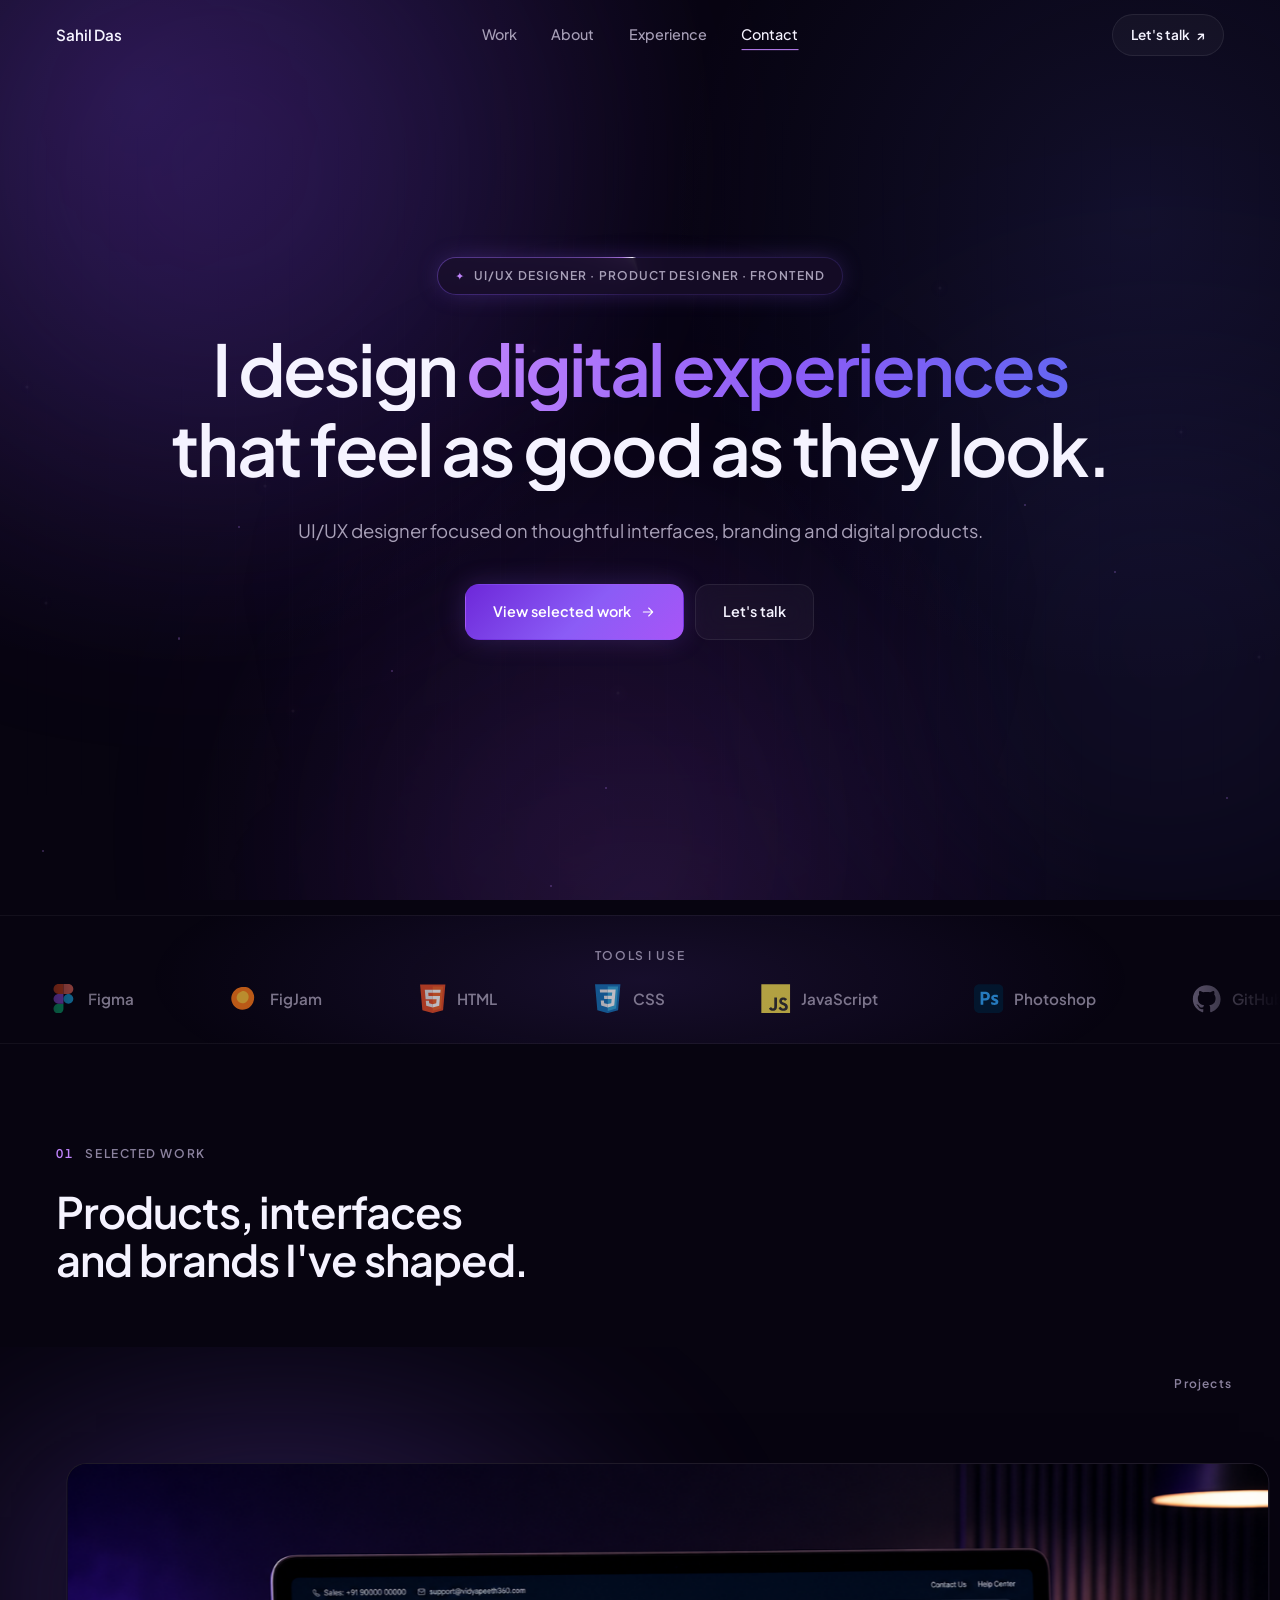
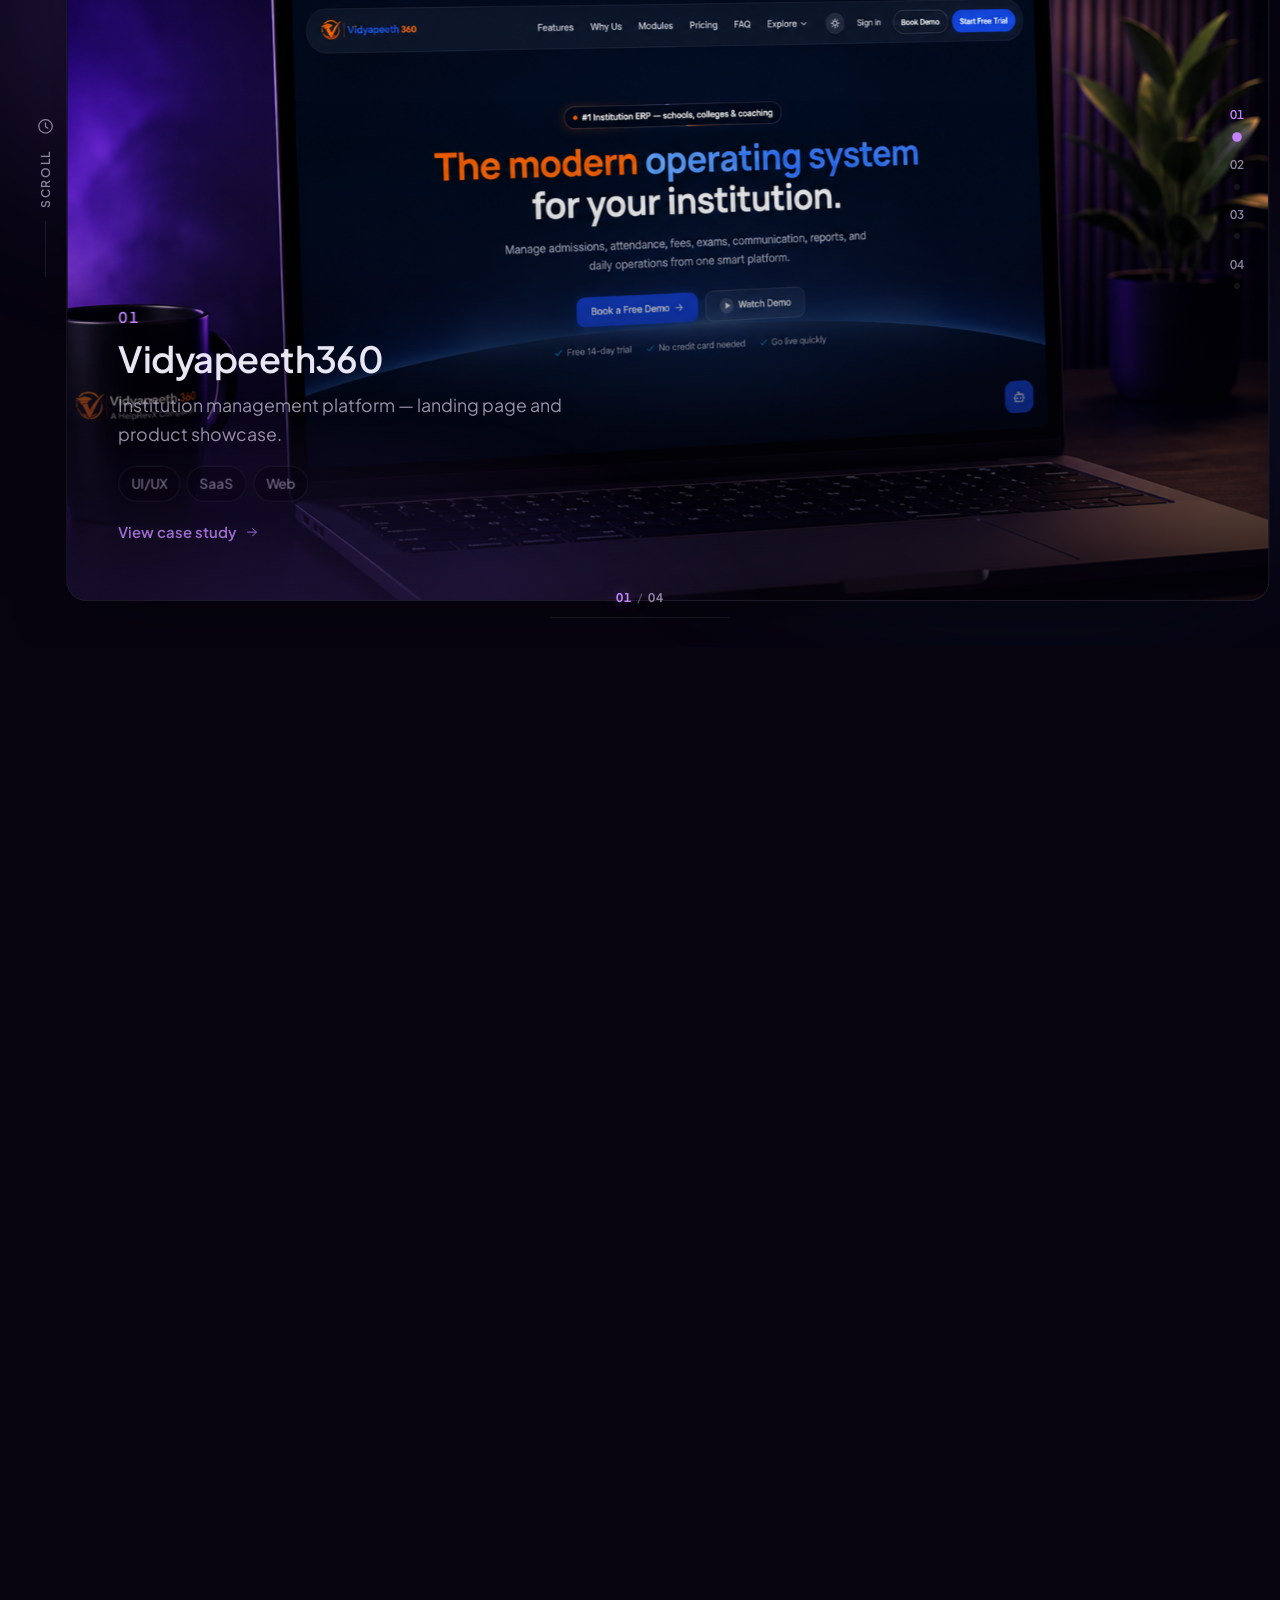
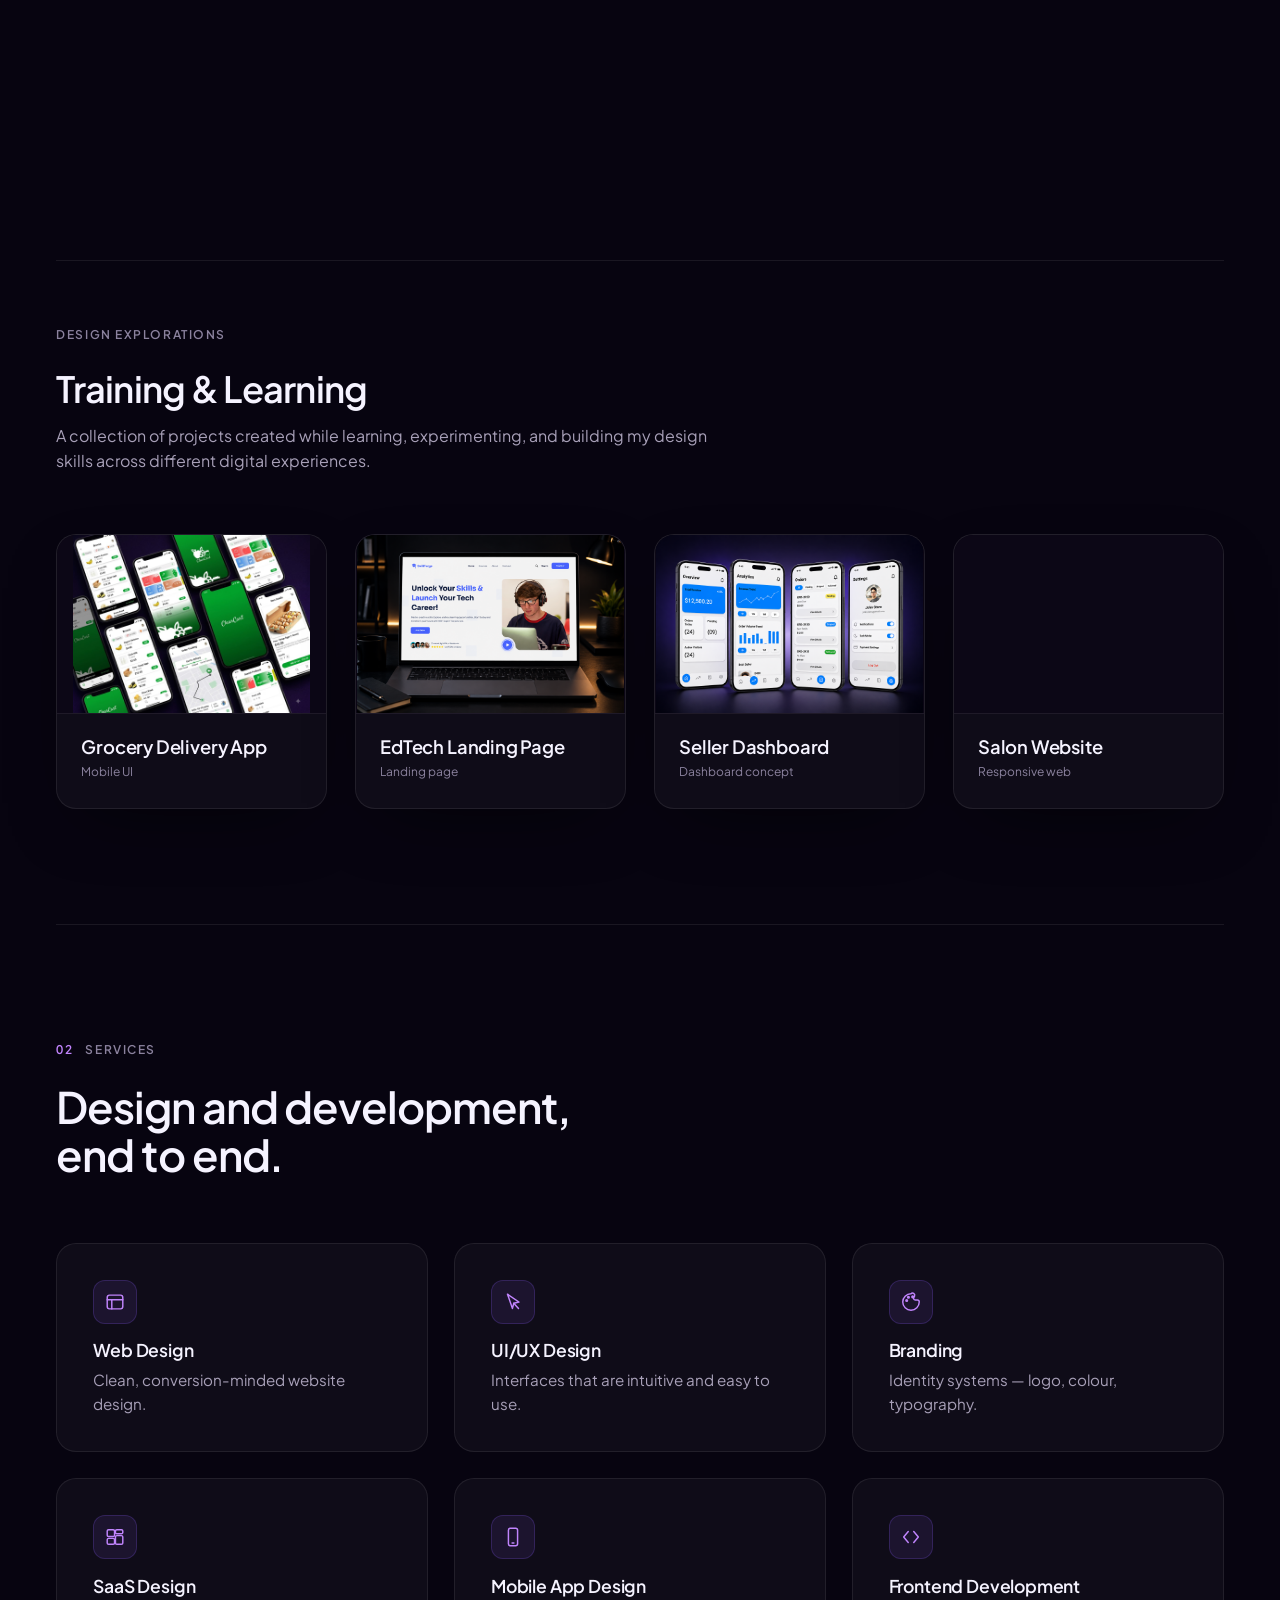
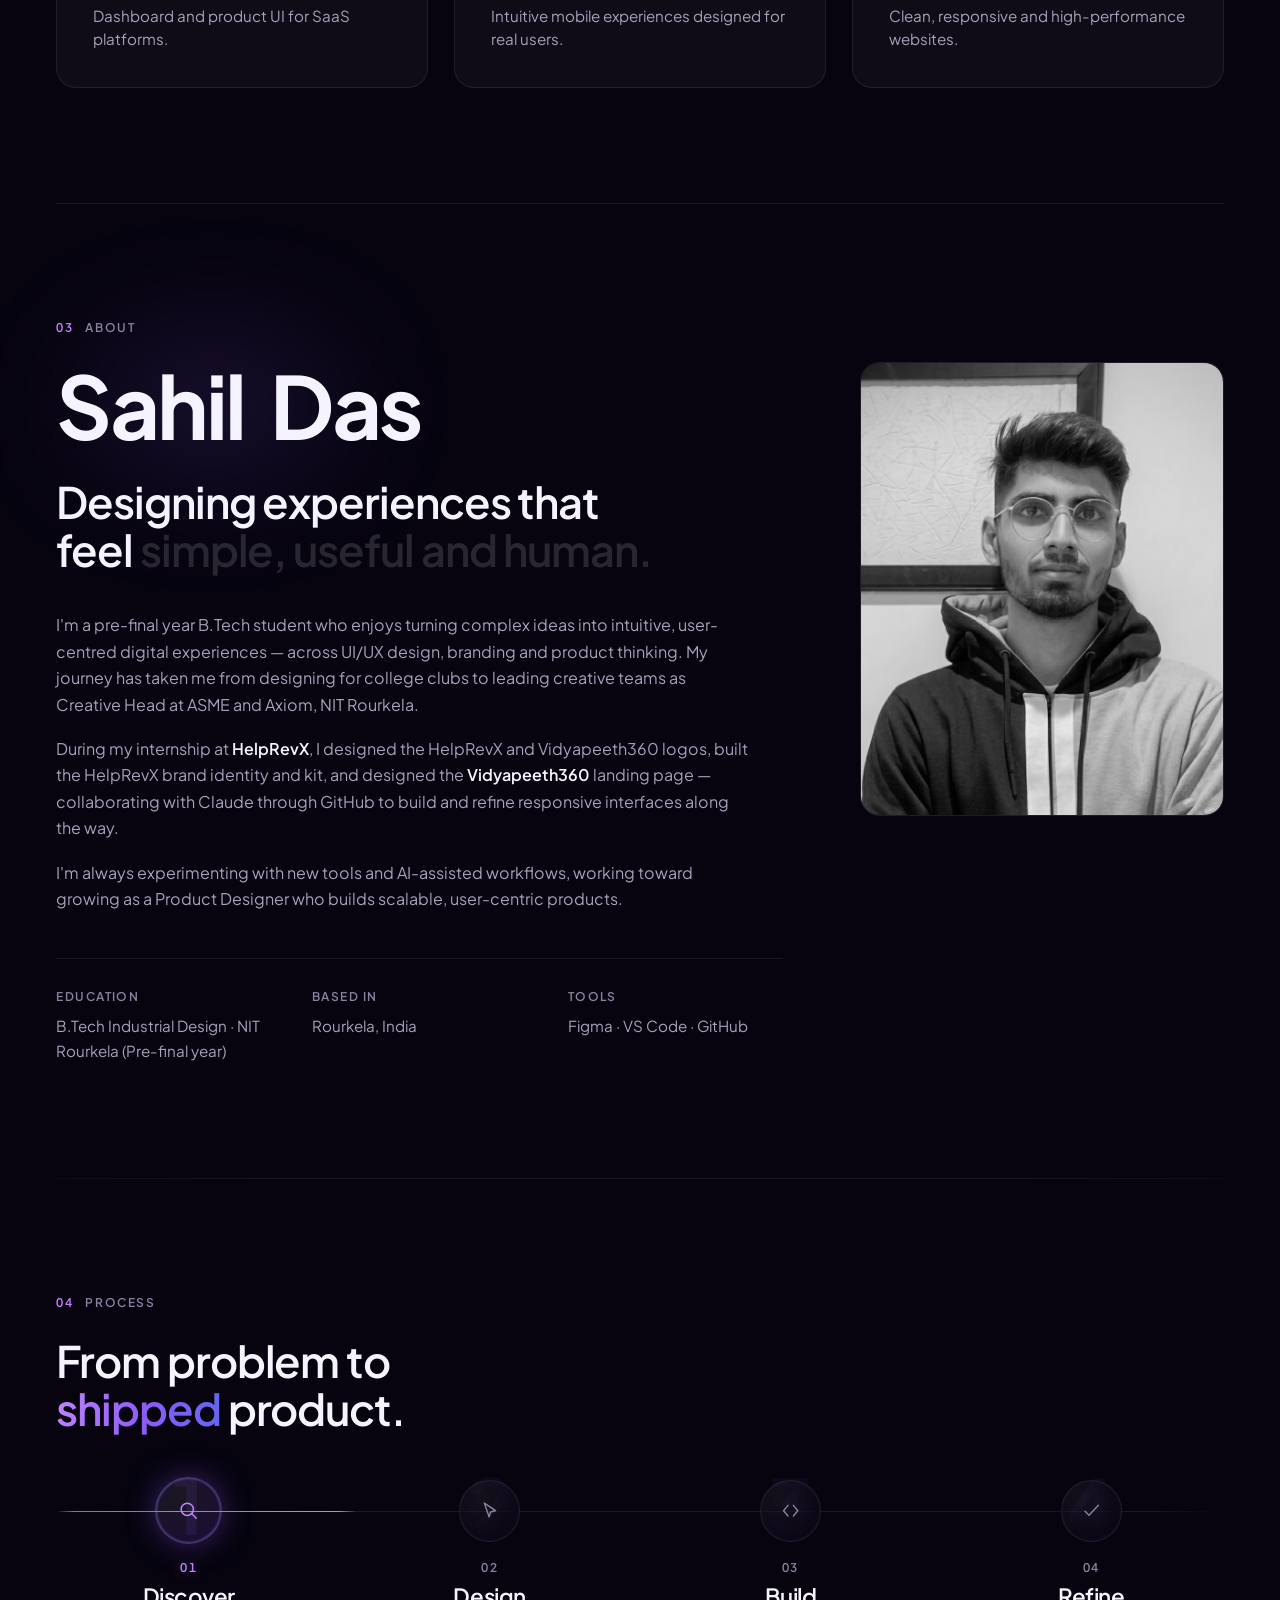
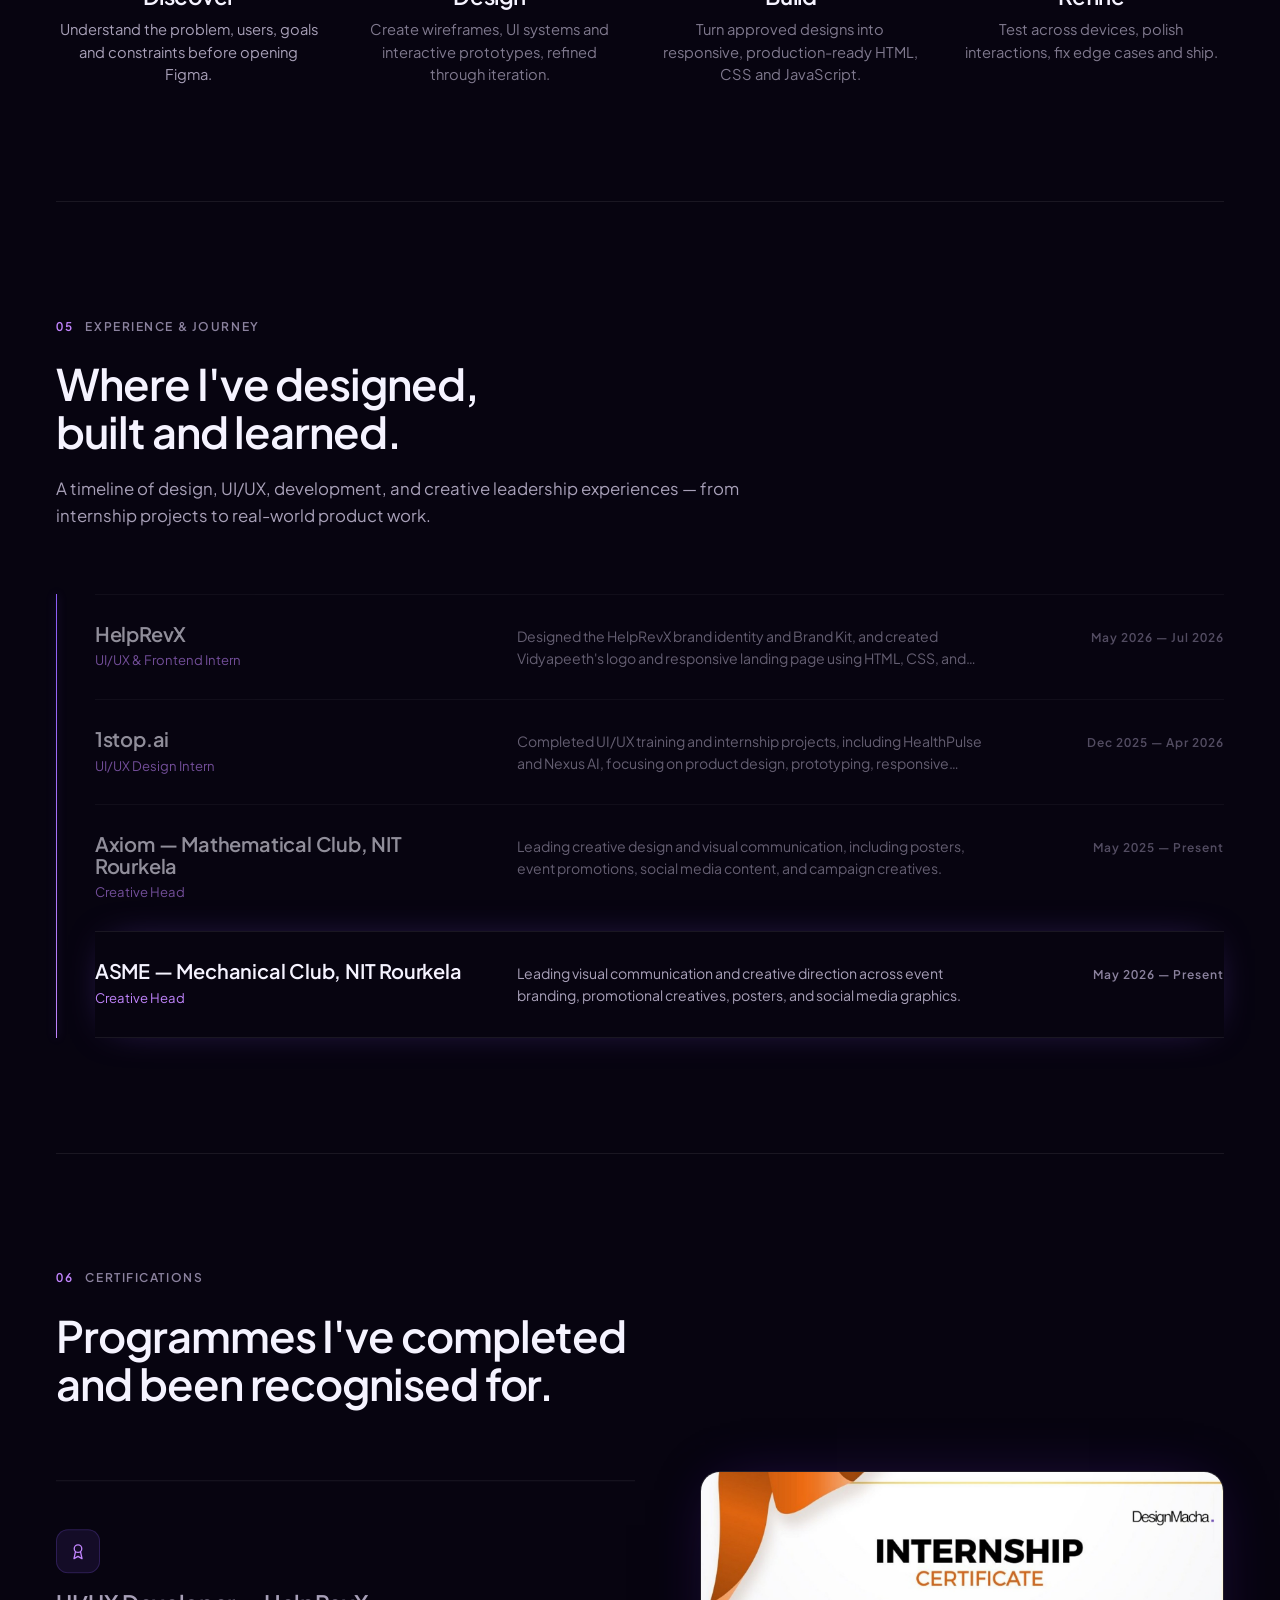
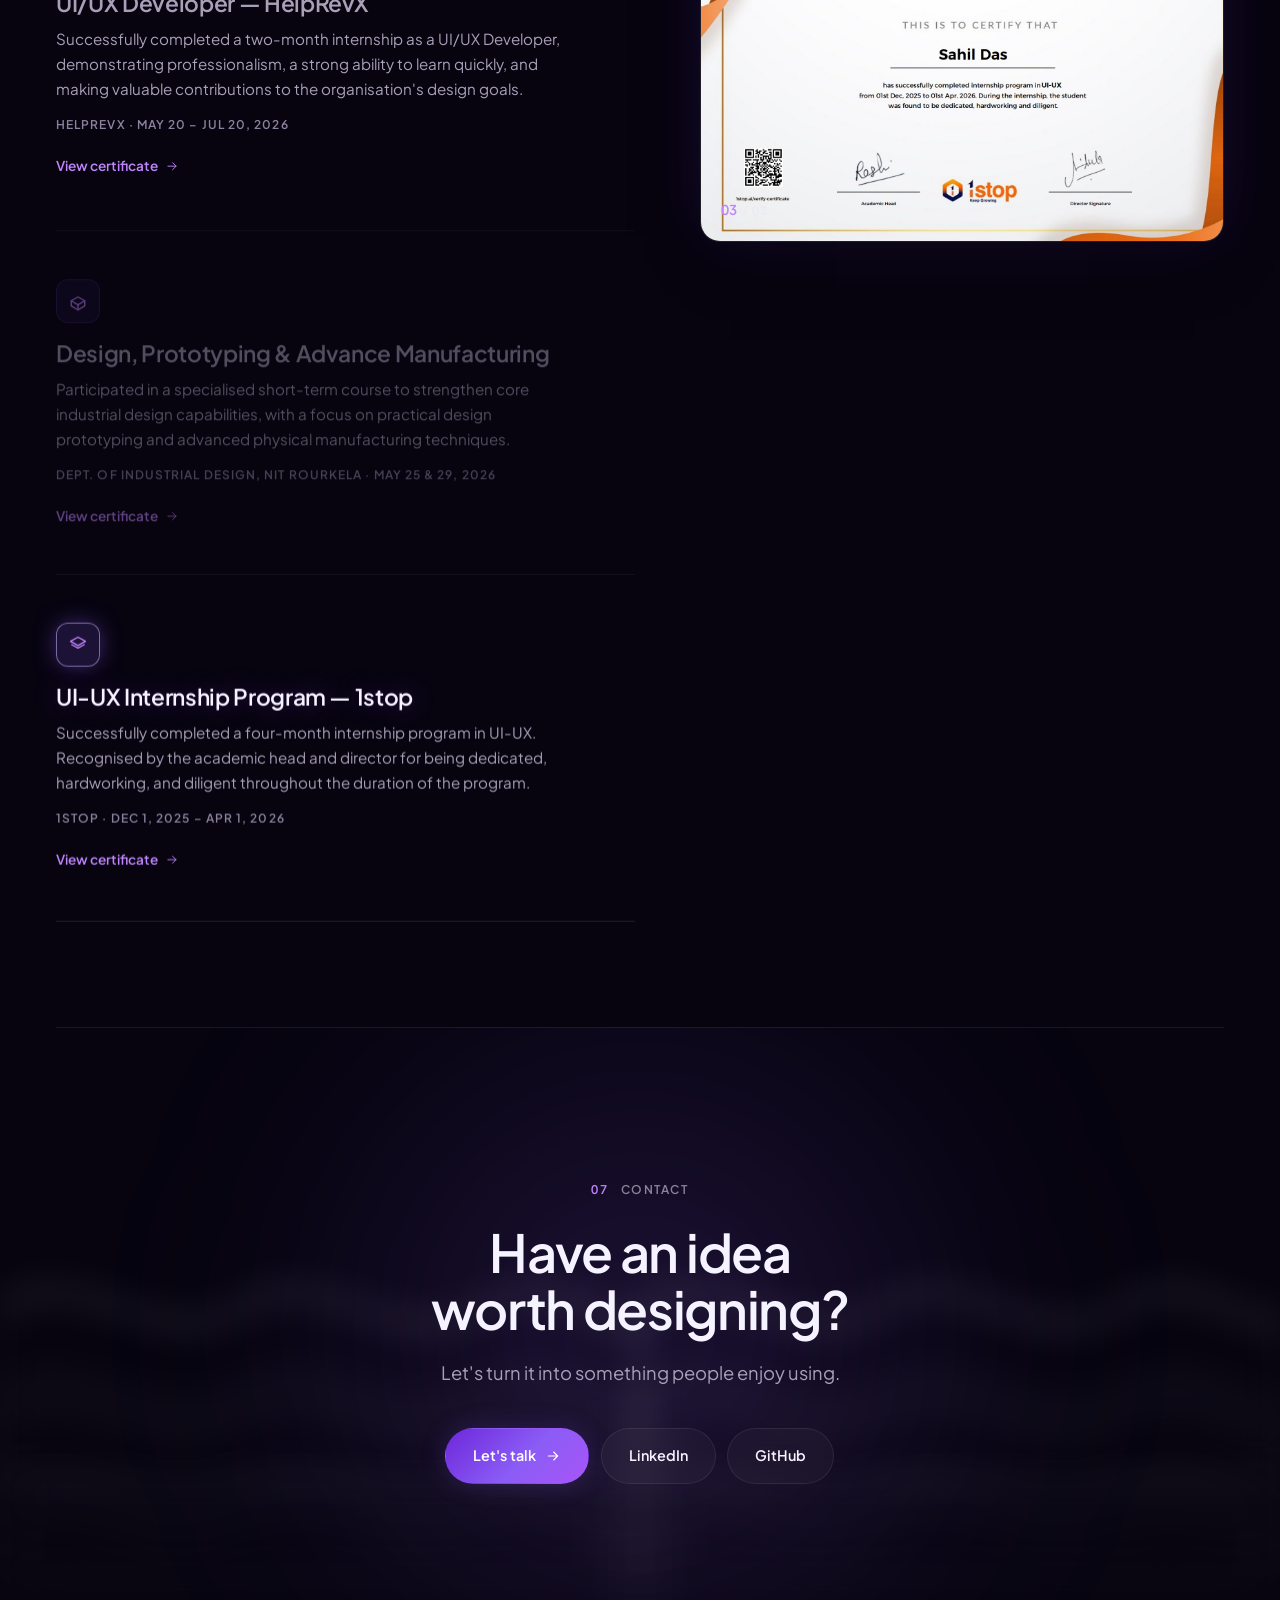
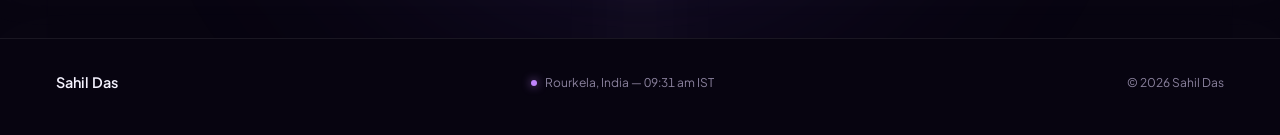
==== index.html @ 21c9648f "Refine Experience content/hierarchy, resize project titles, add motion polish Experience & Journey: " ====
<!DOCTYPE html>
<html lang="en">
<head>
<meta charset="UTF-8" />
<meta name="viewport" content="width=device-width, initial-scale=1.0" />
<meta name="theme-color" content="#070410" />
<meta name="color-scheme" content="dark" />

<title>Sahil Das — UI/UX Designer</title>
<meta name="description" content="Sahil Das is a UI/UX designer focused on thoughtful interfaces, branding and digital products — Vidyapeeth360, HelpRevX, HealthPulse, Nexus AI." />
<meta name="author" content="Sahil Das" />
<link rel="canonical" href="https://sahilarya990.github.io/" />

<meta property="og:type" content="website" />
<meta property="og:title" content="Sahil Das — UI/UX Designer" />
<meta property="og:description" content="I design digital experiences that feel as good as they look." />
<meta property="og:url" content="https://sahilarya990.github.io/" />
<meta property="og:image" content="https://sahilarya990.github.io/assets/og-cover.svg" />
<meta name="twitter:card" content="summary_large_image" />

<link rel="icon" href="assets/favicon.svg" type="image/svg+xml" />
<link rel="manifest" href="site.webmanifest" />

<link rel="preconnect" href="https://fonts.googleapis.com" />
<link rel="preconnect" href="https://fonts.gstatic.com" crossorigin />
<link href="https://fonts.googleapis.com/css2?family=Plus+Jakarta+Sans:ital,wght@0,300;0,400;0,500;0,600;0,700;1,400&display=swap" rel="stylesheet" />

<link rel="stylesheet" href="style.css" />
<!-- Content stays visible if JavaScript never runs -->
<script>document.documentElement.className = 'js';</script>

<script type="application/ld+json">
{
  "@context":"https://schema.org","@type":"Person","name":"Sahil Das",
  "url":"https://sahilarya990.github.io/",
  "jobTitle":"UI/UX Designer",
  "description":"UI/UX designer focused on thoughtful interfaces, branding and digital products.",
  "alumniOf":"National Institute of Technology, Rourkela",
  "knowsAbout":["UI/UX Design","Product Design","Brand Identity","Design Systems","Frontend Development"]
}
</script>
</head>

<body>

<!-- ══════════════════════════════════════════════════════════════════
     AMBIENT ATMOSPHERE — cinematic gradients, drifting light, dust
     ══════════════════════════════════════════════════════════════ -->
<div class="amb" aria-hidden="true">
  <div class="amb__field"></div>
  <span class="orb orb--1"></span>
  <span class="orb orb--2"></span>
  <span class="orb orb--3"></span>
  <div class="amb__dust" id="dust"></div>
</div>

<!-- Intro -->
<div class="intro" id="intro" aria-hidden="true">
  <div class="intro__stack">
    <span class="intro__name" id="introName">SAHIL DAS</span>
    <span class="intro__tag" id="introTag">UI/UX Designer</span>
  </div>
  <span class="intro__bar" id="introBar"></span>
</div>

<!-- Cursor (desktop only) -->
<div class="cur" id="cur" aria-hidden="true"><span id="curTxt"></span></div>

<!-- Scroll progress -->
<div class="progress" aria-hidden="true"><i id="progressBar"></i></div>

<a class="skip" href="#main">Skip to content</a>

<!-- ══════════════════════════════════════════════════════════════════
     NAV — hides on scroll down, returns on scroll up
     ══════════════════════════════════════════════════════════════ -->
<header class="nav" id="nav">
  <div class="nav__in">
    <a href="#top" class="brand" aria-label="Sahil Das — home">Sahil Das</a>

    <nav class="menu" id="menu" aria-label="Primary">
      <ul class="menu__list">
        <li><a href="#work"       class="menu__link">Work</a></li>
        <li><a href="#about"      class="menu__link">About</a></li>
        <li><a href="#experience" class="menu__link">Experience</a></li>
        <li><a href="#contact"    class="menu__link">Contact</a></li>
      </ul>
      <a class="menu__cta" href="mailto:founder@helprevx.com">Let's talk <span aria-hidden="true">↗</span></a>
    </nav>

    <div class="nav__end">
      <!-- Add a PDF at assets/sahil-das-resume.pdf and uncomment to show a resume link
      <a class="nav__link" href="assets/sahil-das-resume.pdf" target="_blank" rel="noopener">Resume</a>
      -->
      <a class="nav__cta" href="mailto:founder@helprevx.com" data-cursor="btn">Let's talk <span aria-hidden="true">↗</span></a>
      <button class="burger" id="burger" type="button" aria-label="Open menu" aria-expanded="false" aria-controls="menu">
        <span></span><span></span>
      </button>
    </div>
  </div>
</header>

<main id="main">
<span id="top"></span>

<!-- ══════════════════════════════════════════════════════════════════
     HERO
     ══════════════════════════════════════════════════════════════ -->
<section class="hero" aria-labelledby="heroTitle">

  <!-- Atmospheric light behind the headline — grid, beams, glows.
       Beam tracks are injected into #heroBeams by JS; everything here is
       decorative (aria-hidden) and paints under the content layer. -->
  <div class="hero__light" id="heroLight" aria-hidden="true">
    <span class="hero__grid"></span>
    <span class="hero__glow hero__glow--a"></span>
    <span class="hero__glow hero__glow--b"></span>
    <span class="hero__glow hero__glow--c"></span>
    <span class="hero__ground"></span>
    <div class="hero__beams" id="heroBeams"></div>
  </div>

  <div class="wrap hero__in">

    <p class="hero__badge reveal">
      <i aria-hidden="true">✦</i> UI/UX Designer · Product Designer · Frontend
    </p>

    <h1 class="hero__title" id="heroTitle">
      <span class="ln"><span>I design <em class="hl">digital experiences</em></span></span>
      <span class="ln"><span>that feel as good as they look.</span></span>
    </h1>

    <p class="hero__lede reveal" data-delay="120">
      UI/UX designer focused on thoughtful interfaces, branding and digital products.
    </p>

    <div class="hero__cta reveal" data-delay="200">
      <a href="#work" class="btn btn--fill btn--hero mag" data-cursor="btn">
        View selected work
        <svg viewBox="0 0 24 24" aria-hidden="true"><path d="M5 12h14M13 6l6 6-6 6"/></svg>
      </a>
      <a href="#contact" class="btn btn--out btn--hero mag" data-cursor="btn">Let's talk</a>
    </div>

  </div>

  <a href="#work" class="hero__scroll" aria-label="Scroll to explore">
    <span>Scroll to explore</span>
    <svg viewBox="0 0 24 24" aria-hidden="true"><path d="M12 5v14M6 13l6 6 6-6"/></svg>
  </a>
</section>

<!-- Icon sprite — each brand mark defined once, referenced twice below via
     <use> so the seamless-loop duplication doesn't double the SVG payload. -->
<svg aria-hidden="true" style="display:none" width="0" height="0">
  <defs>
    <symbol id="ico-figma" viewBox="0 0 128 128">
      <path fill="#0acf83" d="M45.5 129c11.9 0 21.5-9.6 21.5-21.5V86H45.5C33.6 86 24 95.6 24 107.5S33.6 129 45.5 129zm0 0"/>
      <path fill="#a259ff" d="M24 64.5C24 52.6 33.6 43 45.5 43H67v43H45.5C33.6 86 24 76.4 24 64.5zm0 0"/>
      <path fill="#f24e1e" d="M24 21.5C24 9.6 33.6 0 45.5 0H67v43H45.5C33.6 43 24 33.4 24 21.5zm0 0"/>
      <path fill="#ff7262" d="M67 0h21.5C100.4 0 110 9.6 110 21.5S100.4 43 88.5 43H67zm0 0"/>
      <path fill="#1abcfe" d="M110 64.5c0 11.9-9.6 21.5-21.5 21.5S67 76.4 67 64.5 76.6 43 88.5 43 110 52.6 110 64.5zm0 0"/>
    </symbol>
    <symbol id="ico-figjam" viewBox="0 0 100 100">
      <path fill="#ff7a1a" d="M52.7,10.6c14.5,1.4,25.9,13.6,28.7,27.9c2.8,14.3-2.5,30-13.6,39.3c-11.1,9.3-27.6,12.1-40.8,6.3 C14,78.3,4.7,64.8,4.4,50.4C4.1,36,12.8,21.4,26,14.5C34.6,10,43.7,9.7,52.7,10.6z"/>
      <path fill="#ffc93c" opacity=".9" d="M46.5,24c8,0.8,14.6,7.1,16.4,14.9c1.7,7.7-1.1,16.1-6.9,21.1c-5.8,5-14.1,6.7-21.3,3.9 c-6.7-2.6-11.7-9-12.1-16.1c-0.4-7.4,3.6-14.9,10.1-18.7C37.3,25.6,42,23.6,46.5,24z"/>
    </symbol>
    <symbol id="ico-html" viewBox="0 0 128 128">
      <path fill="#E44D26" d="M19.037 113.876L9.032 1.661h109.936l-10.016 112.198-45.019 12.48z"/>
      <path fill="#F16529" d="M64 116.8l36.378-10.086 8.559-95.878H64z"/>
      <path fill="#EBEBEB" d="M64 52.455H45.788L44.53 38.361H64V24.599H29.489l.33 3.692 3.382 37.927H64zm0 35.743l-.061.017-15.327-4.14-.979-10.975H33.816l1.928 21.609 28.193 7.826.063-.017z"/>
      <path fill="#fff" d="M63.952 52.455v13.763h16.947l-1.597 17.849-15.35 4.143v14.319l28.215-7.82.207-2.325 3.234-36.233.335-3.696h-3.708zm0-27.856v13.762h33.244l.276-3.092.628-6.978.329-3.692z"/>
    </symbol>
    <symbol id="ico-css" viewBox="0 0 128 128">
      <path fill="#1572B6" d="M18.814 114.123L8.76 1.352h110.48l-10.064 112.754-45.243 12.543-45.119-12.526z"/>
      <path fill="#33A9DC" d="M64.001 117.062l36.559-10.136 8.601-96.354h-45.16v106.49z"/>
      <path fill="#fff" d="M64.001 51.429h18.302l1.264-14.163H64.001V23.435h34.682l-.332 3.711-3.4 38.114h-30.95V51.429z"/>
      <path fill="#EBEBEB" d="M64.083 87.349l-.061.018-15.403-4.159-.985-11.031H33.752l1.937 21.717 28.331 7.863.063-.018v-14.39z"/>
      <path fill="#fff" d="M81.127 64.675l-1.666 18.522-15.426 4.164v14.39l28.354-7.858.208-2.337 2.406-26.881H81.127z"/>
      <path fill="#EBEBEB" d="M64.048 23.435v13.831H30.64l-.277-3.108-.63-7.012-.331-3.711h34.646zm-.047 27.996v13.831H48.792l-.277-3.108-.631-7.012-.33-3.711h16.447z"/>
    </symbol>
    <symbol id="ico-js" viewBox="0 0 128 128">
      <path fill="#F0DB4F" d="M1.408 1.408h125.184v125.185H1.408z"/>
      <path fill="#323330" d="M116.347 96.736c-.917-5.711-4.641-10.508-15.672-14.981-3.832-1.761-8.104-3.022-9.377-5.926-.452-1.69-.512-2.642-.226-3.665.821-3.32 4.784-4.355 7.925-3.403 2.023.678 3.938 2.237 5.093 4.724 5.402-3.498 5.391-3.475 9.163-5.879-1.381-2.141-2.118-3.129-3.022-4.045-3.249-3.629-7.676-5.498-14.756-5.355l-3.688.477c-3.534.893-6.902 2.748-8.877 5.235-5.926 6.724-4.236 18.492 2.975 23.335 7.104 5.332 17.54 6.545 18.873 11.531 1.297 6.104-4.486 8.08-10.234 7.378-4.236-.881-6.592-3.034-9.139-6.949-4.688 2.713-4.688 2.713-9.508 5.485 1.143 2.499 2.344 3.63 4.26 5.795 9.068 9.198 31.76 8.746 35.83-5.176.165-.478 1.261-3.666.38-8.581zM69.462 58.943H57.753l-.048 30.272c0 6.438.333 12.34-.714 14.149-1.713 3.558-6.152 3.117-8.175 2.427-2.059-1.012-3.106-2.451-4.319-4.485-.333-.584-.583-1.036-.667-1.071l-9.52 5.83c1.583 3.249 3.915 6.069 6.902 7.901 4.462 2.678 10.459 3.499 16.731 2.059 4.082-1.189 7.604-3.652 9.448-7.401 2.666-4.915 2.094-10.864 2.07-17.444.06-10.735.001-21.468.001-32.237z"/>
    </symbol>
    <symbol id="ico-ps" viewBox="0 0 128 128">
      <path fill="#001e36" d="M22.667 1.6h82.666C117.867 1.6 128 11.733 128 24.267v79.466c0 12.534-10.133 22.667-22.667 22.667H22.667C10.133 126.4 0 116.267 0 103.733V24.267C0 11.733 10.133 1.6 22.667 1.6Z"/>
      <path fill="#31a8ff" d="M45.867 33.333c-1.6 0-3.2 0-4.853.054-1.654.053-3.201.053-4.641.107-1.44.053-2.773.053-4.053.106-1.227.053-2.08.053-2.987.053-.373 0-.533.213-.533.587v54.88c0 .48.213.694.64.694h10.347c.373-.054.64-.374.586-.747v-17.12c1.013 0 1.76 0 2.294.053.533.053 1.386.053 2.666.053 4.374 0 8.374-.48 12-1.813 3.467-1.28 6.454-3.52 8.587-6.507 2.133-2.986 3.2-6.773 3.2-11.36 0-2.4-.426-4.693-1.226-6.933A16.98 16.98 0 0 0 64 39.36a19.049 19.049 0 0 0-7.147-4.374c-2.987-1.12-6.613-1.653-10.986-1.653Zm1.19 10.505c1.9.036 3.75.368 5.476 1.068 1.547.587 2.827 1.654 3.734 3.04a8.779 8.779 0 0 1 1.227 4.748c0 2.346-.534 4.16-1.654 5.493-1.174 1.333-2.667 2.347-4.373 2.827-1.974.64-4.054.959-6.134.959h-2.827c-.64 0-1.332-.053-2.079-.106v-17.92c.373-.054 1.12-.107 2.187-.053 1.013-.054 2.239-.054 3.626-.054.273-.007.546-.008.817-.002zm44.73 2.723c-3.787 0-6.934.586-9.44 1.866-2.293 1.067-4.267 2.773-5.6 4.906-1.173 1.974-1.814 4.16-1.814 6.454a11.447 11.447 0 0 0 1.227 5.44 13.809 13.809 0 0 0 4.054 4.533 32.629 32.629 0 0 0 7.573 3.84c2.613 1.013 4.373 1.813 5.227 2.506.853.694 1.28 1.387 1.28 2.134 0 .96-.587 1.867-1.44 2.24-.96.48-2.4.747-4.427.747-2.133 0-4.267-.267-6.294-.8a22.834 22.834 0 0 1-6.613-2.613c-.16-.107-.32-.16-.48-.053-.16.106-.213.319-.213.479v9.28c-.053.427.213.8.587 1.013a21.49 21.49 0 0 0 5.44 1.707c2.4.48 4.799.693 7.252.693 3.84 0 7.041-.586 9.654-1.706 2.4-.96 4.48-2.613 5.973-4.747a12.41 12.41 0 0 0 2.08-7.093 11.512 11.512 0 0 0-1.226-5.493c-1.014-1.814-2.454-3.307-4.214-4.427a38.625 38.625 0 0 0-8.213-3.894 48.784 48.784 0 0 1-3.787-1.76c-.693-.373-1.333-.853-1.813-1.44-.32-.427-.533-.906-.533-1.386 0-.48.16-1.013.426-1.44.374-.533.96-.907 1.653-1.067 1.014-.266 2.134-.427 3.2-.374 2.027 0 4 .267 5.974.694 1.814.373 3.52.96 5.12 1.814.213.106.48.106.96 0a.656.656 0 0 0 .267-.534v-8.693c0-.214-.054-.427-.107-.64-.107-.213-.32-.427-.533-.48A18.762 18.762 0 0 0 98.4 47.04a45.98 45.98 0 0 0-6.613-.48z"/>
    </symbol>
    <symbol id="ico-github" viewBox="0 0 128 128">
      <g fill="currentColor">
        <path fill-rule="evenodd" clip-rule="evenodd" d="M64 5.103c-33.347 0-60.388 27.035-60.388 60.388 0 26.682 17.303 49.317 41.297 57.303 3.017.56 4.125-1.31 4.125-2.905 0-1.44-.056-6.197-.082-11.243-16.8 3.653-20.345-7.125-20.345-7.125-2.747-6.98-6.705-8.836-6.705-8.836-5.48-3.748.413-3.67.413-3.67 6.063.425 9.257 6.223 9.257 6.223 5.386 9.23 14.127 6.562 17.573 5.02.542-3.903 2.107-6.568 3.834-8.076-13.413-1.525-27.514-6.704-27.514-29.843 0-6.593 2.36-11.98 6.223-16.21-.628-1.52-2.695-7.662.584-15.98 0 0 5.07-1.623 16.61 6.19C53.7 35 58.867 34.327 64 34.304c5.13.023 10.3.694 15.127 2.033 11.526-7.813 16.59-6.19 16.59-6.19 3.287 8.317 1.22 14.46.593 15.98 3.872 4.23 6.215 9.617 6.215 16.21 0 23.194-14.127 28.3-27.574 29.796 2.167 1.874 4.097 5.55 4.097 11.183 0 8.08-.07 14.583-.07 16.572 0 1.607 1.088 3.49 4.148 2.897 23.98-7.994 41.263-30.622 41.263-57.294C124.388 32.14 97.35 5.104 64 5.104z"/>
        <path d="M26.484 91.806c-.133.3-.605.39-1.035.185-.44-.196-.685-.605-.543-.906.13-.31.603-.395 1.04-.188.44.197.69.61.537.91zm2.446 2.729c-.287.267-.85.143-1.232-.28-.396-.42-.47-.983-.177-1.254.298-.266.844-.14 1.24.28.394.426.472.984.17 1.255zM31.312 98.012c-.37.258-.976.017-1.35-.52-.37-.538-.37-1.183.01-1.44.373-.258.97-.025 1.35.507.368.545.368 1.19-.01 1.452zm3.261 3.361c-.33.365-1.036.267-1.552-.23-.527-.487-.674-1.18-.343-1.544.336-.366 1.045-.264 1.564.23.527.486.686 1.18.333 1.543zm4.5 1.951c-.147.473-.825.688-1.51.486-.683-.207-1.13-.76-.99-1.238.14-.477.823-.7 1.512-.485.683.206 1.13.756.988 1.237zm4.943.361c.017.498-.563.91-1.28.92-.723.017-1.308-.387-1.315-.877 0-.503.568-.91 1.29-.924.717-.013 1.306.387 1.306.88zm4.598-.782c.086.485-.413.984-1.126 1.117-.7.13-1.35-.172-1.44-.653-.086-.498.422-.997 1.122-1.126.714-.123 1.354.17 1.444.663z"/>
      </g>
    </symbol>
  </defs>
</svg>

<!-- ══════════════════════════════════════════════════════════════════
     TOOLS — animated marquee, a visual bridge from Hero into Selected
     Work. Two identical <ul> sets sit side by side in one flex rail;
     translating the rail by exactly -50% loops it with no visible seam.
     The second set is aria-hidden so screen readers hear the tool list
     once, not twice.
     ══════════════════════════════════════════════════════════════ -->
<section class="tools reveal" aria-label="Tools and technologies I use">
  <p class="tools__label">Tools I use</p>
  <div class="tools__viewport">
    <div class="tools__rail">
      <ul class="tools__set">
        <li class="tools__item" data-tool="figma">
          <svg class="tools__icon" aria-hidden="true"><use href="#ico-figma"></use></svg>
          <span class="tools__name">Figma</span>
        </li>
        <li class="tools__item" data-tool="figjam">
          <svg class="tools__icon" aria-hidden="true"><use href="#ico-figjam"></use></svg>
          <span class="tools__name">FigJam</span>
        </li>
        <li class="tools__item" data-tool="html">
          <svg class="tools__icon" aria-hidden="true"><use href="#ico-html"></use></svg>
          <span class="tools__name">HTML</span>
        </li>
        <li class="tools__item" data-tool="css">
          <svg class="tools__icon" aria-hidden="true"><use href="#ico-css"></use></svg>
          <span class="tools__name">CSS</span>
        </li>
        <li class="tools__item" data-tool="javascript">
          <svg class="tools__icon" aria-hidden="true"><use href="#ico-js"></use></svg>
          <span class="tools__name">JavaScript</span>
        </li>
        <li class="tools__item" data-tool="photoshop">
          <svg class="tools__icon" aria-hidden="true"><use href="#ico-ps"></use></svg>
          <span class="tools__name">Photoshop</span>
        </li>
        <li class="tools__item" data-tool="github">
          <svg class="tools__icon" aria-hidden="true"><use href="#ico-github"></use></svg>
          <span class="tools__name">GitHub</span>
        </li>
      </ul>
      <ul class="tools__set" aria-hidden="true">
        <li class="tools__item" data-tool="figma">
          <svg class="tools__icon" aria-hidden="true"><use href="#ico-figma"></use></svg>
          <span class="tools__name">Figma</span>
        </li>
        <li class="tools__item" data-tool="figjam">
          <svg class="tools__icon" aria-hidden="true"><use href="#ico-figjam"></use></svg>
          <span class="tools__name">FigJam</span>
        </li>
        <li class="tools__item" data-tool="html">
          <svg class="tools__icon" aria-hidden="true"><use href="#ico-html"></use></svg>
          <span class="tools__name">HTML</span>
        </li>
        <li class="tools__item" data-tool="css">
          <svg class="tools__icon" aria-hidden="true"><use href="#ico-css"></use></svg>
          <span class="tools__name">CSS</span>
        </li>
        <li class="tools__item" data-tool="javascript">
          <svg class="tools__icon" aria-hidden="true"><use href="#ico-js"></use></svg>
          <span class="tools__name">JavaScript</span>
        </li>
        <li class="tools__item" data-tool="photoshop">
          <svg class="tools__icon" aria-hidden="true"><use href="#ico-ps"></use></svg>
          <span class="tools__name">Photoshop</span>
        </li>
        <li class="tools__item" data-tool="github">
          <svg class="tools__icon" aria-hidden="true"><use href="#ico-github"></use></svg>
          <span class="tools__name">GitHub</span>
        </li>
      </ul>
    </div>
  </div>
</section>

<!-- ══════════════════════════════════════════════════════════════════
     01 · SELECTED WORK
     ══════════════════════════════════════════════════════════════ -->
<section class="sec" id="work" aria-labelledby="workTitle">
  <div class="wrap">
    <header class="sec__head">
      <p class="eyebrow reveal"><span>01</span> Selected work</p>
      <h2 class="sec__title reveal" id="workTitle" data-delay="60">
        Products, interfaces and brands I've shaped.
      </h2>
    </header>
  </div>

  <!-- Scroll-driven showcase — full-bleed cinematic project sheets.
       Base layout is a plain stacked flow (mobile, tablet, no-JS, reduced
       motion): each <li> is its own near-fullscreen frame, image filling
       it with the copy overlaid at the bottom corner.
       On desktop, JS adds .wstage--on: the inner viewport pins and each
       project becomes a fullscreen layer that slides up from below and
       physically covers the one before it as you scroll. -->
  <div class="wstage" id="wstage">
    <div class="wstage__pin">

      <!-- Wayfinding chrome — decorative only, the real (accessible)
           progress readout is .wprog below; these three are hidden
           outside .wstage--on, same as .wprog. -->
      <span class="wstage__tag" aria-hidden="true">Projects</span>
      <div class="wstage__scroll" aria-hidden="true">
        <svg viewBox="0 0 24 24"><circle cx="12" cy="12" r="8.5"/><path d="M12 7.5v5l3 2"/></svg>
        <span>Scroll</span>
        <i></i>
      </div>
      <ol class="wprog2" aria-hidden="true">
        <li><b>01</b><i></i></li>
        <li><b>02</b><i></i></li>
        <li><b>03</b><i></i></li>
        <li><b>04</b><i></i></li>
      </ol>

      <!-- Mood — four blurred glow beds, one per project. JS crossfades
           their opacity in lockstep with the active slide, so the section's
           colour temperature drifts as you scroll instead of cutting. -->
      <div class="wstage__mood" aria-hidden="true">
        <i class="mood mood--1"></i>
        <i class="mood mood--2"></i>
        <i class="mood mood--3"></i>
        <i class="mood mood--4"></i>
      </div>

      <div class="wrap wrap--wide wstage__in">
        <ul class="slides">

          <li class="slide reveal" data-project="vidyapeeth360">
            <button class="hit" type="button" data-cursor="view" aria-label="Open case study: Vidyapeeth360">Open case study</button>
            <figure class="slide__media">
              <div class="slide__tilt">
                <img src="images/vidyapeeth-hero.png"
                     alt="Vidyapeeth360 landing page — institution management platform"
                     width="1536" height="1024" loading="lazy" decoding="async" />
              </div>
              <span class="slide__scrim" aria-hidden="true"></span>
              <span class="slide__cover" aria-hidden="true"></span>
              <div class="slide__copy">
                <span class="slide__n">01</span>
                <h3 class="slide__t">Vidyapeeth360</h3>
                <p class="slide__d">Institution management platform — landing page and product showcase.</p>
                <ul class="tags"><li>UI/UX</li><li>SaaS</li><li>Web</li></ul>
                <span class="arrow">View case study
                  <svg viewBox="0 0 24 24" aria-hidden="true"><path d="M5 12h14M13 6l6 6-6 6"/></svg>
                </span>
              </div>
            </figure>
          </li>

          <li class="slide reveal" data-project="helprevx">
            <button class="hit" type="button" data-cursor="view" aria-label="Open case study: HelpRevX">Open case study</button>
            <figure class="slide__media slide__media--center">
              <div class="slide__tilt">
                <img src="images/helprevx-brand.png"
                     alt="HelpRevX brand direction — logo mark and wordmark"
                     width="1536" height="1024" loading="lazy" decoding="async" />
              </div>
              <span class="slide__scrim" aria-hidden="true"></span>
              <span class="slide__cover" aria-hidden="true"></span>
              <div class="slide__copy">
                <span class="slide__n">02</span>
                <h3 class="slide__t">HelpRevX</h3>
                <p class="slide__d">A complete brand system — logo, colour, typography and guidelines.</p>
                <ul class="tags"><li>Branding</li><li>Product Design</li></ul>
                <span class="arrow">View case study
                  <svg viewBox="0 0 24 24" aria-hidden="true"><path d="M5 12h14M13 6l6 6-6 6"/></svg>
                </span>
              </div>
            </figure>
          </li>

          <li class="slide reveal" data-project="healthpulse">
            <button class="hit" type="button" data-cursor="view" aria-label="Open case study: HealthPulse">Open case study</button>
            <figure class="slide__media slide__media--center">
              <div class="slide__tilt">
                <img src="images/healthplus-fitness-app.jpg" alt="HealthPulse fitness mobile app screens"
                     width="1024" height="572" loading="lazy" decoding="async" />
              </div>
              <span class="slide__scrim" aria-hidden="true"></span>
              <span class="slide__cover" aria-hidden="true"></span>
              <div class="slide__copy">
                <span class="slide__n">03</span>
                <h3 class="slide__t">HealthPulse</h3>
                <p class="slide__d">A fitness app that keeps progress readable mid-workout.</p>
                <ul class="tags"><li>Mobile App</li><li>UX</li></ul>
                <span class="arrow">View case study
                  <svg viewBox="0 0 24 24" aria-hidden="true"><path d="M5 12h14M13 6l6 6-6 6"/></svg>
                </span>
              </div>
            </figure>
          </li>

          <li class="slide reveal" data-project="nexus-ai">
            <button class="hit" type="button" data-cursor="view" aria-label="Open case study: Nexus AI">Open case study</button>
            <figure class="slide__media slide__media--center">
              <div class="slide__tilt">
                <img src="images/nexusai.jpg" alt="Nexus AI SaaS dashboard interface"
                     width="1024" height="665" loading="lazy" decoding="async" />
              </div>
              <span class="slide__scrim" aria-hidden="true"></span>
              <span class="slide__cover" aria-hidden="true"></span>
              <div class="slide__copy">
                <span class="slide__n">04</span>
                <h3 class="slide__t">Nexus AI</h3>
                <p class="slide__d">A dashboard built around hierarchy, not panels.</p>
                <ul class="tags"><li>SaaS</li><li>Dashboard</li><li>UI/UX</li></ul>
                <span class="arrow">View case study
                  <svg viewBox="0 0 24 24" aria-hidden="true"><path d="M5 12h14M13 6l6 6-6 6"/></svg>
                </span>
              </div>
            </figure>
          </li>

        </ul>
      </div>

      <!-- Where am I? — 01 / 04 + a thin fill that tracks scroll position -->
      <div class="wprog" aria-label="Selected work progress">
        <span class="wprog__n"><b id="wprogCur">01</b><i>/</i><b>04</b></span>
        <span class="wprog__track"><i class="wprog__fill" id="wprogFill"></i></span>
      </div>
    </div>
  </div>

  <!-- Explorations — training & learning projects, kept to four -->
  <div class="wrap wrap--wide">
    <section class="expl reveal" aria-labelledby="explTitle">
      <header class="expl__head">
        <p class="eyebrow">Design explorations</p>
        <h3 class="expl__k" id="explTitle">Training &amp; Learning</h3>
        <p class="expl__sub">A collection of projects created while learning, experimenting, and building
           my design skills across different digital experiences.</p>
      </header>

      <ul class="expl__g">
        <li class="expl__i" data-project="grocery">
          <button class="hit" type="button" data-cursor="view" aria-label="Open project: Grocery delivery app">Open</button>
          <figure><img src="images/grossery-app-screens.jpg" alt="Grocery delivery app interface"
                       width="1024" height="768" loading="lazy" decoding="async" /></figure>
          <div class="expl__copy">
            <h4>Grocery Delivery App</h4>
            <p>Mobile UI</p>
          </div>
        </li>
        <li class="expl__i" data-project="edtech">
          <button class="hit" type="button" data-cursor="view" aria-label="Open project: EdTech landing page">Open</button>
          <figure><img src="images/ed-tech-landing-page.png" alt="EdTech landing page interface"
                       width="1536" height="1024" loading="lazy" decoding="async" /></figure>
          <div class="expl__copy">
            <h4>EdTech Landing Page</h4>
            <p>Landing page</p>
          </div>
        </li>
        <li class="expl__i" data-project="seller-dashboard">
          <button class="hit" type="button" data-cursor="view" aria-label="Open project: Ecommerce seller dashboard">Open</button>
          <figure><img src="images/seller-dasboard-mobie-ui.png" alt="Ecommerce seller dashboard mobile interface"
                       width="1536" height="1024" loading="lazy" decoding="async" /></figure>
          <div class="expl__copy">
            <h4>Seller Dashboard</h4>
            <p>Dashboard concept</p>
          </div>
        </li>
        <li class="expl__i" data-project="salon">
          <button class="hit" type="button" data-cursor="view" aria-label="Open project: Responsive salon website">Open</button>
          <figure><img src="images/saloon-responsive-web.png" alt="Responsive salon website interface"
                       width="1536" height="1024" loading="lazy" decoding="async" /></figure>
          <div class="expl__copy">
            <h4>Salon Website</h4>
            <p>Responsive web</p>
          </div>
        </li>
      </ul>
    </section>
  </div>
</section>

<!-- ══════════════════════════════════════════════════════════════════
     02 · SERVICES
     ══════════════════════════════════════════════════════════════ -->
<section class="sec" id="services" aria-labelledby="servicesTitle">
  <div class="wrap">
    <header class="sec__head">
      <p class="eyebrow reveal"><span>02</span> Services</p>
      <h2 class="sec__title reveal" id="servicesTitle" data-delay="60">Design and development, end to end.</h2>
    </header>

    <ul class="svc__grid reveal" data-delay="100">
      <li class="svc__card">
        <button class="hit" type="button" data-service="web" data-cursor="view" aria-label="Explore Web Design services">Open</button>
        <span class="svc__ic" aria-hidden="true">
          <svg viewBox="0 0 24 24"><rect x="3.5" y="4.5" width="17" height="15" rx="2.5"/><path d="M3.5 9.5h17M8.5 9.5v10"/></svg>
        </span>
        <h3 class="svc__t">Web Design</h3>
        <p class="svc__d">Clean, conversion-minded website design.</p>
        <span class="svc__go" aria-hidden="true"><svg viewBox="0 0 24 24"><path d="M5 12h14M13 6l6 6-6 6"/></svg></span>
      </li>
      <li class="svc__card">
        <button class="hit" type="button" data-service="uiux" data-cursor="view" aria-label="Explore UI/UX Design services">Open</button>
        <span class="svc__ic" aria-hidden="true">
          <svg viewBox="0 0 24 24"><path d="M6 3.5 18.5 12l-5.6 1.4L11.4 19 6 3.5Z"/><path d="M12.8 13.4 18 19"/></svg>
        </span>
        <h3 class="svc__t">UI/UX Design</h3>
        <p class="svc__d">Interfaces that are intuitive and easy to use.</p>
        <span class="svc__go" aria-hidden="true"><svg viewBox="0 0 24 24"><path d="M5 12h14M13 6l6 6-6 6"/></svg></span>
      </li>
      <li class="svc__card">
        <button class="hit" type="button" data-service="branding" data-cursor="view" aria-label="Explore Branding services">Open</button>
        <span class="svc__ic" aria-hidden="true">
          <svg viewBox="0 0 24 24"><path d="M12 3a9 9 0 1 0 9 9c0-1.4-.9-2.1-2.1-2.1h-2.2a1.9 1.9 0 0 1-1.4-3.2c.4-.4.6-.9.6-1.4A2.3 2.3 0 0 0 12 3Z"/><circle cx="7.3" cy="10.3" r=".9"/><circle cx="9.2" cy="6.8" r=".9"/><circle cx="13.8" cy="6.4" r=".9"/></svg>
        </span>
        <h3 class="svc__t">Branding</h3>
        <p class="svc__d">Identity systems — logo, colour, typography.</p>
        <span class="svc__go" aria-hidden="true"><svg viewBox="0 0 24 24"><path d="M5 12h14M13 6l6 6-6 6"/></svg></span>
      </li>
      <li class="svc__card">
        <button class="hit" type="button" data-service="saas" data-cursor="view" aria-label="Explore SaaS Design services">Open</button>
        <span class="svc__ic" aria-hidden="true">
          <svg viewBox="0 0 24 24"><rect x="3.5" y="4" width="8" height="7.5" rx="1.5"/><rect x="12.5" y="4" width="8" height="4.5" rx="1.5"/><rect x="12.5" y="10.5" width="8" height="9.5" rx="1.5"/><rect x="3.5" y="13.5" width="8" height="6.5" rx="1.5"/></svg>
        </span>
        <h3 class="svc__t">SaaS Design</h3>
        <p class="svc__d">Dashboard and product UI for SaaS platforms.</p>
        <span class="svc__go" aria-hidden="true"><svg viewBox="0 0 24 24"><path d="M5 12h14M13 6l6 6-6 6"/></svg></span>
      </li>
      <li class="svc__card">
        <button class="hit" type="button" data-service="mobile" data-cursor="view" aria-label="Explore Mobile App Design services">Open</button>
        <span class="svc__ic" aria-hidden="true">
          <svg viewBox="0 0 24 24"><rect x="7" y="2.5" width="10" height="19" rx="2.2"/><path d="M11 18.5h2"/></svg>
        </span>
        <h3 class="svc__t">Mobile App Design</h3>
        <p class="svc__d">Intuitive mobile experiences designed for real users.</p>
        <span class="svc__go" aria-hidden="true"><svg viewBox="0 0 24 24"><path d="M5 12h14M13 6l6 6-6 6"/></svg></span>
      </li>
      <li class="svc__card">
        <button class="hit" type="button" data-service="frontend" data-cursor="view" aria-label="Explore Frontend Development services">Open</button>
        <span class="svc__ic" aria-hidden="true">
          <svg viewBox="0 0 24 24"><path d="M9 6 4 12l5 6M15 6l5 6-5 6"/></svg>
        </span>
        <h3 class="svc__t">Frontend Development</h3>
        <p class="svc__d">Clean, responsive and high-performance websites.</p>
        <span class="svc__go" aria-hidden="true"><svg viewBox="0 0 24 24"><path d="M5 12h14M13 6l6 6-6 6"/></svg></span>
      </li>
    </ul>
  </div>
</section>

<!-- ══════════════════════════════════════════════════════════════════
     03 · ABOUT
     ══════════════════════════════════════════════════════════════ -->
<section class="sec" id="about" aria-labelledby="aboutTitle">
  <div class="wrap">
    <p class="eyebrow reveal"><span>03</span> About</p>

    <div class="about">
      <div class="about__copy">
        <!-- The name is the visual anchor: two words, each its own .reveal
             target so the Reveal IntersectionObserver (script.js) staggers
             them via data-delay, no bespoke JS needed. -->
        <p class="about__name">
          <span class="about__glow" aria-hidden="true"></span>
          <span class="about__name-w reveal" data-delay="0">Sahil</span>
          <span class="about__name-w reveal" data-delay="140">Das</span>
        </p>
        <!-- Words brighten progressively as the statement scrolls into view -->
        <h2 class="sec__title about__statement" id="aboutTitle">Designing experiences that feel simple, useful and human.</h2>

        <div class="about__bio reveal" data-delay="120">
          <p>I'm a pre-final year B.Tech student who enjoys turning complex ideas into intuitive,
             user-centred digital experiences — across UI/UX design, branding and product thinking.
             My journey has taken me from designing for college clubs to leading creative teams as
             Creative Head at ASME and Axiom, NIT Rourkela.</p>
          <p>During my internship at <strong>HelpRevX</strong>, I designed the HelpRevX and
             Vidyapeeth360 logos, built the HelpRevX brand identity and kit, and designed the
             <strong>Vidyapeeth360</strong> landing page — collaborating with Claude through GitHub
             to build and refine responsive interfaces along the way.</p>
          <p>I'm always experimenting with new tools and AI-assisted workflows, working toward
             growing as a Product Designer who builds scalable, user-centric products.</p>
        </div>

        <dl class="about__facts reveal" data-delay="160">
          <div><dt>Education</dt><dd>B.Tech Industrial Design · NIT Rourkela (Pre-final year)</dd></div>
          <div><dt>Based in</dt><dd>Rourkela, India</dd></div>
          <div><dt>Tools</dt><dd>Figma · VS Code · GitHub</dd></div>
        </dl>
      </div>

      <figure class="about__pic reveal" data-delay="140">
        <img src="images/sahil-profile.avif" alt="Portrait of Sahil Das"
             width="1024" height="992" loading="lazy" decoding="async" />
      </figure>
    </div>
  </div>
</section>

<!-- ══════════════════════════════════════════════════════════════════
     04 · PROCESS
     ----------------------------------------------------------------
     A four-step line: JS/Process (script.js) turns scroll position
     into a --p progress var (fills .proc::after) and lights each node
     up in turn via .is-on as the fill reaches it. Reduced motion: every
     node is marked is-on up front and the fill line is skipped, so the
     row just reads as a static, evenly-lit sequence.
     ══════════════════════════════════════════════════════════════ -->
<section class="sec sec--proc" id="process" aria-labelledby="processTitle">
  <div class="wrap">
    <header class="sec__head sec__head--proc">
      <p class="eyebrow reveal"><span>04</span> Process</p>
      <h2 class="sec__title reveal" id="processTitle" data-delay="60">From problem to <em class="hl">shipped</em> product.</h2>
    </header>

    <ol class="proc reveal" id="proc" data-delay="100">
      <li class="proc__i" data-step="1">
        <span class="proc__node" aria-hidden="true">
          <svg viewBox="0 0 24 24"><circle cx="10.5" cy="10.5" r="6.5"/><path d="M15.3 15.3 20 20"/></svg>
        </span>
        <div class="proc__copy">
          <span class="proc__n">01</span>
          <h3 class="proc__t">Discover</h3>
          <p class="proc__d">Understand the problem, users, goals and constraints before opening Figma.</p>
        </div>
      </li>
      <li class="proc__i" data-step="2">
        <span class="proc__node" aria-hidden="true">
          <svg viewBox="0 0 24 24"><path d="M6 3.5 18.5 12l-5.6 1.4L11.4 19 6 3.5Z"/></svg>
        </span>
        <div class="proc__copy">
          <span class="proc__n">02</span>
          <h3 class="proc__t">Design</h3>
          <p class="proc__d">Create wireframes, UI systems and interactive prototypes, refined through iteration.</p>
        </div>
      </li>
      <li class="proc__i" data-step="3">
        <span class="proc__node" aria-hidden="true">
          <svg viewBox="0 0 24 24"><path d="M9 6 4 12l5 6M15 6l5 6-5 6"/></svg>
        </span>
        <div class="proc__copy">
          <span class="proc__n">03</span>
          <h3 class="proc__t">Build</h3>
          <p class="proc__d">Turn approved designs into responsive, production-ready HTML, CSS and JavaScript.</p>
        </div>
      </li>
      <li class="proc__i" data-step="4">
        <span class="proc__node" aria-hidden="true">
          <svg viewBox="0 0 24 24"><path d="M4.5 12.5 9 17l10.5-11"/></svg>
        </span>
        <div class="proc__copy">
          <span class="proc__n">04</span>
          <h3 class="proc__t">Refine</h3>
          <p class="proc__d">Test across devices, polish interactions, fix edge cases and ship.</p>
        </div>
      </li>
    </ol>
  </div>
</section>

<!-- ══════════════════════════════════════════════════════════════════
     05 · EXPERIENCE
     ══════════════════════════════════════════════════════════════ -->
<section class="sec" id="experience" aria-labelledby="expTitle">
  <div class="wrap">
    <header class="sec__head">
      <p class="eyebrow reveal"><span>05</span> Experience &amp; Journey</p>
      <h2 class="sec__title reveal" id="expTitle" data-delay="60">Where I've designed, built and learned.</h2>
      <p class="sec__lede reveal" data-delay="90">A timeline of design, UI/UX, development, and creative leadership experiences —
         from internship projects to real-world product work.</p>
    </header>

    <ol class="exp">
      <li class="exp__i">
        <div class="exp__lead">
          <h3>HelpRevX</h3>
          <p class="exp__role">UI/UX &amp; Frontend Intern</p>
        </div>
        <p class="exp__txt">Designed the HelpRevX brand identity and Brand Kit, and created Vidyapeeth's logo
           and responsive landing page using HTML, CSS, and JavaScript.</p>
        <time class="exp__y">May 2026 — Jul 2026</time>
      </li>

      <li class="exp__i">
        <div class="exp__lead">
          <h3>1stop.ai</h3>
          <p class="exp__role">UI/UX Design Intern</p>
        </div>
        <p class="exp__txt">Completed UI/UX training and internship projects, including HealthPulse and Nexus AI,
           focusing on product design, prototyping, responsive interfaces, dark-themed systems, and reusable components.</p>
        <time class="exp__y">Dec 2025 — Apr 2026</time>
      </li>

      <li class="exp__i">
        <div class="exp__lead">
          <h3>Axiom — Mathematical Club, NIT Rourkela</h3>
          <p class="exp__role">Creative Head</p>
        </div>
        <p class="exp__txt">Leading creative design and visual communication, including posters, event promotions,
           social media content, and campaign creatives.</p>
        <time class="exp__y">May 2025 — Present</time>
      </li>

      <li class="exp__i">
        <div class="exp__lead">
          <h3>ASME — Mechanical Club, NIT Rourkela</h3>
          <p class="exp__role">Creative Head</p>
        </div>
        <p class="exp__txt">Leading visual communication and creative direction across event branding,
           promotional creatives, posters, and social media graphics.</p>
        <time class="exp__y">May 2026 — Present</time>
      </li>
    </ol>
  </div>
</section>

<!-- ══════════════════════════════════════════════════════════════════
     06 · CERTIFICATIONS
     ----------------------------------------------------------------
     Two-column sticky-scroll: the right frame stays pinned while the
     left list scrolls; JS/Certs (script.js) tracks which item sits at
     the viewport centre and swaps the active text + framed image.
     To add or replace a certificate: edit one <li class="certs__item">
     below (title, description, meta, lightbox path) and its matching
     <img class="certs__img" data-cert="n"> in the sticky frame — the
     data-cert values on both sides must match.
     ══════════════════════════════════════════════════════════════ -->
<section class="sec certs" id="certifications" aria-labelledby="certsTitle">
  <div class="wrap">
    <header class="sec__head">
      <p class="eyebrow reveal"><span>06</span> Certifications</p>
      <h2 class="sec__title reveal" id="certsTitle" data-delay="60">
        Programmes I've completed and been recognised for.
      </h2>
    </header>

    <div class="certs__grid">
      <ol class="certs__list" id="certsList">

        <li class="certs__item is-on" data-cert="1">
          <span class="certs__ic" aria-hidden="true">
            <svg viewBox="0 0 24 24"><circle cx="12" cy="9" r="4.5"/><path d="M9 12.6 7.2 21l4.8-2.7L16.8 21l-1.8-8.4"/></svg>
          </span>
          <h3 class="certs__t">UI/UX Developer — HelpRevX</h3>
          <p class="certs__d">Successfully completed a two-month internship as a UI/UX Developer, demonstrating professionalism, a strong ability to learn quickly, and making valuable contributions to the organisation's design goals.</p>
          <p class="certs__meta">HelpRevX · May 20 – Jul 20, 2026</p>
          <button type="button" class="certs__view" data-cursor="btn"
                  data-lightbox="assets/certificates/helprevx-certificate.jpg"
                  data-lightbox-alt="HelpRevX internship completion certificate">
            View certificate
            <svg viewBox="0 0 24 24" aria-hidden="true"><path d="M5 12h14M13 6l6 6-6 6"/></svg>
          </button>
          <figure class="certs__shot">
            <img src="assets/certificates/helprevx-certificate.jpg" alt="HelpRevX internship completion certificate" loading="lazy" />
          </figure>
        </li>

        <li class="certs__item" data-cert="2">
          <span class="certs__ic" aria-hidden="true">
            <svg viewBox="0 0 24 24"><path d="M12 6.9 3.9 11.4v6.2l8.1 4.9 8.1-4.9v-6.2L12 6.9Z"/><path d="M3.9 11.4 12 16.3l8.1-4.9"/><path d="M12 16.3v5.1"/></svg>
          </span>
          <h3 class="certs__t">Design, Prototyping &amp; Advance Manufacturing</h3>
          <p class="certs__d">Participated in a specialised short-term course to strengthen core industrial design capabilities, with a focus on practical design prototyping and advanced physical manufacturing techniques.</p>
          <p class="certs__meta">Dept. of Industrial Design, NIT Rourkela · May 25 &amp; 29, 2026</p>
          <button type="button" class="certs__view" data-cursor="btn"
                  data-lightbox="assets/certificates/design-prototype-certificate.jpg"
                  data-lightbox-alt="Design, Prototyping and Advance Manufacturing certificate of participation">
            View certificate
            <svg viewBox="0 0 24 24" aria-hidden="true"><path d="M5 12h14M13 6l6 6-6 6"/></svg>
          </button>
          <figure class="certs__shot">
            <img src="assets/certificates/design-prototype-certificate.jpg" alt="Design, Prototyping and Advance Manufacturing certificate of participation" loading="lazy" />
          </figure>
        </li>

        <li class="certs__item" data-cert="3">
          <span class="certs__ic" aria-hidden="true">
            <svg viewBox="0 0 24 24"><path d="M12 3 3 8l9 5 9-5-9-5Z"/><path d="M4.5 12 12 16l7.5-4"/></svg>
          </span>
          <h3 class="certs__t">UI-UX Internship Program — 1stop</h3>
          <p class="certs__d">Successfully completed a four-month internship program in UI-UX. Recognised by the academic head and director for being dedicated, hardworking, and diligent throughout the duration of the program.</p>
          <p class="certs__meta">1stop · Dec 1, 2025 – Apr 1, 2026</p>
          <button type="button" class="certs__view" data-cursor="btn"
                  data-lightbox="assets/certificates/1stop-certificate.jpg"
                  data-lightbox-alt="1stop UI-UX internship program certificate">
            View certificate
            <svg viewBox="0 0 24 24" aria-hidden="true"><path d="M5 12h14M13 6l6 6-6 6"/></svg>
          </button>
          <figure class="certs__shot">
            <img src="assets/certificates/1stop-certificate.jpg" alt="1stop UI-UX internship program certificate" loading="lazy" />
          </figure>
        </li>

      </ol>

      <div class="certs__stage" aria-hidden="true">
        <div class="certs__frame">
          <img class="certs__img is-on" data-cert="1" src="assets/certificates/helprevx-certificate.jpg" alt="" />
          <img class="certs__img" data-cert="2" src="assets/certificates/design-prototype-certificate.jpg" alt="" />
          <img class="certs__img" data-cert="3" src="assets/certificates/1stop-certificate.jpg" alt="" />
          <p class="certs__idx"><span id="certsIdx">01</span> / 03</p>
        </div>
      </div>
    </div>
  </div>
</section>

<!-- ══════════════════════════════════════════════════════════════════
     07 · CONTACT
     ══════════════════════════════════════════════════════════════ -->
<section class="contact" id="contact" aria-labelledby="contactTitle">
  <div class="contact__bg reveal" data-delay="0" aria-hidden="true"></div>

  <!-- Flowing waves — three bands of the same tiled path, each duplicated
       via <use> and looped with a pure-CSS translateX animation (seamless:
       shifting by exactly one tile is indistinguishable from the start).
       Different duration/opacity/blur per layer for depth; transform-only,
       so it's GPU-composited and cheap to leave running at rest. -->
  <div class="contact__waves reveal" data-delay="40" aria-hidden="true">
    <svg class="wave wave--1" viewBox="0 0 2400 320" preserveAspectRatio="none">
      <defs>
        <path id="waveTile" d="M0,160 C150,110 300,210 450,160 C600,110 750,210 900,160
                               C1050,110 1200,210 1200,160 L1200,320 L0,320 Z"/>
      </defs>
      <use href="#waveTile" x="0"/>
      <use href="#waveTile" x="1200"/>
    </svg>
    <svg class="wave wave--2" viewBox="0 0 2400 320" preserveAspectRatio="none">
      <use href="#waveTile" x="0"/>
      <use href="#waveTile" x="1200"/>
    </svg>
    <svg class="wave wave--3" viewBox="0 0 2400 320" preserveAspectRatio="none">
      <use href="#waveTile" x="0"/>
      <use href="#waveTile" x="1200"/>
    </svg>
  </div>

  <div class="wrap contact__in">
    <p class="eyebrow reveal" data-delay="60"><span>07</span> Contact</p>
    <h2 class="contact__t reveal" id="contactTitle" data-delay="100">Have an idea worth designing?</h2>
    <p class="contact__s reveal" data-delay="150">Let's turn it into something people enjoy using.</p>

    <div class="contact__cta">
      <a class="btn btn--fill mag reveal" data-delay="200" href="mailto:founder@helprevx.com" data-cursor="btn">
        Let's talk
        <svg viewBox="0 0 24 24" aria-hidden="true"><path d="M5 12h14M13 6l6 6-6 6"/></svg>
      </a>
      <!-- TODO: replace with your LinkedIn profile URL -->
      <a class="btn btn--out mag reveal" data-delay="240" href="https://www.linkedin.com/" target="_blank" rel="noopener noreferrer" data-cursor="btn">LinkedIn</a>
      <a class="btn btn--out mag reveal" data-delay="280" href="https://github.com/sahilarya990" target="_blank" rel="noopener noreferrer" data-cursor="btn">GitHub</a>
    </div>
  </div>
</section>

</main>

<footer class="foot">
  <div class="wrap foot__in">
    <p class="foot__name">Sahil Das</p>
    <p class="foot__time"><i class="dot"></i> <span id="localTime">Rourkela, India</span></p>
    <p class="foot__c">© <span id="year">2026</span> Sahil Das</p>
  </div>
</footer>

<button class="top" id="toTop" type="button" aria-label="Back to top" data-cursor="btn">
  <svg viewBox="0 0 24 24" aria-hidden="true"><path d="M12 19V5M6 11l6-6 6 6"/></svg>
</button>

<!-- Case study panel -->
<div class="cs" id="cs" role="dialog" aria-modal="true" aria-labelledby="csTitle" hidden>
  <div class="cs__scrim" data-close></div>
  <article class="cs__sheet">
    <button class="cs__x" type="button" data-close aria-label="Close case study" data-cursor="btn">
      <svg viewBox="0 0 24 24" aria-hidden="true"><path d="M6 6l12 12M18 6L6 18"/></svg>
    </button>
    <div id="csBody"></div>
  </article>
</div>

<!-- Lightbox -->
<div class="lb" id="lb" role="dialog" aria-modal="true" aria-label="Image preview" hidden>
  <div class="lb__scrim" data-close></div>
  <button class="lb__x" type="button" data-close aria-label="Close preview" data-cursor="btn">
    <svg viewBox="0 0 24 24" aria-hidden="true"><path d="M6 6l12 12M18 6L6 18"/></svg>
  </button>
  <img id="lbImg" src="" alt="" />
</div>

<script src="script.js"></script>
</body>
</html>
---- style.css ----
/* ==========================================================================
   SAHIL DAS — UI/UX Designer
   Dark · editorial · spacious. Purple is an accent, never a background.
   --------------------------------------------------------------------------
   01  Tokens                  09  Work
   02  Reset & base            10  About
   03  Primitives              11  Process
   04  Atmosphere              12  Experience & recognition
   05  Intro / cursor / chrome 12b Certifications
   06  Nav                     13  Contact / footer
   07  Hero                    14  Overlays
   08  Section furniture       15  Responsive
                                16  Reduced motion
   ========================================================================== */

/* ══ 01. TOKENS ══════════════════════════════════════════════════════ */
:root{
  --font:'Plus Jakarta Sans', system-ui, -apple-system, 'Segoe UI', sans-serif;

  /* Surfaces — a deeper almost-black, never purple */
  --bg:#070410;
  --bg-2:#0c0716;
  --bg-3:#110a1e;

  /* Purple — accent only: interaction, active state, primary CTA.
     The CTA gradient runs deep violet → electric so it reads rich, not neon. */
  --acc:#8b5cf6;
  --acc-2:#a855f7;
  --acc-3:#c084fc;
  --indigo:#6366f1;
  --grad:linear-gradient(135deg,#6d28d9 0%,#8b5cf6 55%,#a855f7 100%);

  /* Ink */
  --text:#f5f3ff;      /* primary — off-white  */
  --text-2:#a8a0b8;    /* secondary — muted    */
  --text-3:#8b829e;    /* metadata             */

  /* Lines & glass */
  --line:rgba(255,255,255,.08);
  --line-2:rgba(255,255,255,.05);
  --line-hi:rgba(139,92,246,.4);
  --glass:rgba(255,255,255,.035);

  /* Glow — extremely subtle */
  --glow-s:0 0 26px rgba(139,92,246,.22);
  --glow-m:0 24px 70px -30px rgba(139,92,246,.35);
  --shadow:0 24px 70px -30px rgba(0,0,0,.7);

  /* Type scale — calm, nothing shouting
     hero 38→76 · section 32→52 · project 28→36 · body 15→17 · meta 11→13
     The hero keeps its original scale; everything below it stays quiet. */
  --fs-hero:clamp(2.375rem, 1.1rem + 4.2vw, 4.75rem);
  --fs-sec:clamp(2rem, 1.55rem + 1.45vw, 3.25rem);
  --fs-proj:clamp(1.75rem, 1.5rem + .8vw, 2.25rem);
  --fs-body:clamp(.9375rem, .91rem + .12vw, 1.0625rem);
  --fs-meta:clamp(.6875rem, .655rem + .12vw, .8125rem);

  /* Layout — one content column, fluid gutter */
  --page-gutter:clamp(20px, 4.4vw, 80px);
  --content:1360px;
  --content-wide:1480px;
  --bleed:max(var(--page-gutter), calc((100% - var(--content)) / 2));

  /* Vertical rhythm — spacious */
  --sy:clamp(5rem, 9vw, 10rem);       /* section padding block  */
  --py:clamp(4rem, 8vw, 9rem);        /* gap between projects   */
  --nav-h:70px;

  /* Shape & motion */
  --r-s:14px;
  --r:20px;
  --e:cubic-bezier(.16,1,.3,1);
  --e-io:cubic-bezier(.65,0,.35,1);
  --t-s:.3s var(--e);
  --t:.5s var(--e);
  --t-l:.7s var(--e);
}

/* ══ 02. RESET & BASE ════════════════════════════════════════════════ */
*,*::before,*::after{box-sizing:border-box;margin:0;padding:0}

html{
  -webkit-text-size-adjust:100%;
  scroll-behavior:smooth;
  scroll-padding-top:calc(var(--nav-h) + 24px);
  color-scheme:dark;
}

body{
  font-family:var(--font);
  font-size:var(--fs-body);
  line-height:1.65;
  color:var(--text);
  background:var(--bg);
  overflow-x:hidden;
  -webkit-font-smoothing:antialiased;
}
body.lock{overflow:hidden}

ul,ol{list-style:none}
a{color:inherit;text-decoration:none}
img,svg{display:block;max-width:100%}
img{height:auto}
button{font:inherit;color:inherit;background:none;border:0;cursor:pointer}
svg[viewBox]{fill:none;stroke:currentColor;stroke-width:1.6;stroke-linecap:round;stroke-linejoin:round}
::selection{background:var(--acc);color:#fff}

/* Headings stay straight: no gradient fill, no italics, restrained tracking */
h1,h2,h3,h4{font-weight:600;line-height:1.08;letter-spacing:-.02em;color:var(--text)}
strong{font-weight:600;color:var(--text)}

:focus-visible{outline:2px solid var(--acc-3);outline-offset:4px;border-radius:4px}

.skip{position:fixed;top:-90px;left:16px;z-index:9999;background:var(--acc);color:#fff;
  padding:.8rem 1.3rem;border-radius:0 0 10px 10px;font-size:.85rem;transition:top var(--t-s)}
.skip:focus{top:0}

::-webkit-scrollbar{width:10px;height:10px}
::-webkit-scrollbar-track{background:var(--bg)}
::-webkit-scrollbar-thumb{background:#3b1f6b;border-radius:99px;border:3px solid var(--bg)}
::-webkit-scrollbar-thumb:hover{background:var(--acc)}
html{scrollbar-color:#3b1f6b var(--bg);scrollbar-width:thin}

.wrap{
  width:100%;max-width:calc(var(--content) + var(--page-gutter) * 2);
  margin-inline:auto;padding-inline:var(--page-gutter);
}
.wrap--wide{max-width:calc(var(--content-wide) + var(--page-gutter) * 2)}

/* ══ 03. PRIMITIVES ══════════════════════════════════════════════════ */
/* The only uppercase label on the page */
.eyebrow{
  display:flex;align-items:center;gap:.75rem;
  font-size:var(--fs-meta);font-weight:600;letter-spacing:.13em;text-transform:uppercase;
  color:var(--text-3);margin-bottom:1.5rem;
}
.eyebrow span{color:var(--acc-3);font-variant-numeric:tabular-nums}

/* Purple gradient highlight — the hero headline only */
.hl{
  font-style:normal;
  background:linear-gradient(100deg,var(--acc-3) 0%,var(--acc) 55%,var(--indigo) 100%);
  -webkit-background-clip:text;background-clip:text;-webkit-text-fill-color:transparent;
  color:transparent;
}

/* Category tags — sentence case, quiet */
.tags{display:flex;flex-wrap:wrap;gap:.4rem}
.tags li{
  font-size:var(--fs-meta);font-weight:500;
  padding:.35rem .75rem;border:1px solid var(--line);border-radius:99px;
  color:var(--text-3);transition:border-color var(--t-s),color var(--t-s);
}

/* Buttons */
.btn{
  position:relative;display:inline-flex;align-items:center;justify-content:center;gap:.55rem;
  padding:.95rem 1.7rem;border-radius:99px;
  border:1px solid var(--line);background:var(--glass);color:var(--text);
  font-size:.9rem;font-weight:600;white-space:nowrap;backdrop-filter:blur(12px);
  transition:background var(--t-s),color var(--t-s),border-color var(--t-s),
             transform var(--t-s),box-shadow var(--t-s);
  will-change:transform;
}
.btn svg{width:16px;height:16px;transition:transform var(--t)}
.btn:hover svg{transform:translateX(4px)}
.btn--fill{background:var(--grad);border-color:transparent;color:#fff;box-shadow:var(--glow-s)}
.btn--fill:hover{transform:translateY(-2px);box-shadow:0 0 36px -4px rgba(139,92,246,.5)}
.btn--out:hover{border-color:var(--line-hi);background:rgba(139,92,246,.1);transform:translateY(-2px)}

/* Arrow link — the one "view" affordance per project */
.arrow{
  display:inline-flex;align-items:center;gap:.5rem;position:relative;
  font-size:.88rem;font-weight:600;padding-bottom:.2rem;color:var(--acc-3);
}
.arrow::after{
  content:"";position:absolute;left:0;bottom:0;width:100%;height:1px;background:var(--acc);
  transform:scaleX(0);transform-origin:right;transition:transform var(--t);
}
.arrow svg{width:15px;height:15px;transition:transform var(--t)}
:is(.slide,.expl__i,.svcd__proj):hover .arrow::after{transform:scaleX(1);transform-origin:left}
:is(.slide,.expl__i,.svcd__proj):hover .arrow svg{transform:translateX(5px)}

.dot{
  width:6px;height:6px;border-radius:50%;background:var(--acc-3);flex:none;
  box-shadow:0 0 10px rgba(192,132,252,.8);
}

.hit{position:absolute;inset:0;z-index:4;opacity:0;font-size:0;border-radius:inherit}

/* Reveal */
.js .reveal{opacity:0;transform:translateY(22px);transition:opacity .8s var(--e),transform .8s var(--e)}
.js .reveal.in{opacity:1;transform:none}

.ln{display:block;overflow:hidden;padding-bottom:.06em}
.ln > span{display:block}
.js .ln > span{transform:translateY(108%);transition:transform 1s var(--e)}
.js .ready .ln > span{transform:none}
.js .ready .ln:nth-child(2) > span{transition-delay:.09s}

/* ══ 04. ATMOSPHERE ══════════════════════════════════════════════════
   A fixed ambient layer — gradients, drifting orbs and dust that live
   behind every section. No fill of its own; body already carries --bg.
   ════════════════════════════════════════════════════════════════════ */
.amb{position:fixed;inset:0;z-index:-1;overflow:hidden;pointer-events:none}

/* Slow cinematic gradient field */
.amb__field{
  position:absolute;inset:-15%;
  background:
    radial-gradient(circle at 20% 20%, rgba(139,92,246,.18), transparent 35%),
    radial-gradient(circle at 80% 30%, rgba(99,102,241,.12), transparent 30%),
    radial-gradient(circle at 50% 90%, rgba(168,85,247,.10), transparent 35%);
  animation:field 22s ease-in-out infinite alternate;
}
@keyframes field{
  0%  {transform:translate3d(0,0,0) scale(1)}
  50% {transform:translate3d(2.5%,-2%,0) scale(1.06)}
  100%{transform:translate3d(-2%,2.5%,0) scale(1.02)}
}

/* Drifting light sources */
.orb{position:absolute;display:block;border-radius:50%;filter:blur(140px)}
.orb--1{width:46vw;height:46vw;top:-10vw;left:-6vw;background:#7c3aed;opacity:.2;
  animation:drift1 24s ease-in-out infinite}
.orb--2{width:38vw;height:38vw;top:45vh;right:-10vw;background:#6366f1;opacity:.14;
  animation:drift2 19s ease-in-out infinite}
.orb--3{width:34vw;height:34vw;bottom:-12vw;left:28vw;background:#a855f7;opacity:.1;
  animation:drift1 27s ease-in-out infinite reverse}
@keyframes drift1{50%{transform:translate3d(5vw,4vh,0) scale(1.14)}}
@keyframes drift2{50%{transform:translate3d(-6vw,-5vh,0) scale(.9)}}

/* Dust particles (injected by JS) */
.amb__dust{position:absolute;inset:0}
.amb__dust i{
  position:absolute;display:block;width:2px;height:2px;border-radius:50%;
  background:var(--acc-3);opacity:.3;
  animation:rise linear infinite;
}
@keyframes rise{
  0%  {transform:translateY(0) scale(.6);opacity:0}
  14% {opacity:var(--o,.3)}
  86% {opacity:calc(var(--o,.3) * .65)}
  100%{transform:translateY(-46vh) scale(1);opacity:0}
}

/* ══ 05. INTRO / CURSOR / CHROME ═════════════════════════════════════ */
.intro{
  position:fixed;inset:0;z-index:9998;background:var(--bg);
  display:grid;place-items:center;transition:clip-path .75s var(--e-io);clip-path:inset(0 0 0 0);
}
.intro.gone{clip-path:inset(0 0 100% 0)}
.intro__stack{display:grid;gap:.55rem;justify-items:center;text-align:center}
.intro__name,.intro__tag{
  display:block;font-weight:600;letter-spacing:.22em;font-size:clamp(.75rem,2.2vw,.9rem);
  opacity:0;transform:translateY(10px);transition:opacity .5s var(--e),transform .5s var(--e);
}
.intro__tag{color:var(--text-3);letter-spacing:.16em;text-transform:uppercase;font-size:.7rem}
.intro__name.on,.intro__tag.on{opacity:1;transform:none}
.intro__bar{position:absolute;left:0;bottom:0;height:2px;width:0;background:var(--grad);
  transition:width 1s var(--e-io)}

.cur{
  position:fixed;top:0;left:0;z-index:9990;pointer-events:none;
  width:10px;height:10px;margin:-5px 0 0 -5px;border-radius:50%;background:var(--acc-3);
  box-shadow:0 0 14px rgba(192,132,252,.7);
  display:grid;place-items:center;opacity:0;
  transition:width .4s var(--e),height .4s var(--e),margin .4s var(--e),
             background .4s var(--e),box-shadow .4s var(--e),opacity .3s;
}
.cur span{font-size:.6rem;font-weight:600;letter-spacing:.12em;text-transform:uppercase;
  color:#fff;opacity:0;transition:opacity .25s}
.cur.btn-on{width:42px;height:42px;margin:-21px 0 0 -21px;
  background:rgba(139,92,246,.25);box-shadow:0 0 28px rgba(139,92,246,.35)}
.cur.view-on{width:82px;height:82px;margin:-41px 0 0 -41px;
  background:var(--acc);box-shadow:0 0 48px rgba(139,92,246,.55)}
.cur.view-on span{opacity:1}
body.cur-on{cursor:none}
body.cur-on a,body.cur-on button{cursor:none}
body.cur-on .cur{opacity:1}

.progress{position:fixed;top:0;left:0;width:100%;height:2px;z-index:1001}
.progress i{display:block;height:100%;width:0;background:var(--grad)}

.top{
  position:fixed;right:var(--page-gutter);bottom:1.5rem;z-index:900;display:grid;place-items:center;
  width:44px;height:44px;border-radius:50%;background:var(--grad);color:#fff;
  box-shadow:var(--glow-s);
  opacity:0;visibility:hidden;transform:translateY(10px);transition:var(--t);
}
.top.on{opacity:1;visibility:visible;transform:none}
.top:hover{transform:translateY(-3px) scale(1.06) rotate(-8deg);box-shadow:0 0 30px -2px rgba(139,92,246,.55),var(--glow-s)}
.top svg{width:18px;height:18px}

/* ══ 06. NAV ═════════════════════════════════════════════════════════ */
.nav{
  position:fixed;top:0;left:0;width:100%;z-index:1000;
  border-bottom:1px solid transparent;
  transition:transform .45s var(--e),background var(--t),border-color var(--t);
}
.nav.stuck{
  background:rgba(7,4,16,.7);backdrop-filter:blur(18px) saturate(140%);
  border-bottom-color:var(--line);
}
/* Out of the way while reading down, back the moment you scroll up */
.nav.hide{transform:translateY(-101%)}

.nav__in{
  position:relative;
  max-width:calc(var(--content) + var(--page-gutter) * 2);
  margin-inline:auto;padding:0 var(--page-gutter);
  display:flex;align-items:center;justify-content:space-between;gap:2rem;
  min-height:var(--nav-h);
}

.brand{font-size:.95rem;font-weight:600;letter-spacing:-.01em;transition:color var(--t-s)}
.brand:hover{color:var(--acc-3)}

@media (min-width:1025px){
  .menu{position:absolute;left:50%;top:50%;translate:-50% -50%}
  .menu__cta{display:none}
}
.menu__list{display:flex;align-items:center;gap:.35rem}
.menu__link{
  position:relative;display:block;padding:.5rem .9rem;
  font-size:.9rem;font-weight:500;color:var(--text-2);transition:color var(--t-s);
}
.menu__link::after{
  content:"";position:absolute;left:.9rem;right:.9rem;bottom:.3rem;height:1px;background:var(--acc);
  transform:scaleX(0);transform-origin:right;transition:transform var(--t);
}
.menu__link:hover{color:var(--text)}
.menu__link:hover::after{transform:scaleX(1);transform-origin:left}
.menu__link.on{color:var(--text)}
.menu__link.on::after{transform:scaleX(1);background:var(--acc-3)}

.nav__end{display:flex;align-items:center;gap:1.25rem}
.nav__link{font-size:.88rem;font-weight:500;color:var(--text-2);transition:color var(--t-s)}
.nav__link:hover{color:var(--text)}
.nav__cta{
  display:inline-flex;align-items:center;gap:.4rem;padding:.55rem 1.1rem;border-radius:99px;
  border:1px solid var(--line);background:var(--glass);
  font-size:.85rem;font-weight:600;transition:var(--t-s);
}
.nav__cta:hover{border-color:var(--line-hi);background:rgba(139,92,246,.12);color:var(--text)}

.burger{display:none;width:42px;height:42px;position:relative;border-radius:50%;
  border:1px solid var(--line);background:var(--glass)}
.burger span{
  position:absolute;left:50%;width:16px;height:1.5px;background:var(--text);
  transform:translateX(-50%);transition:transform var(--t),top var(--t),bottom var(--t);
}
.burger span:first-child{top:16px}
.burger span:last-child{bottom:16px}
.burger.open span:first-child{top:20px;transform:translateX(-50%) rotate(45deg)}
.burger.open span:last-child{bottom:20px;transform:translateX(-50%) rotate(-45deg)}

/* ══ 07. HERO ════════════════════════════════════════════════════════
   One centred composition: badge → headline → lede → CTA.
   ════════════════════════════════════════════════════════════════════ */
.hero{
  position:relative;min-height:100svh;display:flex;align-items:center;
  padding:calc(var(--nav-h) + clamp(2rem,5vw,3.5rem)) 0 clamp(5rem,10vw,8rem);
  overflow:hidden;
}
.hero__in{
  position:relative;z-index:1;
  display:flex;flex-direction:column;align-items:center;text-align:center;width:100%;
}

/* — Atmospheric light —
   Paint order (DOM order): grid → glows → ground → beams.
   The glows are soft radial fields (violet / indigo / magenta); the grid
   and beams give the light something to travel along. */
.hero__light{position:absolute;inset:0;overflow:hidden;pointer-events:none;z-index:0;--lo:.85}

/* Faint vertical grid across the whole stage, fading out at the edges */
.hero__grid{
  position:absolute;inset:0;display:block;
  background-image:linear-gradient(90deg,rgba(255,255,255,.04) 1px,transparent 1px);
  background-size:54px 100%;background-position:50% 0;
  mask-image:radial-gradient(ellipse 78% 90% at 50% 58%,#000 32%,transparent 80%);
  -webkit-mask-image:radial-gradient(ellipse 78% 90% at 50% 58%,#000 32%,transparent 80%);
}

/* Ambient colour fields */
.hero__glow{position:absolute;left:50%;translate:-50% 0;display:block;border-radius:50%}
.hero__glow--a{   /* violet core */
  top:34%;width:min(120%,1150px);height:min(70vh,640px);
  background:radial-gradient(circle at 50% 50%, rgba(124,58,237,.24), transparent 62%);
  filter:blur(52px);opacity:0;animation:lightIn 2.4s var(--e) .35s forwards;
}
.hero__glow--b{   /* deep indigo wash */
  top:18%;width:min(150%,1500px);height:min(90vh,860px);
  background:radial-gradient(circle at 50% 50%, rgba(99,102,241,.12), transparent 68%);
  filter:blur(76px);opacity:0;animation:lightIn 2.8s var(--e) .5s forwards, breathe 16s ease-in-out 3s infinite;
}
.hero__glow--c{   /* magenta undertone */
  top:52%;width:min(92%,880px);height:min(56vh,520px);
  background:radial-gradient(circle at 50% 50%, rgba(217,70,239,.13), transparent 60%);
  filter:blur(64px);opacity:0;animation:lightIn 3s var(--e) .7s forwards, breathe 21s ease-in-out 4s infinite reverse;
}
@keyframes lightIn{to{opacity:var(--lo,1)}}
@keyframes breathe{50%{transform:scale(1.07)}}

/* Bright source at the foot of the hero — where the beams converge */
.hero__ground{
  position:absolute;left:50%;translate:-50% 0;display:block;
  bottom:-14vh;width:min(84%,940px);height:36vh;border-radius:50%;
  background:radial-gradient(ellipse at 50% 60%,
    rgba(192,132,252,.30), rgba(124,58,237,.14) 42%, transparent 70%);
  filter:blur(28px);opacity:0;animation:lightIn 2.6s var(--e) .9s forwards;
}

/* — Beam tracks —
   Injected by JS into #heroBeams: one <i> per vertical track.
   The <i> itself is the resting line; ::before is a glowing streak that
   travels up it (.b-up, bottom → top only); ::after is a floating dot
   (.b-dot). Custom props set inline per track:
     --x  left position          --c    streak colour
     --bh streak length          --d    travel duration   --bdl delay
     --py dot resting height     --pd   dot duration      --pdl delay  */
.hero__beams{position:absolute;inset:0}
.hero__beams i{
  position:absolute;top:0;bottom:0;left:var(--x,50%);width:1px;
  background:linear-gradient(180deg,
    transparent, rgba(167,139,250,.04) 16%, rgba(167,139,250,.09) 52%,
    rgba(167,139,250,.05) 84%, transparent);
}
.hero__beams i::before{
  content:"";position:absolute;top:0;left:0;width:1px;
  height:var(--bh,26vh);border-radius:99px;opacity:0;
}
.b-up::before{
  background:linear-gradient(0deg,
    transparent, var(--c,rgba(168,85,247,.85)) 68%, #fbf7ff 94%, #fff);
  filter:drop-shadow(0 0 1.5px #fff) drop-shadow(0 -2px 5px var(--c,rgba(168,85,247,.85)));
  animation:beamUp var(--d,9s) linear var(--bdl,0s) infinite;
}
@keyframes beamUp{
  0%  {transform:translateY(100vh);opacity:0}
  8%  {opacity:.32}
  82% {opacity:.32}
  100%{transform:translateY(-100%);opacity:0}
}
/* Floating particle pinned to a track, drifting upward and back */
.b-dot::after{
  content:"";position:absolute;left:50%;top:var(--py,50%);
  translate:-50% -50%;width:3px;height:3px;border-radius:50%;
  background:#e9d5ff;box-shadow:0 0 8px 2px rgba(192,132,252,.65);
  opacity:.5;animation:dotFloat var(--pd,14s) ease-in-out var(--pdl,0s) infinite;
}
@keyframes dotFloat{
  0%,100%{transform:translateY(0);opacity:.2}
  50%    {transform:translateY(-7vh);opacity:.85}
}


/* — Badge with a light travelling around its border —
   ::before is an oversized conic gradient (faint ring + one bright head with a
   fading tail) rotating inside the pill; ::after masks out everything but a 1px
   edge, so only the ring shows. */
.hero__badge{
  position:relative;isolation:isolate;overflow:hidden;
  display:inline-flex;align-items:center;gap:.55rem;
  padding:.55rem 1.15rem;border-radius:99px;
  font-size:var(--fs-meta);font-weight:600;letter-spacing:.09em;text-transform:uppercase;
  color:var(--text-2);
  box-shadow:0 0 26px -6px rgba(139,92,246,.4);
}
.hero__badge::before{
  content:"";position:absolute;z-index:-2;left:50%;top:50%;
  width:260%;aspect-ratio:1/1;translate:-50% -50%;
  background:conic-gradient(from 0deg,
    rgba(139,92,246,.24) 0 62%,      /* resting ring          */
    rgba(139,92,246,.34) 74%,        /* tail fades in         */
    rgba(192,132,252,.85) 88%,       /* tail brightens        */
    #f5f3ff 94%,                     /* head                  */
    rgba(139,92,246,.24) 97%);       /* back to the ring      */
  animation:badgeTail 4.5s linear infinite;
}
.hero__badge::after{
  content:"";position:absolute;z-index:-1;inset:1px;border-radius:99px;
  background:rgba(18,10,32,.86);backdrop-filter:blur(16px);
}
@keyframes badgeTail{to{rotate:360deg}}
.hero__badge i{font-style:normal;color:var(--acc-3);font-size:.9em}

/* Entrance offsets — :not(.in) so the revealed state still wins */
.js .hero__badge.reveal:not(.in){transform:translateY(10px)}
.js .hero__lede.reveal:not(.in),
.js .hero__cta.reveal:not(.in){transform:translateY(15px)}

/* — Headline — */
.hero__title{
  margin-top:clamp(1.5rem,3vw,2.25rem);
  font-size:var(--fs-hero);
  font-weight:600;letter-spacing:-.038em;line-height:1.06;
  max-width:min(100%,1240px);text-wrap:balance;
}

/* — Supporting line — */
.hero__lede{
  margin-top:clamp(1.1rem,2vw,1.65rem);
  max-width:min(100%,52ch);color:var(--text-2);line-height:1.6;
  font-size:clamp(.98rem,.92rem + .3vw,1.18rem);
}

/* — Buttons — */
.hero__cta{display:flex;flex-wrap:wrap;gap:.7rem;justify-content:center;margin-top:clamp(1.75rem,3vw,2.5rem)}
.btn--hero{padding:.95rem 1.7rem;border-radius:14px;font-size:.9rem}

/* — Scroll cue —
   Sits just above the first fold, not at the bottom of the (taller) hero box */
.hero__scroll{
  position:absolute;left:50%;translate:-50% 0;top:calc(100svh - 3.5rem);z-index:1;
  display:flex;flex-direction:column;align-items:center;gap:.4rem;
  font-size:.66rem;font-weight:600;letter-spacing:.2em;text-transform:uppercase;
  color:var(--text-3);opacity:.75;transition:opacity var(--t-s),color var(--t-s);
}
.hero__scroll:hover{opacity:1;color:var(--acc-3)}
.hero__scroll svg{width:15px;height:15px;animation:nudge 2.6s var(--e) infinite}
@keyframes nudge{0%,100%{transform:translateY(0);opacity:.55}50%{transform:translateY(5px);opacity:1}}

/* ══ 07b. TOOLS MARQUEE ══════════════════════════════════════════════
   A quiet bridge between Hero and Selected Work: a label, then an
   infinite-loop logo ticker. Two identical <ul> sets sit side by side
   in one flex rail (markup); translating that rail exactly -50% loops
   it with no visible seam — see .tools__rail below. Pausing on hover
   and the whole entrance are plain CSS; nothing here touches JS.
   ════════════════════════════════════════════════════════════════════ */
.tools{
  position:relative;overflow:hidden;
  padding:clamp(1.25rem,2.6vw,1.85rem) 0;
  border-block:1px solid var(--line-2);
  background:radial-gradient(ellipse 55% 160% at 50% 50%, rgba(139,92,246,.12), transparent 70%);
}
.tools__label{
  text-align:center;font-size:var(--fs-meta);font-weight:600;letter-spacing:.13em;text-transform:uppercase;
  color:var(--text-3);margin-bottom:clamp(.85rem,1.8vw,1.15rem);padding-inline:var(--page-gutter);
}

/* Edge fade — logos dissolve into the strip's edges rather than clip */
.tools__viewport{
  overflow:hidden;width:100%;
  -webkit-mask-image:linear-gradient(90deg,transparent,#000 8%,#000 92%,transparent);
  mask-image:linear-gradient(90deg,transparent,#000 8%,#000 92%,transparent);
}

/* The moving rail — width:max-content lets it size to its own two sets;
   translating by -50% of that = exactly one set-width, so the loop point
   is pixel-identical to the start */
.tools__rail{
  display:flex;width:max-content;
  animation:toolsMarquee 32s linear infinite;
  will-change:transform;
}
.tools__rail:hover{animation-play-state:paused}
.tools__set{display:flex;align-items:center}
@keyframes toolsMarquee{from{transform:translate3d(0,0,0)}to{transform:translate3d(-50%,0,0)}}

.tools__item{
  display:flex;align-items:center;gap:.65rem;flex:none;
  padding-inline:clamp(1.75rem,4vw,3rem);
  opacity:.72;transition:opacity var(--t),transform var(--t);
}
.tools__item:hover{opacity:1;transform:scale(1.06)}
.tools__icon{
  display:inline-flex;flex:none;width:clamp(24px,2.3vw,34px);height:clamp(24px,2.3vw,34px);
  filter:drop-shadow(0 0 0 transparent);transition:filter var(--t);
}
.tools__icon svg,.tools__icon use{width:100%;height:100%;display:block}
.tools__item:hover .tools__icon{filter:drop-shadow(0 0 12px var(--glow,rgba(196,181,253,.6)))}
.tools__name{
  font-size:.95rem;font-weight:600;color:var(--text-2);white-space:nowrap;
  transition:color var(--t);
}
.tools__item:hover .tools__name{color:var(--text)}

/* Authentic per-brand hover glow — icons keep their real brand colour;
   purple stays the site's accent, not a replacement for it */
.tools__item[data-tool="figma"]{--glow:rgba(162,89,255,.55)}
.tools__item[data-tool="figjam"]{--glow:rgba(255,122,26,.5)}
.tools__item[data-tool="html"]{--glow:rgba(228,77,38,.5)}
.tools__item[data-tool="css"]{--glow:rgba(51,169,220,.5)}
.tools__item[data-tool="javascript"]{--glow:rgba(240,219,79,.55)}
.tools__item[data-tool="photoshop"]{--glow:rgba(49,168,255,.5)}
.tools__item[data-tool="github"]{--glow:rgba(255,255,255,.4)}
/* GitHub's mark is a single flat colour by brand design — it renders
   in currentColor, so give it the same muted/lit states as the label */
.tools__item[data-tool="github"] .tools__icon{color:var(--text-3)}
.tools__item[data-tool="github"]:hover .tools__icon{color:var(--text)}

/* Slightly slower on this section's own entrance than the sitewide
   .reveal default, and a smaller lift, matching the reference spec */
.js .tools.reveal{transform:translateY(15px);transition:opacity .65s var(--e),transform .65s var(--e)}

/* ══ 08. SECTION FURNITURE ═══════════════════════════════════════════ */
.sec{padding:var(--sy) 0;position:relative}

/* One hairline between sections, aligned to the content column */
.sec + .sec::before,
.sec + .contact::before{
  content:"";position:absolute;top:0;left:var(--bleed);right:var(--bleed);height:1px;
  background:var(--line);
}

.sec__head{margin-bottom:clamp(2.5rem,5vw,4.5rem)}
.sec__title{
  font-size:var(--fs-sec);font-weight:600;letter-spacing:-.025em;line-height:1.1;
  max-width:min(100%,22ch);text-wrap:balance;
}
/* A short supporting line under a section title — same voice as .hero__lede */
.sec__lede{
  margin-top:clamp(.9rem,1.6vw,1.25rem);
  max-width:min(100%,58ch);color:var(--text-2);line-height:1.6;
  font-size:clamp(.95rem,.9rem + .25vw,1.05rem);
}

/* ══ 09. WORK — cinematic full-bleed showcase ════════════════════════
   Base layout: a plain stacked flow, each project its own near-fullscreen
   frame with the copy overlaid at the bottom corner. Works with no JS,
   on mobile/tablet, and under prefers-reduced-motion.

   Enhanced layout (.wstage--on, added by JS on desktop): the stage grows
   tall, the inner viewport pins, and every project becomes a fullscreen
   sheet. Scroll position drives each sheet's translateY / scale, so the
   next project physically slides up from below and covers the one
   before it — a stack of sheets, not a crossfade.
   ════════════════════════════════════════════════════════════════════ */
.slide{
  position:relative;margin-top:var(--py);
  display:block;min-height:min(86svh,900px);
}
.slide:first-child{margin-top:0}

/* The visual anchor — image fills the frame, copy overlays its lower
   corner. Same shape enhanced or not: only the containing stage's
   sizing/position changes between the two modes. */
.slide__media{
  position:relative;overflow:hidden;border-radius:var(--r);
  width:100%;height:100%;min-height:inherit;perspective:1200px;
  border:1px solid var(--line);background:var(--bg-2);box-shadow:var(--shadow);
  transition:border-color var(--t-l),box-shadow var(--t-l);
}
/* Cursor-tilt layer — mousemove drives a very small rotate/parallax here
   (desktop, fine pointer only); scroll choreography stays on the .slide
   itself so the two motions never fight each other's transform.
   position:absolute (not width/height:100%) so it reliably fills
   .slide__media even when that box's own height only comes from
   min-height — a percentage height wouldn't resolve in that case. */
.slide__tilt{
  position:absolute;inset:0;
  transform-style:preserve-3d;will-change:transform;
  transition:transform .6s var(--e-io);
}
.slide__media img{
  width:100%;height:100%;object-fit:cover;object-position:top center;
  transition:transform 1.1s var(--e);
}
.slide__media--center img{object-position:center}

/* Scrim — a constant bottom-up gradient so the overlaid copy always
   reads, regardless of what's underneath it in the screenshot */
.slide__scrim{
  position:absolute;inset:0;pointer-events:none;z-index:1;
  background:linear-gradient(0deg,
    rgba(4,2,10,.85) 0%, rgba(4,2,10,.5) 26%, rgba(4,2,10,.12) 52%, transparent 68%);
}
/* Cover — JS fades this in as the NEXT sheet slides over this one, so
   the outgoing project visibly recedes instead of just shrinking */
.slide__cover{
  position:absolute;inset:0;pointer-events:none;z-index:1;
  background:#000;opacity:0;will-change:opacity;
}

.slide__copy{
  position:absolute;z-index:2;left:clamp(1.25rem,4vw,3.5rem);right:clamp(1.25rem,4vw,3.5rem);
  bottom:clamp(1.5rem,4.5vw,3.5rem);
  display:flex;flex-direction:column;align-items:flex-start;max-width:min(100%,460px);
}
.slide:nth-child(even) .slide__copy{left:auto;align-items:flex-end;text-align:right}

/* Refined caption hierarchy — small and quiet at the top (number),
   restrained at the title (48–64px on desktop, not a display size),
   then progressively smaller supporting text. The image stays the
   focal point; this block is a caption over it, not a second headline. */
.slide__n{
  display:block;font-size:clamp(.875rem,.85rem + .1vw,1rem);font-weight:600;letter-spacing:.13em;
  color:var(--acc-3);font-variant-numeric:tabular-nums;margin-bottom:.6rem;
  text-shadow:0 1px 12px rgba(0,0,0,.5);
}
.slide__t{
  font-size:clamp(1.75rem,1.5rem + 1vw,2.25rem);line-height:1.08;letter-spacing:-.015em;
  text-shadow:0 2px 24px rgba(0,0,0,.45);
}
.slide__d{
  margin-top:.65rem;color:var(--text-2);font-size:clamp(1rem,.95rem + .2vw,1.125rem);
  max-width:40ch;text-shadow:0 1px 16px rgba(0,0,0,.5);
}
.slide__copy .tags{margin-top:1rem}
.slide__copy .tags li{
  font-size:clamp(.8125rem,.8rem + .05vw,.875rem);
  background:rgba(8,4,16,.4);backdrop-filter:blur(8px);
}
.slide__copy .arrow{margin-top:1.1rem;font-size:clamp(.875rem,.85rem + .1vw,1rem)}

/* A soft ground glow behind the copy corner — extra separation on the
   busiest screenshots, on top of the constant scrim */
.slide__media::after{
  content:"";position:absolute;inset:0;pointer-events:none;z-index:1;
  background:radial-gradient(ellipse 70% 60% at 18% 108%, rgba(139,92,246,.20), transparent 60%);
}
.slide:nth-child(even) .slide__media::after{background:radial-gradient(ellipse 70% 60% at 82% 108%, rgba(139,92,246,.20), transparent 60%)}
/* Glass sheen — a soft diagonal highlight that sweeps across the frame
   on hover, the "premium" cue that reads as light on glass rather than
   a UI transition */
.slide__media::before{
  content:"";position:absolute;inset:-30% -15%;z-index:1;pointer-events:none;
  background:linear-gradient(115deg,transparent 42%,rgba(255,255,255,.14) 50%,transparent 58%);
  transform:translate3d(-65%,0,0);opacity:0;
  transition:transform 1.15s var(--e),opacity .5s var(--e);
}
.slide:hover .slide__media{
  border-color:var(--line-hi);
  box-shadow:var(--glow-m),var(--shadow),0 0 0 1px rgba(196,181,253,.22);
}
.slide:hover .slide__media::before{transform:translate3d(65%,0,0);opacity:1}
.slide:hover .slide__tilt img{transform:scale(1.02)}
.slide:hover .tags li{border-color:var(--line-hi);color:var(--text-2)}
@media (prefers-reduced-motion:reduce){
  .slide__media img,.slide__media::before,.slide__tilt{transition:none}
  .slide:hover .slide__tilt img{transform:none}
}

/* — Enhanced: pinned stack —
   400svh ÷ 3 gaps between 4 sheets = one full viewport of scroll per
   transition, after the first project's free initial view. */
.wstage{position:relative}
.wstage--on{height:400svh}
.wstage--on .wstage__pin{
  position:sticky;top:0;height:100svh;overflow:hidden;display:block;
}
.wstage--on .wstage__in{width:100%;height:100%;position:relative;z-index:1}
.wstage--on .slides{position:relative;width:100%;height:100%}
.wstage--on .slides > .slide{
  position:absolute;inset:0;margin-top:0;min-height:0;
  will-change:transform;
}
/* JS drives transform/opacity per frame — transitions would fight it */
.wstage--on .slides > .slide,
.wstage--on .slide__media{transition:border-color var(--t-l),box-shadow var(--t-l)}

/* Each sheet is a large, centred, letterboxed frame rather than an
   edge-to-edge fill — keeps the rounded corners/shadow/glow the section
   is built around while still reading as a fullscreen hero */
.wstage--on .slide__media{
  position:absolute;left:50%;top:calc(50% + var(--nav-h) / 2);translate:-50% -50%;
  width:min(94vw,1680px);height:min(82svh,840px);min-height:0;
}
/* Subtle per-project bias — 01 sits a touch right, 02 a touch left,
   03/04 stay centred, so the row doesn't feel mechanically identical */
@media (min-width:1025px){
  .wstage--on .slides > .slide:nth-child(1) .slide__media{left:calc(50% + 2.2vw)}
  .wstage--on .slides > .slide:nth-child(2) .slide__media{left:calc(50% - 2.2vw)}
}

/* Mood — ambient colour beds behind the slides, one per project. Opacity
   is crossfaded by the same scroll-smoothed value that drives the active
   slide, so the section's temperature drifts rather than cuts. Dark base
   stays constant; these only ever read as an accent wash on top of it. */
.wstage__mood{position:absolute;inset:-6% -4%;z-index:0;pointer-events:none;overflow:hidden}
.mood{position:absolute;inset:0;opacity:0;filter:blur(70px);will-change:opacity}
.mood--1{background:
  radial-gradient(ellipse 52% 44% at 24% 30%, rgba(139,92,246,.32), transparent 62%),
  radial-gradient(ellipse 48% 40% at 78% 70%, rgba(59,130,246,.20), transparent 64%);
}
.mood--2{background:
  radial-gradient(ellipse 52% 44% at 26% 32%, rgba(30,64,175,.34), transparent 62%),
  radial-gradient(ellipse 48% 40% at 76% 66%, rgba(34,211,238,.20), transparent 64%);
}
.mood--3{background:
  radial-gradient(ellipse 52% 44% at 22% 34%, rgba(249,115,22,.24), transparent 62%),
  radial-gradient(ellipse 48% 40% at 80% 64%, rgba(239,68,68,.18), transparent 64%);
}
.mood--4{background:
  radial-gradient(ellipse 52% 44% at 25% 30%, rgba(139,92,246,.28), transparent 62%),
  radial-gradient(ellipse 48% 40% at 78% 70%, rgba(236,72,153,.20), transparent 64%);
}

/* — Progress: 01 / 04 + a thin fill — */
.wprog{display:none}
.wstage--on .wprog{
  position:absolute;left:50%;bottom:1.8rem;translate:-50% 0;z-index:3;
  display:flex;flex-direction:column;align-items:center;gap:.6rem;
}
.wprog__n{
  display:flex;align-items:baseline;gap:.3rem;
  font-size:var(--fs-meta);font-weight:600;letter-spacing:.08em;
  color:var(--text-3);font-variant-numeric:tabular-nums;
}
.wprog__n b:first-child{color:var(--acc-3);text-shadow:0 0 14px rgba(192,132,252,.5)}
.wprog__n i{font-style:normal;opacity:.5}
.wprog__track{
  display:block;width:clamp(120px,14vw,180px);height:1px;background:var(--line);position:relative;
}
.wprog__fill{
  position:absolute;inset:0;background:var(--acc);
  box-shadow:0 0 8px rgba(139,92,246,.55);
  transform:scaleX(var(--p,0));transform-origin:left;
}

/* — Wayfinding chrome: top-right label, left scroll cue, right dot-rail —
   purely decorative (aria-hidden), desktop-cinematic-only, static (no
   looping animation — the section itself is the thing that should move). */
.wstage__tag,.wstage__scroll,.wprog2{display:none}
.wstage--on .wstage__tag{
  display:block;position:absolute;top:1.7rem;right:clamp(1.5rem,4vw,3rem);z-index:3;
  font-size:var(--fs-meta);font-weight:600;letter-spacing:.1em;color:var(--text-3);
}
.wstage--on .wstage__scroll{
  display:flex;position:absolute;left:clamp(1.25rem,3vw,2.25rem);top:50%;translate:0 -50%;z-index:3;
  flex-direction:column;align-items:center;gap:.85rem;color:var(--text-3);
}
.wstage__scroll svg{width:19px;height:19px}
.wstage__scroll span{
  writing-mode:vertical-rl;transform:rotate(180deg);
  font-size:var(--fs-meta);font-weight:600;letter-spacing:.14em;text-transform:uppercase;
}
.wstage__scroll i{display:block;width:1px;height:56px;background:var(--line)}
.wstage--on .wprog2{
  display:flex;position:absolute;right:clamp(1.25rem,3vw,2.25rem);top:50%;translate:0 -50%;z-index:3;
  flex-direction:column;align-items:center;gap:.95rem;
}
.wprog2 li{display:flex;flex-direction:column;align-items:center;gap:.55rem}
.wprog2 b{
  font-size:var(--fs-meta);font-weight:600;color:var(--text-3);
  font-variant-numeric:tabular-nums;transition:color .4s var(--e);
}
.wprog2 i{
  width:6px;height:6px;border-radius:50%;background:var(--line);flex:none;
  transition:background .4s var(--e),box-shadow .4s var(--e),transform .4s var(--e);
}
.wprog2 li.on b{color:var(--acc-3)}
.wprog2 li.on i{background:var(--acc-3);box-shadow:0 0 10px rgba(192,132,252,.6);transform:scale(1.6)}

@media (prefers-reduced-motion:reduce){.mood{transition:none}}

/* Explorations — training & learning projects, kept to four. Cards read
   as a self-contained glass surface (border + shadow on the whole .expl__i,
   not just the image), and the image is shown with object-fit:contain
   inside a 3:2 frame — that's an exact match for three of the four
   screenshots (zero letterbox) and just a hair of pillarboxing on the
   fourth, rather than ever cropping any of them. */
.expl{
  margin-top:calc(var(--py) * 1.1);padding-top:clamp(2.5rem,5vw,4rem);
  border-top:1px solid var(--line);
}
.expl__head{max-width:56ch;margin-bottom:clamp(2.5rem,5vw,3.75rem)}
.expl__k{
  font-size:clamp(1.6rem,1.3rem + 1.2vw,2.35rem);font-weight:600;
  letter-spacing:-.02em;line-height:1.1;
}
.expl__sub{margin-top:.9rem;color:var(--text-2);font-size:1rem;line-height:1.6}

.expl__g{display:grid;grid-template-columns:repeat(4,minmax(0,1fr));gap:clamp(1.25rem,2.2vw,2rem)}
.expl__i{
  position:relative;border-radius:var(--r);overflow:hidden;
  border:1px solid var(--line);background:var(--glass);box-shadow:var(--shadow);
  transition:transform var(--t),border-color var(--t),box-shadow var(--t),background var(--t);
}
.expl__i figure{
  aspect-ratio:3/2;overflow:hidden;background:var(--bg-2);
  border-bottom:1px solid var(--line);
}
.expl__i img{width:100%;height:100%;object-fit:contain;object-position:center;
  transition:transform .8s var(--e)}
.expl__copy{padding:1.4rem 1.5rem 1.65rem}
.expl__i:hover{transform:translateY(-6px);border-color:var(--line-hi);box-shadow:var(--glow-m),var(--shadow)}
.expl__i:hover img{transform:scale(1.03)}
.expl__i h4{font-size:1.15rem;font-weight:600;letter-spacing:-.01em}
.expl__i p{font-size:var(--fs-meta);color:var(--text-3);margin-top:.35rem}
@media (prefers-reduced-motion:reduce){
  .expl__i,.expl__i img{transition:none}
}

/* ══ 09b. SERVICES ════════════════════════════════════════════════════
   A 3-up icon-card grid. Every piece here is an existing pattern reused,
   not a new one: the card border/hover-lift/glow matches .expl__i, the
   icon chip matches .certs__ic, the grid collapse matches .expl__g.
   Each card is a full-bleed [data-service] hit target (same invisible
   .hit-button pattern as .expl__i/.slide) opening its capability view
   in the shared #cs panel — see Panel.openService in script.js.
   ════════════════════════════════════════════════════════════════════ */
.svc__grid{
  display:grid;grid-template-columns:repeat(3,minmax(0,1fr));
  gap:clamp(1rem,2vw,1.75rem);
}
.svc__card{
  position:relative;cursor:pointer;overflow:hidden;
  padding:clamp(1.75rem,3vw,2.25rem);border-radius:var(--r);
  border:1px solid var(--line);background:var(--glass);
  transition:transform var(--t),border-color var(--t),box-shadow var(--t),background var(--t);
}
.svc__card:hover{
  transform:translateY(-4px);border-color:var(--line-hi);box-shadow:var(--glow-m);
  background:rgba(255,255,255,.045);
}

.svc__ic{
  display:inline-flex;align-items:center;justify-content:center;
  width:44px;height:44px;border-radius:12px;margin-bottom:1.1rem;
  background:rgba(139,92,246,.1);border:1px solid rgba(139,92,246,.22);color:var(--acc-3);
  box-shadow:0 0 0 rgba(139,92,246,0);
  transition:box-shadow .6s var(--e),border-color .6s var(--e),background .6s var(--e),transform .6s var(--e);
}
.svc__ic svg{width:22px;height:22px}
.svc__card:hover .svc__ic{
  background:rgba(139,92,246,.16);border-color:rgba(196,181,253,.55);
  box-shadow:0 0 24px -4px rgba(139,92,246,.6);
  transform:scale(1.08);
}

.svc__t{font-size:1.1rem;font-weight:600;letter-spacing:-.01em}
.svc__d{margin-top:.5rem;color:var(--text-2);font-size:.95rem;line-height:1.55;max-width:34ch}

/* The "this is clickable" affordance — a small corner arrow that
   slides/fades in on hover, same visual language as .arrow elsewhere */
.svc__go{
  position:absolute;top:1.4rem;right:1.4rem;width:30px;height:30px;border-radius:50%;
  display:grid;place-items:center;color:var(--acc-3);
  border:1px solid var(--line-hi);background:rgba(139,92,246,.1);
  opacity:0;transform:translate(-4px,4px) scale(.85);
  transition:opacity .35s var(--e),transform .35s var(--e);
}
.svc__go svg{width:14px;height:14px}
.svc__card:hover .svc__go{opacity:1;transform:none}
@media (prefers-reduced-motion:reduce){
  .svc__card,.svc__ic,.svc__go{transition:none}
}

/* ══ 10. ABOUT ═══════════════════════════════════════════════════════ */
/* Name — the section's visual anchor. Each word is its own .reveal
   target (existing IntersectionObserver system, script.js), staggered
   via data-delay — no bespoke reveal JS needed. Blur-to-sharp + a
   whisper of scale on top of the site's standard translateY fade. */
.about__name{
  position:relative;display:flex;flex-wrap:wrap;gap:.3em;
  font-size:clamp(2.75rem,1.9rem + 4.4vw,5.75rem);font-weight:700;
  letter-spacing:-.03em;line-height:1;margin-bottom:clamp(1.1rem,2.6vw,1.85rem);
}
.about__name-w{display:inline-block}
.js .about__name-w.reveal{
  transition:opacity 1s var(--e),transform 1s var(--e),filter 1s var(--e);
}
.js .about__name-w.reveal:not(.in){
  opacity:0;transform:translateY(28px) scale(.97);filter:blur(9px);
}
.js .about__name-w.reveal.in{filter:blur(0)}
/* A slow, atmospheric drift behind the name — same purple token as the
   rest of the page, just extremely low-opacity and in constant, very
   slow motion so the section feels quietly alive at rest */
.about__glow{
  position:absolute;z-index:-1;left:-6%;top:-90%;width:55%;height:280%;
  pointer-events:none;filter:blur(60px);
  background:radial-gradient(ellipse 60% 55% at 50% 50%, rgba(139,92,246,.24), transparent 70%);
  animation:nameDrift 16s ease-in-out infinite alternate;
}
@keyframes nameDrift{
  0%{transform:translate(0,0) scale(1)}
  100%{transform:translate(5%,-4%) scale(1.1)}
}
@media (prefers-reduced-motion:reduce){
  .about__glow{animation:none}
  .js .about__name-w.reveal:not(.in){filter:none}
}

/* Statement reveal — JS splits the line into words and brightens them
   progressively with scroll. Base state is fully readable (no-JS safe);
   the JS adds .about__statement--live before dimming anything. */
.about__statement--live .w{opacity:.14;transition:opacity .5s var(--e)}
.about__statement--live .w.on{opacity:1}

.about{
  display:grid;grid-template-columns:minmax(0,1.5fr) minmax(260px,.75fr);
  column-gap:clamp(3rem,6vw,7rem);row-gap:clamp(2.5rem,4vw,3.5rem);align-items:start;
}
.about__bio{margin-top:clamp(1.75rem,3vw,2.5rem)}
.about__bio p{color:var(--text-2);max-width:min(100%,58ch)}
.about__bio p + p{margin-top:1.1rem}
.about__facts{
  display:grid;grid-template-columns:repeat(auto-fit,minmax(200px,1fr));gap:1.5rem 2.5rem;
  margin-top:clamp(2rem,3.5vw,3rem);padding-top:1.75rem;border-top:1px solid var(--line);
}
.about__facts dt{
  font-size:var(--fs-meta);font-weight:600;letter-spacing:.12em;text-transform:uppercase;
  color:var(--text-3);margin-bottom:.4rem;
}
.about__facts dd{font-size:.95rem;color:var(--text-2)}
.about__pic{
  width:100%;aspect-ratio:4/5;border-radius:var(--r);overflow:hidden;
  border:1px solid var(--line);background:var(--bg-2);
}
.about__pic img{
  width:100%;height:100%;object-fit:cover;object-position:top center;
  filter:grayscale(1) brightness(.95);transition:filter .6s var(--e),transform .8s var(--e);
}
.about__pic:hover img{filter:none;transform:scale(1.03)}

/* ══ 11. PROCESS ═════════════════════════════════════════════════════
   A four-node line: JS/Process sets --p (0→1) as the row crosses the
   viewport, filling the connector; each node ignites in turn via
   .is-on once the fill reaches it. .proc__copy wraps number/title/desc
   so they can travel together as one flex item once the row collapses
   to a vertical line on tablet/mobile — display:contents keeps it
   invisible to the desktop layout below. */
.sec--proc{position:relative;overflow:hidden}
/* A very faint glow + grid behind the whole section — depth without
   competing with the type or the timeline; same purple/white tokens
   used everywhere else, just at a fraction of the opacity */
.sec--proc::before{
  content:"";position:absolute;inset:0;z-index:0;pointer-events:none;
  background:
    radial-gradient(ellipse 58% 50% at 50% 8%, rgba(139,92,246,.12), transparent 68%),
    repeating-linear-gradient(90deg, rgba(255,255,255,.025) 0 1px, transparent 1px 72px);
  mask-image:radial-gradient(ellipse 75% 80% at 50% 35%, #000 45%, transparent 88%);
  -webkit-mask-image:radial-gradient(ellipse 75% 80% at 50% 35%, #000 45%, transparent 88%);
}
.sec--proc .wrap{position:relative;z-index:1}
.sec__head--proc{margin-bottom:clamp(2rem,4vw,3rem)}

.proc{
  position:relative;--nd:clamp(52px,4.8vw,64px);
  display:grid;grid-template-columns:repeat(4,minmax(0,1fr));
  gap:clamp(1.5rem,3vw,2.25rem);
}
.proc::before,.proc::after{
  content:"";position:absolute;left:0;right:0;top:calc(var(--nd) / 2);height:1px;
  mask-image:linear-gradient(90deg,transparent 0,#000 6%,#000 94%,transparent 100%);
  -webkit-mask-image:linear-gradient(90deg,transparent 0,#000 6%,#000 94%,transparent 100%);
}
.proc::before{background:var(--line)}
.proc::after{
  background:linear-gradient(90deg,var(--acc),var(--acc-3));
  box-shadow:0 0 4px rgba(139,92,246,.7),0 0 16px rgba(139,92,246,.4);
  transform:scaleX(var(--p,0));transform-origin:left;
  transition:transform .4s var(--e);
}

.proc__i{
  position:relative;z-index:1;display:flex;flex-direction:column;align-items:center;text-align:center;
  padding:.5rem;margin:-.5rem;border-radius:var(--r-s);
  transition:background .4s var(--e);
}
.proc__copy{display:contents}
.proc__node{
  position:relative;width:var(--nd);height:var(--nd);border-radius:50%;flex:none;
  display:grid;place-items:center;color:var(--text-3);
  background:radial-gradient(circle at 34% 28%, rgba(255,255,255,.05), var(--bg-2) 72%);
  border:1px solid var(--line);
  box-shadow:inset 0 0 0 1px rgba(255,255,255,.02);
  transition:color .4s var(--e),border-color .4s var(--e),box-shadow .4s var(--e),
             transform .4s var(--e),background .4s var(--e);
}
.proc__node svg{width:36%;height:36%;position:relative;z-index:1}
/* A large, near-invisible numeral behind each node — quiet depth cue
   that also does the "stronger step number" job without shouting */
.proc__i::before{
  content:attr(data-step);position:absolute;top:-.4rem;left:50%;translate:-50% 0;
  font-size:clamp(3.5rem,6vw,5.5rem);font-weight:700;line-height:1;
  color:var(--acc);opacity:.05;pointer-events:none;z-index:0;
  transition:opacity .4s var(--e);
}
.proc__n{
  margin-top:1rem;font-size:var(--fs-meta);font-weight:600;letter-spacing:.12em;
  color:var(--text-3);font-variant-numeric:tabular-nums;transition:color .4s var(--e);
}
.proc__t{margin-top:.4rem;font-size:clamp(1.15rem,1rem + .5vw,1.4rem);transition:color .4s var(--e)}
.proc__d{
  margin-top:.6rem;color:var(--text-2);font-size:.92rem;line-height:1.55;max-width:26ch;
  opacity:.75;transition:opacity .4s var(--e);
}

.proc__i.is-on .proc__node,
.proc__i:hover .proc__node{
  color:var(--acc-3);border-color:var(--line-hi);
  background:radial-gradient(circle at 34% 28%, rgba(255,255,255,.08), rgba(139,92,246,.14) 72%);
  box-shadow:inset 0 0 0 1px rgba(255,255,255,.04),
    0 0 0 1px rgba(196,181,253,.25),0 0 30px -4px rgba(139,92,246,.55);
  transform:scale(1.06);
}
.proc__i.is-on .proc__n,.proc__i:hover .proc__n{color:var(--acc-3);text-shadow:0 0 12px rgba(192,132,252,.4)}
.proc__i.is-on .proc__t,.proc__i:hover .proc__t{color:var(--text)}
.proc__i.is-on .proc__d,.proc__i:hover .proc__d{opacity:1}
.proc__i.is-on::before,.proc__i:hover::before{opacity:.09}
@media (hover:hover){.proc__i:hover{background:rgba(255,255,255,.02)}}

@media (prefers-reduced-motion:reduce){
  .proc::after{transition:none}
  .proc__node,.proc__i,.proc__i::before{transition:none}
}

/* ══ 12. EXPERIENCE & RECOGNITION ════════════════════════════════════
   A scrolling timeline: a thin line fills with scroll progress, the row
   nearest the viewport centre is bright, earlier rows stay half-lit and
   upcoming rows stay subtle.
   ════════════════════════════════════════════════════════════════════ */
.exp{position:relative}
@media (min-width:761px){
  .exp{padding-left:clamp(1.75rem,3vw,2.75rem)}
  .exp::before{
    content:"";position:absolute;left:0;top:0;bottom:0;width:1px;background:var(--line-2);
  }
  /* JS sets --fill as the section passes the viewport centre — the height
     transition is what turns discrete scroll samples into a flowing line */
  .exp::after{
    content:"";position:absolute;left:0;top:0;width:1px;height:var(--fill,0%);
    background:linear-gradient(180deg,var(--acc),var(--acc-3));
    box-shadow:0 0 10px rgba(139,92,246,.45);
    transition:height .5s var(--e);
  }
}
.js .exp__i{opacity:.38;transition:opacity .6s var(--e),transform .4s var(--e),background .4s var(--e)}
.js .exp__i.is-past{opacity:.58}
.js .exp__i.is-live{opacity:1}
/* A quiet glow on whichever row the scroll-spy has lit up — reads as
   "this is the active one" without a card/border appearing around it */
@media (min-width:761px){
  .js .exp__i.is-live{box-shadow:0 0 40px -18px rgba(139,92,246,.55)}
}

/* Hover: a small horizontal shift + full brightness, independent of the
   scroll-spy state, on top of the existing opacity transition above */
@media (hover:hover){
  .exp__i:hover{opacity:1 !important;transform:translateX(6px);background:rgba(255,255,255,.02)}
}

/* The date track is a fixed width so every row's copy column starts on
   the same line — an auto track would size to each row's own string.
   Widened from the original 100px and wrapping allowed (no nowrap):
   these are now month-level ranges ("May 2026 — Jul 2026"), not bare
   years, so they need the room. */
.exp__i{
  display:grid;grid-template-columns:minmax(0,.85fr) minmax(0,1.15fr) clamp(120px,13vw,150px);
  gap:clamp(1rem,3vw,3rem);align-items:baseline;
  padding:clamp(1.35rem,2.2vw,1.85rem) 0;border-top:1px solid var(--line);
}
.exp__i:last-child{border-bottom:1px solid var(--line)}
.exp__i h3{font-size:clamp(1.05rem,.92rem + .5vw,1.25rem);font-weight:600;letter-spacing:-.01em}
.exp__role{font-size:.82rem;color:var(--acc-3);margin-top:.3rem}
.exp__txt{
  color:var(--text-2);font-size:.88rem;line-height:1.55;max-width:48ch;
  display:-webkit-box;-webkit-box-orient:vertical;-webkit-line-clamp:2;overflow:hidden;
}
.exp__y{
  font-size:var(--fs-meta);font-weight:600;letter-spacing:.08em;color:var(--text-3);
  font-variant-numeric:tabular-nums;justify-self:end;text-align:right;line-height:1.4;
}

/* ══ 12b. CERTIFICATIONS ═════════════════════════════════════════════
   Left column scrolls; the right frame is a sticky, glassmorphic stage.
   JS/Certs (script.js) tracks which .certs__item sits at the viewport
   centre and toggles .is-on on it and on the matching .certs__img —
   everything else here is the resulting visual state, not the logic.
   ════════════════════════════════════════════════════════════════════ */
.certs__grid{
  display:grid;grid-template-columns:minmax(0,1.05fr) minmax(0,.95fr);
  gap:clamp(2.5rem,5vw,5rem);align-items:start;
}

.certs__list{display:flex;flex-direction:column}
.certs__item{
  padding:clamp(2.25rem,4vw,3rem) 0;border-top:1px solid var(--line);
  --prox:0;
  opacity:calc(.4 + var(--prox) * .6);
  transform:translateY(calc((1 - var(--prox)) * 14px));
  will-change:opacity,transform;
}
.certs__item:last-child{border-bottom:1px solid var(--line)}
.certs__item.is-on{opacity:1}

.certs__ic{
  display:inline-flex;align-items:center;justify-content:center;
  width:44px;height:44px;border-radius:12px;margin-bottom:1.1rem;
  background:rgba(139,92,246,.1);border:1px solid rgba(139,92,246,.22);color:var(--acc-3);
  box-shadow:0 0 0 rgba(139,92,246,0);
  transition:box-shadow .6s var(--e),border-color .6s var(--e),background .6s var(--e);
}
.certs__ic svg{width:20px;height:20px}
.certs__item.is-on .certs__ic{
  background:rgba(139,92,246,.16);border-color:rgba(196,181,253,.55);
  box-shadow:0 0 24px -4px rgba(139,92,246,.6);
}

.certs__t{
  font-size:clamp(1.2rem,1.02rem + .5vw,1.5rem);font-weight:600;letter-spacing:-.015em;
  color:var(--text-2);transition:color .6s var(--e),text-shadow .6s var(--e);
}
.certs__item.is-on .certs__t{color:var(--text);text-shadow:0 0 24px rgba(168,85,247,.4)}

.certs__d{margin-top:.65rem;max-width:46ch;color:var(--text-2);font-size:.95rem;line-height:1.65}
.certs__meta{
  margin-top:.9rem;font-size:var(--fs-meta);font-weight:600;letter-spacing:.09em;
  text-transform:uppercase;color:var(--text-3);
}

.certs__view{
  display:inline-flex;align-items:center;gap:.45rem;margin-top:1.25rem;
  font-size:.85rem;font-weight:600;color:var(--acc-3);
  transition:gap .35s var(--e),color .35s var(--e);
}
.certs__view svg{width:14px;height:14px;transition:transform .35s var(--e)}
.certs__view:hover{gap:.7rem;color:var(--text)}
.certs__view:hover svg{transform:translateX(3px)}

/* Per-item image — hidden on desktop (the sticky stage carries it),
   shown stacked directly under the text once the layout collapses */
.certs__shot{display:none}

/* Sticky visual stage */
.certs__stage{position:sticky;top:calc(var(--nav-h) + 2rem);align-self:start}
.certs__frame{
  position:relative;aspect-ratio:1200/850;border-radius:var(--r);overflow:hidden;
  border:1px solid var(--line);background:var(--glass);backdrop-filter:blur(18px);
  box-shadow:var(--shadow),0 0 60px -20px rgba(124,58,237,.35);
}
.certs__frame::before{
  content:"";position:absolute;inset:0;z-index:0;
  background:radial-gradient(ellipse 90% 70% at 50% 0%, rgba(124,58,237,.16), transparent 60%);
}
.certs__img{
  position:absolute;inset:0;width:100%;height:100%;object-fit:cover;
  opacity:0;transform:scale(1.035);
  transition:opacity 1s var(--e),transform 1.1s var(--e);
}
.certs__img.is-on{opacity:1;transform:scale(1)}

.certs__idx{
  position:absolute;left:1.25rem;bottom:1.25rem;z-index:2;
  display:flex;align-items:baseline;gap:.25rem;
  font-size:.72rem;font-weight:600;letter-spacing:.08em;color:rgba(233,228,247,.55);
  font-variant-numeric:tabular-nums;
}
#certsIdx{color:var(--acc-3);font-size:.85rem}

/* ══ 13. CONTACT / FOOTER ════════════════════════════════════════════
   The closing scene: the existing radial glow stays, plus three tiled
   SVG wave bands drifting behind the content — a premium, abstract
   "flowing toward centre" backdrop built from the site's own purple
   tokens, not a new colour. See #waveTile in index.html: one shape,
   duplicated via <use> and looped by translating exactly one tile
   width — transform-only, so it's cheap to run continuously.
   ════════════════════════════════════════════════════════════════════ */
.contact{position:relative;overflow:hidden;padding:clamp(6rem,12vw,11rem) 0}
.contact__bg{
  position:absolute;left:50%;top:50%;translate:-50% -50%;pointer-events:none;z-index:0;
  width:min(80vw,900px);aspect-ratio:1/1;border-radius:50%;
  background:radial-gradient(circle, rgba(139,92,246,.2), transparent 62%);
  filter:blur(110px);
}
.contact__waves{position:absolute;inset:0;z-index:0;overflow:hidden;pointer-events:none}
.wave{
  position:absolute;left:0;width:200%;height:56%;
  animation:waveFlow linear infinite;will-change:transform;
}
.wave--1{top:18%;fill:rgba(139,92,246,.16);filter:blur(18px);animation-duration:34s}
.wave--2{top:34%;fill:rgba(99,102,241,.13);filter:blur(26px);animation-duration:46s;animation-direction:reverse}
.wave--3{top:50%;fill:rgba(192,132,252,.1);filter:blur(34px);animation-duration:60s}
@keyframes waveFlow{to{transform:translateX(-50%)}}

.contact__in{position:relative;z-index:1;display:grid;justify-items:center;text-align:center}
.contact__t{
  font-size:clamp(2.25rem,1.6rem + 2.1vw,3.5rem);font-weight:600;letter-spacing:-.025em;
  line-height:1.08;max-width:min(100%,18ch);text-wrap:balance;
}
.contact__s{margin-top:1.25rem;color:var(--text-2);max-width:min(100%,40ch);
  font-size:clamp(1rem,.95rem + .3vw,1.15rem)}
.contact__cta{display:flex;flex-wrap:wrap;gap:.7rem;justify-content:center;margin-top:2.5rem}
/* A touch more presence than the base .btn--fill hover elsewhere — this
   is the portfolio's last word, so its CTA gets a slightly stronger lift */
.contact__cta .btn--fill:hover{transform:translateY(-2px) scale(1.03)}

@media (prefers-reduced-motion:reduce){.wave{animation:none}}

.foot{padding:2rem 0 2.5rem;border-top:1px solid var(--line)}
.foot__in{display:flex;flex-wrap:wrap;gap:1rem 2rem;align-items:center;justify-content:space-between}
.foot__name{font-size:.9rem;font-weight:600}
.foot__time{display:flex;align-items:center;gap:.5rem;font-size:var(--fs-meta);color:var(--text-3);
  font-variant-numeric:tabular-nums}
.foot__c{font-size:var(--fs-meta);color:var(--text-3)}

/* ══ 14. OVERLAYS ════════════════════════════════════════════════════ */
.cs{position:fixed;inset:0;z-index:1100}
.cs[hidden]{display:none}
.cs__scrim{position:absolute;inset:0;background:rgba(3,2,6,.72);backdrop-filter:blur(6px);
  animation:fade .35s var(--e)}
.cs__sheet{
  position:absolute;top:0;right:0;height:100%;width:min(780px,100%);
  background:var(--bg-2);border-left:1px solid var(--line);
  overflow-y:auto;overscroll-behavior:contain;animation:slidein .55s var(--e);
}
@keyframes fade{from{opacity:0}}
@keyframes slidein{from{transform:translateX(100%)}}
.cs__x{
  position:sticky;top:1.25rem;z-index:5;margin:1.25rem 1.25rem -3.75rem auto;
  width:44px;height:44px;border-radius:50%;border:1px solid var(--line);
  background:rgba(13,8,24,.8);backdrop-filter:blur(14px);
  display:grid;place-items:center;transition:var(--t-s);
}
.cs__x:hover{border-color:var(--line-hi);color:var(--acc-3)}
.cs__x svg{width:17px;height:17px}

.cs-pad{padding:0 clamp(1.5rem,4vw,3.5rem) clamp(3rem,6vw,4.5rem)}
.cs__hero{
  position:relative;aspect-ratio:16/10;overflow:hidden;background:var(--bg-3);
  border-bottom:1px solid var(--line);margin-bottom:2.5rem;
}
.cs__hero img{width:100%;height:100%;object-fit:cover;object-position:top center}
.cs__n{font-size:var(--fs-meta);font-weight:600;letter-spacing:.13em;color:var(--acc-3);
  text-transform:uppercase}
.cs__t{font-size:clamp(1.85rem,1.35rem + 1.6vw,2.75rem);margin:.7rem 0 .4rem}
.cs__sub{color:var(--text-2);margin-bottom:1.5rem}
.cs__tags{margin-bottom:2.5rem}
.cs__meta{
  display:grid;grid-template-columns:repeat(auto-fit,minmax(170px,1fr));gap:1.5rem;
  padding:1.75rem 0;border-block:1px solid var(--line);margin-bottom:2.5rem;
}
.cs__meta dt{font-size:var(--fs-meta);font-weight:600;letter-spacing:.12em;text-transform:uppercase;
  color:var(--text-3);margin-bottom:.4rem}
.cs__meta dd{font-size:.95rem;color:var(--text-2)}
.cs__b{margin-bottom:2.25rem}
.cs__b h4{font-size:var(--fs-meta);font-weight:600;letter-spacing:.13em;text-transform:uppercase;
  color:var(--text-3);margin-bottom:.8rem}
.cs__b p{color:var(--text-2)}
.cs__l li{position:relative;padding:.3rem 0 .3rem 1.1rem;color:var(--text-2);font-size:.95rem}
.cs__l li::before{content:"";position:absolute;left:0;top:1em;width:6px;height:1px;background:var(--acc-3)}
.cs__g{display:grid;gap:.75rem;margin-top:1rem}
.cs__g figure{overflow:hidden;border-radius:var(--r-s);border:1px solid var(--line);
  background:var(--bg-3);aspect-ratio:16/10}
.cs__g img{width:100%;height:100%;object-fit:cover;object-position:top center}

/* — Service panel — same #cs chrome as a case study (scrim, slide-in
   sheet, close button, focus trap, ESC/backdrop close), just wider
   (Panel.openService adds .cs__sheet--wide) and its own two-column body.
   No hero image here, so .svcd carries the top padding a hero would
   otherwise provide. */
.cs__sheet--wide{width:min(980px,100%)}
.svcd{padding-top:clamp(3rem,6vw,4.5rem)}
.svcd__grid{
  display:grid;grid-template-columns:minmax(0,.34fr) minmax(0,.66fr);
  gap:clamp(2rem,4vw,3rem);align-items:start;margin-top:.5rem;
}
.svcd__skills li{animation:riseIn .5s var(--e) backwards;animation-delay:calc(var(--i,0) * 60ms)}

.svcd__soon{color:var(--text-3);font-size:.95rem}

.svcd__projects{display:flex;flex-direction:column;gap:.5rem}
.svcd__proj{
  position:relative;display:grid;grid-template-columns:140px minmax(0,1fr);gap:1.25rem;
  padding:1rem;margin:-1rem -1rem 0;border-radius:var(--r-s);
  animation:riseIn .5s var(--e) backwards;animation-delay:calc(var(--i,0) * 90ms);
  transition:background var(--t-s);
}
.svcd__proj:hover{background:rgba(255,255,255,.03)}
.svcd__proj figure{
  aspect-ratio:4/3;overflow:hidden;border-radius:var(--r-s);border:1px solid var(--line);
  background:var(--bg-3);
}
.svcd__proj img{width:100%;height:100%;object-fit:cover;object-position:top center;transition:transform .8s var(--e)}
.svcd__proj:hover img{transform:scale(1.05)}
.svcd__proj-copy h5{font-size:1.05rem;font-weight:600}
.svcd__proj-copy p{margin-top:.3rem;color:var(--text-2);font-size:.9rem}
.svcd__proj-copy .tags{margin-top:.7rem}
.svcd__proj-copy .arrow{margin-top:.8rem;font-size:.85rem}

.svcd__exp li,.svcd__certs li{animation:riseIn .5s var(--e) backwards;animation-delay:calc(var(--i,0) * 90ms)}
.svcd__exp li{padding:1rem 0;border-top:1px solid var(--line)}
.svcd__exp li:first-child{border-top:0;padding-top:0}
.svcd__exp-lead{display:flex;align-items:baseline;gap:.6rem;flex-wrap:wrap}
.svcd__exp-lead h5{font-size:1rem;font-weight:600}
.svcd__exp-lead span{font-size:.85rem;color:var(--acc-3)}
.svcd__exp li p{margin-top:.4rem;color:var(--text-2);font-size:.92rem}

.svcd__certs{display:flex;flex-direction:column;gap:.75rem}
.svcd__certs a{
  display:flex;flex-direction:column;gap:.2rem;padding:.9rem 1.1rem;border-radius:var(--r-s);
  border:1px solid var(--line);transition:border-color var(--t-s),background var(--t-s);
}
.svcd__certs a:hover{border-color:var(--line-hi);background:rgba(139,92,246,.06)}
.svcd__certs a span{display:block;font-size:.92rem;font-weight:600}
.svcd__certs a em{font-style:normal;font-size:.8rem;color:var(--text-3)}

.svcd__cta{margin-top:2.75rem}

@keyframes riseIn{from{opacity:0;transform:translateY(10px)}}

@media (max-width:900px){
  .svcd__grid{grid-template-columns:minmax(0,1fr);gap:2.25rem}
  .svcd__proj{grid-template-columns:100px minmax(0,1fr)}
}
@media (prefers-reduced-motion:reduce){
  .svcd__skills li,.svcd__proj,.svcd__exp li,.svcd__certs li{animation:none}
}

.lb{position:fixed;inset:0;z-index:1200;display:grid;place-items:center;padding:clamp(1rem,5vw,3rem)}
.lb[hidden]{display:none}
.lb__scrim{position:absolute;inset:0;background:rgba(3,2,6,.94);animation:fade .3s var(--e)}
.lb img{position:relative;max-height:88vh;width:auto;border-radius:var(--r-s);background:var(--bg-2);
  animation:pop .4s var(--e)}
@keyframes pop{from{opacity:0;transform:scale(.96)}}
.lb__x{
  position:absolute;top:1.5rem;right:1.5rem;z-index:2;width:46px;height:46px;border-radius:50%;
  border:1px solid var(--line);display:grid;place-items:center;
  background:rgba(255,255,255,.05);backdrop-filter:blur(14px);transition:var(--t-s);
}
.lb__x:hover{border-color:var(--line-hi);color:var(--acc-3)}
.lb__x svg{width:18px;height:18px}

/* ══ 15. RESPONSIVE ══════════════════════════════════════════════════ */
@media (min-width:1900px){ :root{--content:1440px;--content-wide:1560px} }

@media (max-width:1200px){
  .expl__g{grid-template-columns:repeat(2,minmax(0,1fr));gap:clamp(1.25rem,3vw,2rem)}
  .exp__i{grid-template-columns:minmax(0,1fr) minmax(0,1.1fr) 128px;gap:1.5rem}
}

/* Tablet */
@media (max-width:1024px){
  :root{--nav-h:64px}

  .menu__list,.nav__end .nav__cta,.nav__end .nav__link{display:none}
  .burger{display:block}
  .nav__end,.brand{position:relative;z-index:2}

  .menu{
    position:fixed;inset:0;height:100dvh;background:rgba(7,4,16,.97);backdrop-filter:blur(24px);
    display:flex;flex-direction:column;justify-content:center;gap:2.5rem;
    padding:6rem var(--page-gutter) 3rem;
    clip-path:inset(0 0 100% 0);transition:clip-path .6s var(--e-io);pointer-events:none;
  }
  .menu.open{clip-path:inset(0 0 0 0);pointer-events:auto}
  .menu .menu__list{display:flex;flex-direction:column;align-items:flex-start;gap:.35rem}
  .menu .menu__link{
    font-size:clamp(2rem,8vw,2.75rem);font-weight:600;letter-spacing:-.03em;
    color:var(--text);padding:.3rem 0;
    opacity:0;transform:translateY(20px);
    transition:opacity .5s var(--e),transform .5s var(--e),color var(--t-s);
  }
  .menu.open .menu__link{opacity:1;transform:none}
  .menu.open li:nth-child(1) .menu__link{transition-delay:.08s}
  .menu.open li:nth-child(2) .menu__link{transition-delay:.14s}
  .menu.open li:nth-child(3) .menu__link{transition-delay:.2s}
  .menu.open li:nth-child(4) .menu__link{transition-delay:.26s}
  .menu .menu__link::after{display:none}
  .menu .menu__link.on{color:var(--acc-3)}
  .menu__cta{
    align-self:flex-start;padding-top:2rem;border-top:1px solid var(--line);width:100%;
    font-size:1rem;font-weight:600;color:var(--acc-3);
  }

  /* Hero — same centred composition, tighter rhythm */
  .hero{padding-top:calc(var(--nav-h) + 2.5rem)}
  .hero__glow--a{filter:blur(42px);--lo:.85}
  .hero__glow--b{width:min(160%,1100px)}
  .hero__grid{background-size:46px 100%}

  /* Work — below the 1025px desktop threshold the pin never engages
     (JS gates .wstage--on the same way), so tablet just gets a calmer,
     slightly smaller version of the same fullscreen-sheet base layout */
  .slide{min-height:min(80svh,760px)}
  .slide__t{font-size:clamp(1.5rem,1.3rem + 1vw,1.875rem)}
  .slide__d{max-width:46ch}

  .svc__grid{grid-template-columns:repeat(2,minmax(0,1fr))}

  .about{grid-template-columns:minmax(0,1fr);row-gap:2.5rem}
  .about__pic{width:min(100%,300px);aspect-ratio:1/1}

  /* Process — stacked, the connecting line turns to run vertically
     through the node column instead of disappearing; each step reads
     as a row (node left, copy right) along that line */
  .proc{grid-template-columns:minmax(0,1fr);gap:2.5rem;max-width:420px;margin-inline:auto}
  .proc::before,.proc::after{
    left:calc(var(--nd) / 2);right:auto;top:0;bottom:0;height:auto;width:1px;
    mask-image:linear-gradient(180deg,transparent 0,#000 4%,#000 96%,transparent 100%);
    -webkit-mask-image:linear-gradient(180deg,transparent 0,#000 4%,#000 96%,transparent 100%);
  }
  .proc::after{transform:scaleY(var(--p,0));transform-origin:top}
  .proc__i{flex-direction:row;align-items:flex-start;text-align:left;gap:1.1rem}
  .proc__copy{display:block}
  .proc__i::before{top:-.5rem;left:calc(var(--nd) / 2);font-size:clamp(3rem,13vw,4rem)}
  .proc__n{margin-top:0}
  .proc__t{margin-top:.3rem}
  .proc__d{max-width:none}

  .exp__i{grid-template-columns:minmax(0,1fr) auto;gap:.75rem 1.5rem}
  .exp__txt{grid-column:1 / -1;max-width:60ch}

  /* Certifications — sticky effect disabled; each item carries its own
     image directly beneath it instead of sharing the (now hidden) frame */
  .certs__grid{grid-template-columns:minmax(0,1fr)}
  .certs__stage{display:none}
  .certs__item{opacity:1;transform:none}
  .certs__shot{
    display:block;margin-top:1.5rem;border-radius:var(--r-s);overflow:hidden;
    border:1px solid var(--line);aspect-ratio:1200/850;
  }
  .certs__shot img{width:100%;height:100%;object-fit:cover;display:block}

  .cur{display:none}
  body.cur-on{cursor:auto}

  /* Softer atmosphere on smaller screens */
  .orb{filter:blur(110px)}
  .orb--1{opacity:.16}.orb--2{opacity:.11}.orb--3{opacity:.08}

  /* Tools marquee — a touch tighter, ~4-5 logos in view */
  .tools{padding:1.4rem 0}
  .tools__item{padding-inline:clamp(1.4rem,3.2vw,1.75rem);gap:.55rem}
}

@media (max-width:760px){
  .foot__in{flex-direction:column;align-items:flex-start;gap:.75rem}
}

/* Mobile */
@media (max-width:640px){
  :root{--page-gutter:20px;--sy:clamp(4rem,14vw,5.5rem);--py:clamp(3.25rem,12vw,4.5rem)}

  /* Hero — single column, calmer light */
  .hero{padding-top:calc(var(--nav-h) + 2rem);padding-bottom:5.5rem}
  .hero__badge{font-size:.66rem;letter-spacing:.07em;padding:.45rem .85rem;line-height:1.5}
  .hero__title{font-size:clamp(2.375rem,9.6vw,2.875rem);letter-spacing:-.03em;line-height:1.1}
  .hero__lede{font-size:.95rem}
  .hero__cta{flex-direction:column;align-items:stretch;width:100%;max-width:320px}
  .hero__cta .btn{width:100%}
  /* Softer light on small screens */
  .hero__glow--a{filter:blur(36px);--lo:.62;width:155%;height:50vh;top:38%}
  .hero__glow--b{--lo:.7;width:175%}
  .hero__glow--c{--lo:.75;width:130%}
  .hero__grid{background-size:38px 100%}
  .hero__ground{width:130%;height:30vh}

  .sec__title{font-size:clamp(1.85rem,7.6vw,2.35rem)}

  /* Work — still one fullscreen-ish sheet per project; text overlay
     tightens and drops to the very bottom, tags wrap if needed */
  .slide{min-height:min(74svh,640px)}
  .slide__t{font-size:clamp(1.4rem,1.2rem + 3vw,1.75rem)}
  .slide__d{max-width:34ch;font-size:.9rem}
  .slide__copy{left:1.1rem;right:1.1rem;bottom:1.1rem}
  .slide__n{margin-bottom:.5rem}
  .slide__copy .tags{margin-top:.9rem}
  .slide__copy .arrow{margin-top:1rem}

  .expl__g{grid-template-columns:minmax(0,1fr);gap:1.5rem}

  .svc__grid{grid-template-columns:minmax(0,1fr)}

  .about__pic{width:min(100%,260px)}
  .about__facts{gap:1.25rem}

  .exp__i{grid-template-columns:minmax(0,1fr)}
  .exp__y{justify-self:start;order:-1;margin-bottom:.35rem}

  .contact__t{font-size:clamp(2rem,9vw,2.6rem)}
  .contact__cta{flex-direction:column;width:100%}
  .contact__cta .btn{width:100%}

  .cs__sheet{width:100%}
  .cs__hero{aspect-ratio:4/3}
  .cs__meta{grid-template-columns:1fr;gap:1.25rem}

  .top{right:20px;bottom:20px}

  /* Dial the atmosphere back */
  .amb__field{opacity:.7}
  .orb{filter:blur(90px)}
  .orb--1{width:74vw;height:74vw;opacity:.14}
  .orb--2{width:64vw;height:64vw;opacity:.09}
  .orb--3{display:none}
  .amb__dust{display:none}

  /* Tools marquee — ~2-3 logos in view, section stays under ~110px */
  .tools{padding:1.1rem 0}
  .tools__label{margin-bottom:.65rem}
  .tools__item{padding-inline:1.1rem;gap:.5rem}
  .tools__name{font-size:.85rem}
  .tools__rail{animation-duration:24s}
}

/* ══ 16. REDUCED MOTION ══════════════════════════════════════════════ */
@media (prefers-reduced-motion:reduce){
  *,*::before,*::after{
    animation-duration:.01ms !important;animation-iteration-count:1 !important;
    transition-duration:.01ms !important;scroll-behavior:auto !important;
  }
  .js .reveal{opacity:1;transform:none}
  .js .ln > span{transform:none}
  /* No travelling light — fall back to a plain static ring */
  .hero__badge::before,.hero__badge::after{display:none}
  .hero__badge{border:1px solid rgba(139,92,246,.32);background:rgba(255,255,255,.035)}
  .amb__dust{display:none}
  /* Scroll-driven systems fall back to their static reading state */
  .js .exp__i{opacity:1}
  .about__statement--live .w{opacity:1}
  .exp::after{display:none}
  /* Beams — no travelling streaks; the resting tracks and glows stay.
     The lightIn animations still complete (forwards), so nothing vanishes. */
  .hero__beams i::before{display:none}
  .b-dot::after{animation:none;opacity:.5}
  /* Tools marquee — static row instead of a continuous scroll; the
     duplicate (aria-hidden) set stays put, harmlessly off-viewport */
  .tools__rail{animation:none}
  .tools__item{opacity:1}
}
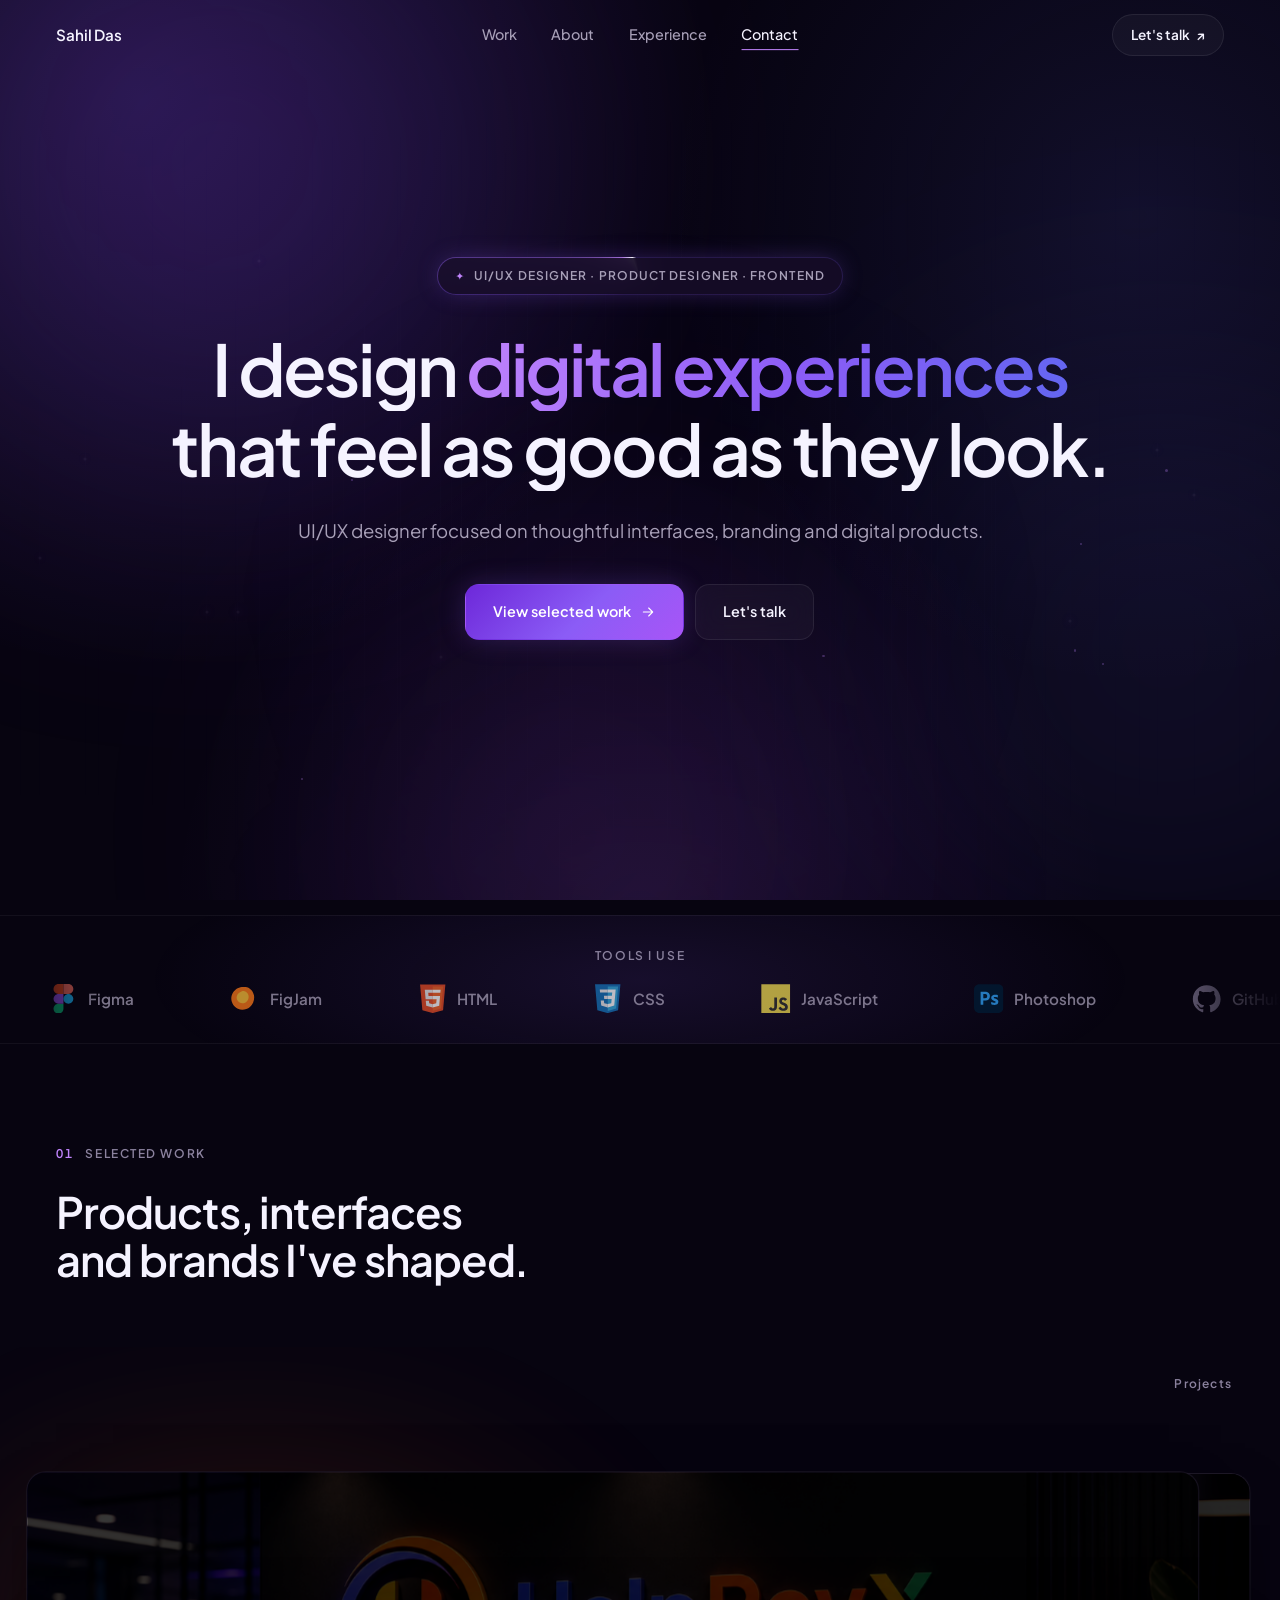
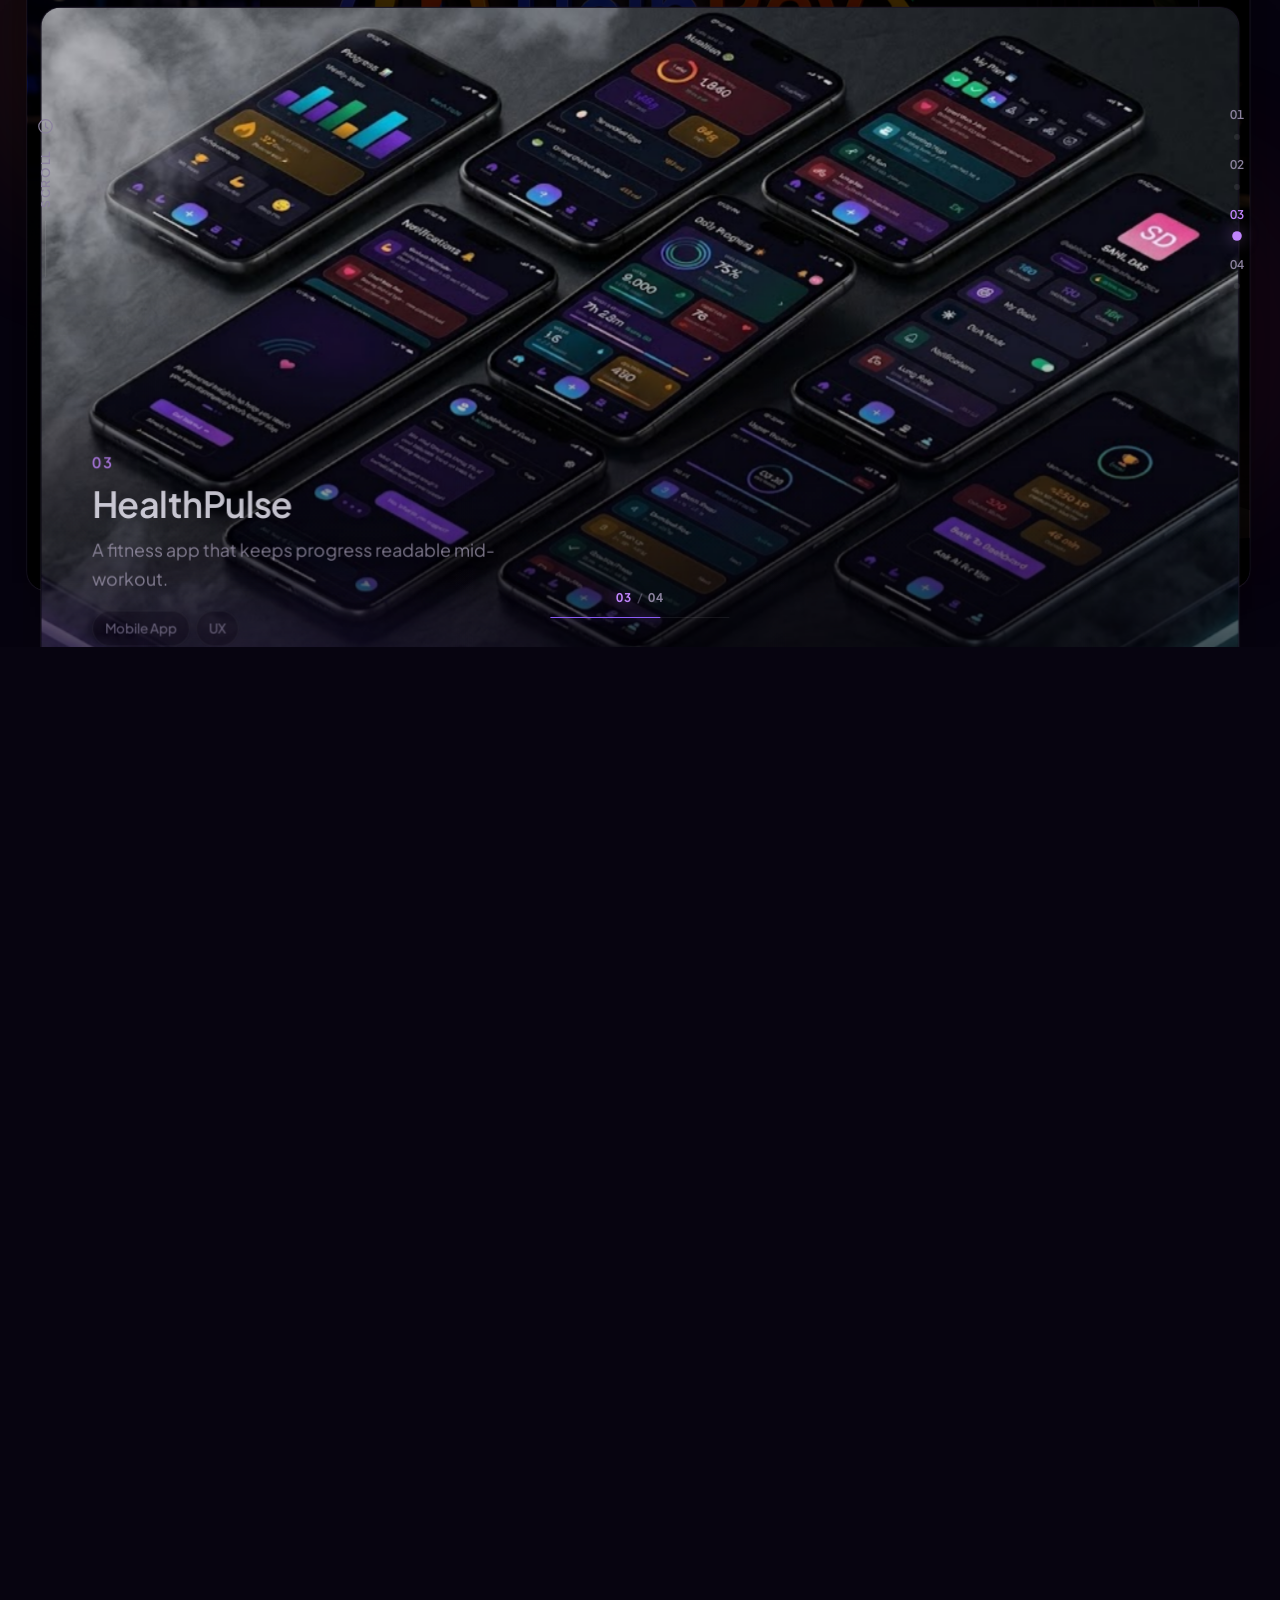
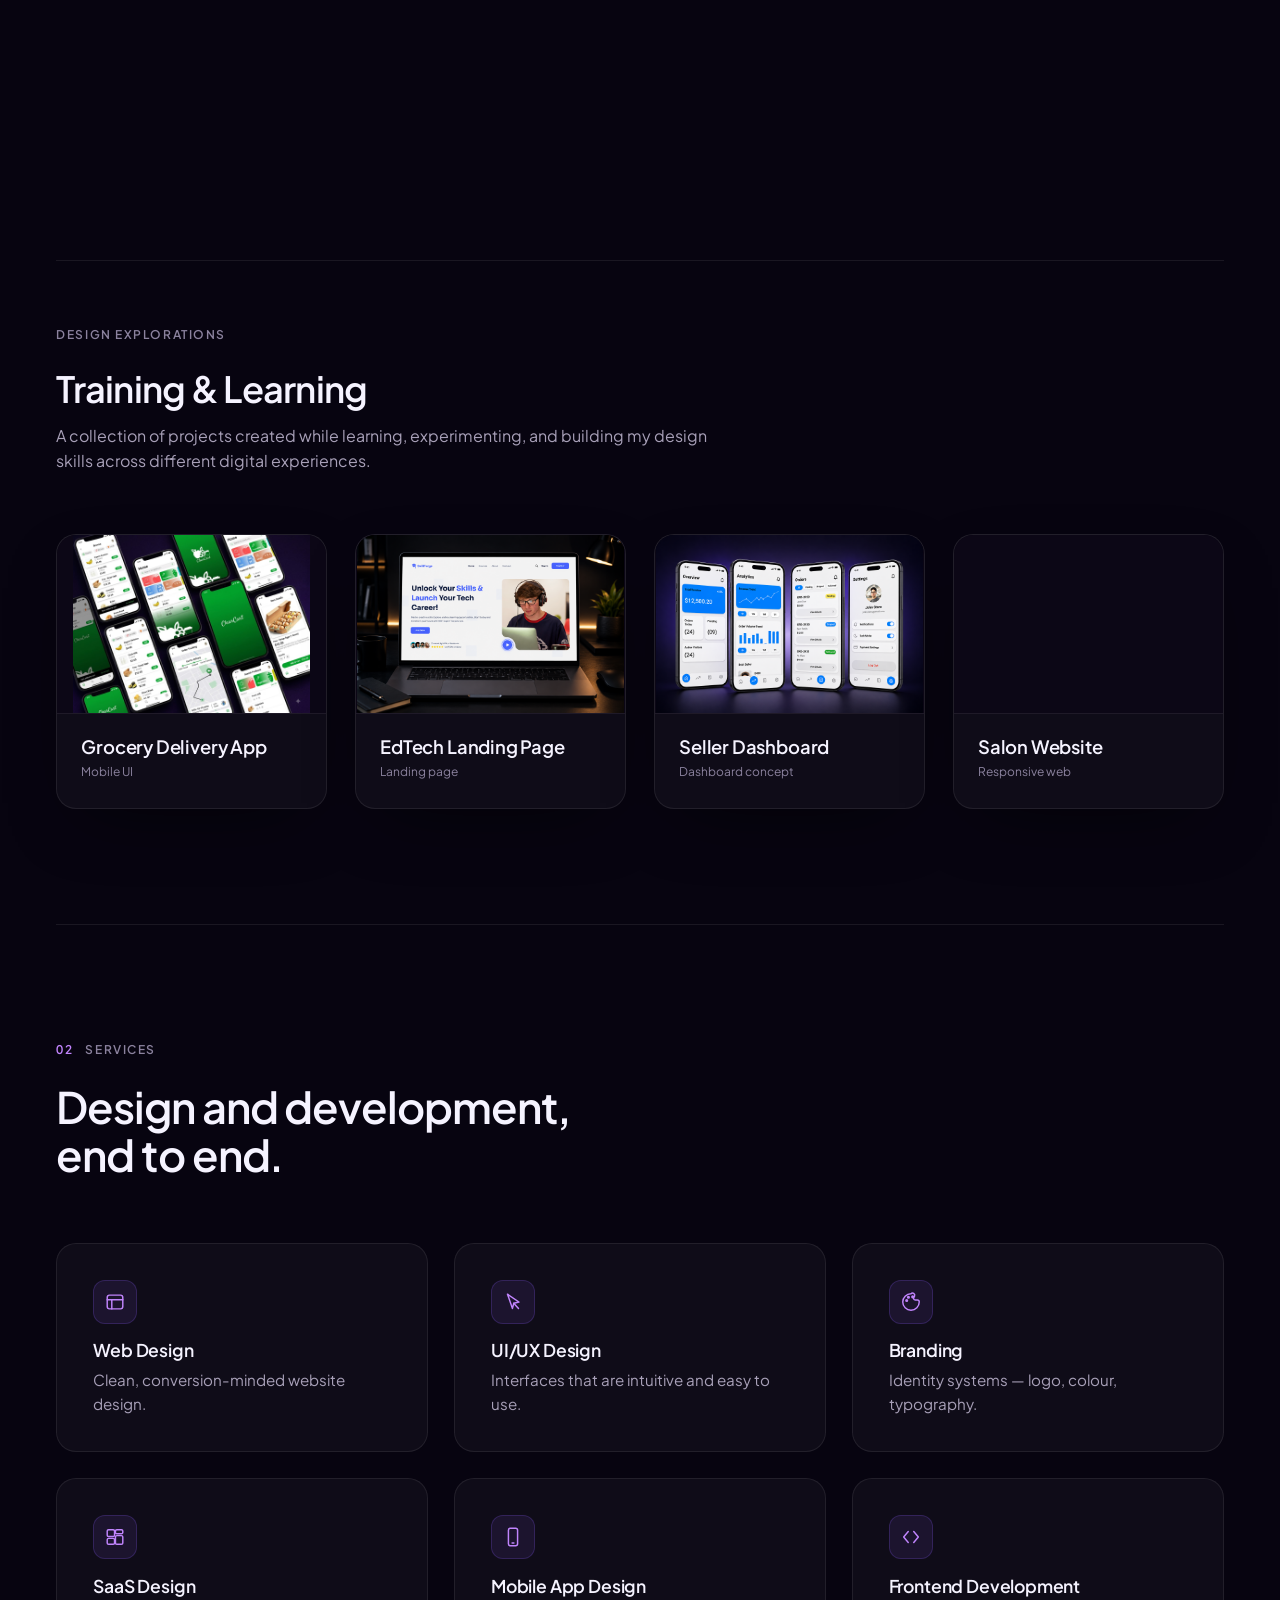
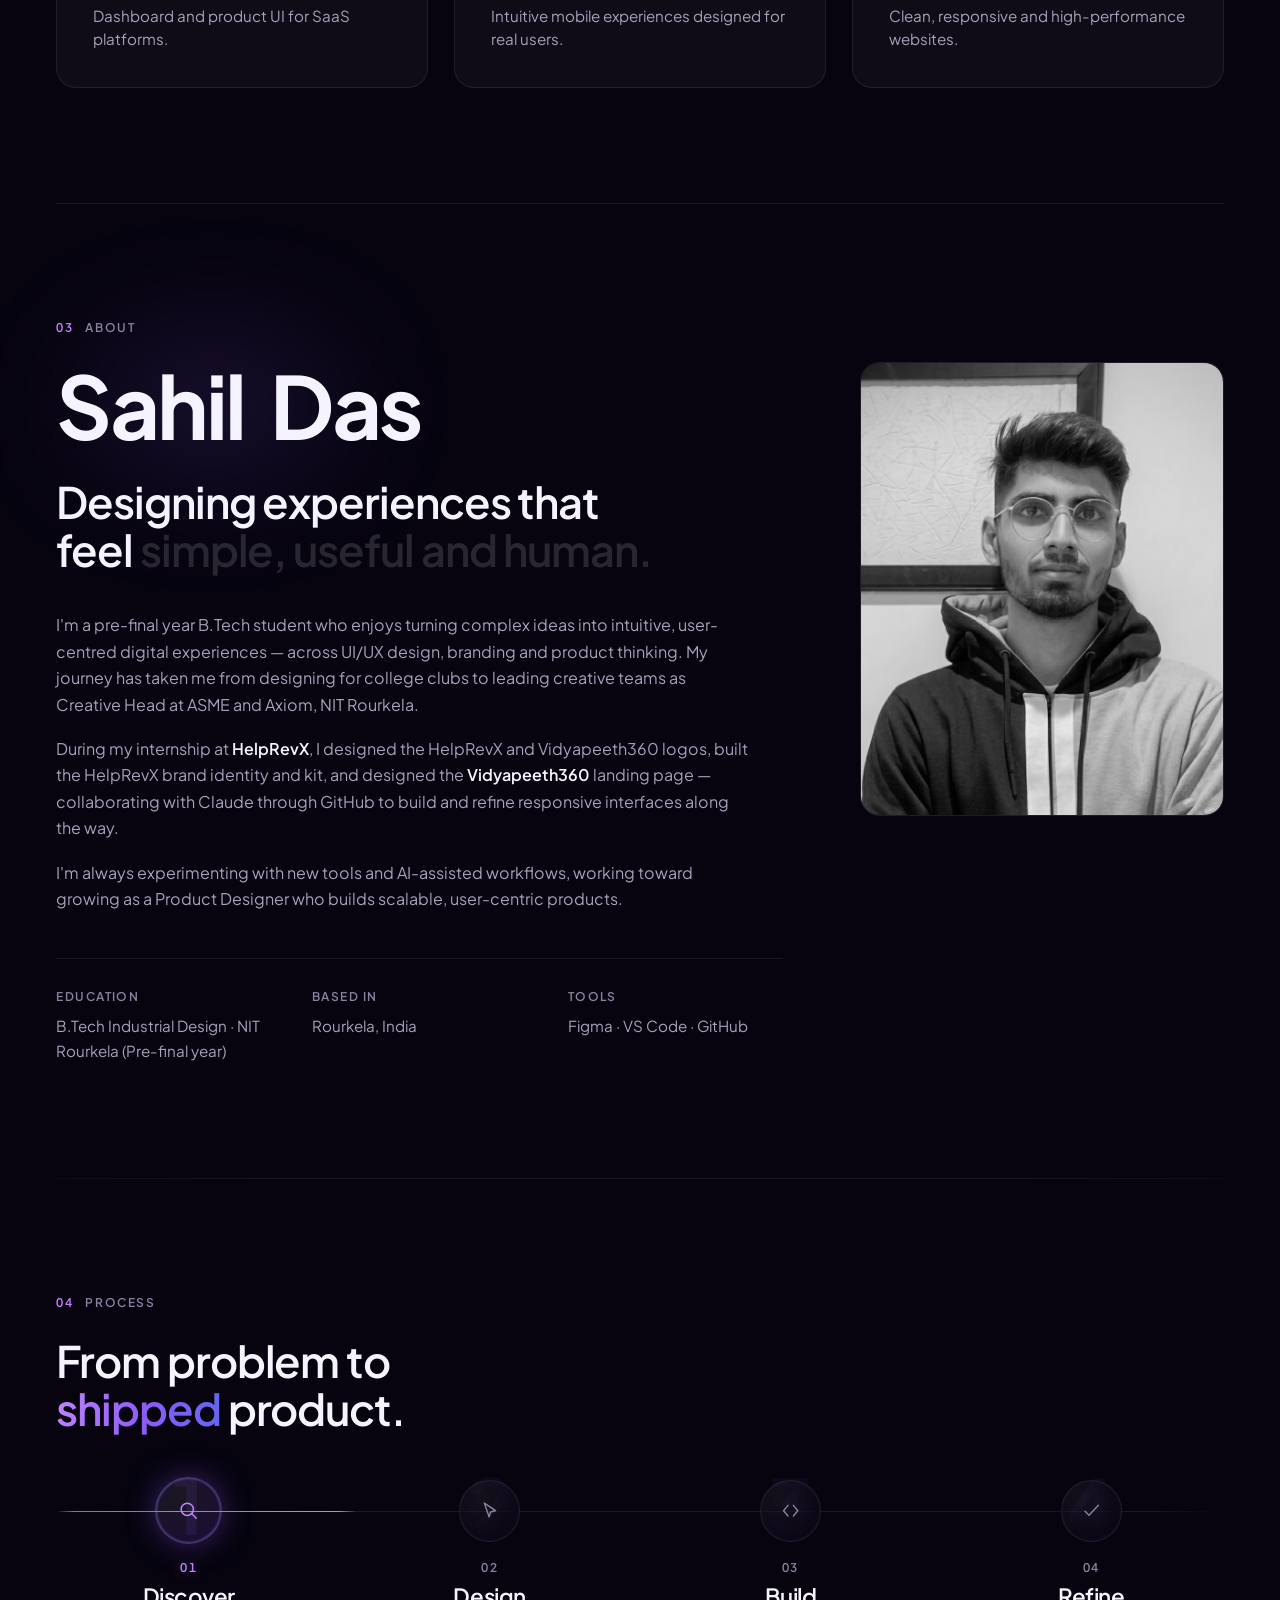
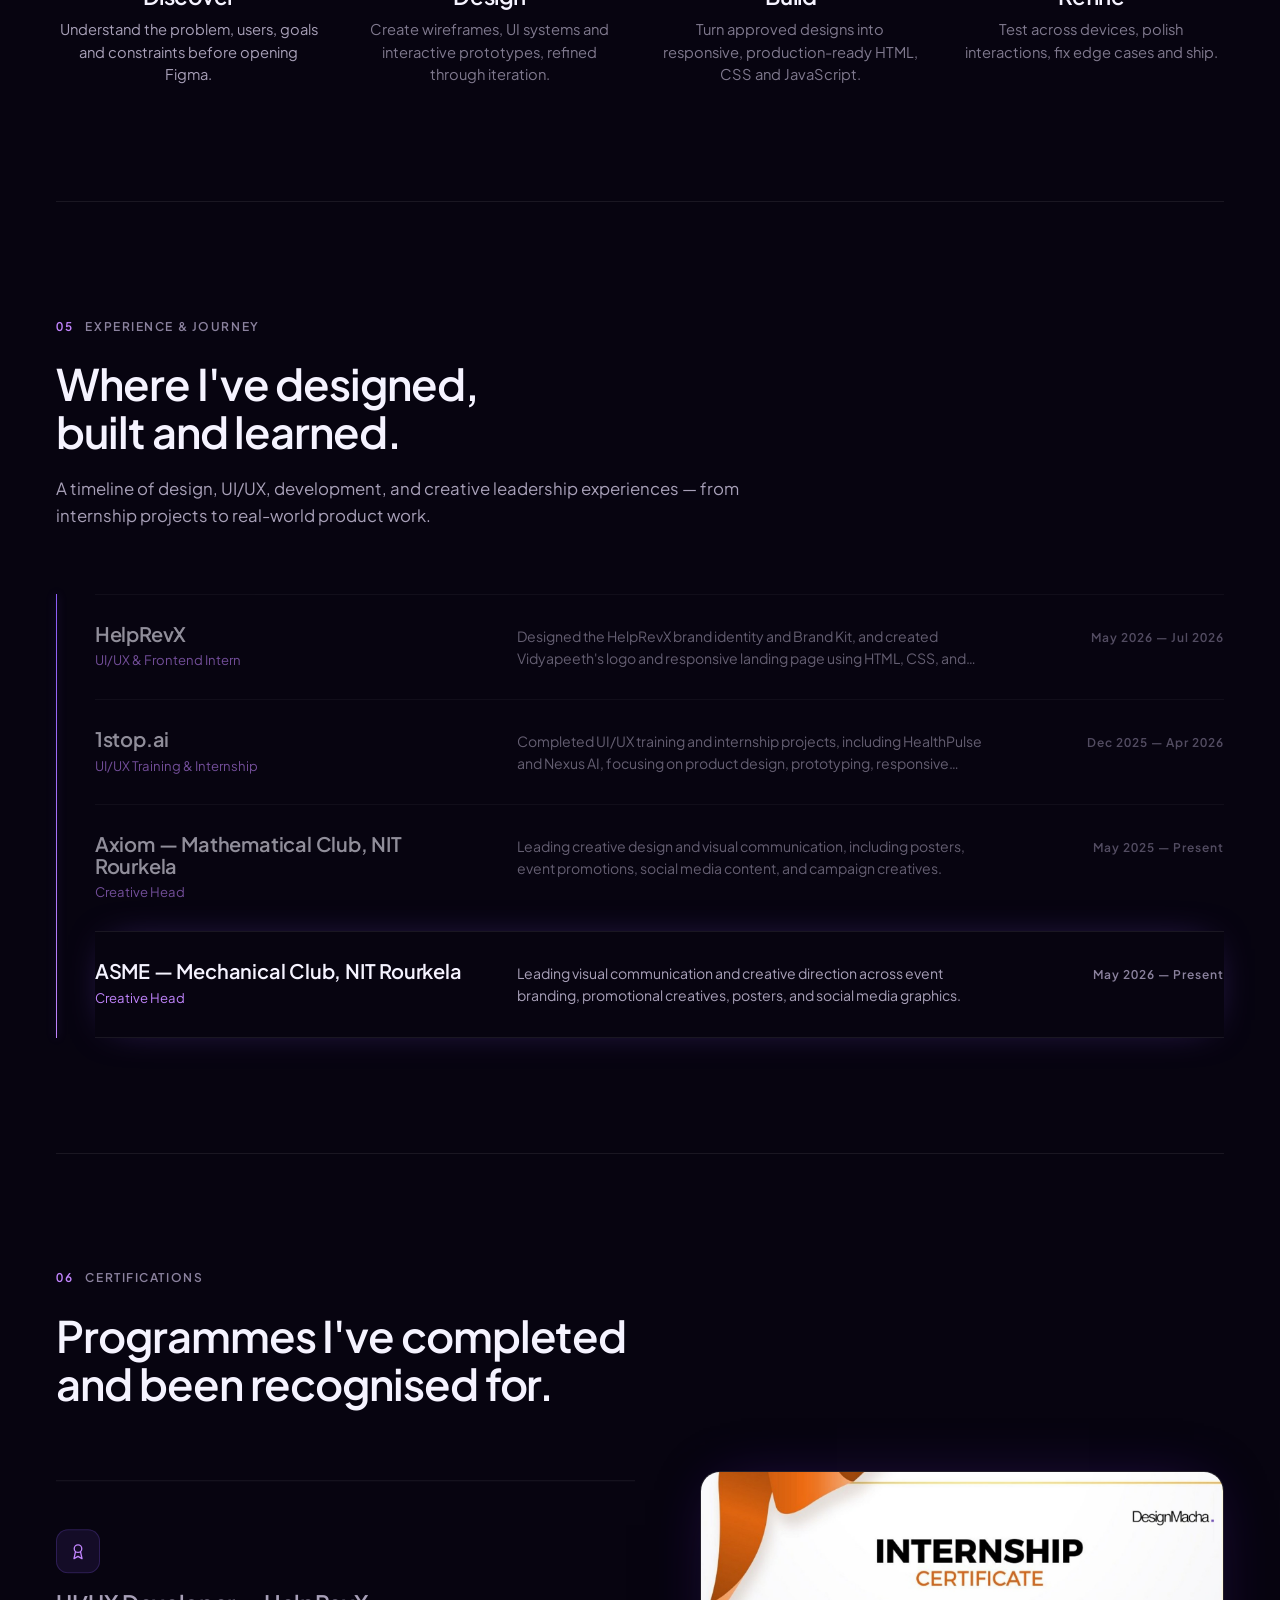
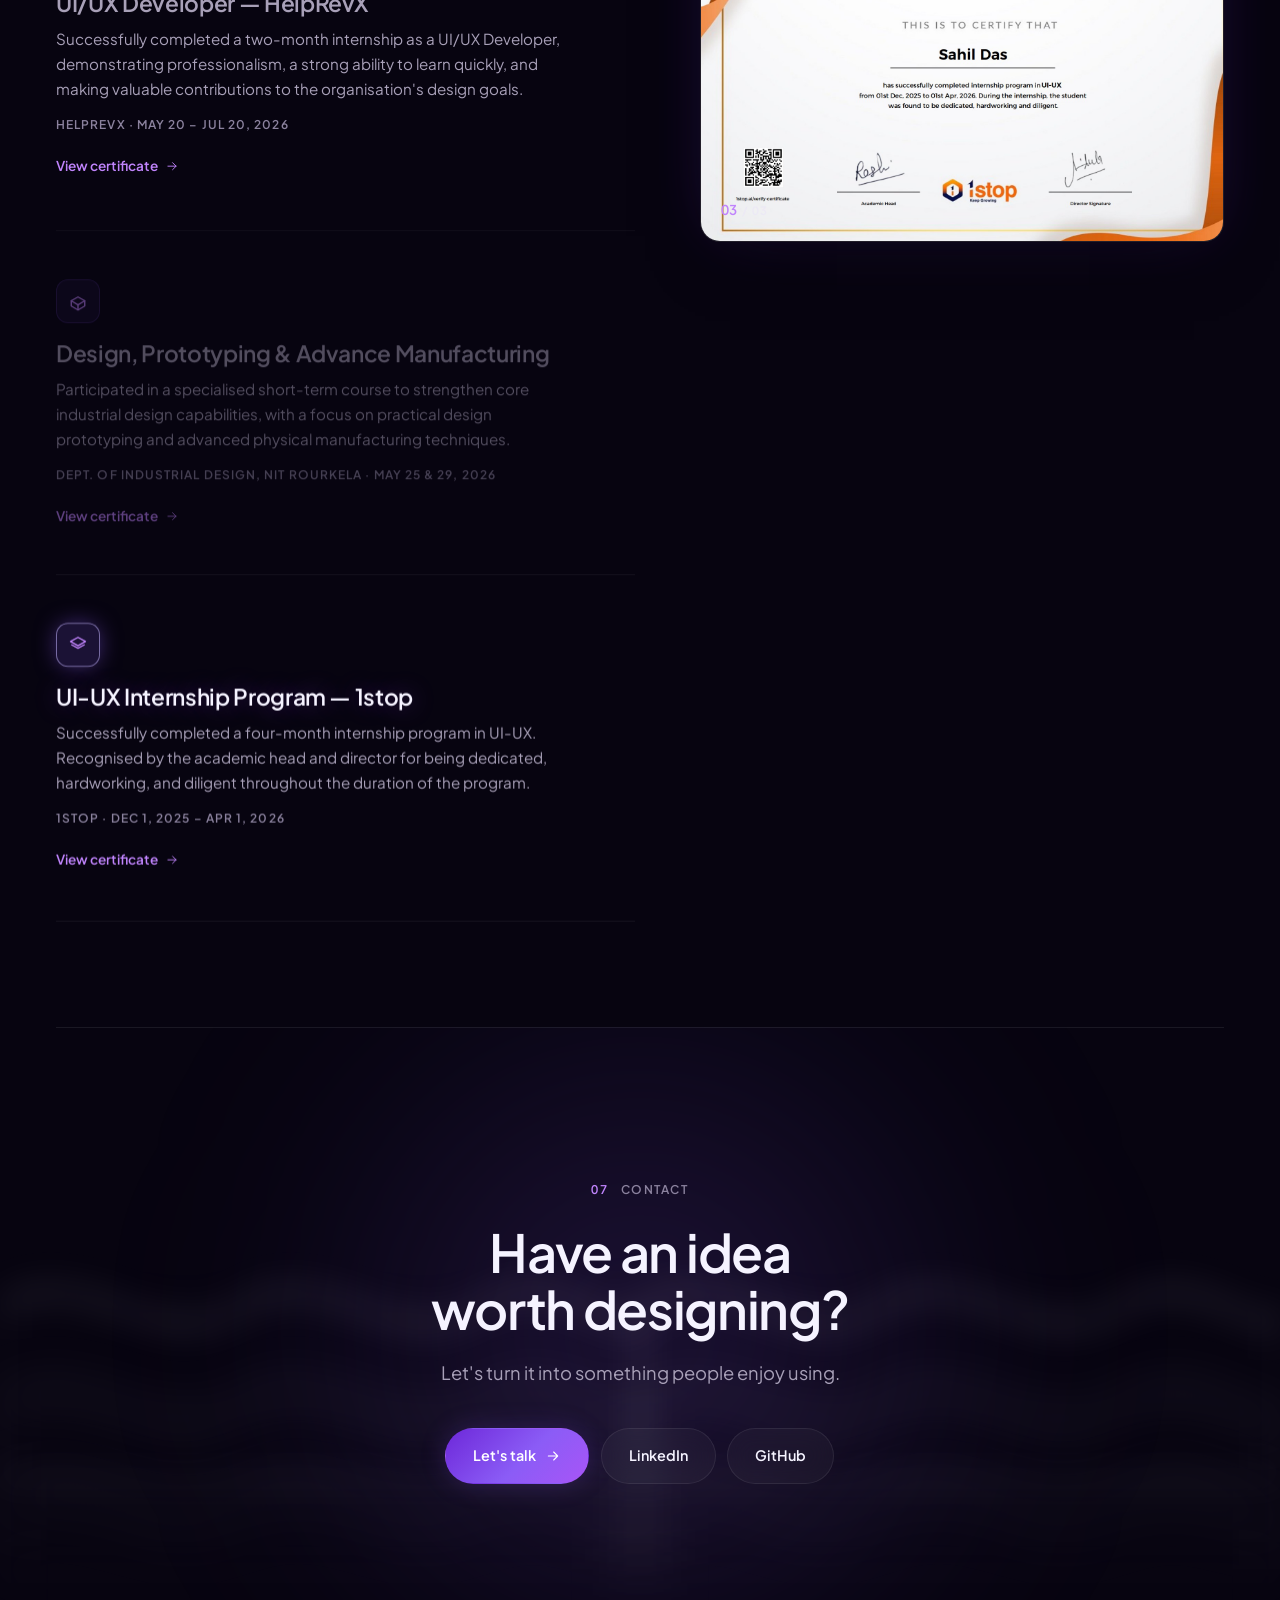
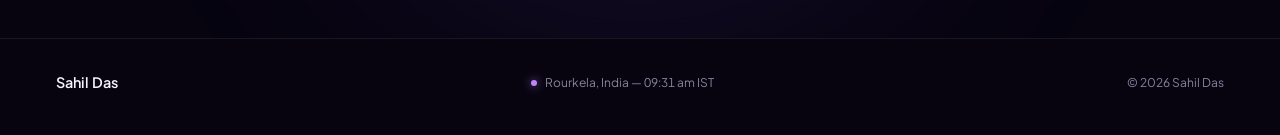
==== commit 69145ebc: "Fix stray ambient dust bleeding through Contact's wave background The sitewide ambient layer (.amb, " ====
--- a/index.html
+++ b/index.html
@@ -677,7 +677,7 @@
       <li class="exp__i">
         <div class="exp__lead">
           <h3>1stop.ai</h3>
-          <p class="exp__role">UI/UX Design Intern</p>
+          <p class="exp__role">UI/UX Training & Internship</p>
         </div>
         <p class="exp__txt">Completed UI/UX training and internship projects, including HealthPulse and Nexus AI,
            focusing on product design, prototyping, responsive interfaces, dark-themed systems, and reusable components.</p>
--- a/style.css
+++ b/style.css
@@ -1251,22 +1251,48 @@
    duplicated via <use> and looped by translating exactly one tile
    width — transform-only, so it's cheap to run continuously.
    ════════════════════════════════════════════════════════════════════ */
-.contact{position:relative;overflow:hidden;padding:clamp(6rem,12vw,11rem) 0}
+.contact{
+  position:relative;overflow:hidden;padding:clamp(6rem,12vw,11rem) 0;
+  /* Opaque, same tone as the page root — without this, the fixed,
+     sitewide .amb__dust layer (z-index:-1) shows through the section's
+     transparent background and its motes read as stray "floating dots"
+     fighting the wave system below. This blocks that bleed-through for
+     Contact specifically; .amb__dust is untouched everywhere else. */
+  background:var(--bg);
+}
 .contact__bg{
   position:absolute;left:50%;top:50%;translate:-50% -50%;pointer-events:none;z-index:0;
   width:min(80vw,900px);aspect-ratio:1/1;border-radius:50%;
   background:radial-gradient(circle, rgba(139,92,246,.2), transparent 62%);
   filter:blur(110px);
 }
-.contact__waves{position:absolute;inset:0;z-index:0;overflow:hidden;pointer-events:none}
+/* Edges masked dark top/bottom so the waves read as drifting through
+   the section rather than cutting off hard against its border */
+.contact__waves{
+  position:absolute;inset:0;z-index:0;overflow:hidden;pointer-events:none;
+  mask-image:linear-gradient(180deg,transparent 0,#000 18%,#000 82%,transparent 100%);
+  -webkit-mask-image:linear-gradient(180deg,transparent 0,#000 18%,#000 82%,transparent 100%);
+}
 .wave{
   position:absolute;left:0;width:200%;height:56%;
   animation:waveFlow linear infinite;will-change:transform;
 }
-.wave--1{top:18%;fill:rgba(139,92,246,.16);filter:blur(18px);animation-duration:34s}
+.wave--1{top:18%;fill:rgba(139,92,246,.16);filter:blur(18px) drop-shadow(0 0 40px rgba(168,85,247,.18));animation-duration:34s}
 .wave--2{top:34%;fill:rgba(99,102,241,.13);filter:blur(26px);animation-duration:46s;animation-direction:reverse}
 .wave--3{top:50%;fill:rgba(192,132,252,.1);filter:blur(34px);animation-duration:60s}
 @keyframes waveFlow{to{transform:translateX(-50%)}}
+
+@media (max-width:1024px){
+  .wave--1{filter:blur(16px)}
+  .wave--2{filter:blur(20px)}
+  .wave--3{filter:blur(26px)}
+}
+@media (max-width:640px){
+  .contact__bg{width:min(110vw,640px);filter:blur(80px)}
+  .wave--1{filter:blur(14px);opacity:.8}
+  .wave--2{animation-duration:52s}
+  .wave--3{display:none}
+}
 
 .contact__in{position:relative;z-index:1;display:grid;justify-items:center;text-align:center}
 .contact__t{
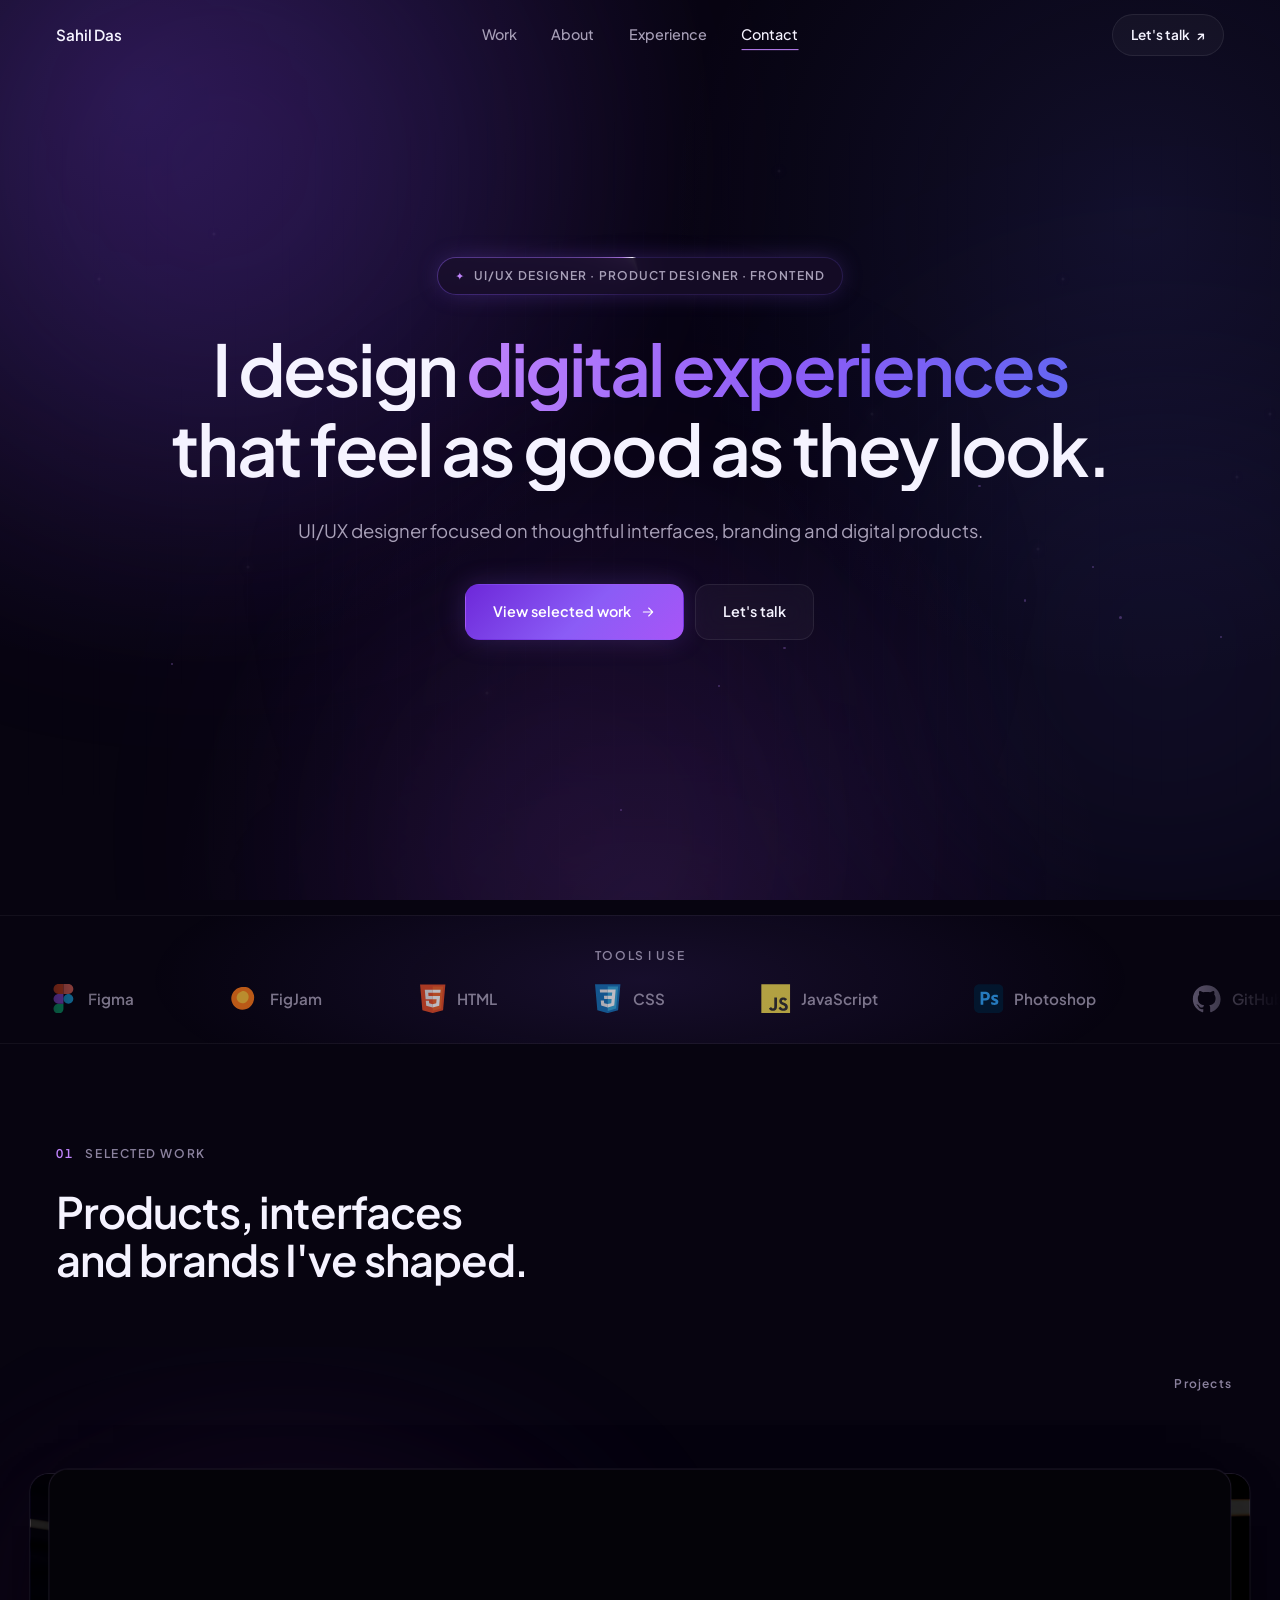
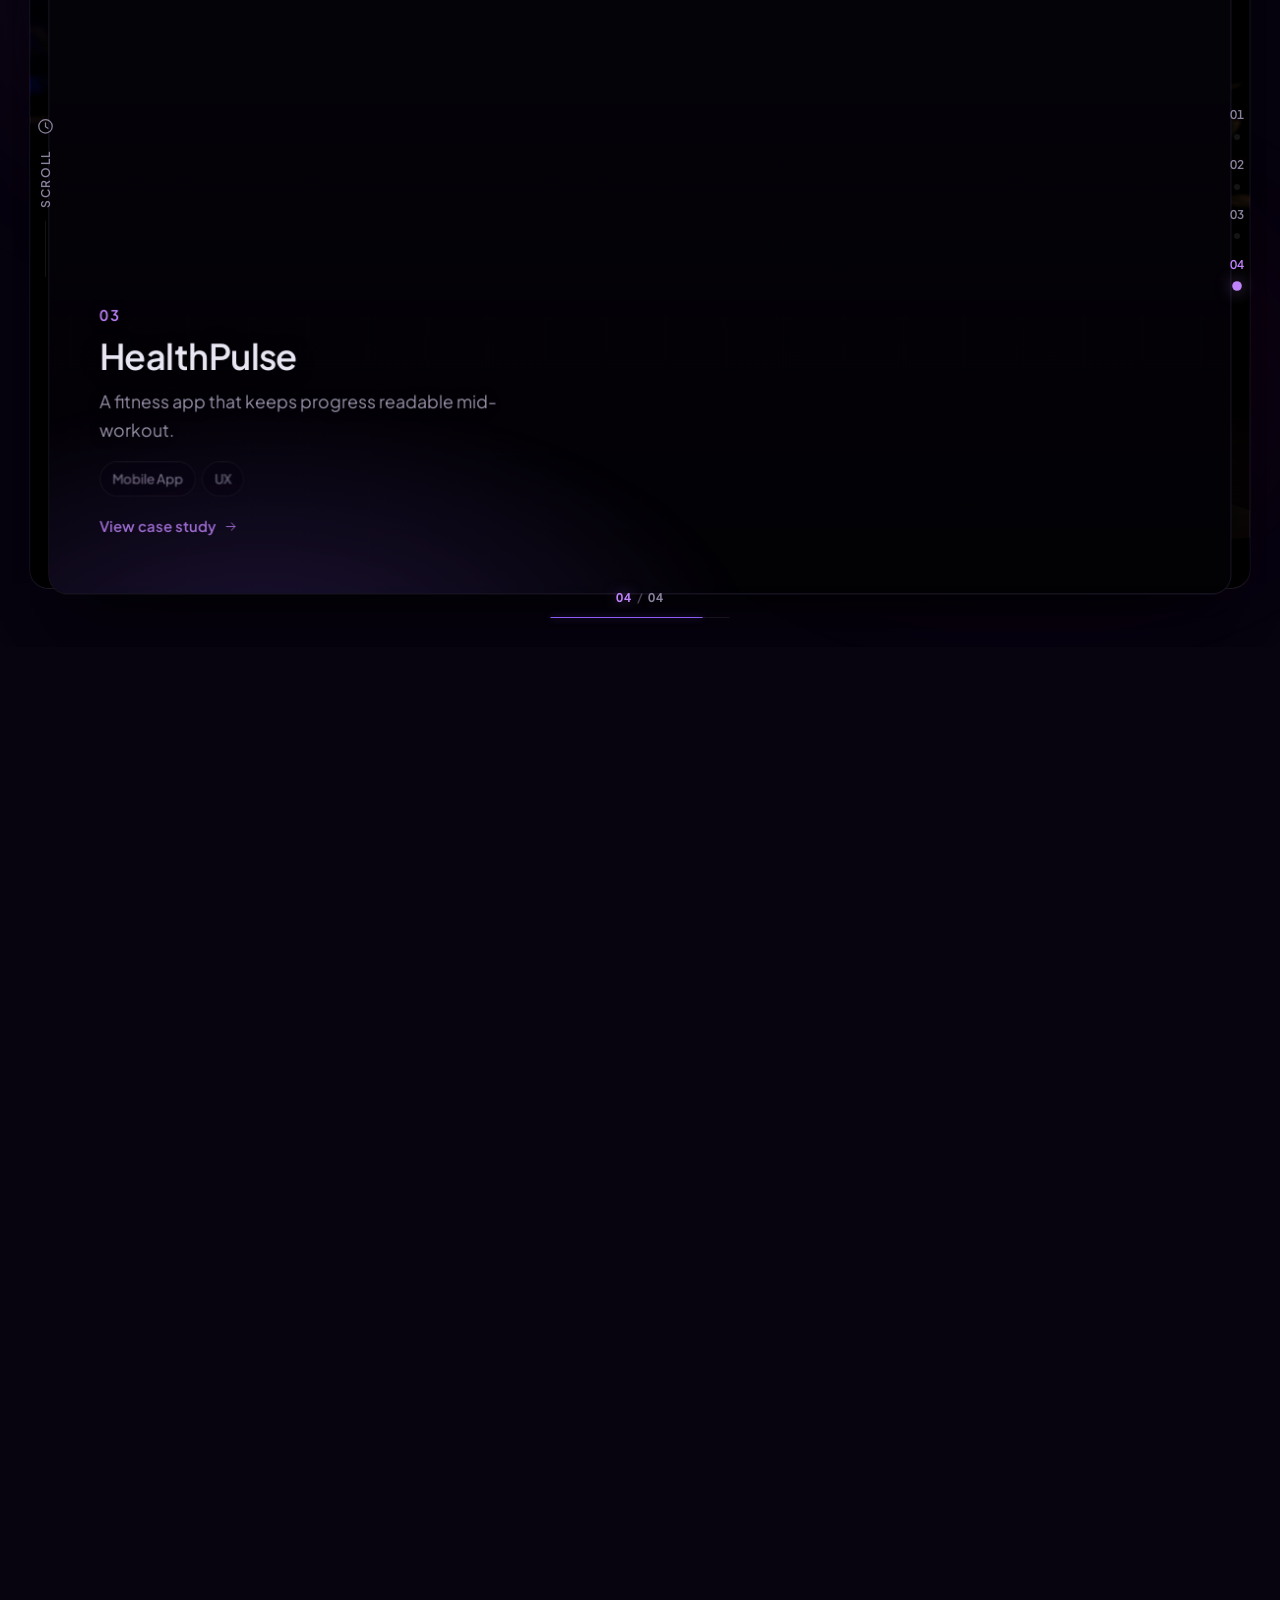
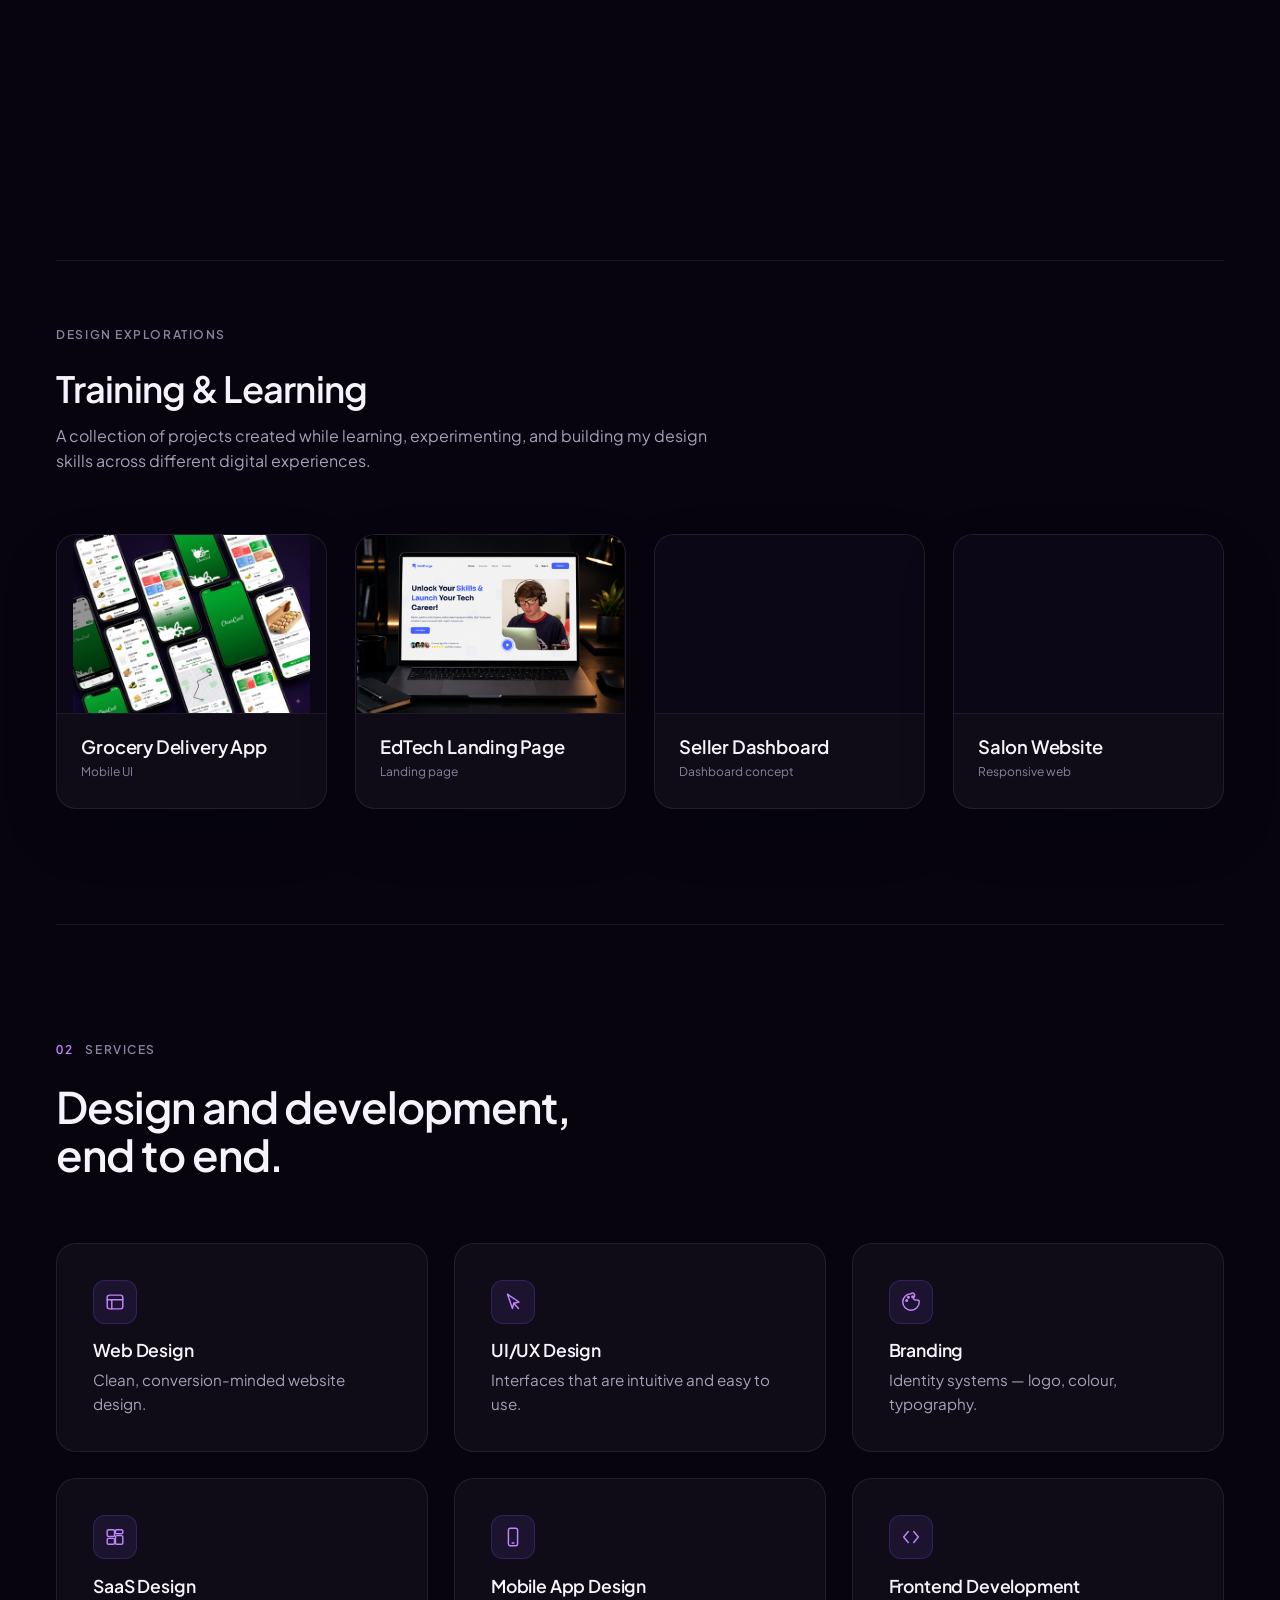
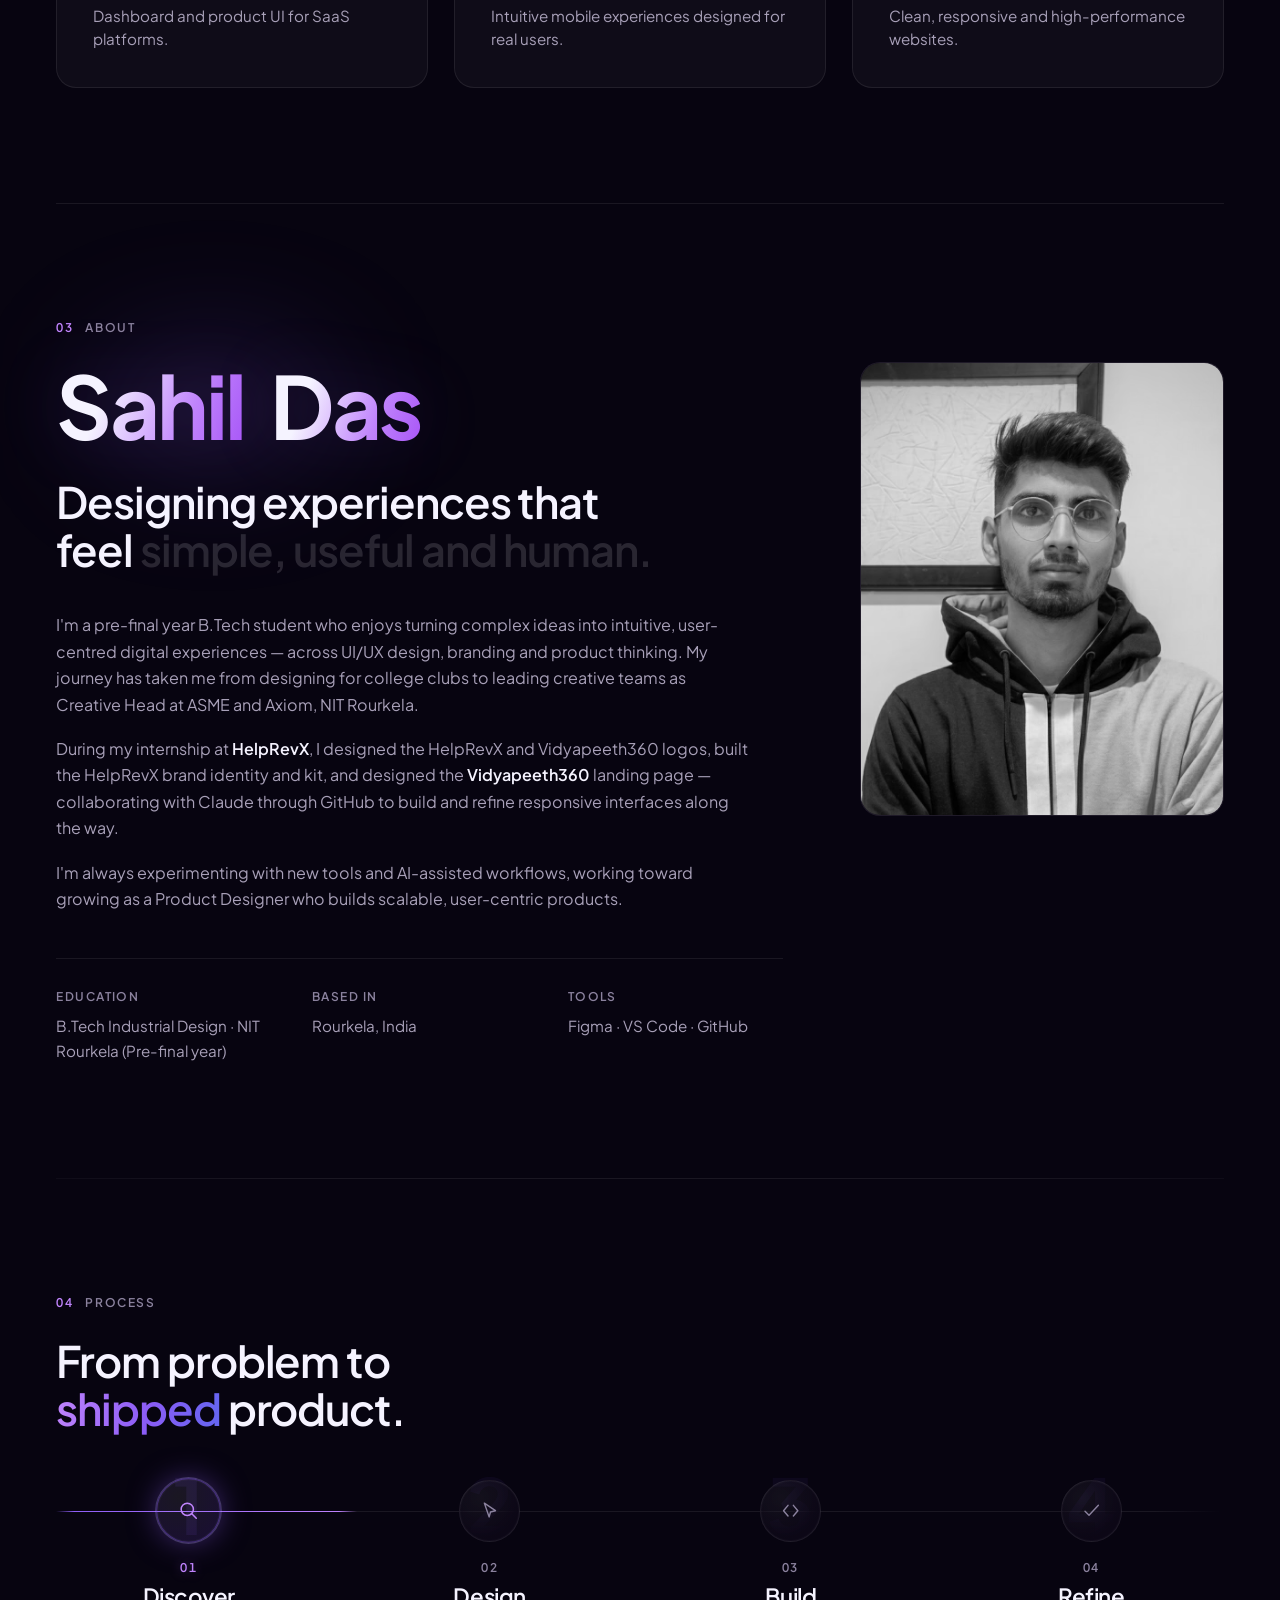
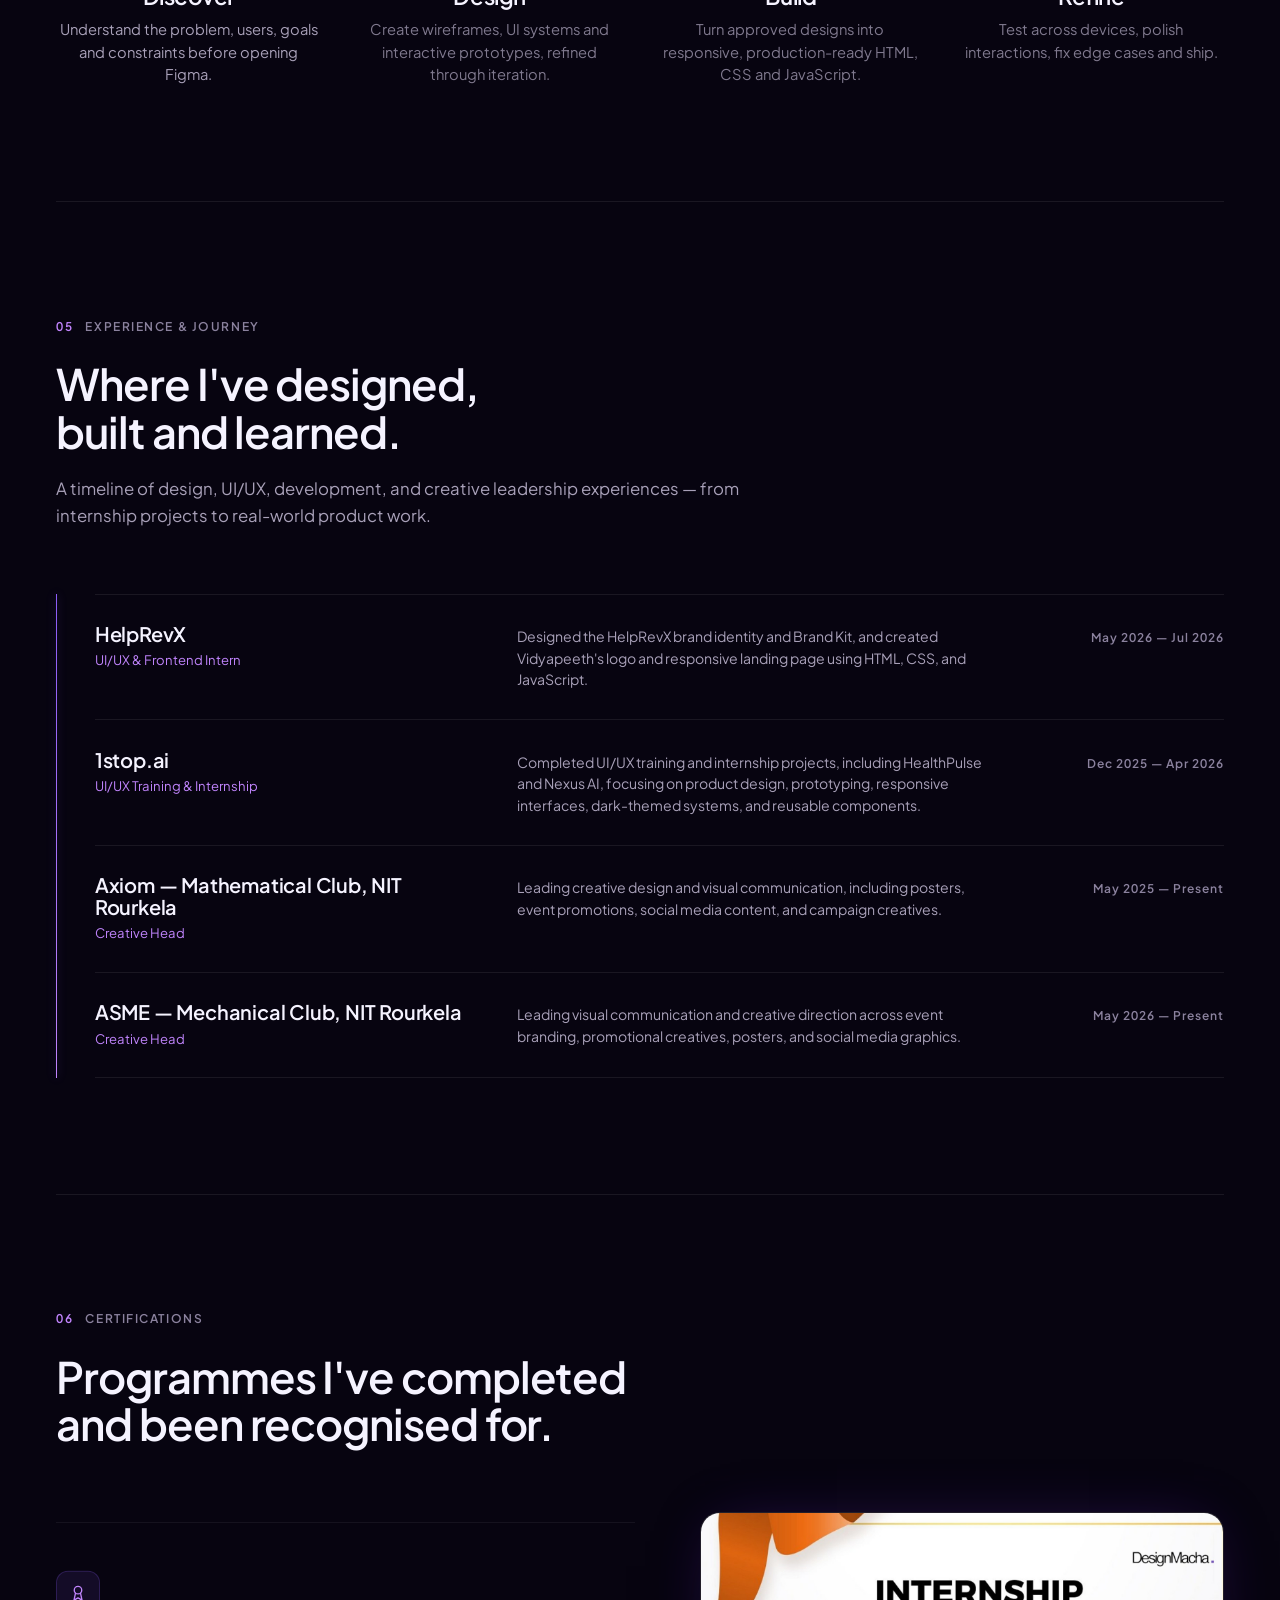
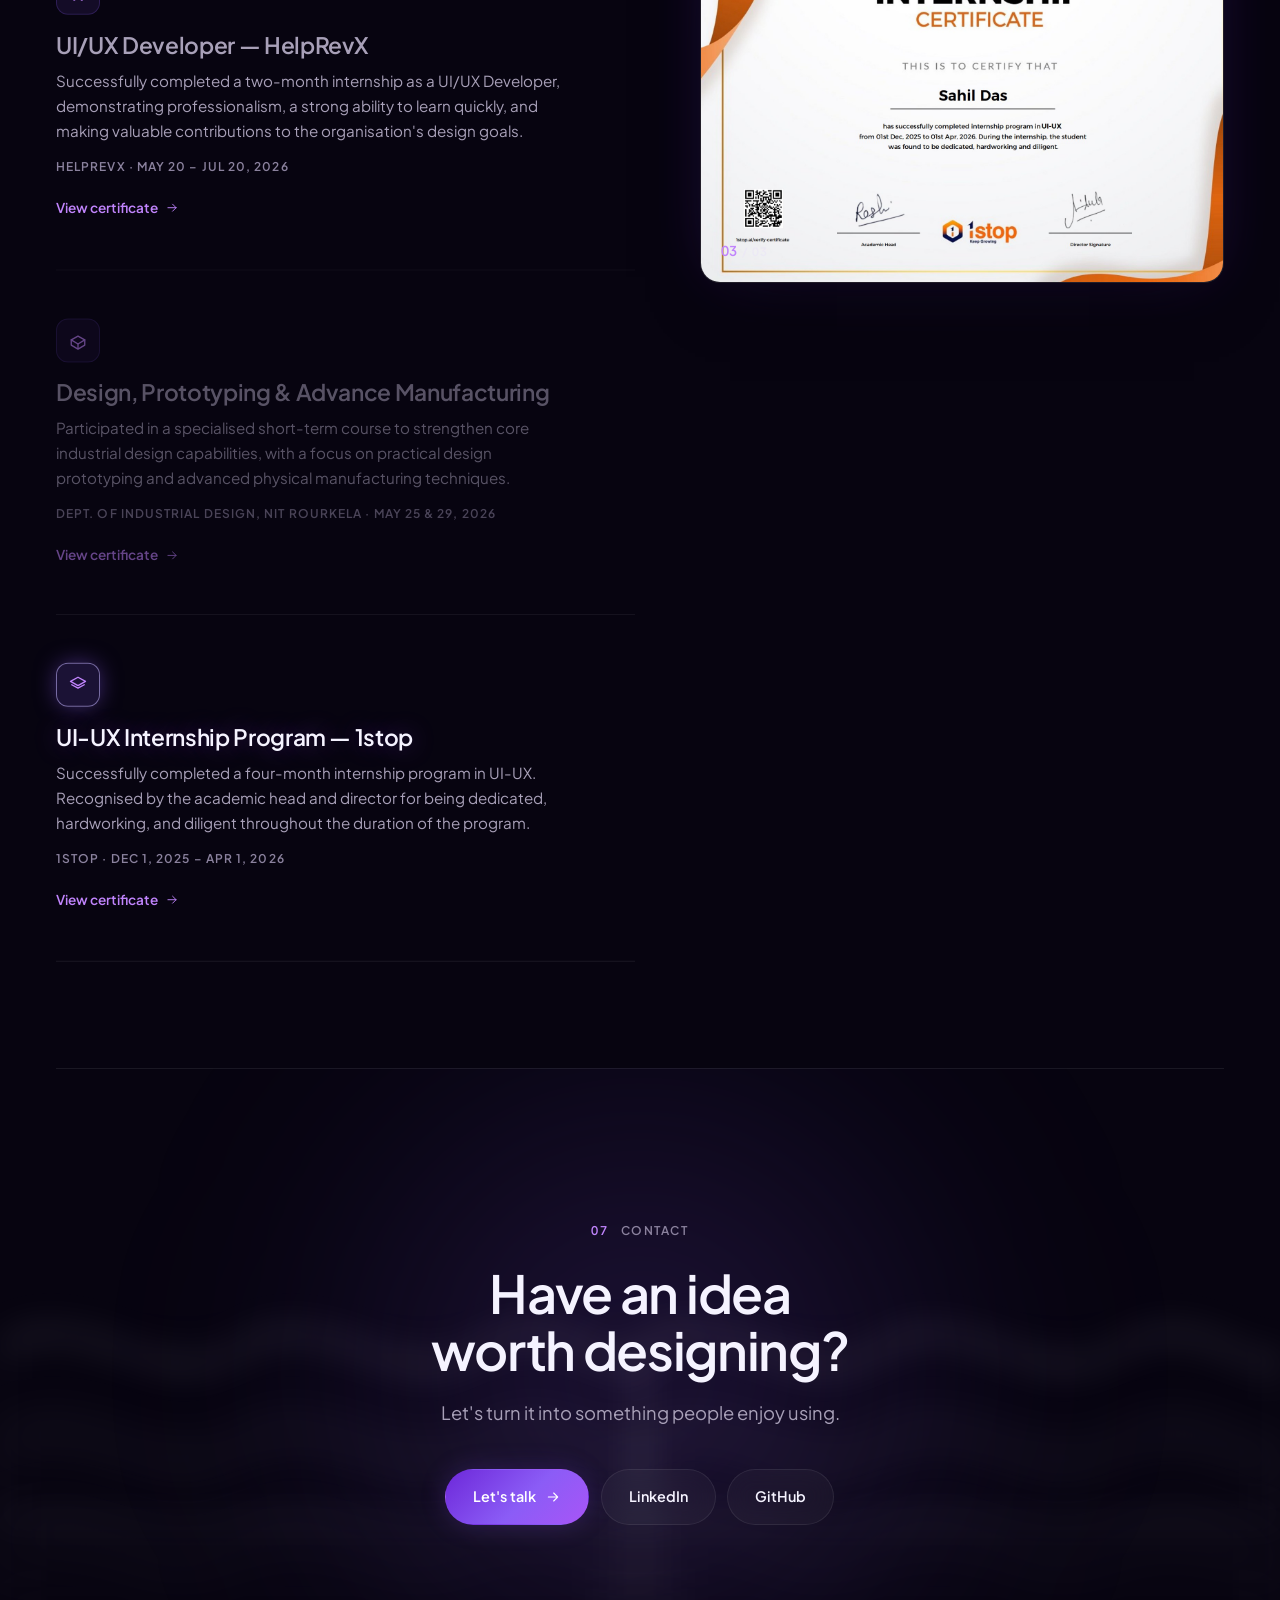
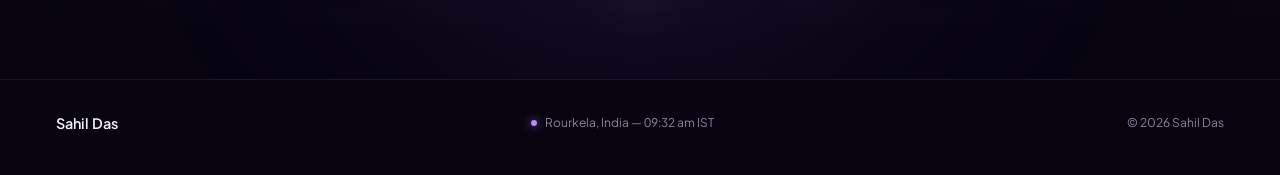
==== commit b745cb70: "Redesign portfolio case studies Nexus AI, HealthPulse (Fitness App), HelpRevX and Vidyapeeth360 now " ====
--- a/index.html
+++ b/index.html
@@ -664,7 +664,7 @@
     </header>
 
     <ol class="exp">
-      <li class="exp__i">
+      <li class="exp__i reveal">
         <div class="exp__lead">
           <h3>HelpRevX</h3>
           <p class="exp__role">UI/UX &amp; Frontend Intern</p>
@@ -674,7 +674,7 @@
         <time class="exp__y">May 2026 — Jul 2026</time>
       </li>
 
-      <li class="exp__i">
+      <li class="exp__i reveal">
         <div class="exp__lead">
           <h3>1stop.ai</h3>
           <p class="exp__role">UI/UX Training & Internship</p>
@@ -684,7 +684,7 @@
         <time class="exp__y">Dec 2025 — Apr 2026</time>
       </li>
 
-      <li class="exp__i">
+      <li class="exp__i reveal">
         <div class="exp__lead">
           <h3>Axiom — Mathematical Club, NIT Rourkela</h3>
           <p class="exp__role">Creative Head</p>
@@ -694,7 +694,7 @@
         <time class="exp__y">May 2025 — Present</time>
       </li>
 
-      <li class="exp__i">
+      <li class="exp__i reveal">
         <div class="exp__lead">
           <h3>ASME — Mechanical Club, NIT Rourkela</h3>
           <p class="exp__role">Creative Head</p>
--- a/style.css
+++ b/style.css
@@ -949,14 +949,28 @@
   font-size:clamp(2.75rem,1.9rem + 4.4vw,5.75rem);font-weight:700;
   letter-spacing:-.03em;line-height:1;margin-bottom:clamp(1.1rem,2.6vw,1.85rem);
 }
-.about__name-w{display:inline-block}
+/* Dynamic premium coloring — a slow gradient sweep through the palette's
+   purple family, off-white at rest so it still reads as a name first. */
+.about__name-w{
+  display:inline-block;
+  background:linear-gradient(110deg,
+    var(--text) 0%, var(--text) 12%, var(--acc-3) 32%, var(--acc-2) 46%,
+    var(--indigo) 58%, var(--acc-3) 72%, var(--text) 90%, var(--text) 100%);
+  background-size:240% 100%;
+  -webkit-background-clip:text;background-clip:text;color:transparent;
+  filter:drop-shadow(0 0 34px rgba(139,92,246,.16));
+  animation:aboutNameFlow 12s linear infinite;
+}
+@keyframes aboutNameFlow{
+  0%{background-position:0% 50%}
+  100%{background-position:-240% 50%}
+}
 .js .about__name-w.reveal{
   transition:opacity 1s var(--e),transform 1s var(--e),filter 1s var(--e);
 }
 .js .about__name-w.reveal:not(.in){
   opacity:0;transform:translateY(28px) scale(.97);filter:blur(9px);
 }
-.js .about__name-w.reveal.in{filter:blur(0)}
 /* A slow, atmospheric drift behind the name — same purple token as the
    rest of the page, just extremely low-opacity and in constant, very
    slow motion so the section feels quietly alive at rest */
@@ -972,6 +986,7 @@
 }
 @media (prefers-reduced-motion:reduce){
   .about__glow{animation:none}
+  .about__name-w{animation:none;background-position:0% 50%}
   .js .about__name-w.reveal:not(.in){filter:none}
 }
 
@@ -1101,9 +1116,12 @@
 }
 
 /* ══ 12. EXPERIENCE & RECOGNITION ════════════════════════════════════
-   A scrolling timeline: a thin line fills with scroll progress, the row
-   nearest the viewport centre is bright, earlier rows stay half-lit and
-   upcoming rows stay subtle.
+   A clean, continuous vertical list: a thin accent line on the left
+   fills with scroll progress (purely decorative), and each row does a
+   one-time fade/rise into place via the site's standard .reveal system
+   as it enters the viewport — then stays fully visible and stable.
+   No per-row scroll-spy, no opacity dimming, no clipping: every row is
+   readable at height:auto with nothing clamped or overflow-hidden.
    ════════════════════════════════════════════════════════════════════ */
 .exp{position:relative}
 @media (min-width:761px){
@@ -1120,19 +1138,17 @@
     transition:height .5s var(--e);
   }
 }
-.js .exp__i{opacity:.38;transition:opacity .6s var(--e),transform .4s var(--e),background .4s var(--e)}
-.js .exp__i.is-past{opacity:.58}
-.js .exp__i.is-live{opacity:1}
-/* A quiet glow on whichever row the scroll-spy has lit up — reads as
-   "this is the active one" without a card/border appearing around it */
-@media (min-width:761px){
-  .js .exp__i.is-live{box-shadow:0 0 40px -18px rgba(139,92,246,.55)}
-}
-
-/* Hover: a small horizontal shift + full brightness, independent of the
-   scroll-spy state, on top of the existing opacity transition above */
+
+/* Entrance — reuses .reveal (opacity 0→1, translateY→0, IntersectionObserver
+   in script.js) with a slightly quicker, shorter-travel override; once
+   .in is added the row never re-animates or dims again. */
+.js .exp__i.reveal:not(.in){opacity:0;transform:translateY(20px)}
+.js .exp__i.reveal{transition:opacity .6s var(--e),transform .6s var(--e)}
+
+/* Hover: a small horizontal shift, nothing else — no opacity change,
+   no scale, no z-index, so it never overlaps a neighbouring row */
 @media (hover:hover){
-  .exp__i:hover{opacity:1 !important;transform:translateX(6px);background:rgba(255,255,255,.02)}
+  .exp__i:hover{transform:translateX(6px);background:rgba(255,255,255,.02)}
 }
 
 /* The date track is a fixed width so every row's copy column starts on
@@ -1143,6 +1159,7 @@
 .exp__i{
   display:grid;grid-template-columns:minmax(0,.85fr) minmax(0,1.15fr) clamp(120px,13vw,150px);
   gap:clamp(1rem,3vw,3rem);align-items:baseline;
+  height:auto;min-height:0;overflow:visible;
   padding:clamp(1.35rem,2.2vw,1.85rem) 0;border-top:1px solid var(--line);
 }
 .exp__i:last-child{border-bottom:1px solid var(--line)}
@@ -1150,7 +1167,7 @@
 .exp__role{font-size:.82rem;color:var(--acc-3);margin-top:.3rem}
 .exp__txt{
   color:var(--text-2);font-size:.88rem;line-height:1.55;max-width:48ch;
-  display:-webkit-box;-webkit-box-orient:vertical;-webkit-line-clamp:2;overflow:hidden;
+  height:auto;overflow:visible;
 }
 .exp__y{
   font-size:var(--fs-meta);font-weight:600;letter-spacing:.08em;color:var(--text-3);
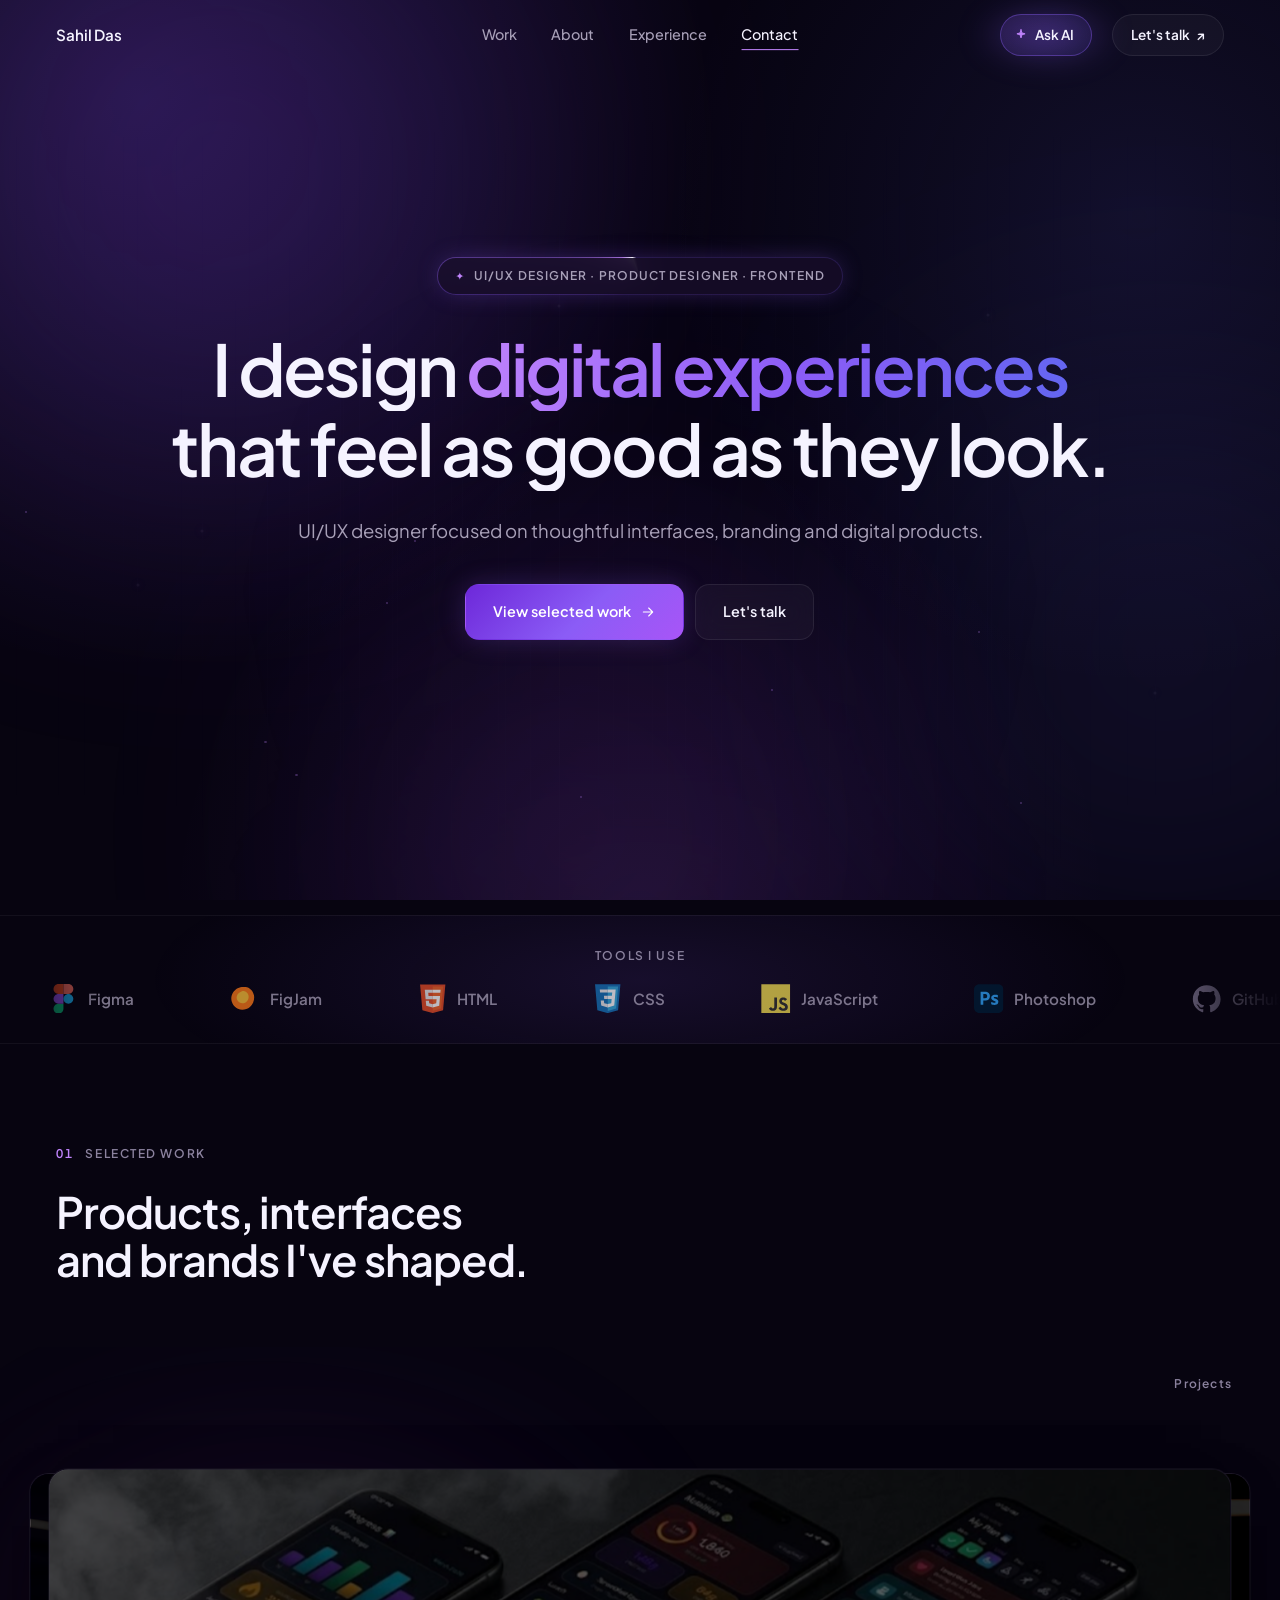
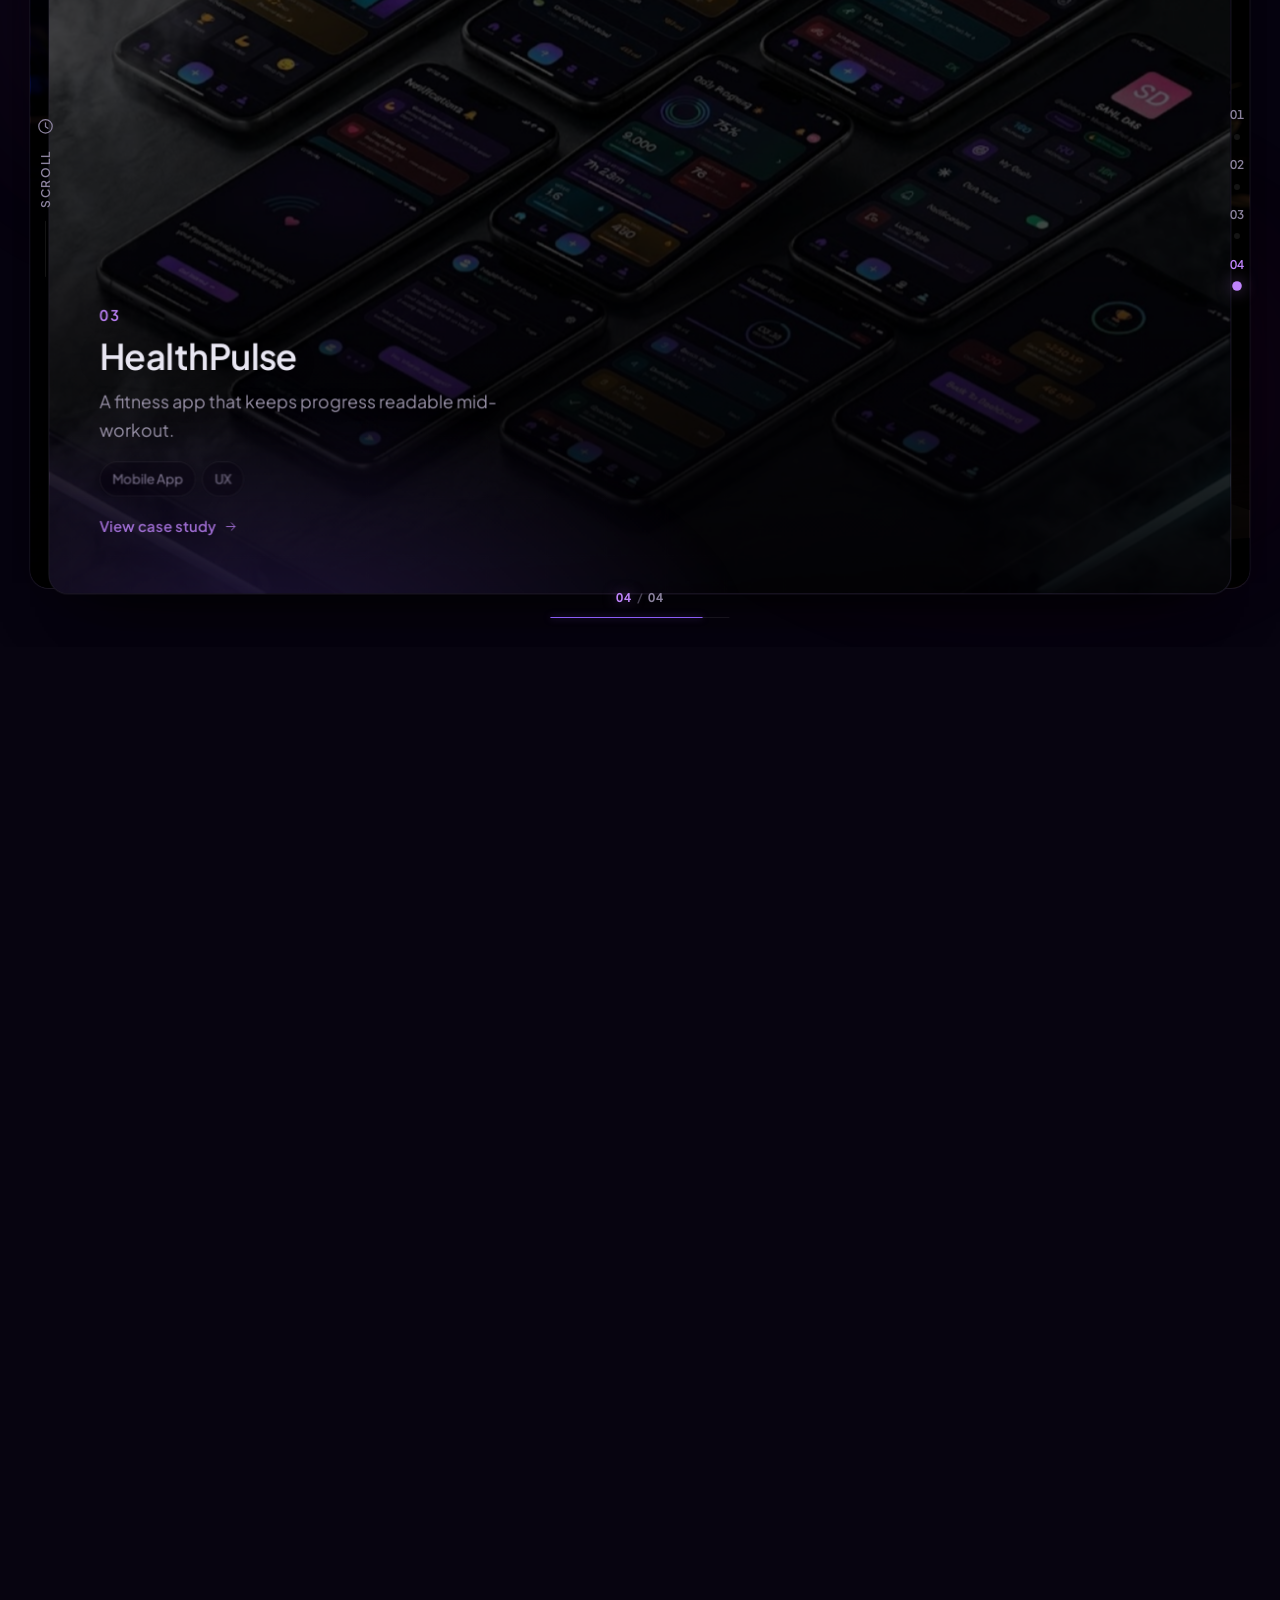
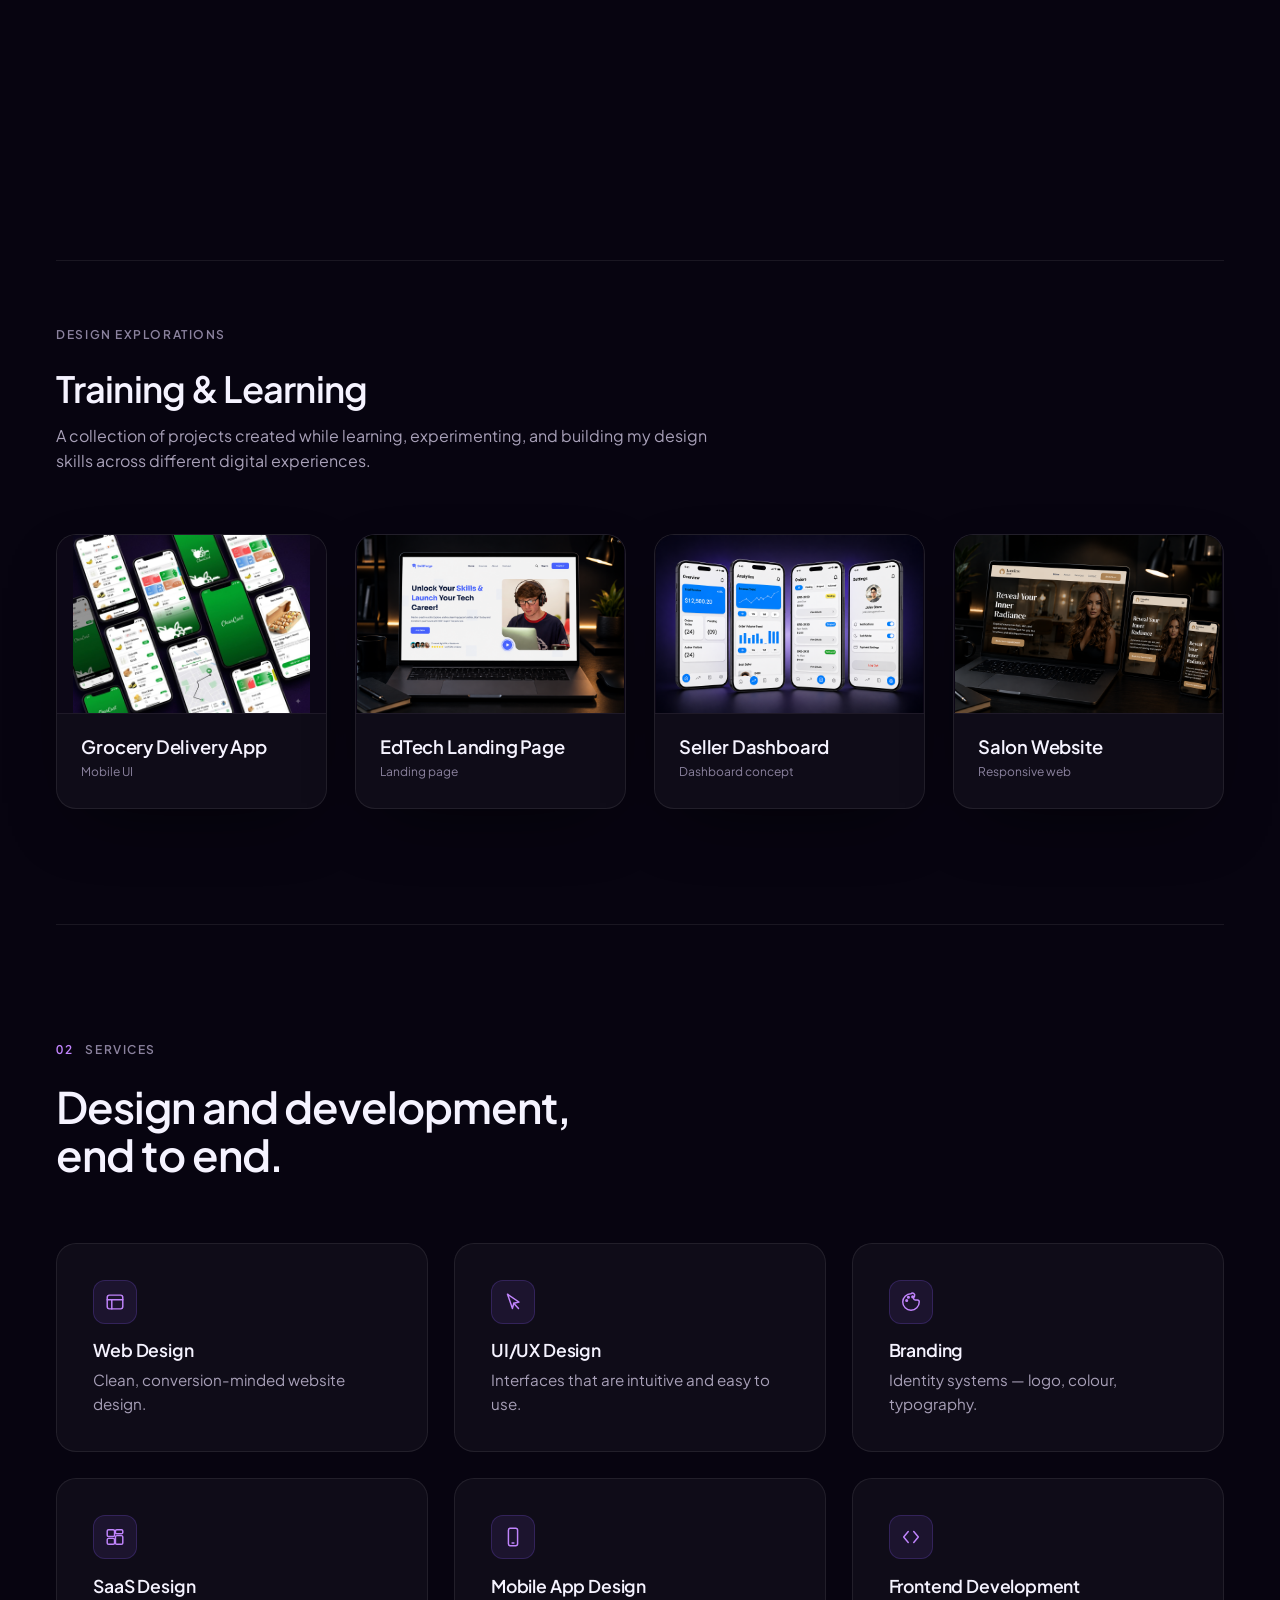
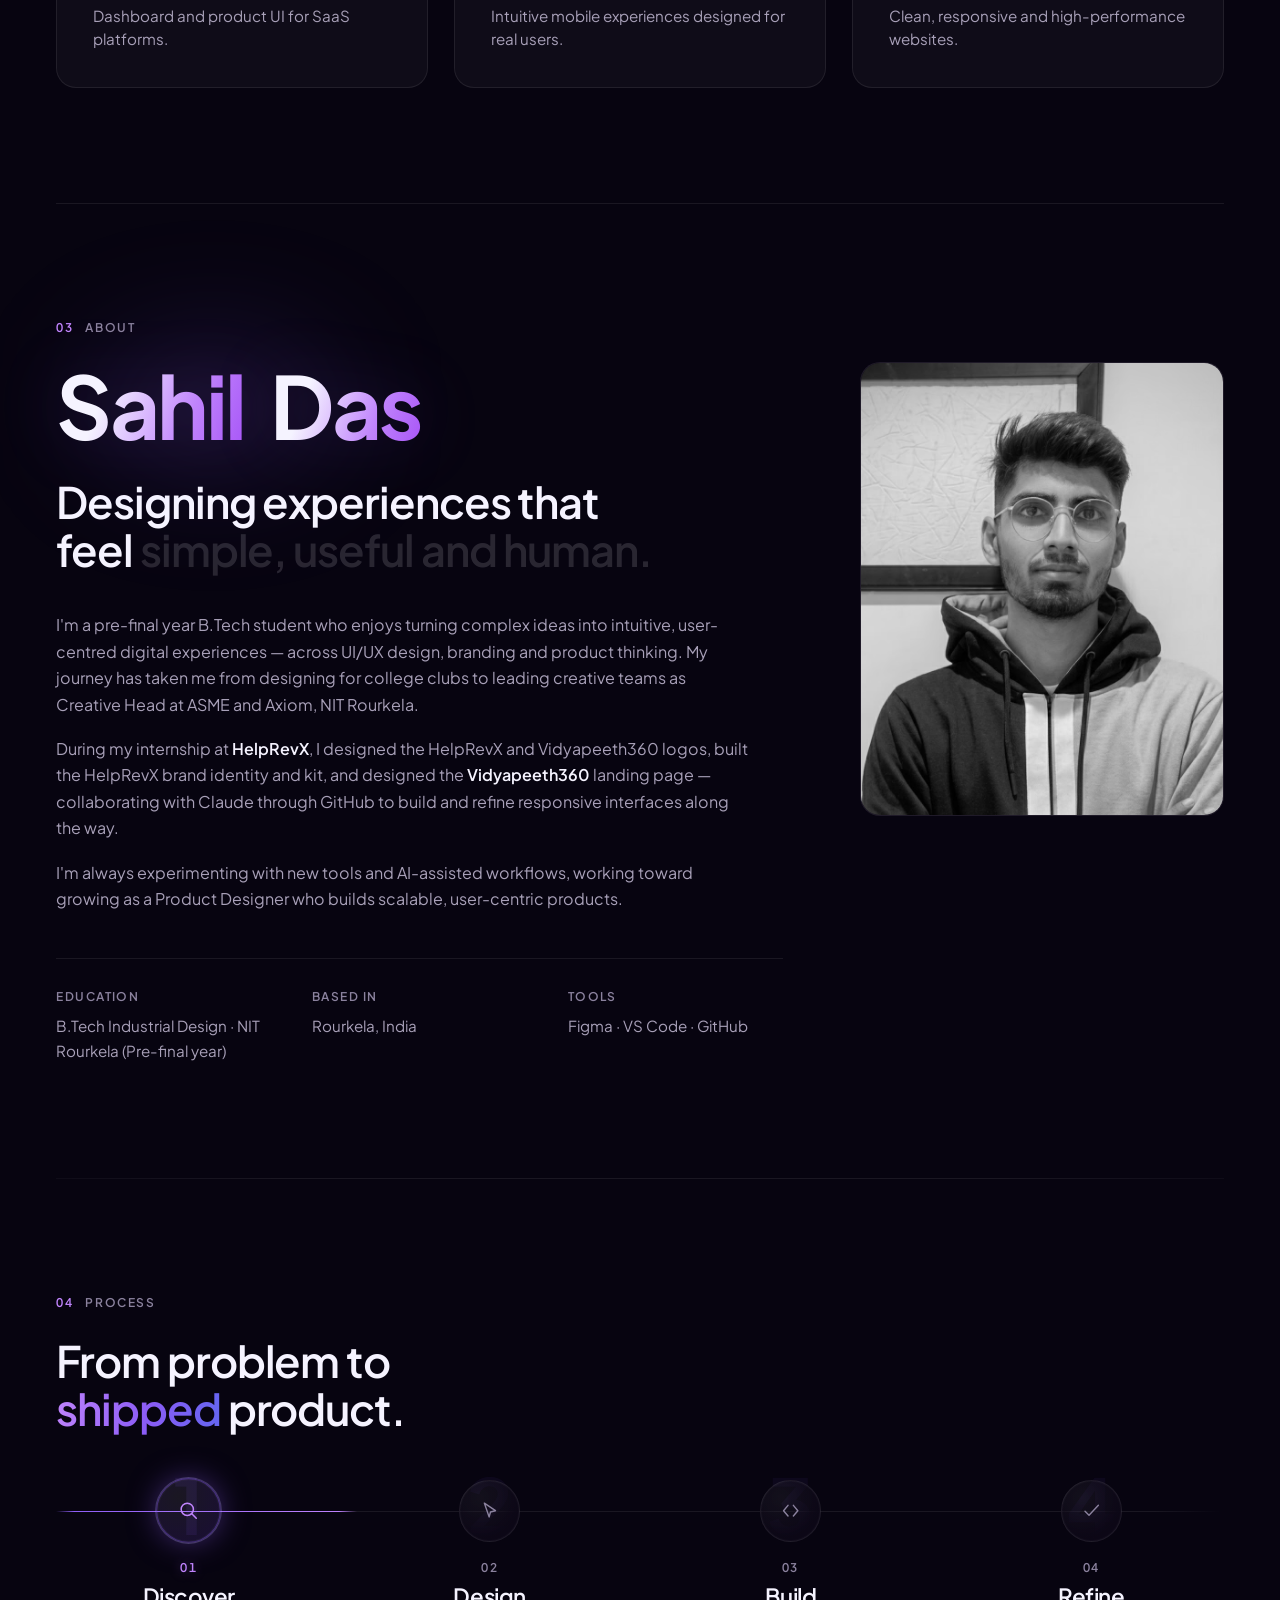
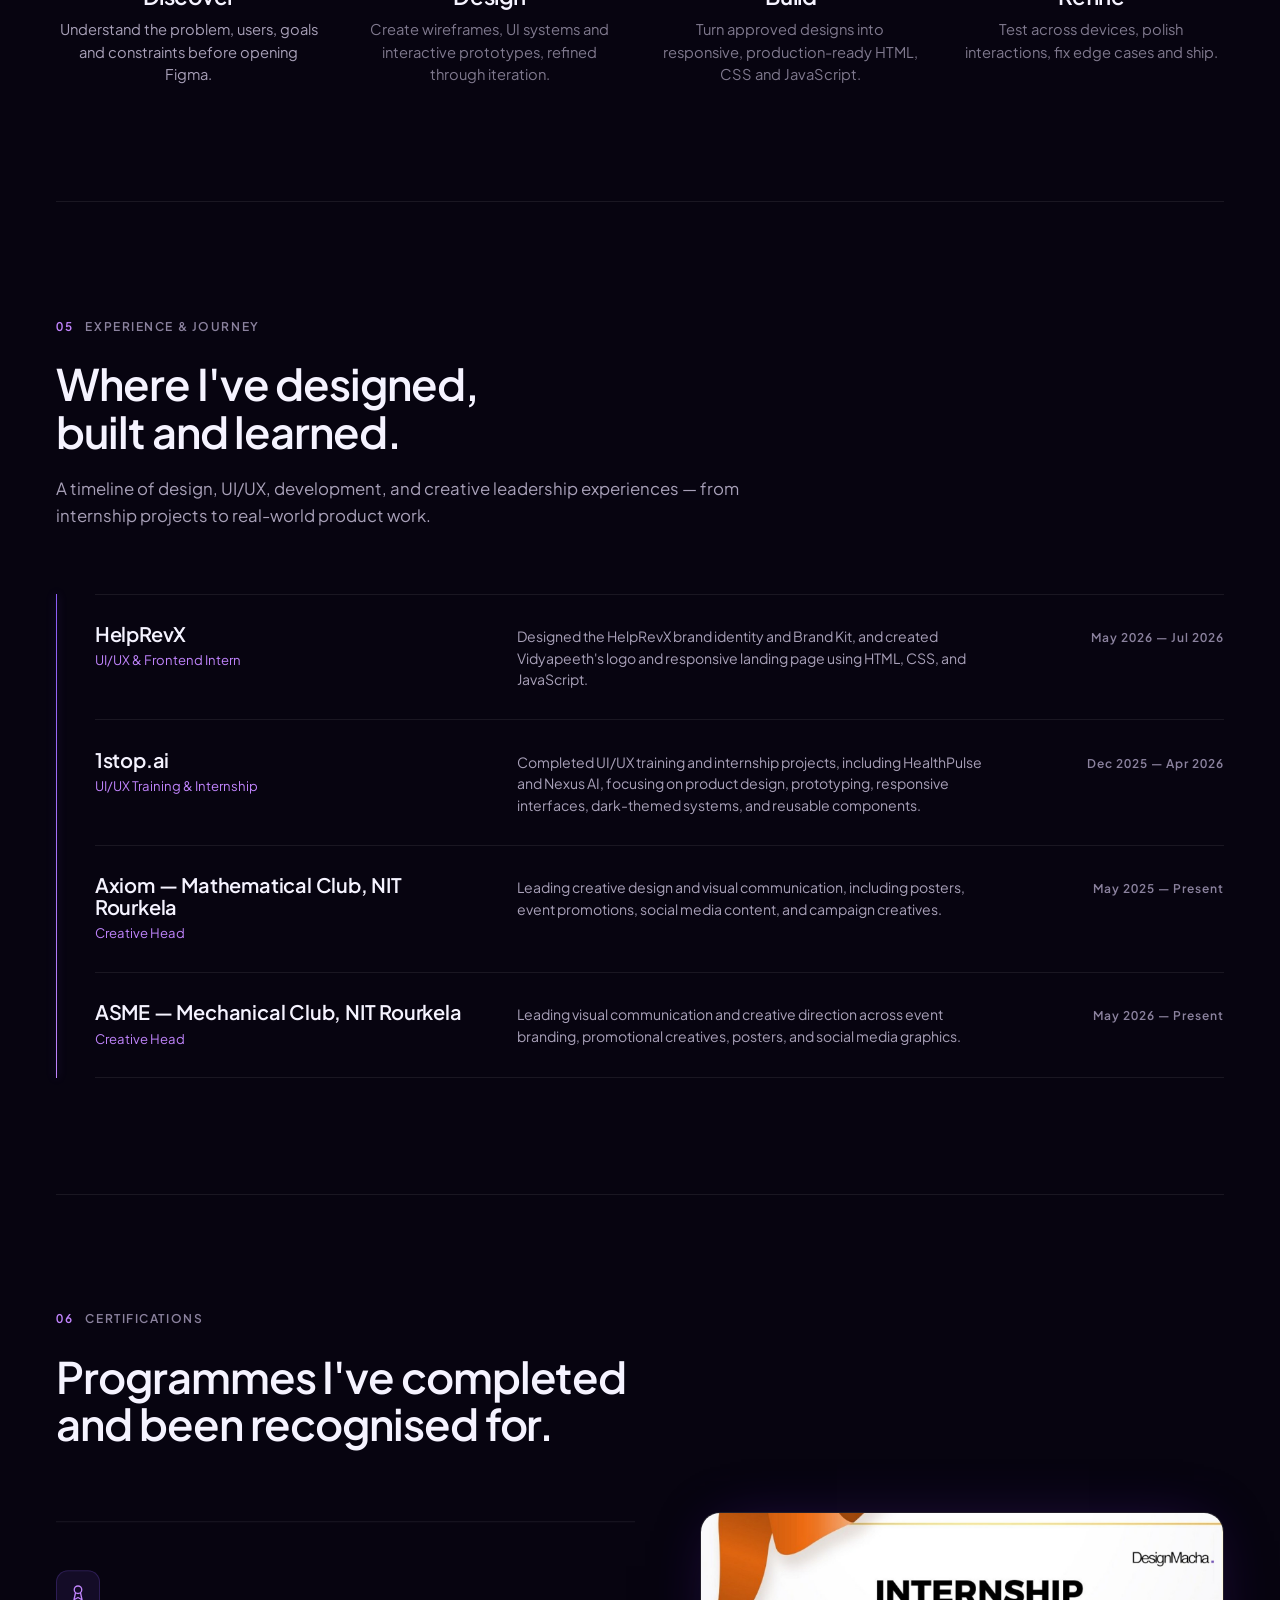
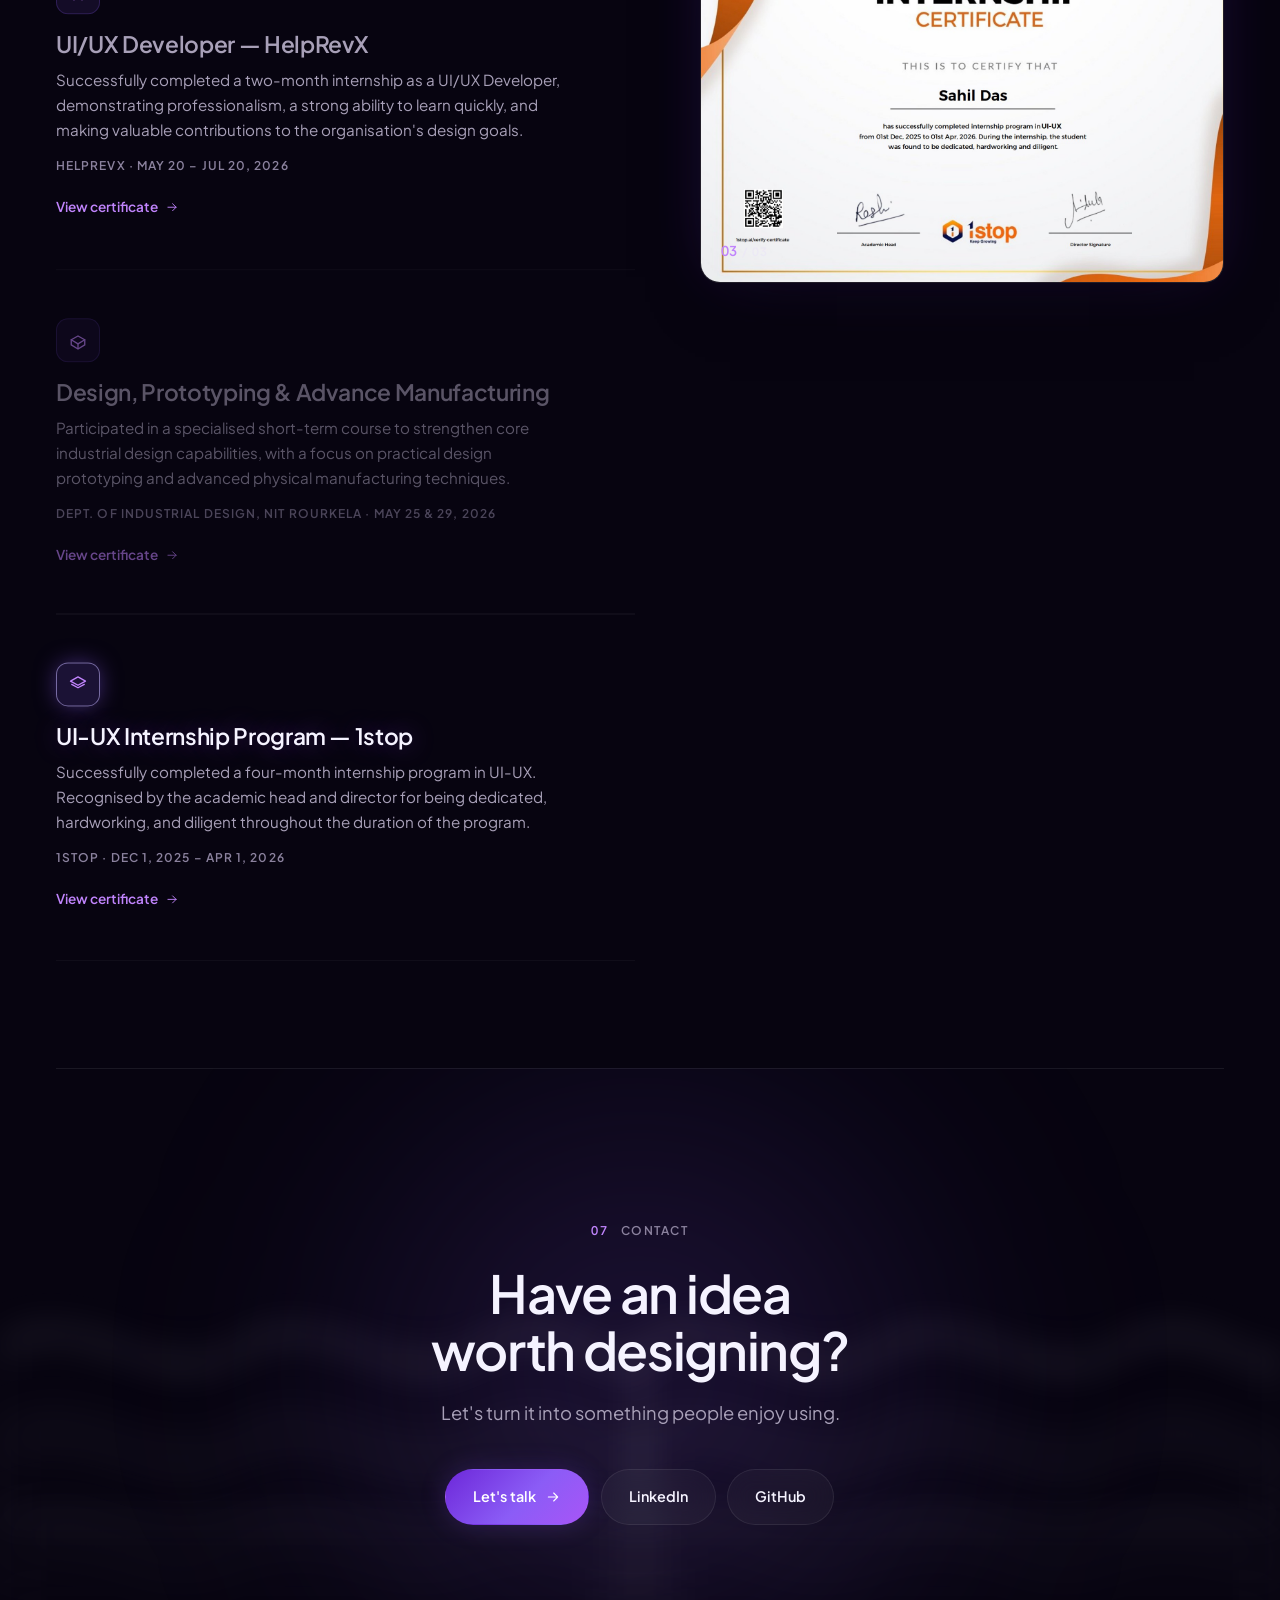
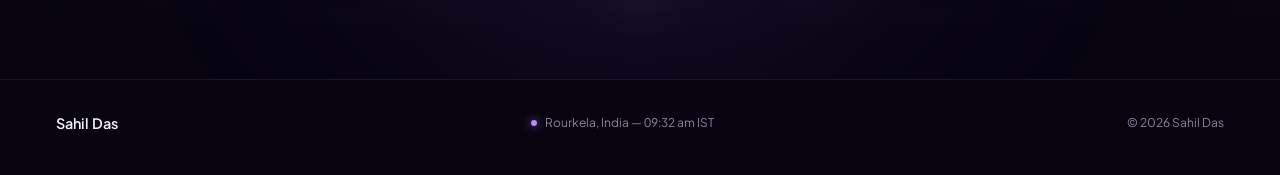
==== commit 4b404807: "Add premium AI portfolio assistant A chatbot lives behind a new "Ask AI" nav button (compact pill on" ====
--- a/index.html
+++ b/index.html
@@ -26,6 +26,7 @@
 <link href="https://fonts.googleapis.com/css2?family=Plus+Jakarta+Sans:ital,wght@0,300;0,400;0,500;0,600;0,700;1,400&display=swap" rel="stylesheet" />
 
 <link rel="stylesheet" href="style.css" />
+<link rel="stylesheet" href="chatbot.css" />
 <!-- Content stays visible if JavaScript never runs -->
 <script>document.documentElement.className = 'js';</script>
 
@@ -92,6 +93,13 @@
       <!-- Add a PDF at assets/sahil-das-resume.pdf and uncomment to show a resume link
       <a class="nav__link" href="assets/sahil-das-resume.pdf" target="_blank" rel="noopener">Resume</a>
       -->
+      <button class="ai-btn" id="aiBtn" type="button" data-cursor="btn"
+              aria-haspopup="dialog" aria-expanded="false" aria-controls="aiPanel"
+              aria-label="Ask the portfolio AI assistant">
+        <span class="ai-btn__glow" aria-hidden="true"></span>
+        <svg class="ai-btn__spark" viewBox="0 0 24 24" aria-hidden="true"><path d="M12 3l1.6 5.4L19 10l-5.4 1.6L12 17l-1.6-5.4L5 10l5.4-1.6L12 3Z"/></svg>
+        <span class="ai-btn__label">Ask AI</span>
+      </button>
       <a class="nav__cta" href="mailto:founder@helprevx.com" data-cursor="btn">Let's talk <span aria-hidden="true">↗</span></a>
       <button class="burger" id="burger" type="button" aria-label="Open menu" aria-expanded="false" aria-controls="menu">
         <span></span><span></span>
@@ -879,6 +887,37 @@
   <img id="lbImg" src="" alt="" />
 </div>
 
+<!-- AI portfolio assistant -->
+<div class="aic" id="aiPanel" hidden>
+  <div class="aic__scrim" data-ai-close></div>
+  <div class="aic__win" role="dialog" aria-modal="true" aria-labelledby="aicTitle">
+    <header class="aic__head">
+      <span class="aic__head-ic" aria-hidden="true">
+        <svg viewBox="0 0 24 24"><path d="M12 3l1.6 5.4L19 10l-5.4 1.6L12 17l-1.6-5.4L5 10l5.4-1.6L12 3Z"/></svg>
+      </span>
+      <div class="aic__head-copy">
+        <p class="aic__t" id="aicTitle">Portfolio AI Assistant</p>
+        <p class="aic__sub">Your guide to Sahil's work</p>
+        <span class="aic__status"><i class="aic__dot" aria-hidden="true"></i>Online</span>
+      </div>
+      <button class="aic__x" type="button" data-ai-close aria-label="Close chat" data-cursor="btn">
+        <svg viewBox="0 0 24 24" aria-hidden="true"><path d="M6 6l12 12M18 6L6 18"/></svg>
+      </button>
+    </header>
+
+    <div class="aic__body" id="aicBody" role="log" aria-live="polite" aria-label="Conversation"></div>
+
+    <form class="aic__inputbar" id="aicForm">
+      <textarea class="aic__input" id="aicInput" rows="1" placeholder="Ask me about Sahil's work..." aria-label="Message"></textarea>
+      <button class="aic__send" id="aicSend" type="submit" disabled aria-label="Send message">
+        <svg viewBox="0 0 24 24" aria-hidden="true"><path d="M4 12h16M13 5l7 7-7 7"/></svg>
+      </button>
+    </form>
+  </div>
+</div>
+
 <script src="script.js"></script>
+<script src="data/portfolio-data.js"></script>
+<script src="chatbot.js"></script>
 </body>
 </html>
--- a/chatbot.css
+++ b/chatbot.css
@@ -0,0 +1,161 @@
+/* ==========================================================================
+   AI CHATBOT — premium portfolio assistant
+   --------------------------------------------------------------------------
+   Loads after style.css (and case-study.css, where present) and inherits
+   every token — --bg, --acc, --text, --line, --r, --e, --glass, --shadow,
+   etc. Purely additive: nothing here touches an existing selector.
+
+   01  Navbar button
+   02  Panel shell (scrim + window)
+   03  Header
+   04  Messages
+   05  Cards / actions / chips
+   06  Input bar
+   07  Responsive
+   08  Reduced motion
+   ========================================================================== */
+
+/* ══ 01. NAVBAR BUTTON ═══════════════════════════════════════════════ */
+.ai-btn{
+  position:relative;isolation:isolate;display:inline-flex;align-items:center;gap:.45rem;
+  padding:.55rem 1.05rem .55rem .85rem;border-radius:99px;font-family:inherit;cursor:pointer;
+  border:1px solid var(--line-hi);color:var(--text);font-size:.85rem;font-weight:600;
+  background:linear-gradient(135deg, rgba(139,92,246,.16), rgba(99,102,241,.1));
+  transition:border-color var(--t-s), background var(--t-s), transform var(--t-s), box-shadow var(--t-s);
+}
+.ai-btn__glow{
+  position:absolute;inset:-45%;z-index:-1;border-radius:inherit;pointer-events:none;filter:blur(14px);
+  background:radial-gradient(ellipse 60% 60% at 50% 50%, rgba(139,92,246,.4), transparent 70%);
+  animation:aiGlowPulse 3.6s ease-in-out infinite;
+}
+@keyframes aiGlowPulse{0%,100%{opacity:.4;transform:scale(.92)}50%{opacity:.8;transform:scale(1.05)}}
+.ai-btn__spark{width:14px;height:14px;flex:none;color:var(--acc-3)}
+.ai-btn__spark path{fill:currentColor}
+.ai-btn:hover{border-color:var(--acc-3);background:linear-gradient(135deg, rgba(139,92,246,.28), rgba(99,102,241,.16));box-shadow:var(--glow-s);transform:translateY(-1px)}
+.ai-btn[aria-expanded="true"]{border-color:var(--acc-3);background:linear-gradient(135deg, rgba(139,92,246,.32), rgba(99,102,241,.2))}
+
+@media (max-width:1024px){
+  .ai-btn{width:42px;height:42px;padding:0;justify-content:center;border-radius:50%}
+  .ai-btn__label{display:none}
+  .ai-btn__spark{width:16px;height:16px}
+}
+
+/* ══ 02. PANEL SHELL ═════════════════════════════════════════════════ */
+.aic{position:fixed;inset:0;z-index:1300;pointer-events:none}
+.aic:not([hidden]){pointer-events:auto}
+.aic__scrim{position:absolute;inset:0;background:rgba(5,3,12,0);transition:background .35s var(--e)}
+.aic.is-on .aic__scrim{background:rgba(5,3,12,.4)}
+
+.aic__win{
+  position:fixed;right:clamp(1rem,3vw,1.75rem);bottom:clamp(1rem,3vw,1.75rem);
+  width:min(430px, calc(100vw - 2rem));height:min(680px, calc(100vh - 2rem));
+  display:flex;flex-direction:column;border-radius:22px;overflow:hidden;
+  background:rgba(12,7,22,.82);backdrop-filter:blur(28px) saturate(140%);-webkit-backdrop-filter:blur(28px) saturate(140%);
+  border:1px solid var(--line-hi);
+  box-shadow:0 30px 90px -20px rgba(0,0,0,.7), 0 0 0 1px rgba(139,92,246,.08), var(--glow-m);
+  opacity:0;transform:translateY(22px) scale(.97);transform-origin:bottom right;
+  transition:opacity .36s var(--e), transform .36s var(--e);
+}
+.aic.is-on .aic__win{opacity:1;transform:translateY(0) scale(1)}
+
+/* ══ 03. HEADER ══════════════════════════════════════════════════════ */
+.aic__head{display:flex;align-items:flex-start;gap:.75rem;padding:1.1rem 1.1rem .95rem;border-bottom:1px solid var(--line);flex:none}
+.aic__head-ic{
+  width:38px;height:38px;border-radius:12px;flex:none;display:grid;place-items:center;color:var(--acc-3);
+  background:linear-gradient(135deg, rgba(139,92,246,.3), rgba(99,102,241,.16));border:1px solid var(--line-hi);
+}
+.aic__head-ic svg{width:18px;height:18px;fill:currentColor}
+.aic__head-copy{flex:1;min-width:0}
+.aic__t{font-size:.95rem;font-weight:700;color:var(--text)}
+.aic__sub{font-size:.78rem;color:var(--text-3);margin-top:.15rem}
+.aic__status{display:inline-flex;align-items:center;gap:.35rem;margin-top:.45rem;font-size:.68rem;font-weight:700;letter-spacing:.04em;text-transform:uppercase;color:#4ade80}
+.aic__dot{width:6px;height:6px;border-radius:50%;background:#4ade80;animation:aiDotPulse 2s ease-in-out infinite}
+@keyframes aiDotPulse{0%,100%{box-shadow:0 0 0 0 rgba(74,222,128,.5)}50%{box-shadow:0 0 0 5px rgba(74,222,128,0)}}
+.aic__x{
+  width:34px;height:34px;border-radius:50%;flex:none;display:grid;place-items:center;
+  border:1px solid var(--line);background:var(--glass);color:var(--text-2);
+  transition:border-color var(--t-s), color var(--t-s), background var(--t-s);
+}
+.aic__x:hover{border-color:var(--line-hi);color:var(--text);background:rgba(139,92,246,.12)}
+.aic__x svg{width:14px;height:14px}
+
+/* ══ 04. MESSAGES ════════════════════════════════════════════════════ */
+.aic__body{flex:1;overflow-y:auto;overflow-x:hidden;padding:1.1rem;display:flex;flex-direction:column;gap:.9rem;scroll-behavior:smooth}
+.aic__msg{display:flex;gap:.55rem;max-width:100%}
+.aic__msg--user{justify-content:flex-end}
+.aic__ic{
+  width:26px;height:26px;flex:none;margin-top:.1rem;border-radius:8px;display:grid;place-items:center;
+  background:rgba(139,92,246,.16);border:1px solid var(--line-hi);color:var(--acc-3);
+}
+.aic__ic svg{width:13px;height:13px;fill:currentColor}
+.aic__bubble{max-width:84%;padding:.7rem .9rem;font-size:.86rem;line-height:1.55;word-break:break-word}
+.aic__msg--user .aic__bubble{background:linear-gradient(135deg, var(--acc), var(--acc-2));color:#fff;border-radius:16px 16px 4px 16px}
+.aic__msg--bot .aic__bubble{background:var(--glass);border:1px solid var(--line);color:var(--text-2);border-radius:4px 16px 16px 16px}
+.aic__bubble p{margin:0}
+.aic__bubble p + p{margin-top:.55rem}
+
+.js .aic__msg{animation:aicIn .38s var(--e) both}
+@keyframes aicIn{from{opacity:0;transform:translateY(8px)}to{opacity:1;transform:none}}
+
+.aic__dots{display:flex;align-items:center;gap:4px;padding:.85rem .95rem}
+.aic__dots i{width:6px;height:6px;border-radius:50%;background:var(--acc-3);opacity:.4;animation:aiTyping 1.2s ease-in-out infinite}
+.aic__dots i:nth-child(2){animation-delay:.15s}
+.aic__dots i:nth-child(3){animation-delay:.3s}
+@keyframes aiTyping{0%,60%,100%{opacity:.35;transform:translateY(0)}30%{opacity:1;transform:translateY(-3px)}}
+
+/* ══ 05. CARDS / ACTIONS / CHIPS ═════════════════════════════════════ */
+.aic__cards{display:flex;flex-direction:column;gap:.5rem;margin-top:.7rem}
+.aic__card{display:flex;flex-direction:column;gap:.15rem;padding:.7rem .8rem;border-radius:12px;border:1px solid var(--line);background:rgba(255,255,255,.02);transition:border-color var(--t-s), background var(--t-s), transform var(--t-s)}
+.aic__card:hover{border-color:var(--line-hi);background:rgba(139,92,246,.08);transform:translateX(2px)}
+.aic__card-t{font-size:.85rem;font-weight:700;color:var(--text)}
+.aic__card-cat{font-size:.66rem;font-weight:700;letter-spacing:.04em;text-transform:uppercase;color:var(--acc-3)}
+.aic__card-d{font-size:.78rem;color:var(--text-3);line-height:1.45}
+.aic__card-go{display:inline-flex;align-items:center;gap:.3rem;margin-top:.3rem;font-size:.74rem;font-weight:600;color:var(--acc-3)}
+.aic__card-go svg{width:11px;height:11px}
+
+.aic__actions{display:flex;flex-wrap:wrap;gap:.5rem;margin-top:.75rem}
+.aic__act{display:inline-flex;align-items:center;gap:.4rem;padding:.5rem .85rem;border-radius:99px;border:1px solid var(--line-hi);background:rgba(139,92,246,.1);color:var(--text);font-size:.78rem;font-weight:600;transition:background var(--t-s), transform var(--t-s)}
+.aic__act:hover{background:rgba(139,92,246,.22);transform:translateY(-1px)}
+.aic__act svg{width:11px;height:11px}
+
+.aic__chips-inline{display:flex;flex-wrap:wrap;gap:.4rem;margin-top:.8rem}
+.aic__chip{padding:.4rem .75rem;border-radius:99px;border:1px solid var(--line);background:transparent;color:var(--text-2);font-size:.75rem;font-weight:600;font-family:inherit;cursor:pointer;transition:border-color var(--t-s), color var(--t-s), background var(--t-s)}
+.aic__chip:hover{border-color:var(--line-hi);color:var(--text);background:rgba(139,92,246,.1)}
+
+/* ══ 06. INPUT BAR ═══════════════════════════════════════════════════ */
+.aic__inputbar{display:flex;align-items:flex-end;gap:.6rem;padding:.85rem 1rem;border-top:1px solid var(--line);flex:none}
+.aic__input{
+  flex:1;resize:none;max-height:120px;font:inherit;font-size:.85rem;line-height:1.4;color:var(--text);
+  background:var(--glass);border:1px solid var(--line);border-radius:14px;padding:.65rem .9rem;
+  transition:border-color var(--t-s), box-shadow var(--t-s);
+}
+.aic__input::placeholder{color:var(--text-3)}
+.aic__input:focus{outline:none;border-color:var(--acc-3);box-shadow:0 0 0 3px rgba(139,92,246,.15)}
+.aic__send{
+  width:40px;height:40px;flex:none;border:none;border-radius:50%;display:grid;place-items:center;cursor:pointer;
+  background:linear-gradient(135deg, var(--acc), var(--acc-2));color:#fff;
+  transition:opacity var(--t-s), transform var(--t-s);
+}
+.aic__send svg{width:16px;height:16px}
+.aic__send:hover:not(:disabled){transform:scale(1.06)}
+.aic__send:disabled{opacity:.35;cursor:not-allowed}
+
+/* ══ 07. RESPONSIVE ══════════════════════════════════════════════════ */
+@media (max-width:640px){
+  .aic__win{
+    inset:0;right:0;bottom:0;width:100%;height:100dvh;border-radius:0;
+    padding-bottom:env(safe-area-inset-bottom);
+  }
+  .aic__head{padding-top:max(1.1rem, env(safe-area-inset-top))}
+}
+@media (max-width:390px){
+  .aic__bubble,.aic__card{font-size:.82rem}
+}
+
+/* ══ 08. REDUCED MOTION ══════════════════════════════════════════════ */
+@media (prefers-reduced-motion:reduce){
+  .ai-btn__glow,.aic__dot,.aic__dots i{animation:none}
+  .aic__win{transition:opacity .12s linear}
+  .aic__body{scroll-behavior:auto}
+  .js .aic__msg{animation:none}
+}
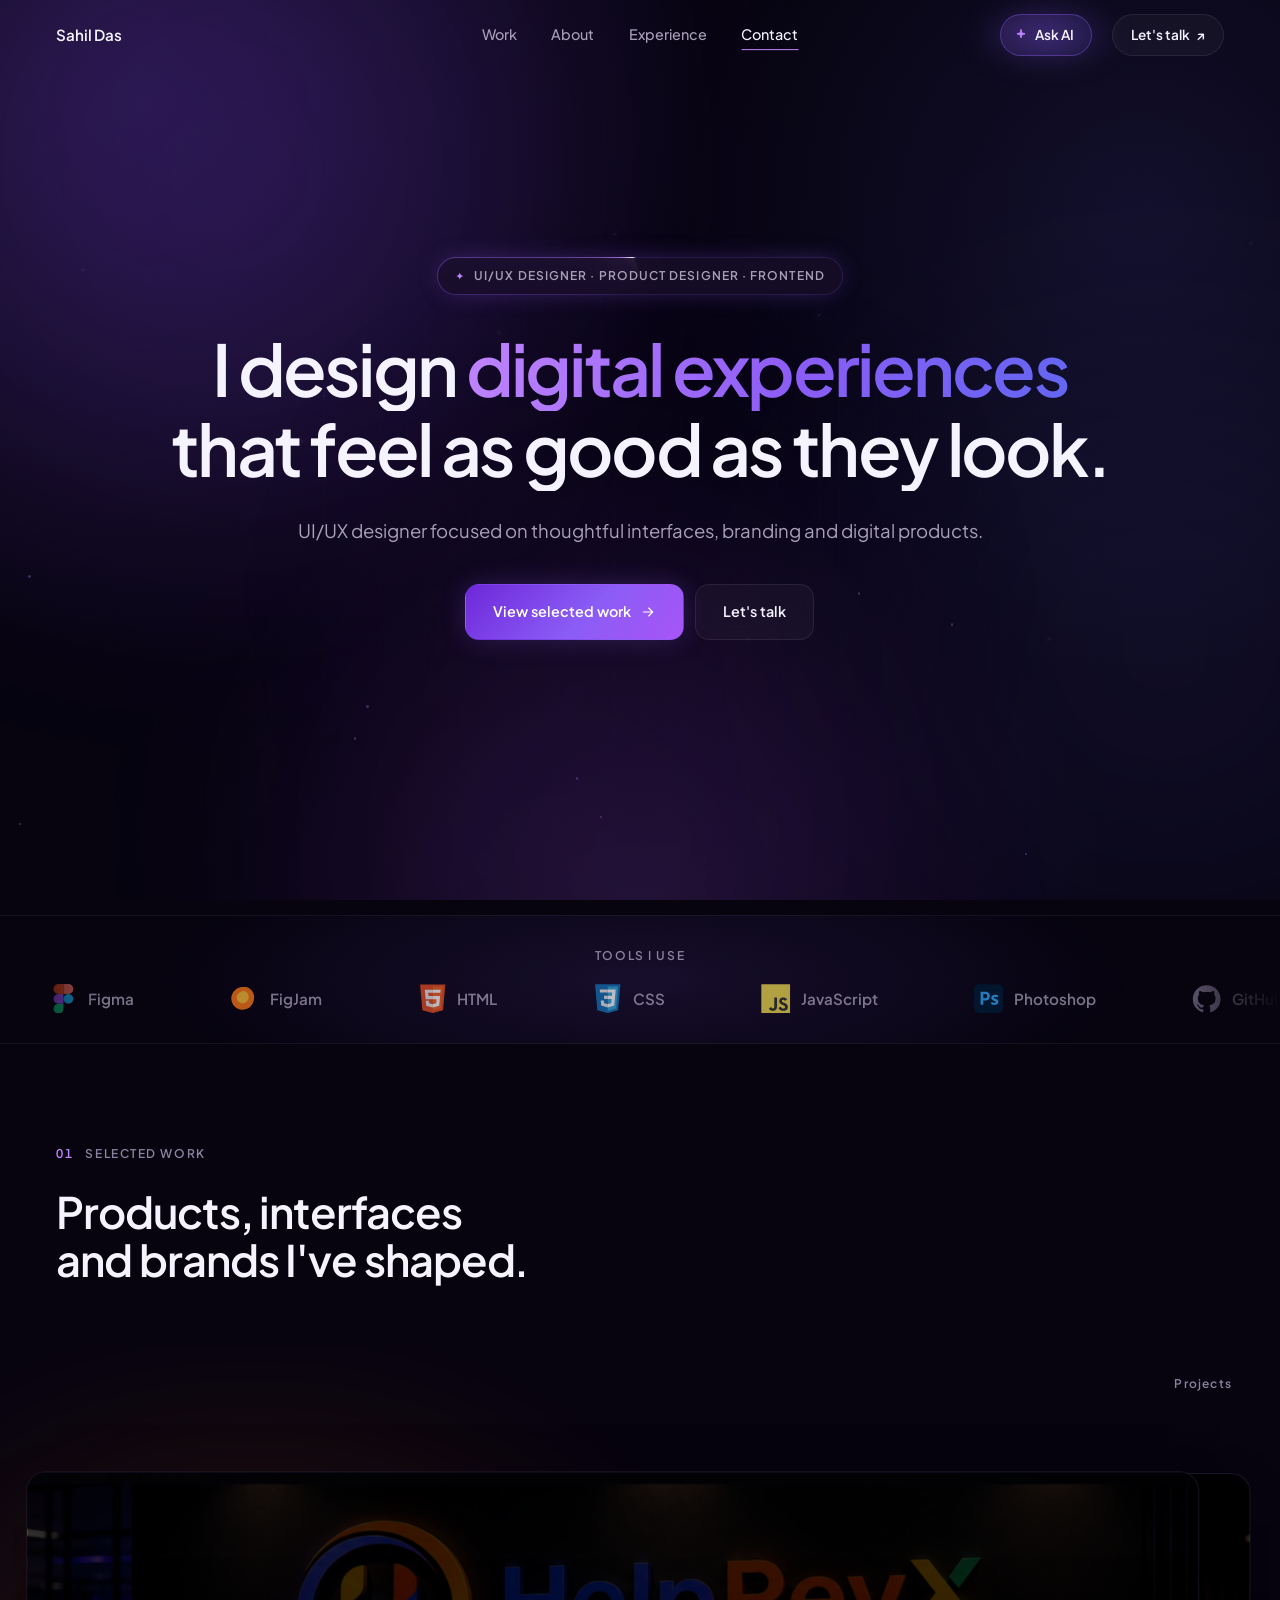
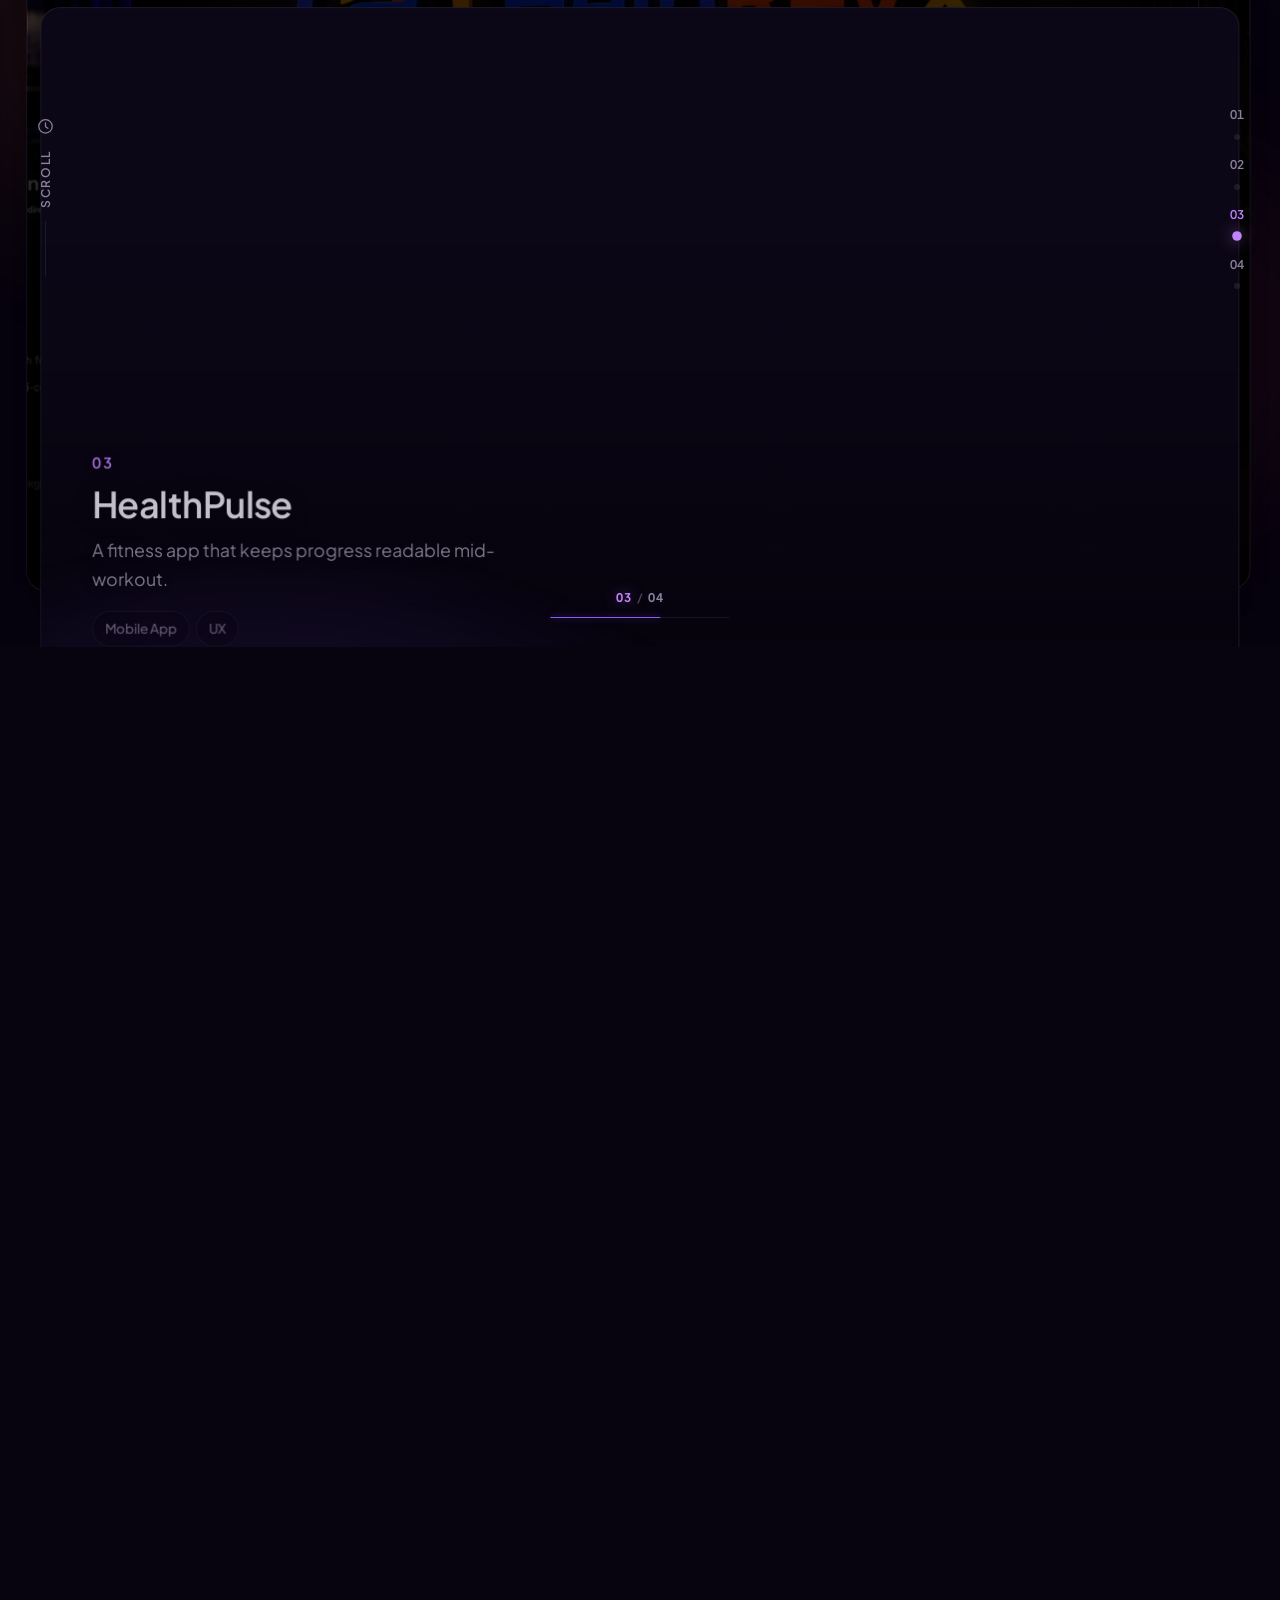
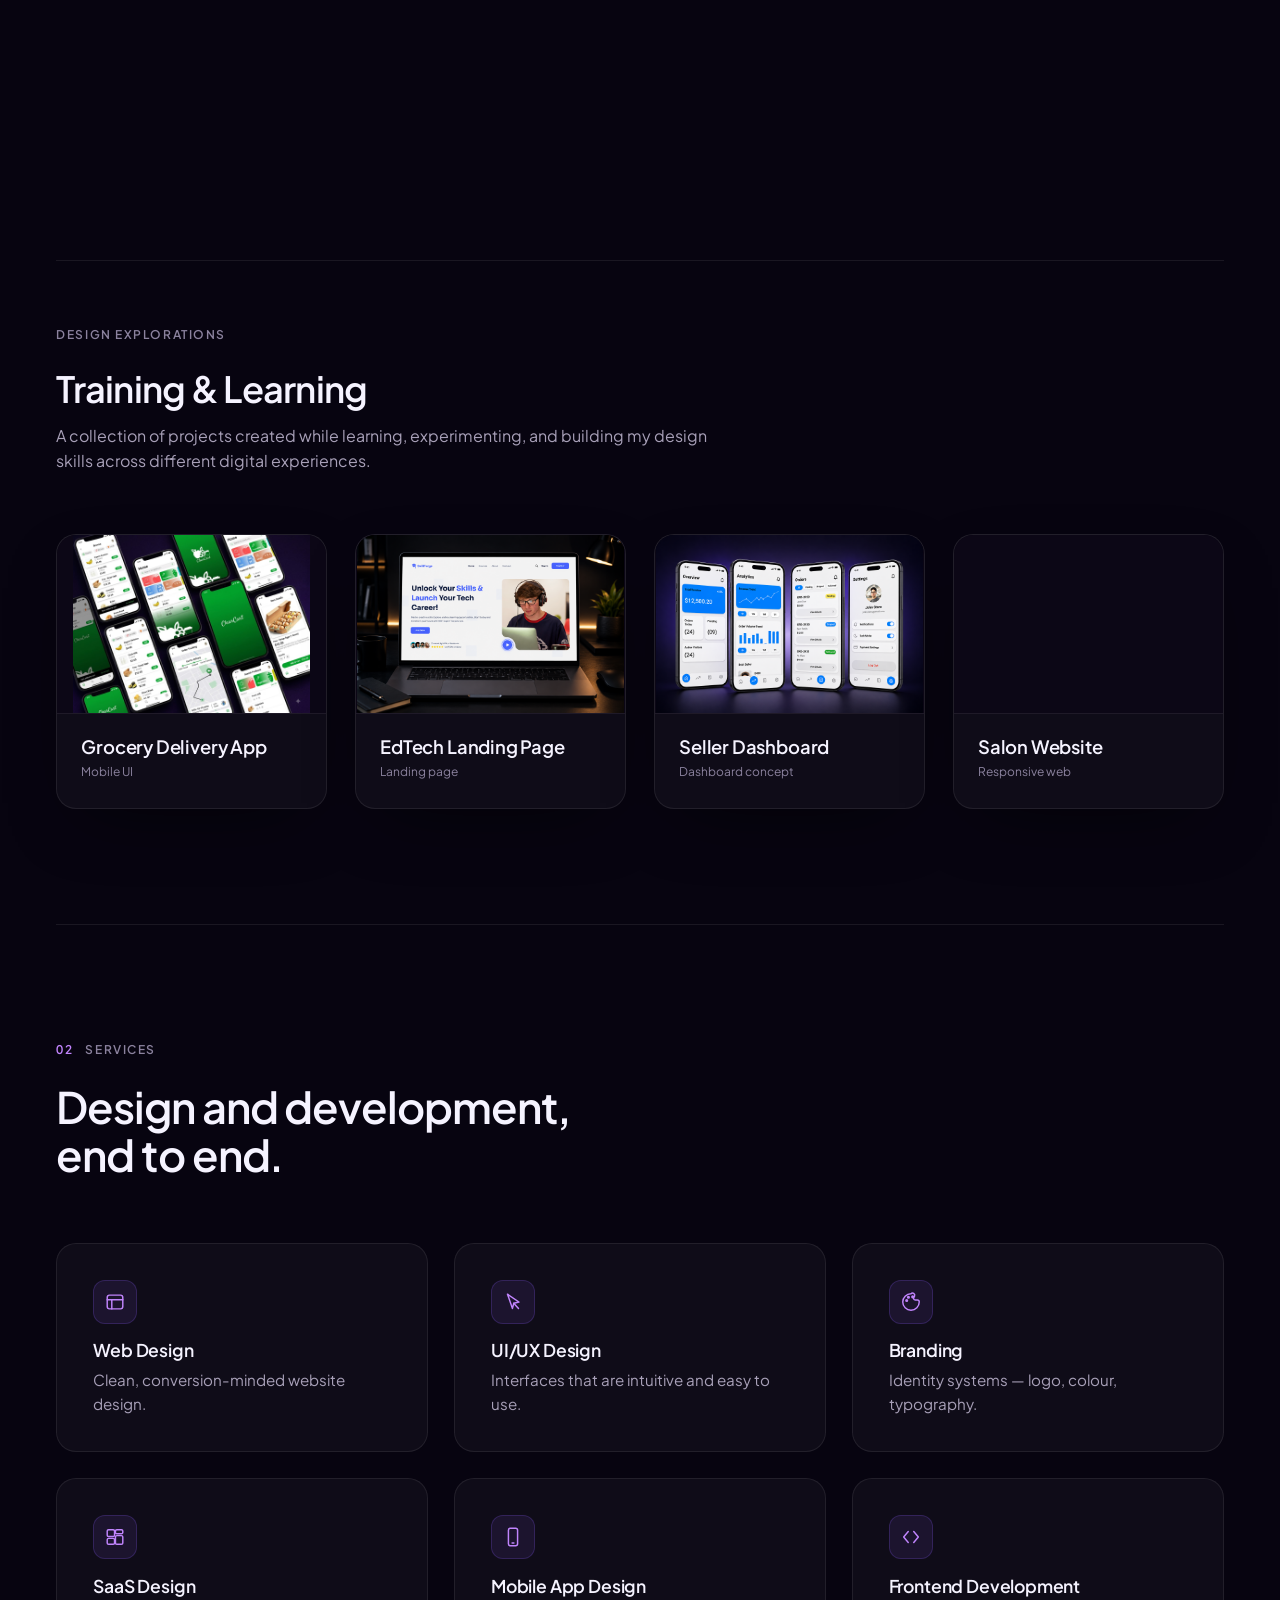
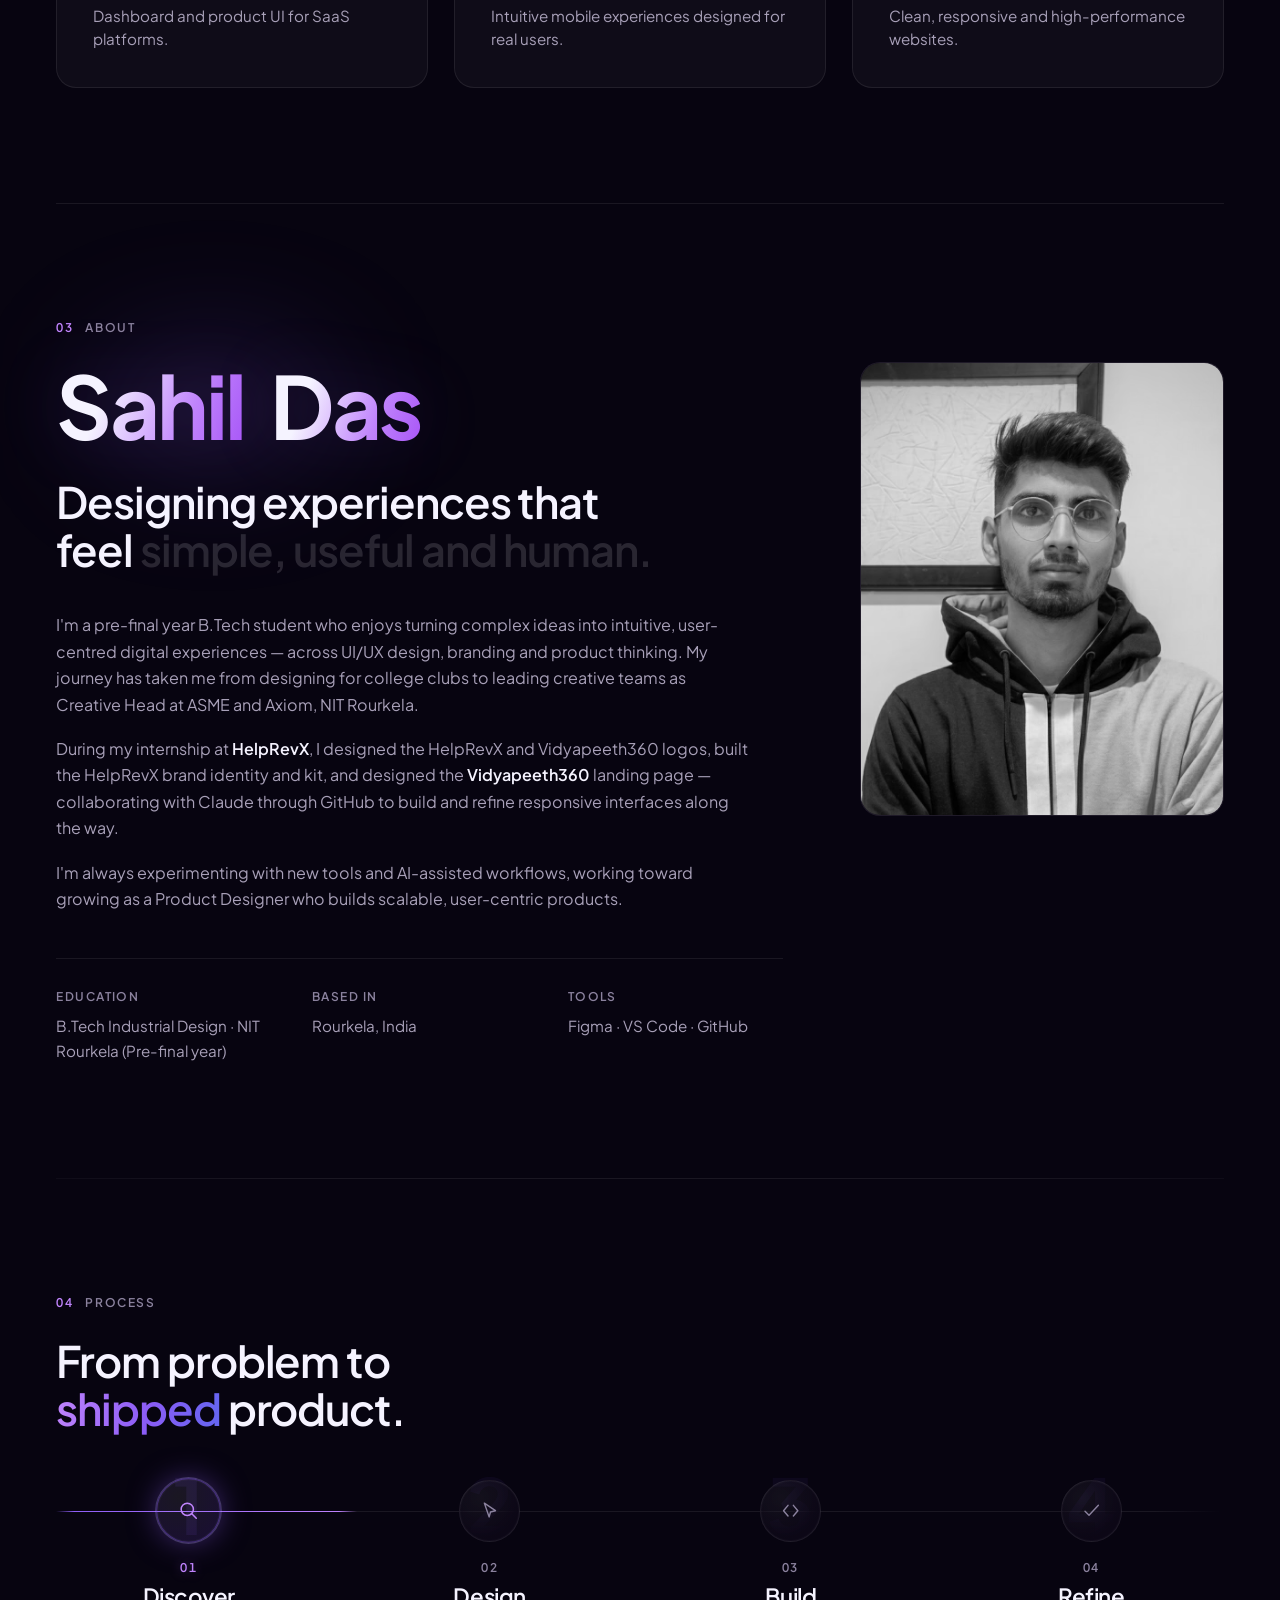
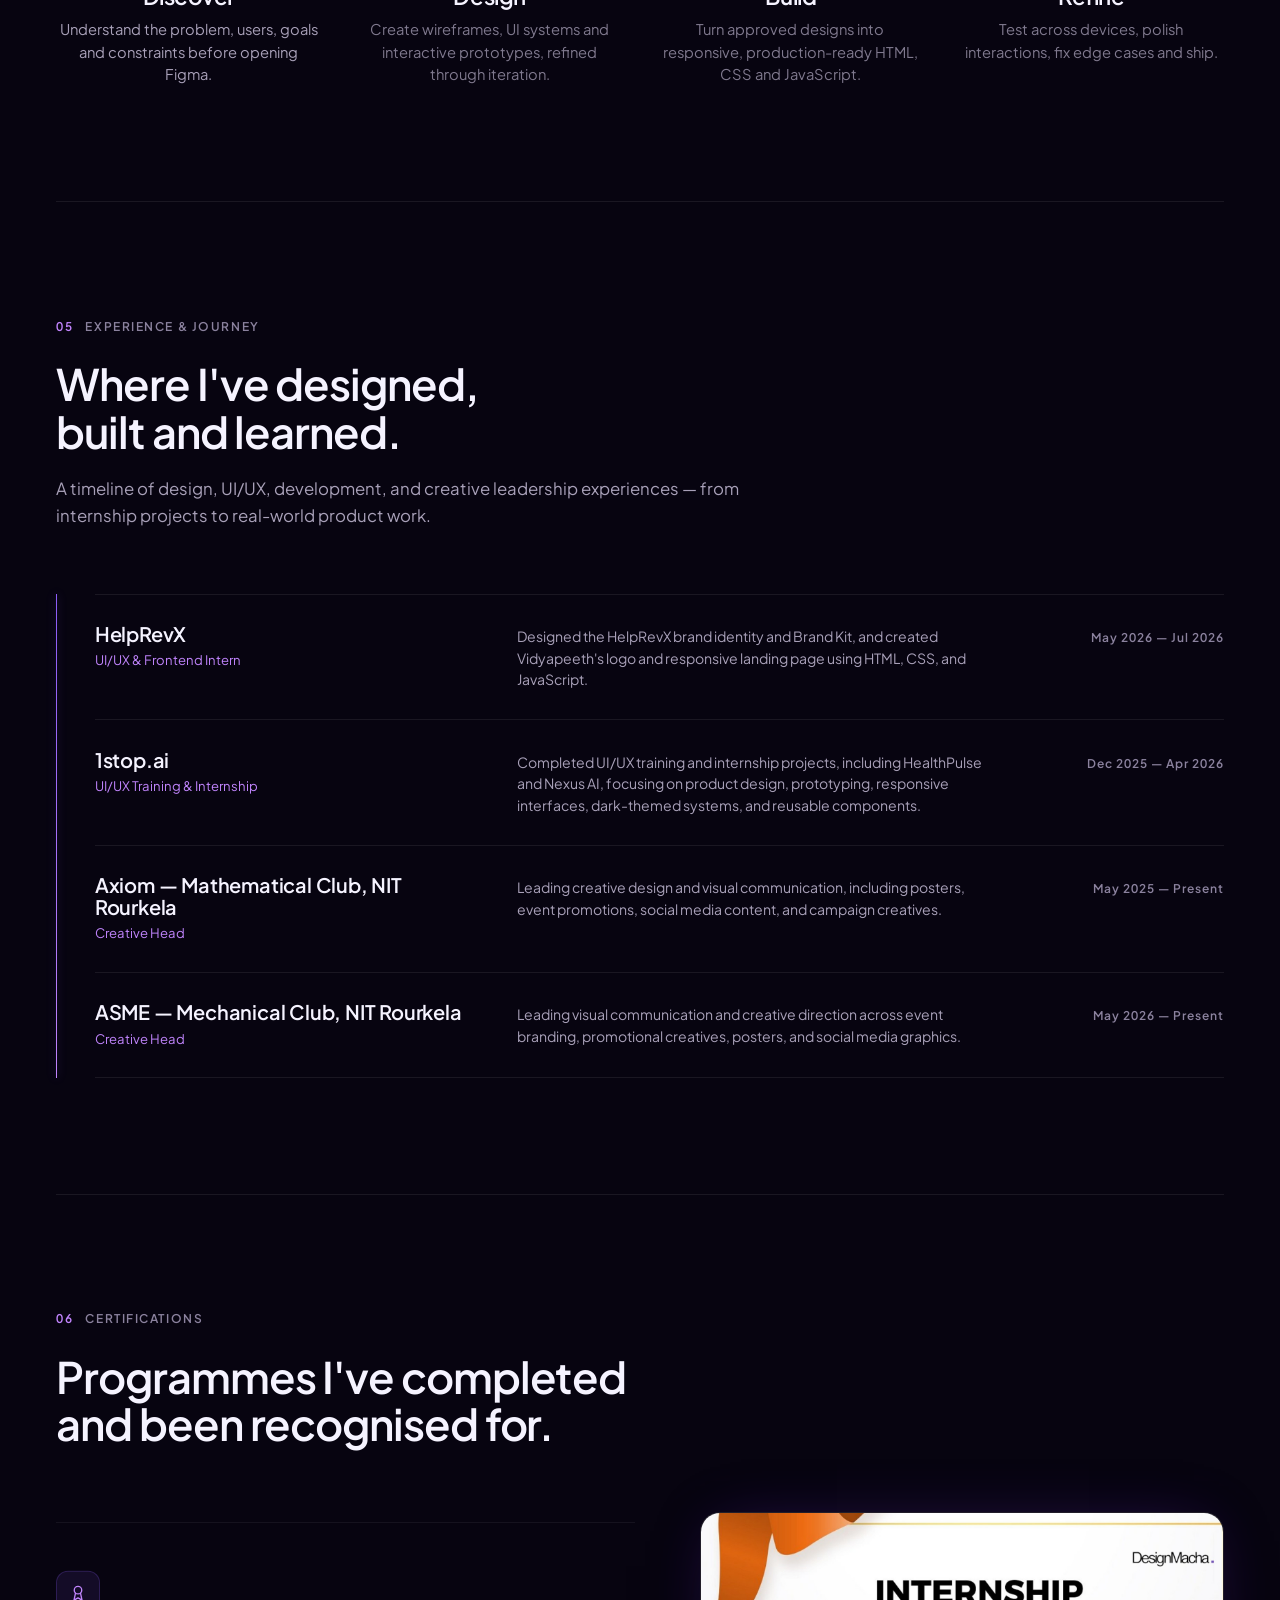
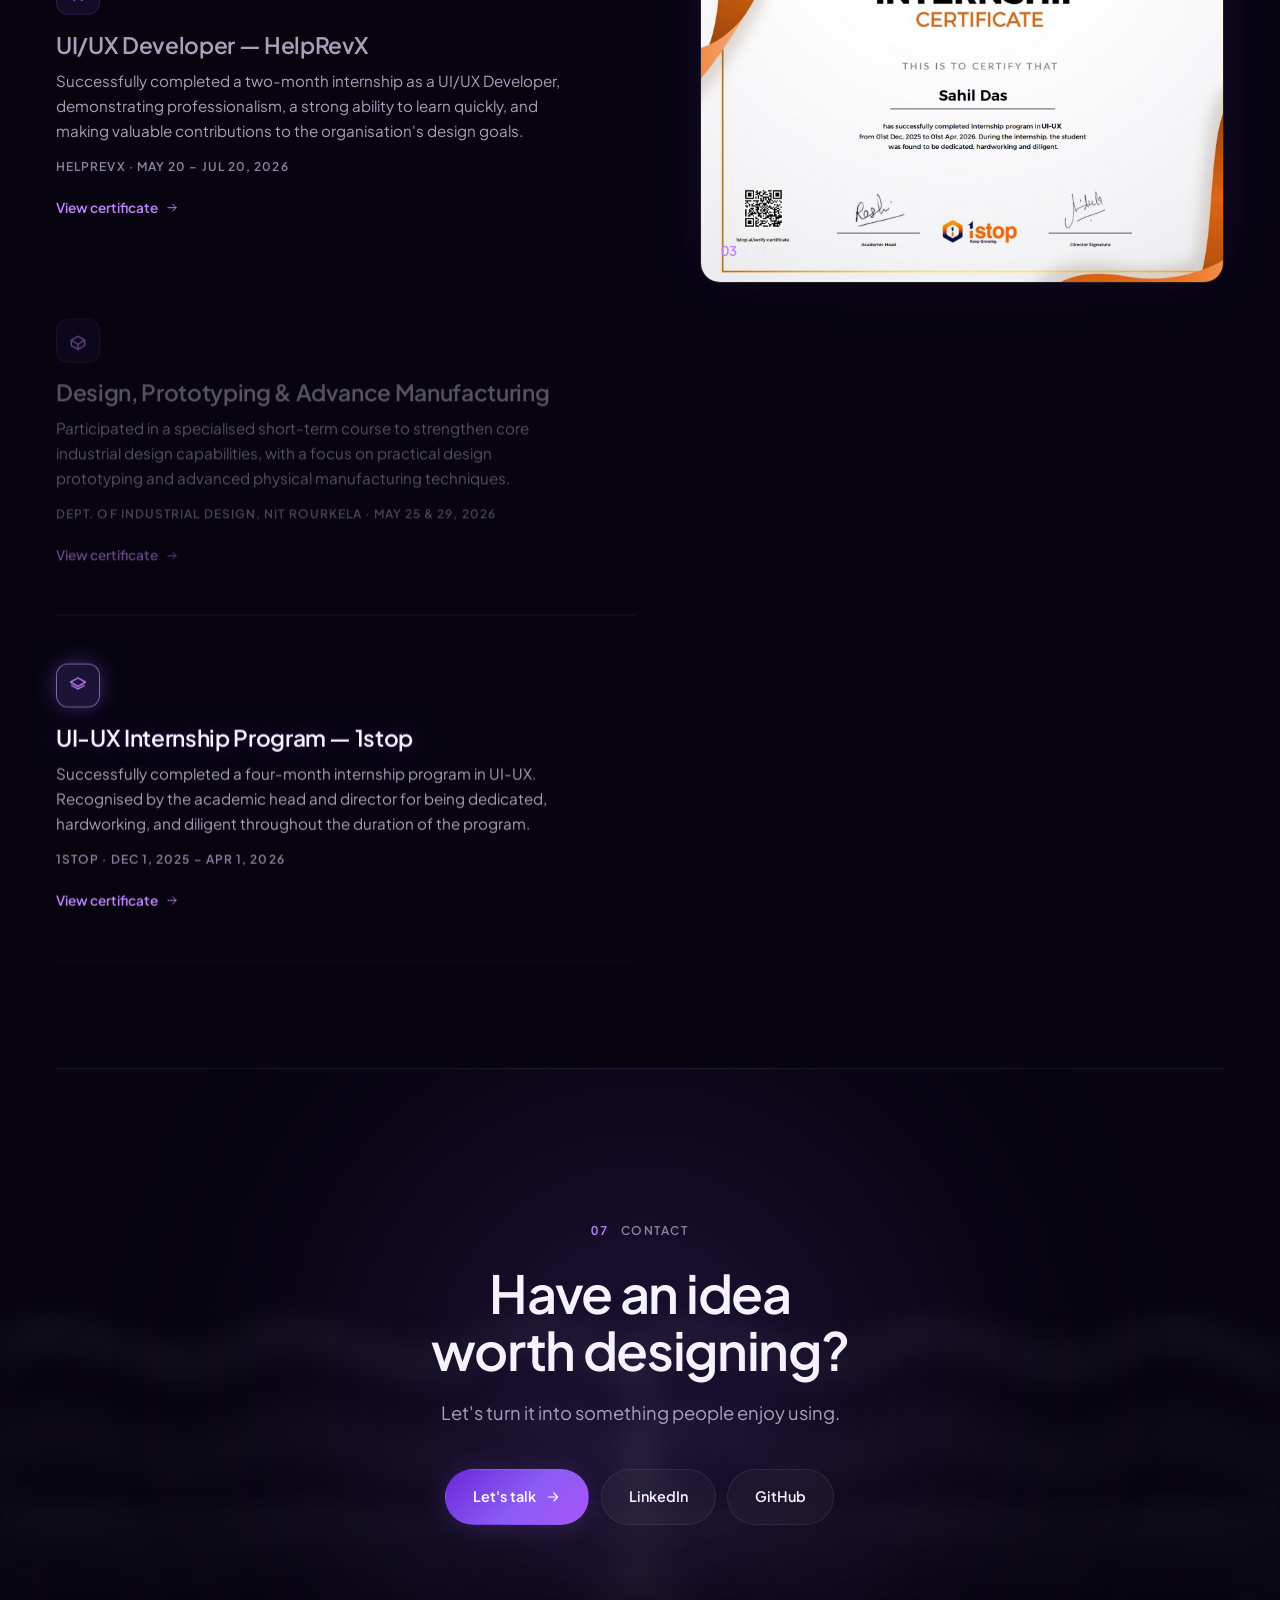
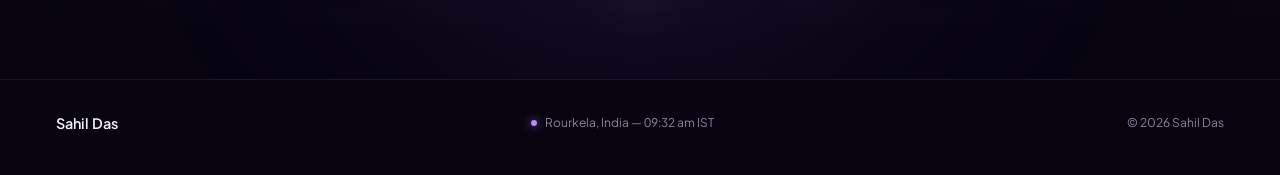
==== commit 77281de3: "Add live project links, move back-link into sticky nav, refresh 4 hero images - Added real "Visit Pr" ====
--- a/index.html
+++ b/index.html
@@ -336,9 +336,9 @@
             <button class="hit" type="button" data-cursor="view" aria-label="Open case study: Vidyapeeth360">Open case study</button>
             <figure class="slide__media">
               <div class="slide__tilt">
-                <img src="images/vidyapeeth-hero.png"
+                <img src="images/vidyapeeth-updated-ui.png"
                      alt="Vidyapeeth360 landing page — institution management platform"
-                     width="1536" height="1024" loading="lazy" decoding="async" />
+                     width="1774" height="887" loading="lazy" decoding="async" />
               </div>
               <span class="slide__scrim" aria-hidden="true"></span>
               <span class="slide__cover" aria-hidden="true"></span>
@@ -358,9 +358,9 @@
             <button class="hit" type="button" data-cursor="view" aria-label="Open case study: HelpRevX">Open case study</button>
             <figure class="slide__media slide__media--center">
               <div class="slide__tilt">
-                <img src="images/helprevx-brand.png"
+                <img src="images/helprevx-updated-ui.png"
                      alt="HelpRevX brand direction — logo mark and wordmark"
-                     width="1536" height="1024" loading="lazy" decoding="async" />
+                     width="1867" height="842" loading="lazy" decoding="async" />
               </div>
               <span class="slide__scrim" aria-hidden="true"></span>
               <span class="slide__cover" aria-hidden="true"></span>
@@ -380,8 +380,8 @@
             <button class="hit" type="button" data-cursor="view" aria-label="Open case study: HealthPulse">Open case study</button>
             <figure class="slide__media slide__media--center">
               <div class="slide__tilt">
-                <img src="images/healthplus-fitness-app.jpg" alt="HealthPulse fitness mobile app screens"
-                     width="1024" height="572" loading="lazy" decoding="async" />
+                <img src="images/fitness-app-updated-ui.png" alt="HealthPulse fitness mobile app screens"
+                     width="1764" height="741" loading="lazy" decoding="async" />
               </div>
               <span class="slide__scrim" aria-hidden="true"></span>
               <span class="slide__cover" aria-hidden="true"></span>
@@ -401,8 +401,8 @@
             <button class="hit" type="button" data-cursor="view" aria-label="Open case study: Nexus AI">Open case study</button>
             <figure class="slide__media slide__media--center">
               <div class="slide__tilt">
-                <img src="images/nexusai.jpg" alt="Nexus AI SaaS dashboard interface"
-                     width="1024" height="665" loading="lazy" decoding="async" />
+                <img src="images/nexus-ai-updated-ui.png" alt="Nexus AI SaaS dashboard interface"
+                     width="1777" height="885" loading="lazy" decoding="async" />
               </div>
               <span class="slide__scrim" aria-hidden="true"></span>
               <span class="slide__cover" aria-hidden="true"></span>
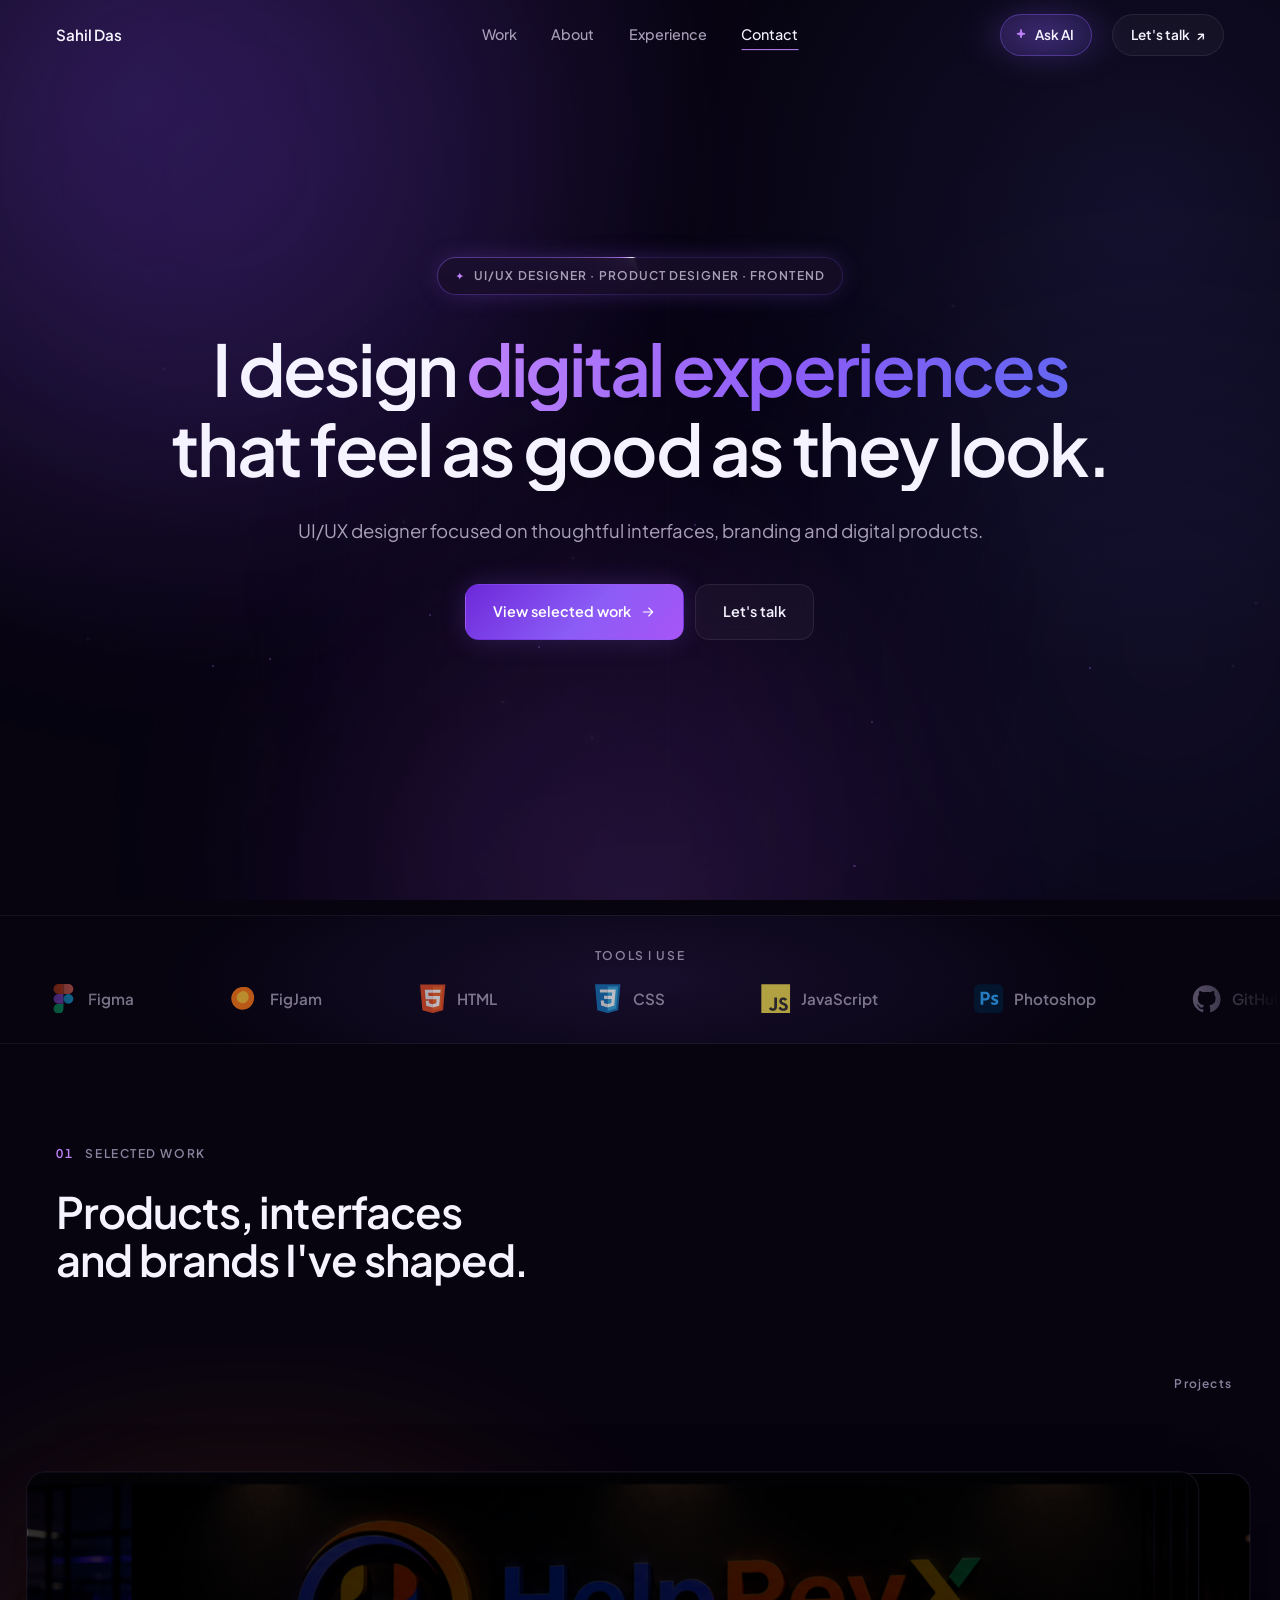
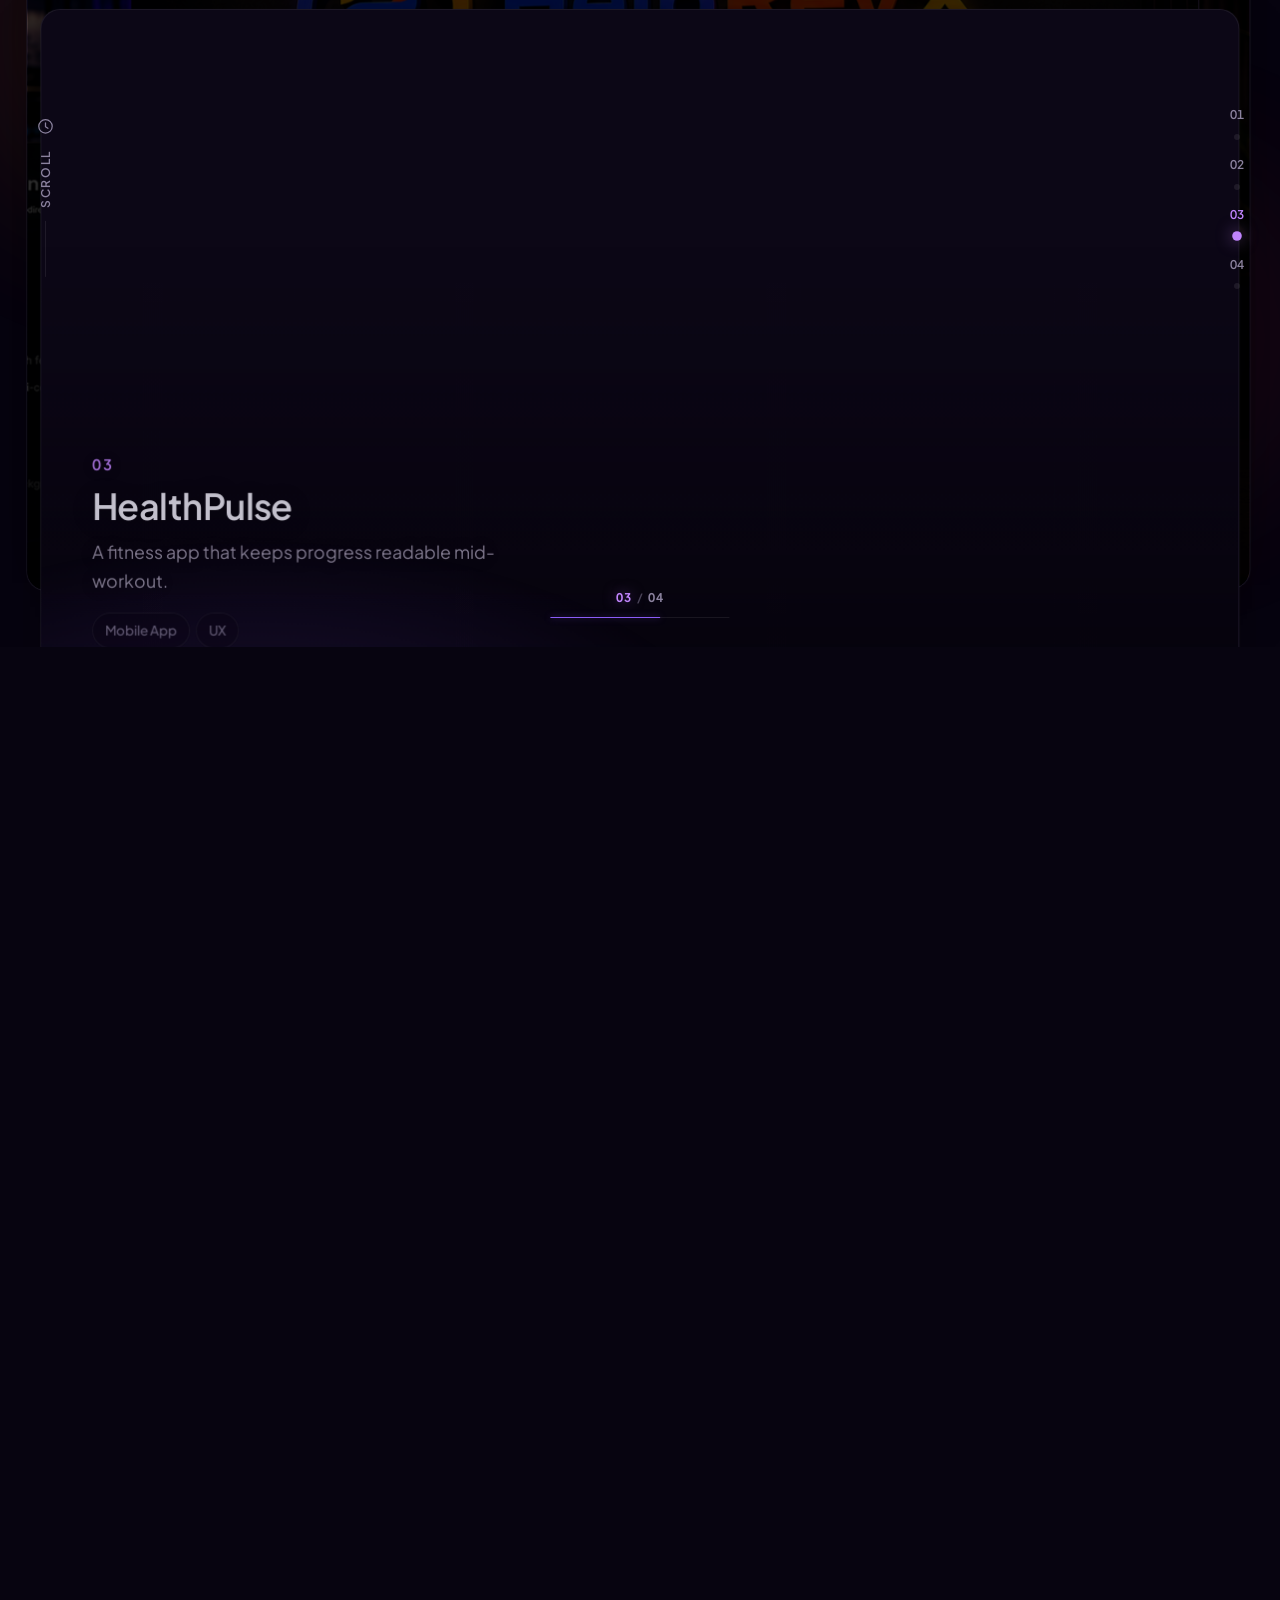
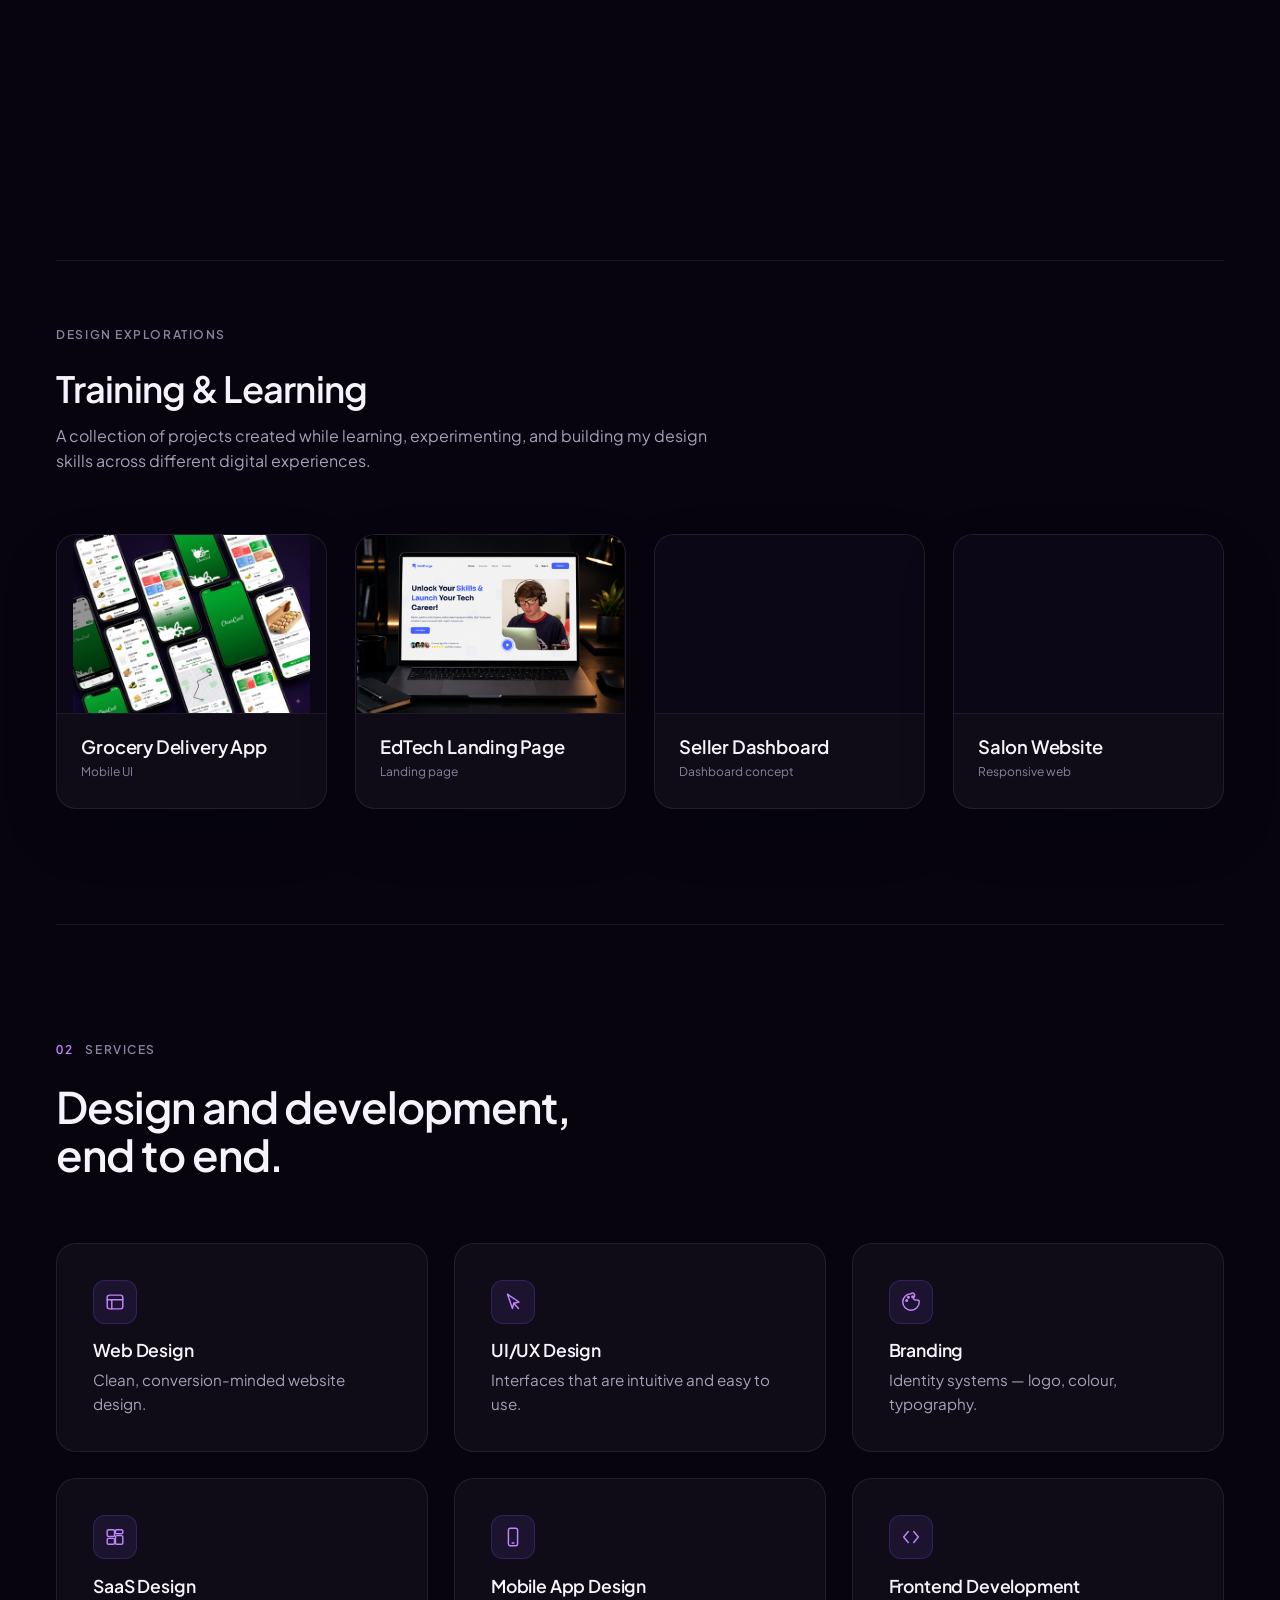
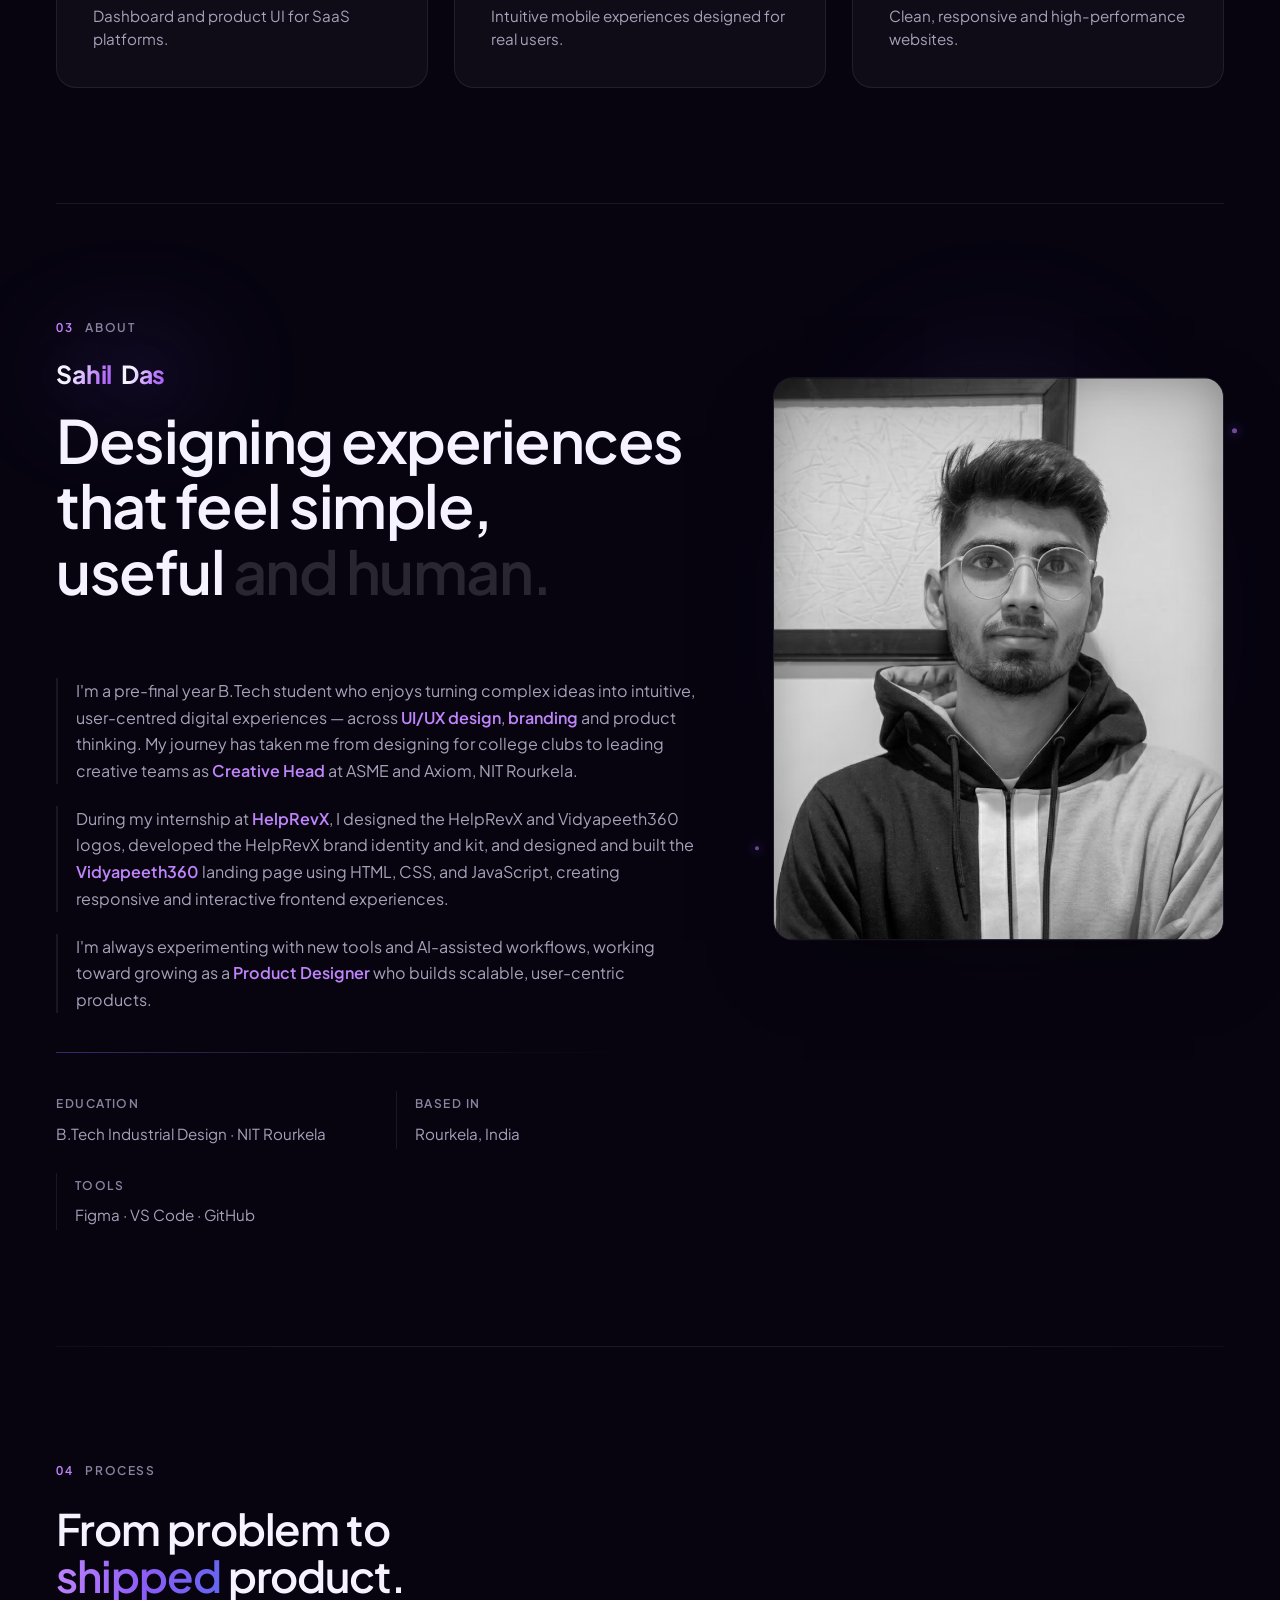
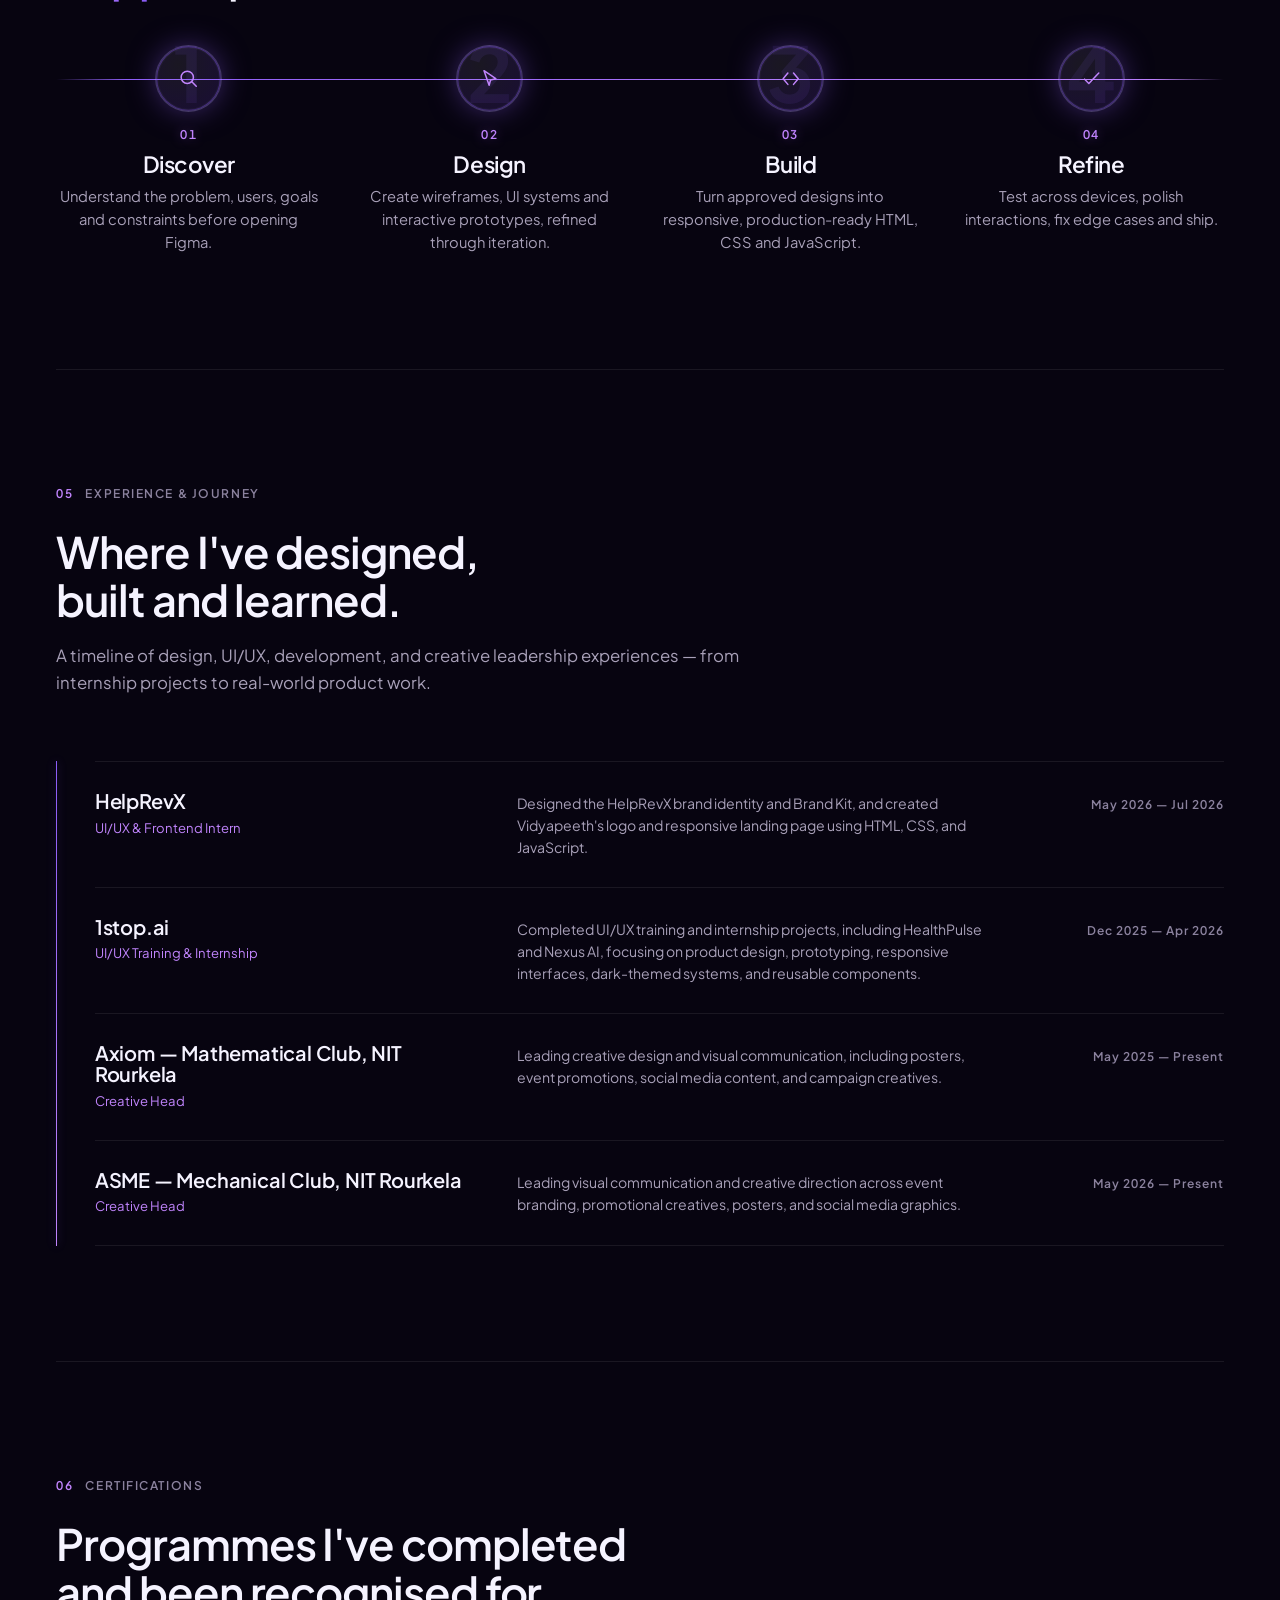
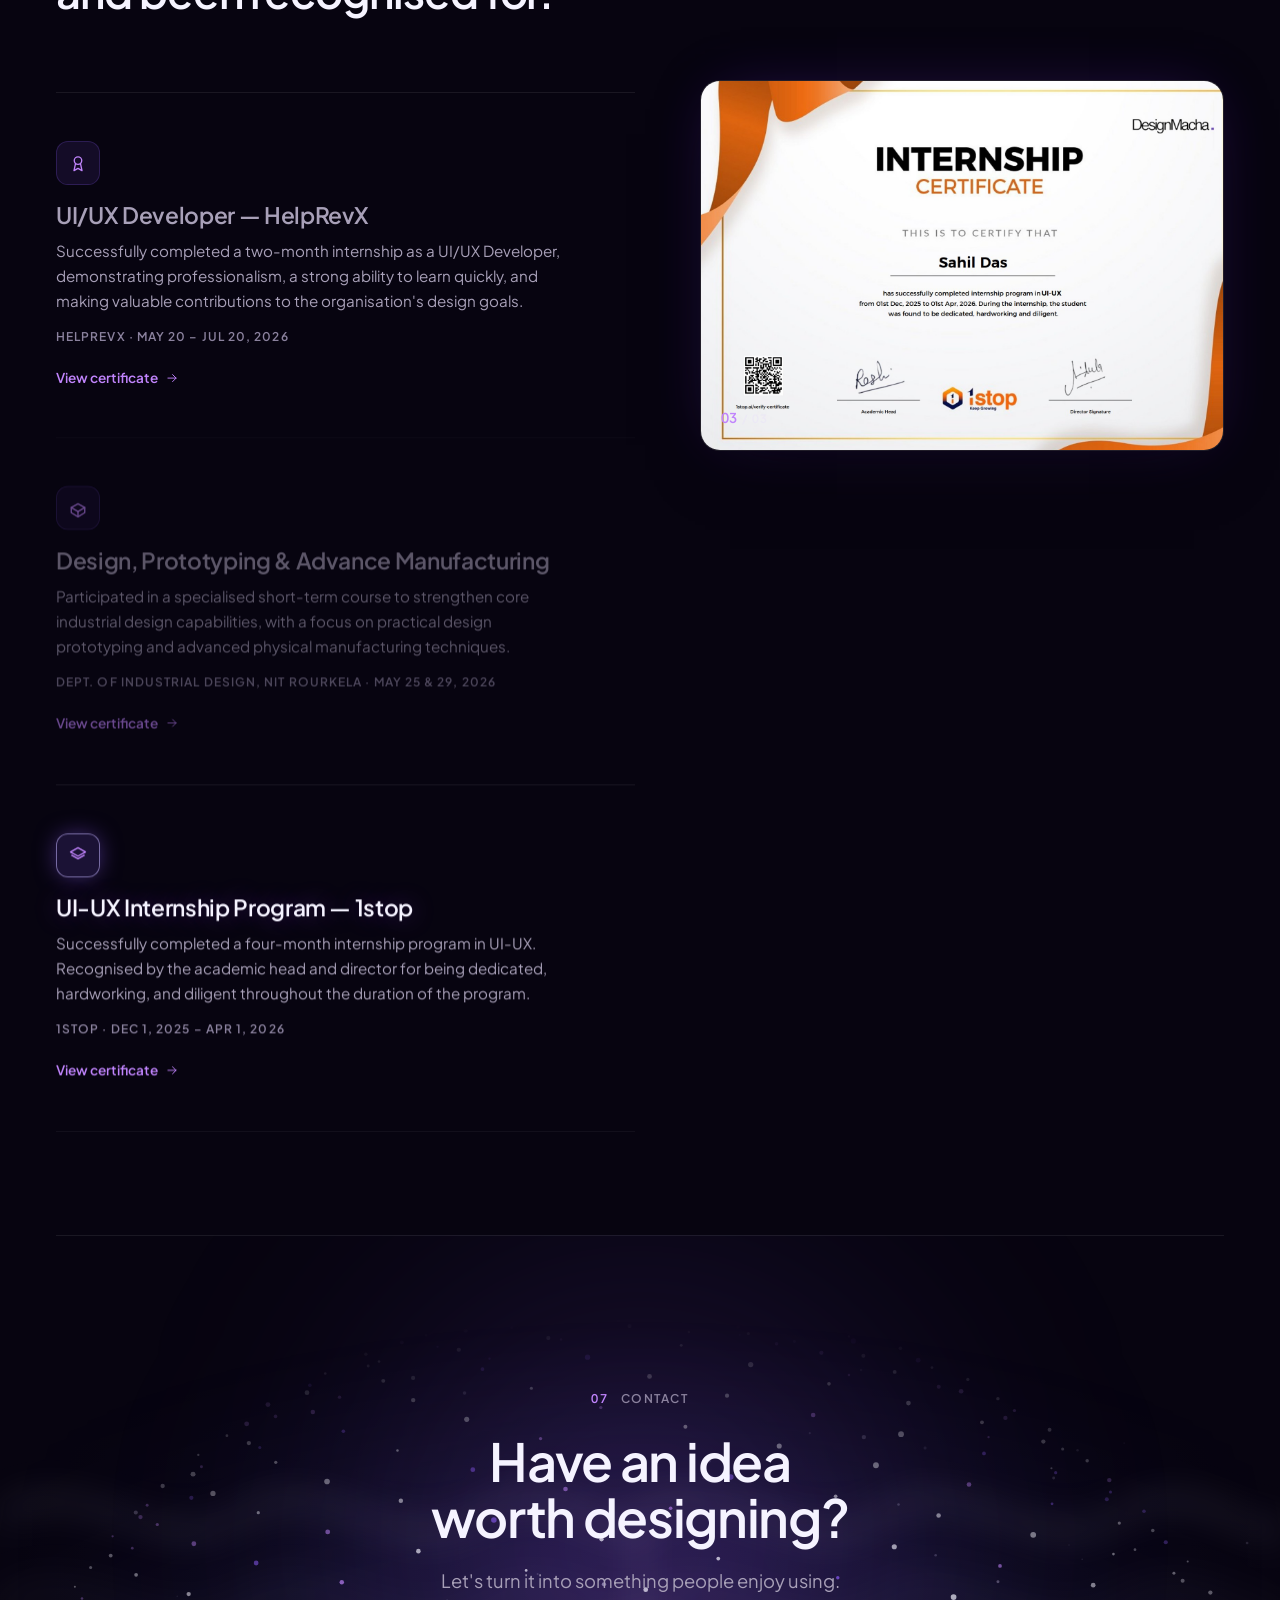
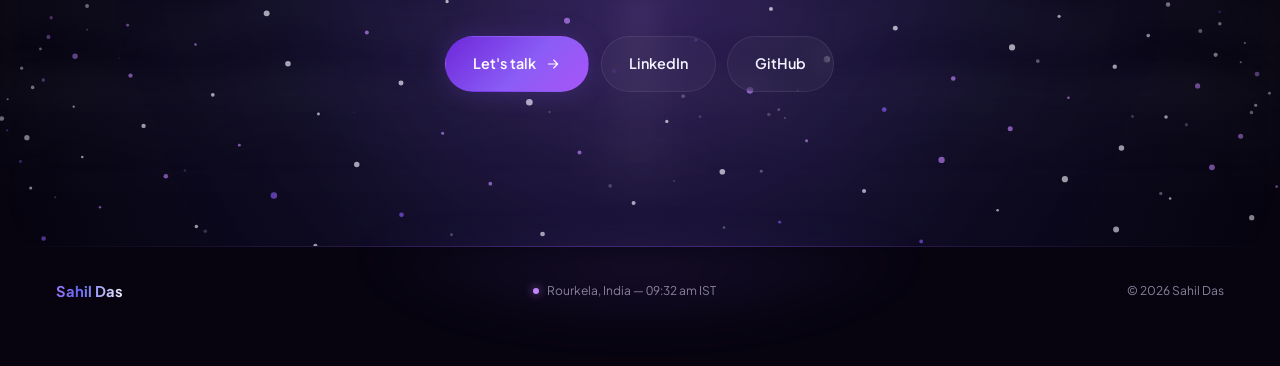
==== commit e6a66929: "Add EdTech screens, redesign About section, add animated Contact scene - EdTech case study: added 4 " ====
--- a/index.html
+++ b/index.html
@@ -557,43 +557,57 @@
   <div class="wrap">
     <p class="eyebrow reveal"><span>03</span> About</p>
 
+    <!-- Three grid areas (top / pic / bottom) rather than a single copy
+         column, so the portrait can sit between the headline and the bio
+         in source order — on mobile that's what keeps it "near the top"
+         instead of falling to the very bottom under the facts row. -->
     <div class="about">
-      <div class="about__copy">
-        <!-- The name is the visual anchor: two words, each its own .reveal
-             target so the Reveal IntersectionObserver (script.js) staggers
-             them via data-delay, no bespoke JS needed. -->
+      <div class="about__top">
+        <!-- The name is now a small, confident label — not the section's
+             largest element — so each word keeps its own .reveal target
+             (existing IntersectionObserver system) but with a tight
+             stagger to match its reduced visual weight. -->
         <p class="about__name">
           <span class="about__glow" aria-hidden="true"></span>
-          <span class="about__name-w reveal" data-delay="0">Sahil</span>
-          <span class="about__name-w reveal" data-delay="140">Das</span>
+          <span class="about__name-w reveal" data-delay="60">Sahil</span>
+          <span class="about__name-w reveal" data-delay="100">Das</span>
         </p>
         <!-- Words brighten progressively as the statement scrolls into view -->
         <h2 class="sec__title about__statement" id="aboutTitle">Designing experiences that feel simple, useful and human.</h2>
-
-        <div class="about__bio reveal" data-delay="120">
-          <p>I'm a pre-final year B.Tech student who enjoys turning complex ideas into intuitive,
-             user-centred digital experiences — across UI/UX design, branding and product thinking.
+      </div>
+
+      <figure class="about__pic reveal" data-delay="200" data-parallax="0.025">
+        <span class="about__pic-glow" aria-hidden="true"></span>
+        <span class="about__pic-dot about__pic-dot--1" aria-hidden="true"></span>
+        <span class="about__pic-dot about__pic-dot--2" aria-hidden="true"></span>
+        <span class="about__pic-frame">
+          <img src="images/sahil-profile.avif" alt="Portrait of Sahil Das"
+               width="1024" height="992" loading="lazy" decoding="async" />
+        </span>
+      </figure>
+
+      <div class="about__bottom">
+        <div class="about__bio">
+          <p class="reveal" data-delay="240">I'm a pre-final year B.Tech student who enjoys turning complex ideas into intuitive,
+             user-centred digital experiences — across <strong class="about__kw">UI/UX design</strong>, <strong class="about__kw">branding</strong> and product thinking.
              My journey has taken me from designing for college clubs to leading creative teams as
-             Creative Head at ASME and Axiom, NIT Rourkela.</p>
-          <p>During my internship at <strong>HelpRevX</strong>, I designed the HelpRevX and
-             Vidyapeeth360 logos, built the HelpRevX brand identity and kit, and designed the
-             <strong>Vidyapeeth360</strong> landing page — collaborating with Claude through GitHub
-             to build and refine responsive interfaces along the way.</p>
-          <p>I'm always experimenting with new tools and AI-assisted workflows, working toward
-             growing as a Product Designer who builds scalable, user-centric products.</p>
+             <strong class="about__kw">Creative Head</strong> at ASME and Axiom, NIT Rourkela.</p>
+          <p class="reveal" data-delay="320">During my internship at <strong class="about__kw">HelpRevX</strong>, I designed the HelpRevX and
+             Vidyapeeth360 logos, developed the HelpRevX brand identity and kit, and designed and built the
+             <strong class="about__kw">Vidyapeeth360</strong> landing page using HTML, CSS, and JavaScript, creating
+             responsive and interactive frontend experiences.</p>
+          <p class="reveal" data-delay="400">I'm always experimenting with new tools and AI-assisted workflows, working toward
+             growing as a <strong class="about__kw">Product Designer</strong> who builds scalable, user-centric products.</p>
         </div>
 
-        <dl class="about__facts reveal" data-delay="160">
-          <div><dt>Education</dt><dd>B.Tech Industrial Design · NIT Rourkela (Pre-final year)</dd></div>
+        <div class="about__divider reveal" data-delay="440" aria-hidden="true"></div>
+
+        <dl class="about__facts reveal" data-delay="480">
+          <div><dt>Education</dt><dd>B.Tech Industrial Design · NIT Rourkela</dd></div>
           <div><dt>Based in</dt><dd>Rourkela, India</dd></div>
           <div><dt>Tools</dt><dd>Figma · VS Code · GitHub</dd></div>
         </dl>
       </div>
-
-      <figure class="about__pic reveal" data-delay="140">
-        <img src="images/sahil-profile.avif" alt="Portrait of Sahil Das"
-             width="1024" height="992" loading="lazy" decoding="async" />
-      </figure>
     </div>
   </div>
 </section>
@@ -836,6 +850,12 @@
     </svg>
   </div>
 
+  <!-- Dotted globe + drifting particles — rendered on canvas (contact-scene.js),
+       not DOM nodes, so it stays cheap regardless of point count. Paused via
+       IntersectionObserver when the section is off-screen; a single static
+       frame under prefers-reduced-motion. -->
+  <canvas class="contact__scene" id="contactScene" aria-hidden="true"></canvas>
+
   <div class="wrap contact__in">
     <p class="eyebrow reveal" data-delay="60"><span>07</span> Contact</p>
     <h2 class="contact__t reveal" id="contactTitle" data-delay="100">Have an idea worth designing?</h2>
@@ -917,6 +937,7 @@
 </div>
 
 <script src="script.js"></script>
+<script src="contact-scene.js"></script>
 <script src="data/portfolio-data.js"></script>
 <script src="chatbot.js"></script>
 </body>
--- a/style.css
+++ b/style.css
@@ -939,15 +939,32 @@
   .svc__card,.svc__ic,.svc__go{transition:none}
 }
 
-/* ══ 10. ABOUT ═══════════════════════════════════════════════════════ */
-/* Name — the section's visual anchor. Each word is its own .reveal
-   target (existing IntersectionObserver system, script.js), staggered
-   via data-delay — no bespoke reveal JS needed. Blur-to-sharp + a
-   whisper of scale on top of the site's standard translateY fade. */
+/* ══ 10. ABOUT ═══════════════════════════════════════════════════════
+   Redesigned hierarchy: the name is now a small, confident label; the
+   statement carries the visual weight the name used to have. Layout is
+   three grid areas (top / pic / bottom) instead of one copy column, so
+   the portrait can sit between the headline and the bio in source order
+   — see 08d ABOUT STATEMENT (script.js) for the word-brighten JS and
+   Parallax (script.js, [data-parallax]) for the portrait's scroll drift,
+   both reused as-is, unchanged. */
+.about{
+  display:grid;
+  grid-template-columns:minmax(0,1.35fr) minmax(260px,.95fr);
+  grid-template-areas:"top pic" "bottom pic";
+  column-gap:clamp(3rem,6vw,7rem);row-gap:clamp(1.5rem,3vw,2.25rem);align-items:start;
+}
+.about__top{grid-area:top}
+.about__pic{grid-area:pic;align-self:start}
+.about__bottom{grid-area:bottom}
+
+/* Name — a small, elegant label now, not the section's largest element.
+   Each word keeps its own .reveal target (existing IntersectionObserver
+   system, script.js), just with a tighter stagger to match its reduced
+   weight. Blur-to-sharp + a whisper of scale on the site's standard fade. */
 .about__name{
-  position:relative;display:flex;flex-wrap:wrap;gap:.3em;
-  font-size:clamp(2.75rem,1.9rem + 4.4vw,5.75rem);font-weight:700;
-  letter-spacing:-.03em;line-height:1;margin-bottom:clamp(1.1rem,2.6vw,1.85rem);
+  position:relative;display:flex;flex-wrap:wrap;gap:.35em;
+  font-size:clamp(1.2rem,1.05rem + .7vw,1.55rem);font-weight:700;
+  letter-spacing:-.01em;line-height:1;margin-bottom:clamp(.9rem,1.8vw,1.25rem);
 }
 /* Dynamic premium coloring — a slow gradient sweep through the palette's
    purple family, off-white at rest so it still reads as a name first. */
@@ -958,7 +975,7 @@
     var(--indigo) 58%, var(--acc-3) 72%, var(--text) 90%, var(--text) 100%);
   background-size:240% 100%;
   -webkit-background-clip:text;background-clip:text;color:transparent;
-  filter:drop-shadow(0 0 34px rgba(139,92,246,.16));
+  filter:drop-shadow(0 0 20px rgba(139,92,246,.14));
   animation:aboutNameFlow 12s linear infinite;
 }
 @keyframes aboutNameFlow{
@@ -966,18 +983,18 @@
   100%{background-position:-240% 50%}
 }
 .js .about__name-w.reveal{
-  transition:opacity 1s var(--e),transform 1s var(--e),filter 1s var(--e);
+  transition:opacity .65s var(--e),transform .65s var(--e),filter .65s var(--e);
 }
 .js .about__name-w.reveal:not(.in){
-  opacity:0;transform:translateY(28px) scale(.97);filter:blur(9px);
+  opacity:0;transform:translateY(16px) scale(.97);filter:blur(6px);
 }
 /* A slow, atmospheric drift behind the name — same purple token as the
    rest of the page, just extremely low-opacity and in constant, very
    slow motion so the section feels quietly alive at rest */
 .about__glow{
-  position:absolute;z-index:-1;left:-6%;top:-90%;width:55%;height:280%;
-  pointer-events:none;filter:blur(60px);
-  background:radial-gradient(ellipse 60% 55% at 50% 50%, rgba(139,92,246,.24), transparent 70%);
+  position:absolute;z-index:-1;left:-8%;top:-220%;width:40%;height:520%;
+  pointer-events:none;filter:blur(50px);
+  background:radial-gradient(ellipse 60% 55% at 50% 50%, rgba(139,92,246,.22), transparent 70%);
   animation:nameDrift 16s ease-in-out infinite alternate;
 }
 @keyframes nameDrift{
@@ -990,37 +1007,110 @@
   .js .about__name-w.reveal:not(.in){filter:none}
 }
 
-/* Statement reveal — JS splits the line into words and brightens them
-   progressively with scroll. Base state is fully readable (no-JS safe);
-   the JS adds .about__statement--live before dimming anything. */
+/* Statement — now the section's visual focal point, larger than a
+   standard .sec__title (later in source order, so it wins at equal
+   specificity without touching the shared rule other sections use).
+   JS (script.js, AboutWords) splits the line into words and brightens
+   them progressively with scroll — reused unchanged. Base state is
+   fully readable (no-JS safe); the JS adds .about__statement--live
+   before dimming anything. */
+.about__statement{
+  font-size:clamp(2.25rem,1.65rem + 2.6vw,3.75rem);max-width:15ch;
+}
 .about__statement--live .w{opacity:.14;transition:opacity .5s var(--e)}
 .about__statement--live .w.on{opacity:1}
 
-.about{
-  display:grid;grid-template-columns:minmax(0,1.5fr) minmax(260px,.75fr);
-  column-gap:clamp(3rem,6vw,7rem);row-gap:clamp(2.5rem,4vw,3.5rem);align-items:start;
-}
-.about__bio{margin-top:clamp(1.75rem,3vw,2.5rem)}
-.about__bio p{color:var(--text-2);max-width:min(100%,58ch)}
-.about__bio p + p{margin-top:1.1rem}
+/* Bio — each paragraph is its own .reveal target with a left rail, so
+   the three read as distinct blocks rather than one text mass. Keyword
+   emphasis (.about__kw) is a weight/colour shift, not full bold. */
+.about__bio{margin-top:clamp(1.75rem,3vw,2.5rem);display:flex;flex-direction:column;gap:1.35rem}
+.about__bio p{
+  position:relative;color:var(--text-2);max-width:min(100%,58ch);
+  padding-left:1.1rem;border-left:2px solid var(--line);
+  transition:border-color .6s var(--e);
+}
+.about__bio p:hover{border-left-color:var(--line-hi)}
+.about__kw{font-weight:600;font-style:normal;color:var(--acc-3)}
+
+/* Divider — a thin gradient line that draws in on reveal, replacing a
+   static border between the bio and the facts row */
+.about__divider{
+  height:1px;margin-top:clamp(1.75rem,3vw,2.5rem);transform-origin:left;
+  background:linear-gradient(90deg,var(--line-hi),var(--line) 45%,transparent 92%);
+}
+.js .about__divider.reveal:not(.in){transform:scaleX(0)}
+.js .about__divider.reveal{transition:transform .8s var(--e)}
+
 .about__facts{
   display:grid;grid-template-columns:repeat(auto-fit,minmax(200px,1fr));gap:1.5rem 2.5rem;
-  margin-top:clamp(2rem,3.5vw,3rem);padding-top:1.75rem;border-top:1px solid var(--line);
+  margin-top:clamp(1.75rem,3vw,2.5rem);
+}
+.about__facts > div{
+  position:relative;padding:.2rem 0 .2rem 1.1rem;
+  border-left:1px solid var(--line);transition:transform var(--t-s);
+}
+.about__facts > div:first-child{border-left:0;padding-left:0}
+.about__facts > div::before{
+  content:"";position:absolute;inset:-.5rem -.75rem;z-index:-1;border-radius:var(--r-s);
+  opacity:0;background:radial-gradient(ellipse 80% 80% at 0% 50%, rgba(139,92,246,.14), transparent 75%);
+  transition:opacity .4s var(--e);
+}
+@media (hover:hover){
+  .about__facts > div:hover{transform:translateY(-3px)}
+  .about__facts > div:hover::before{opacity:1}
 }
 .about__facts dt{
   font-size:var(--fs-meta);font-weight:600;letter-spacing:.12em;text-transform:uppercase;
   color:var(--text-3);margin-bottom:.4rem;
 }
 .about__facts dd{font-size:.95rem;color:var(--text-2)}
-.about__pic{
-  width:100%;aspect-ratio:4/5;border-radius:var(--r);overflow:hidden;
+
+/* Portrait — premium treatment: an ambient glow behind it, two slow
+   drifting dots, a soft inner vignette and a thin border that brightens
+   on hover. The clipped frame is a separate inner element so the glow
+   and dots can bleed past the image edges instead of being clipped. */
+.about__pic{position:relative}
+.about__pic-glow{
+  /* Horizontal bleed stays small — the portrait sits near the layout's
+     right edge, so a wide inset here can push scrollWidth past the
+     viewport at some widths. Vertical bleed is cheap (no overflow risk)
+     and blur(60px) already softens the edge well beyond the box itself. */
+  position:absolute;inset:-22% -5%;z-index:-1;pointer-events:none;filter:blur(60px);
+  background:radial-gradient(ellipse 60% 55% at 50% 45%, rgba(139,92,246,.26), transparent 70%);
+  animation:aboutPicDrift 18s ease-in-out infinite alternate;
+}
+@keyframes aboutPicDrift{
+  0%{transform:translate(0,0) scale(1)}
+  100%{transform:translate(-4%,3%) scale(1.08)}
+}
+.about__pic-dot{
+  position:absolute;border-radius:50%;pointer-events:none;opacity:.6;
+  background:var(--acc-3);box-shadow:0 0 12px 2px rgba(139,92,246,.5);
+  animation:aboutDotFloat 9s ease-in-out infinite;
+}
+.about__pic-dot--1{width:5px;height:5px;top:9%;right:-3%;animation-delay:0s}
+.about__pic-dot--2{width:4px;height:4px;bottom:16%;left:-4%;animation-delay:3.2s}
+@keyframes aboutDotFloat{0%,100%{transform:translateY(0)}50%{transform:translateY(-14px)}}
+@media (prefers-reduced-motion:reduce){
+  .about__pic-glow,.about__pic-dot{animation:none}
+}
+
+.about__pic-frame{
+  position:relative;display:block;width:100%;aspect-ratio:4/5;border-radius:var(--r);overflow:hidden;
   border:1px solid var(--line);background:var(--bg-2);
-}
-.about__pic img{
+  box-shadow:0 30px 80px -30px rgba(0,0,0,.6);
+  transition:border-color .5s var(--e);
+}
+.about__pic:hover .about__pic-frame{border-color:var(--line-hi)}
+.about__pic-frame::after{
+  content:"";position:absolute;inset:0;border-radius:inherit;pointer-events:none;
+  box-shadow:inset 0 0 46px rgba(0,0,0,.28);
+}
+.about__pic-frame img{
   width:100%;height:100%;object-fit:cover;object-position:top center;
   filter:grayscale(1) brightness(.95);transition:filter .6s var(--e),transform .8s var(--e);
 }
-.about__pic:hover img{filter:none;transform:scale(1.03)}
+.about__pic:hover .about__pic-frame img{filter:none;transform:scale(1.025)}
 
 /* ══ 11. PROCESS ═════════════════════════════════════════════════════
    A four-node line: JS/Process sets --p (0→1) as the row crosses the
@@ -1299,6 +1389,15 @@
 .wave--3{top:50%;fill:rgba(192,132,252,.1);filter:blur(34px);animation-duration:60s}
 @keyframes waveFlow{to{transform:translateX(-50%)}}
 
+/* Dotted globe + drifting particles (contact-scene.js) — sits above the
+   waves, below the content. A radial mask softens it toward the section's
+   own edges so it reads as atmosphere, not a hard-edged canvas rectangle. */
+.contact__scene{
+  position:absolute;inset:0;z-index:0;width:100%;height:100%;pointer-events:none;
+  mask-image:radial-gradient(ellipse 85% 90% at 50% 100%, #000 55%, transparent 96%);
+  -webkit-mask-image:radial-gradient(ellipse 85% 90% at 50% 100%, #000 55%, transparent 96%);
+}
+
 @media (max-width:1024px){
   .wave--1{filter:blur(16px)}
   .wave--2{filter:blur(20px)}
@@ -1322,12 +1421,38 @@
 /* A touch more presence than the base .btn--fill hover elsewhere — this
    is the portfolio's last word, so its CTA gets a slightly stronger lift */
 .contact__cta .btn--fill:hover{transform:translateY(-2px) scale(1.03)}
+.contact__cta .btn svg{transition:transform var(--t-s)}
+.contact__cta .btn--fill:hover svg{transform:translateX(3px)}
+.contact__cta .btn--out:hover{box-shadow:0 0 24px -8px rgba(139,92,246,.45)}
 
 @media (prefers-reduced-motion:reduce){.wave{animation:none}}
 
-.foot{padding:2rem 0 2.5rem;border-top:1px solid var(--line)}
-.foot__in{display:flex;flex-wrap:wrap;gap:1rem 2rem;align-items:center;justify-content:space-between}
-.foot__name{font-size:.9rem;font-weight:600}
+/* A soft seam instead of a hard rule — the Contact atmosphere (glow +
+   globe) bleeds a little further down before the footer takes over */
+.foot{
+  position:relative;padding:2rem 0 2.5rem;border-top:1px solid transparent;
+  background:
+    linear-gradient(var(--bg),var(--bg)) padding-box,
+    linear-gradient(90deg,transparent,var(--line-hi) 45%,var(--line-hi) 55%,transparent) border-box;
+}
+.foot::before{
+  content:"";position:absolute;left:50%;top:-1px;translate:-50% 0;pointer-events:none;
+  width:min(70%,640px);height:120px;
+  background:radial-gradient(ellipse 60% 100% at 50% 0%, rgba(139,92,246,.14), transparent 75%);
+  filter:blur(20px);
+}
+.foot__in{position:relative;z-index:1;display:flex;flex-wrap:wrap;gap:1rem 2rem;align-items:center;justify-content:space-between}
+/* The closing signature — a quiet nod to the About name treatment
+   (same gradient family) that only reveals itself on hover, so the
+   footer stays calm at rest */
+.foot__name{
+  font-size:.92rem;font-weight:700;letter-spacing:-.005em;color:transparent;
+  background:linear-gradient(100deg,var(--text) 0%,var(--acc-3) 45%,var(--indigo) 70%,var(--text) 100%);
+  background-size:220% 100%;background-position:100% 50%;
+  -webkit-background-clip:text;background-clip:text;
+  transition:background-position .8s var(--e);
+}
+@media (hover:hover){.foot__name:hover{background-position:0% 50%}}
 .foot__time{display:flex;align-items:center;gap:.5rem;font-size:var(--fs-meta);color:var(--text-3);
   font-variant-numeric:tabular-nums}
 .foot__c{font-size:var(--fs-meta);color:var(--text-3)}
@@ -1516,8 +1641,10 @@
 
   .svc__grid{grid-template-columns:repeat(2,minmax(0,1fr))}
 
-  .about{grid-template-columns:minmax(0,1fr);row-gap:2.5rem}
-  .about__pic{width:min(100%,300px);aspect-ratio:1/1}
+  /* About stays 2-column through tablet/large-tablet — see the dedicated
+     880px breakpoint below for where it actually stacks */
+  .about{grid-template-columns:minmax(0,1.15fr) minmax(230px,.85fr);column-gap:clamp(2rem,4vw,3rem)}
+  .about__statement{font-size:clamp(2rem,1.55rem + 1.8vw,2.75rem)}
 
   /* Process — stacked, the connecting line turns to run vertically
      through the node column instead of disappearing; each step reads
@@ -1560,6 +1687,15 @@
   /* Tools marquee — a touch tighter, ~4-5 logos in view */
   .tools{padding:1.4rem 0}
   .tools__item{padding-inline:clamp(1.4rem,3.2vw,1.75rem);gap:.55rem}
+}
+
+/* About — stacks below tablet width; the 3-area grid collapses to a
+   simple top/pic/bottom column, keeping the portrait right after the
+   name + headline instead of it falling under the facts row */
+@media (max-width:880px){
+  .about{grid-template-columns:minmax(0,1fr);grid-template-areas:"top" "pic" "bottom";row-gap:2.25rem}
+  .about__pic{width:min(100%,300px);margin-inline:auto}
+  .about__pic-frame{aspect-ratio:1/1}
 }
 
 @media (max-width:760px){
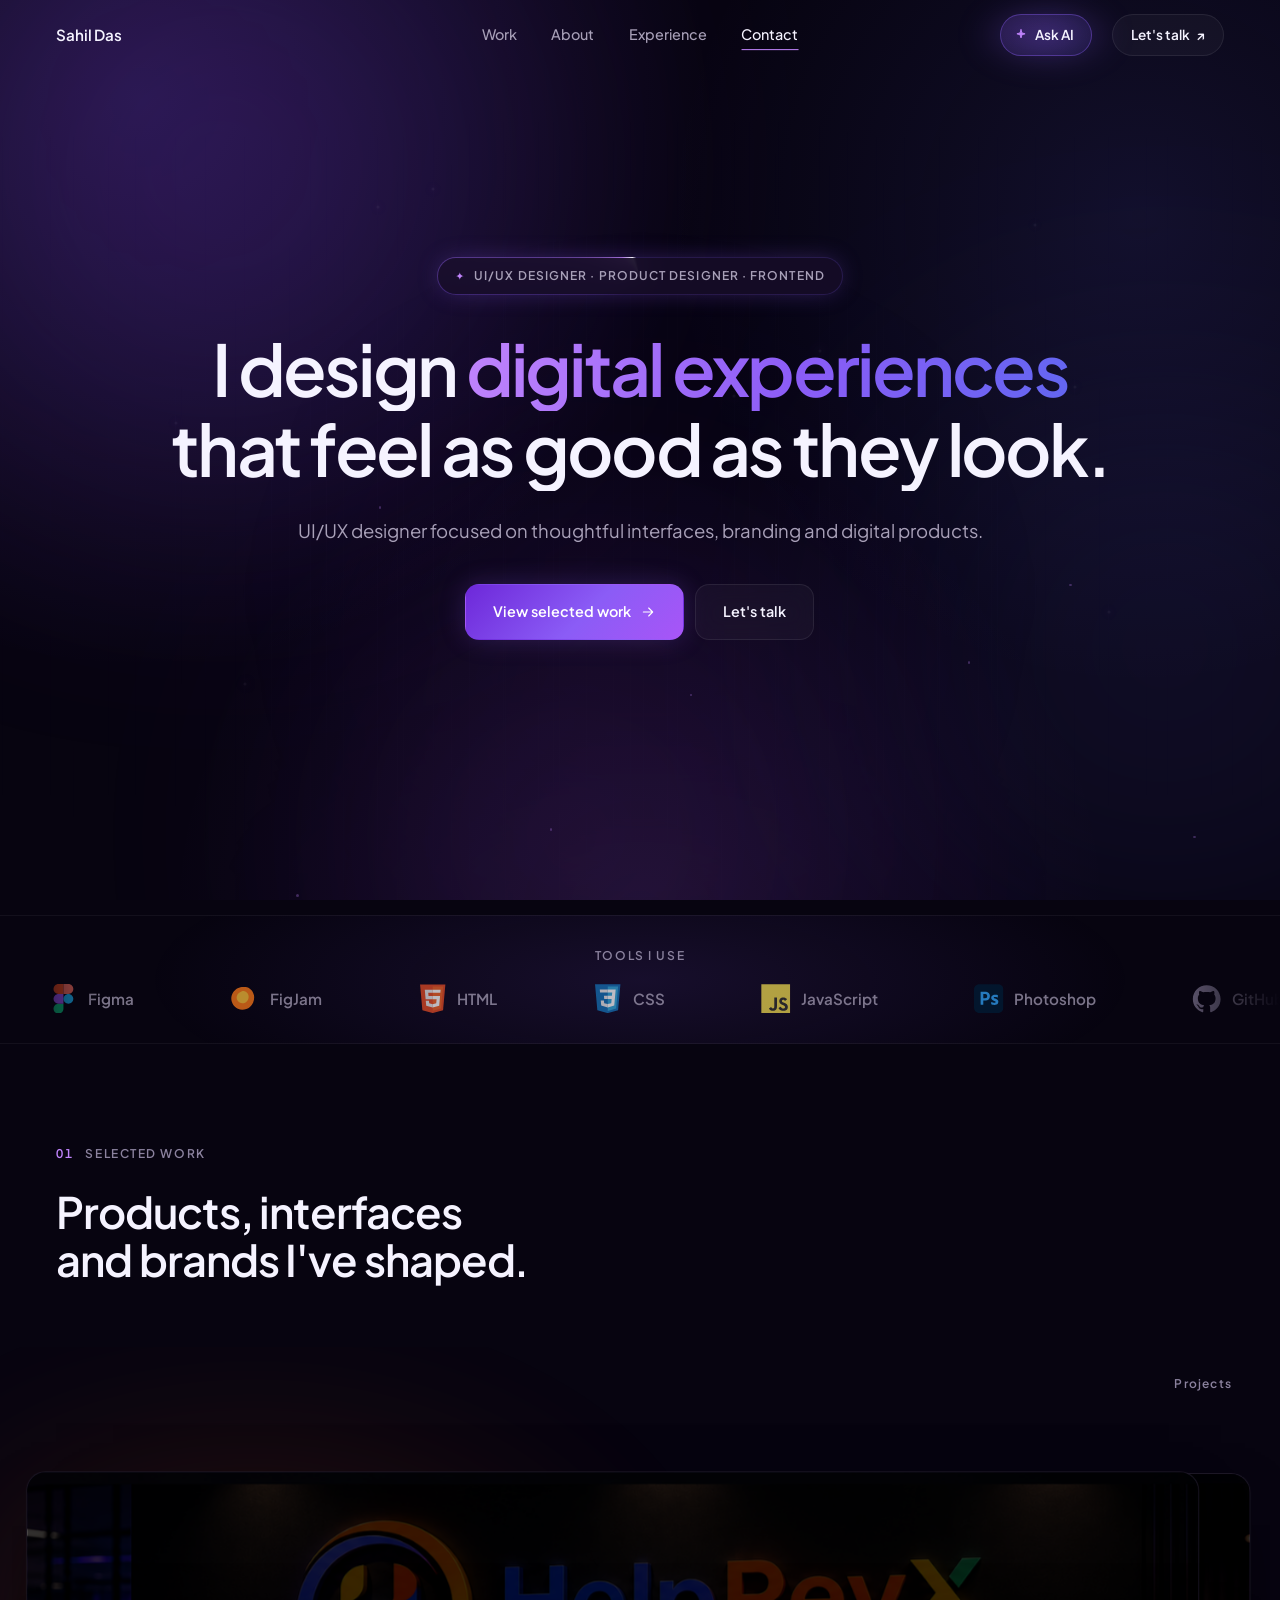
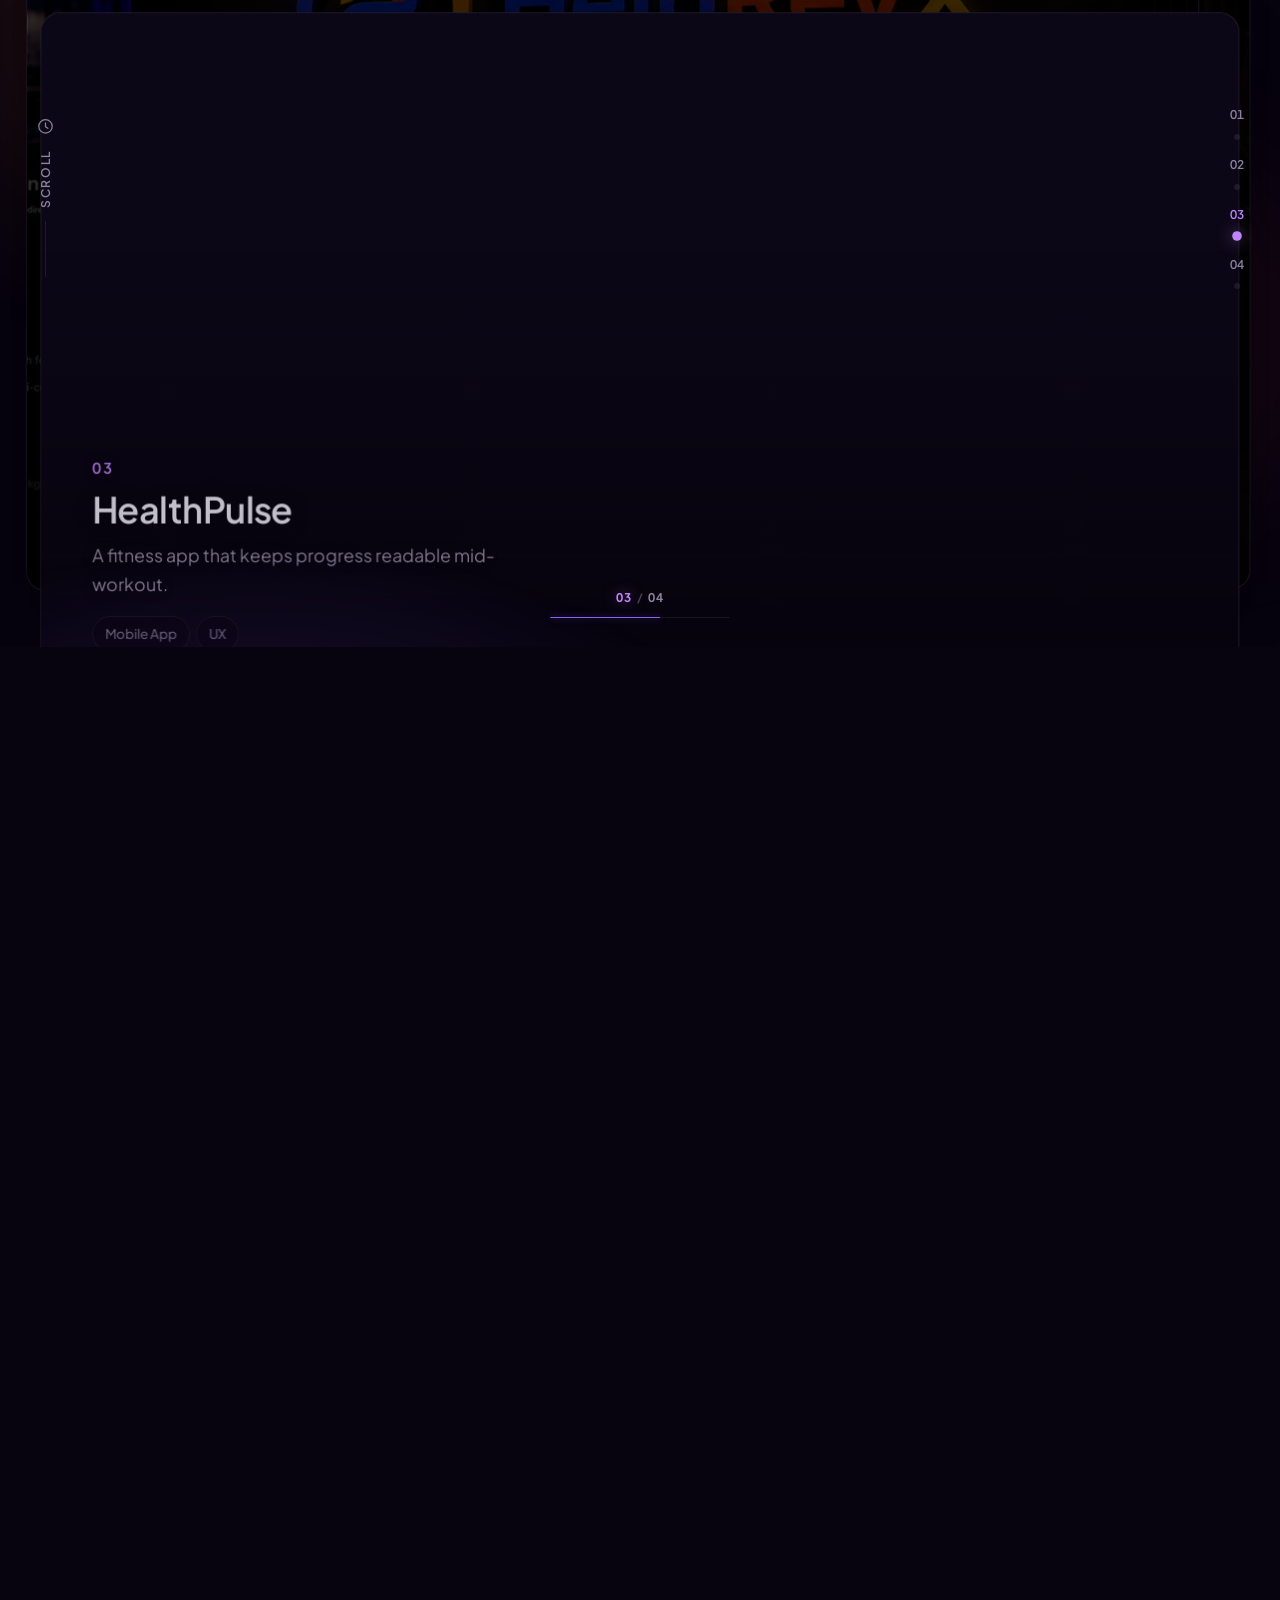
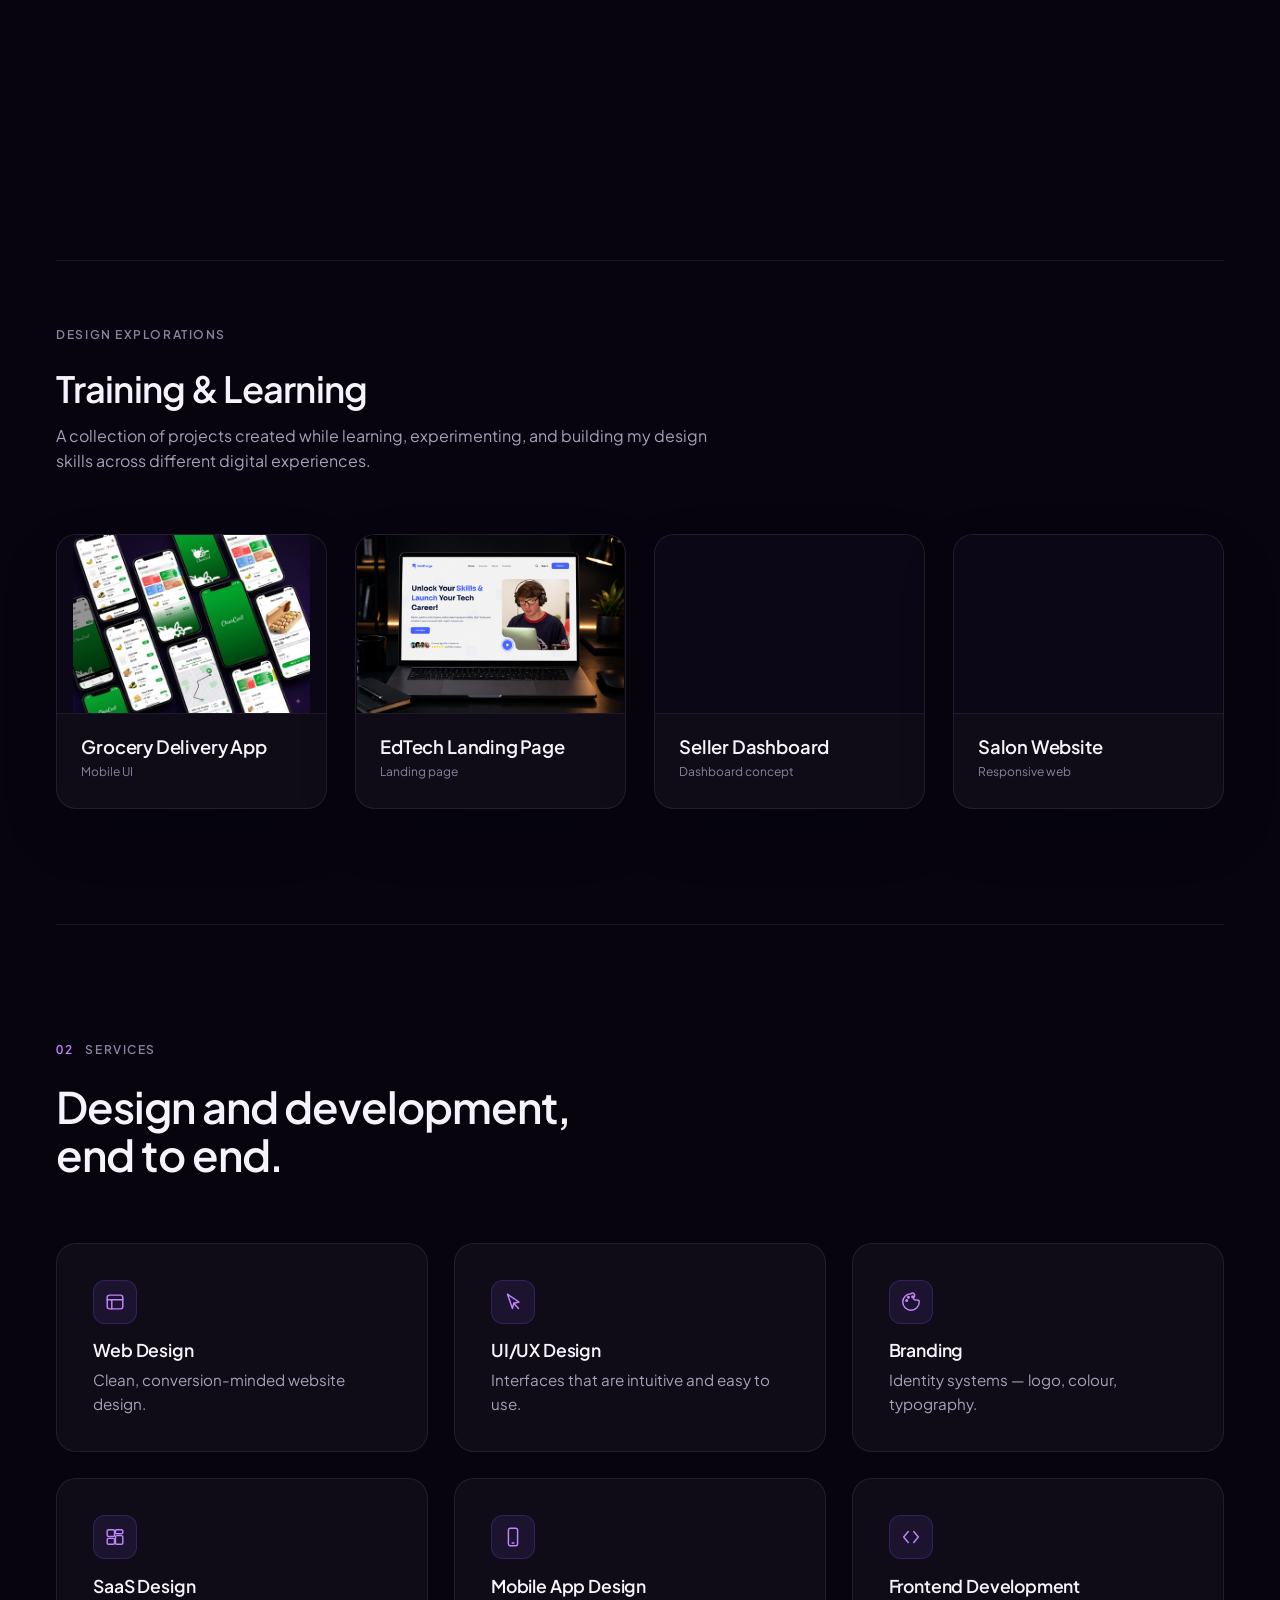
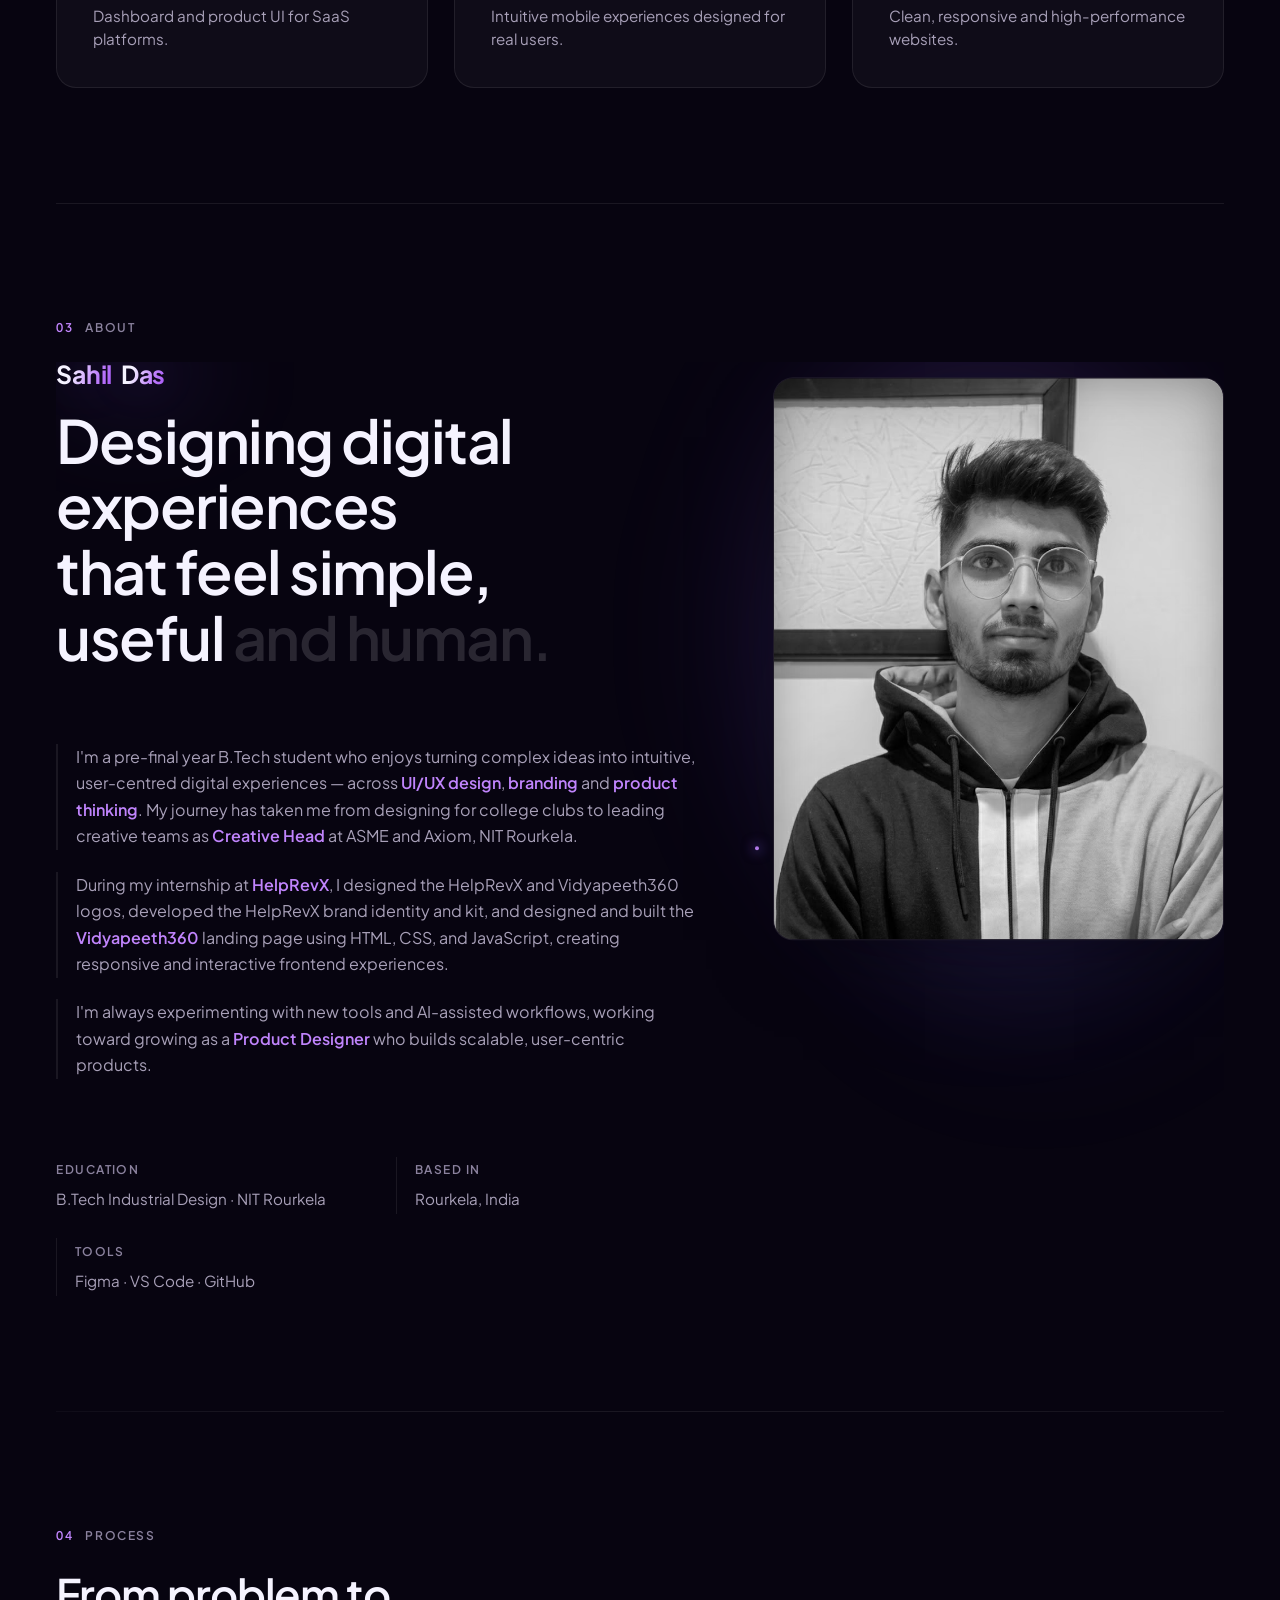
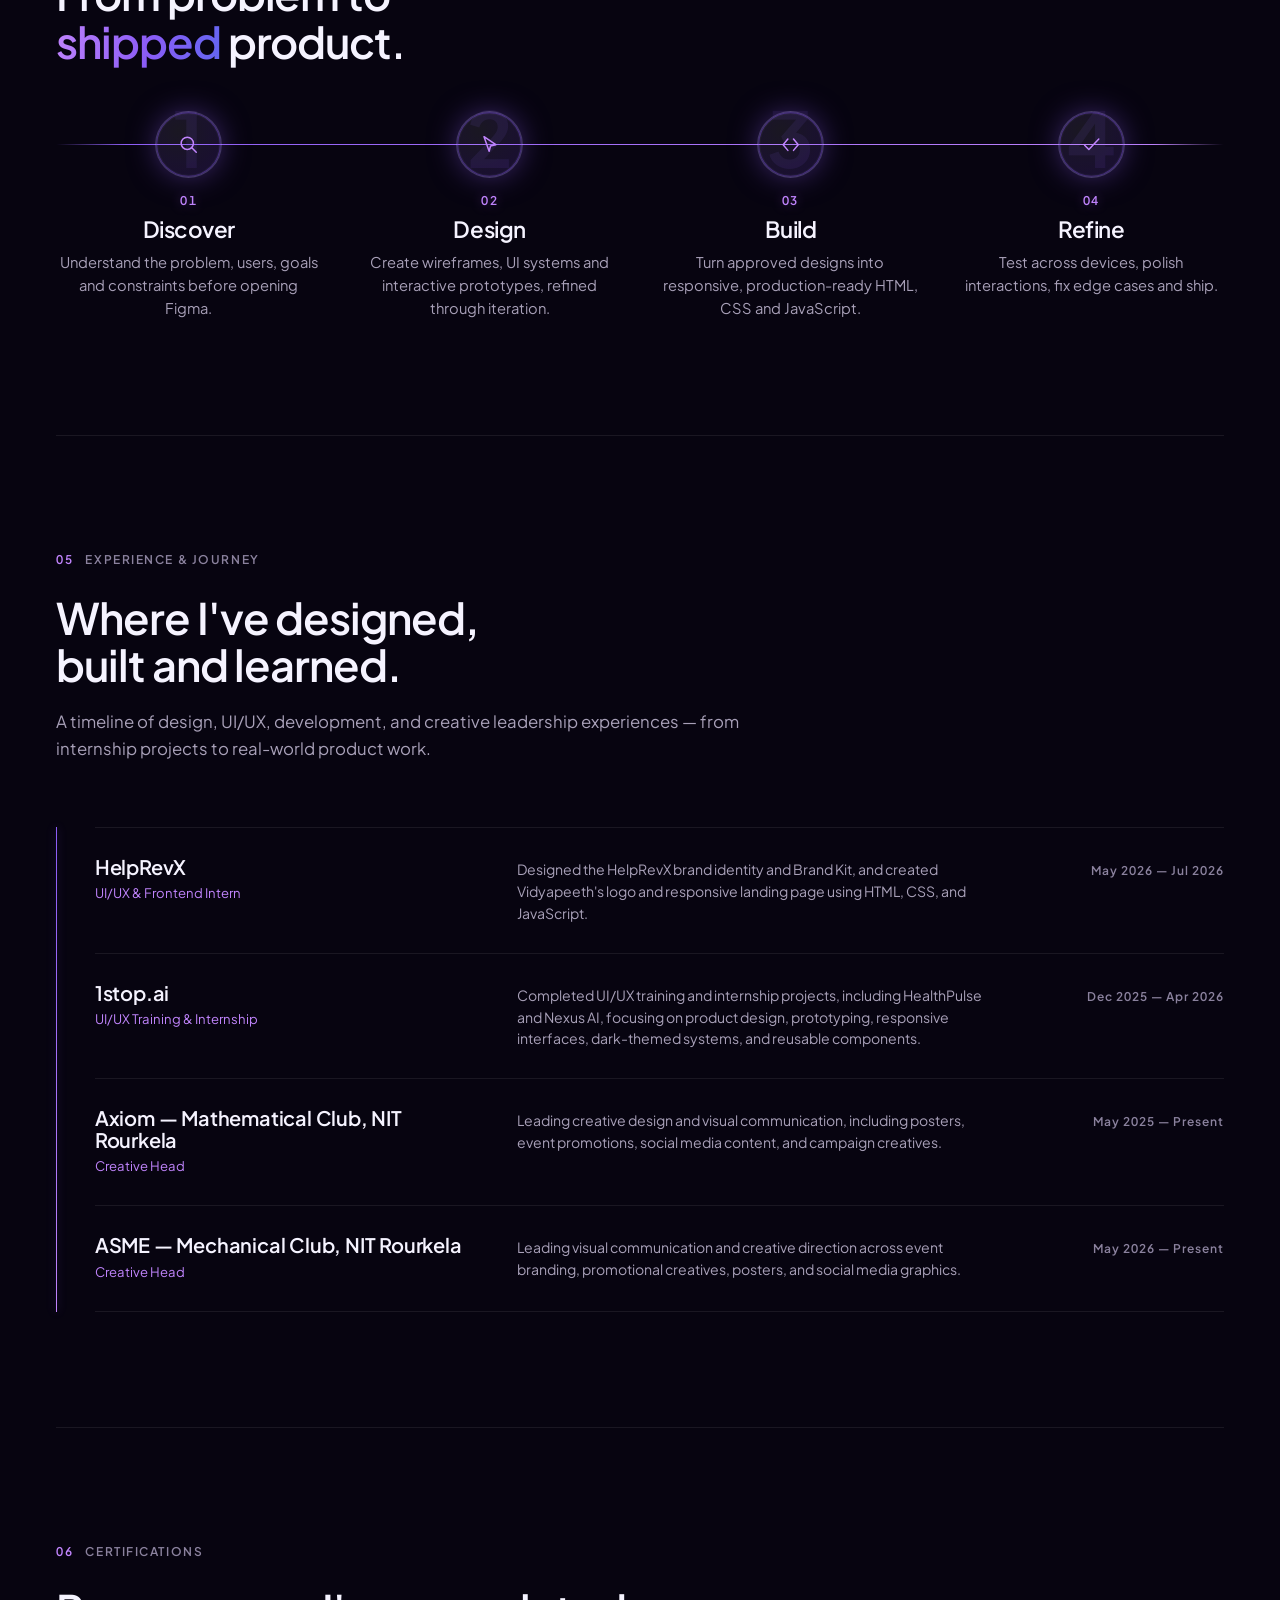
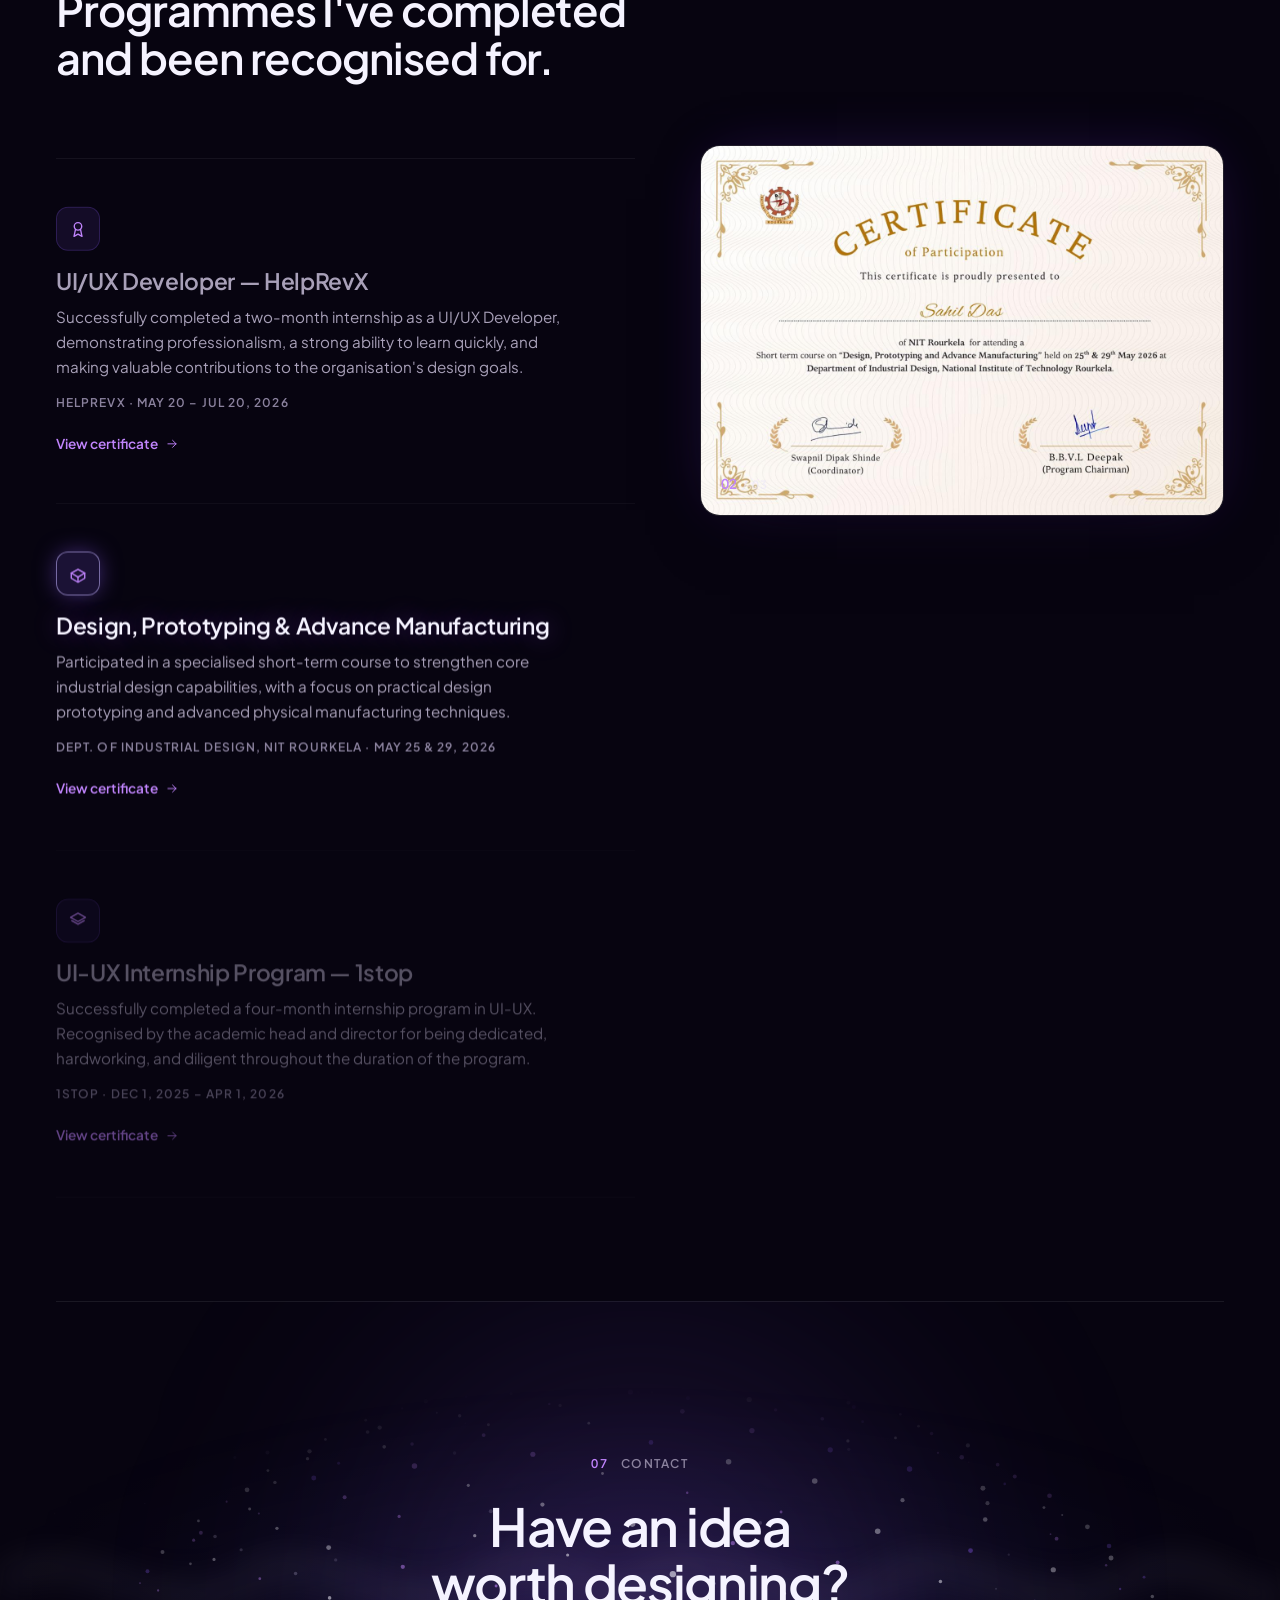
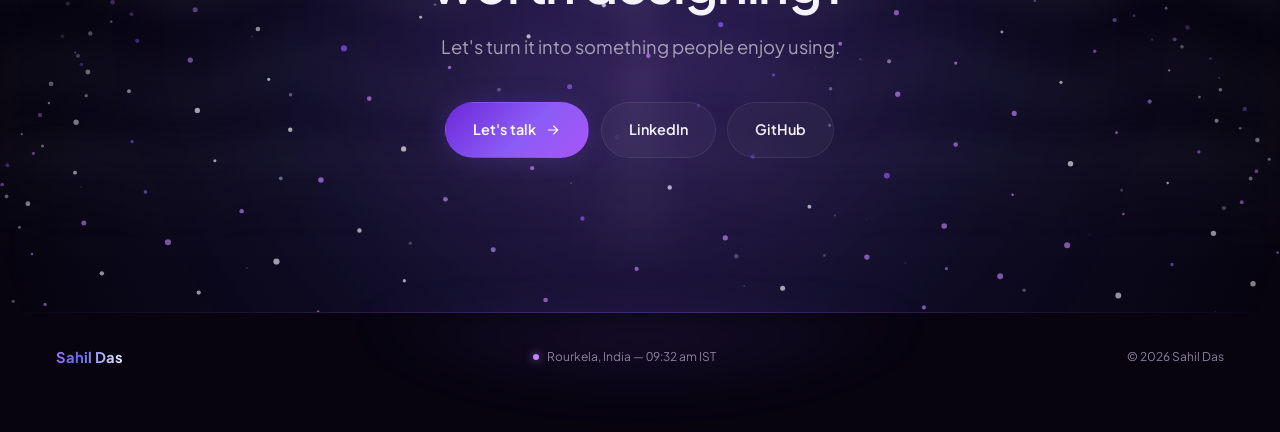
==== commit faa40203: "Refine About section: headline copy, keyword highlight, two-layer portrait glow - Headline updated t" ====
--- a/index.html
+++ b/index.html
@@ -573,13 +573,20 @@
           <span class="about__name-w reveal" data-delay="100">Das</span>
         </p>
         <!-- Words brighten progressively as the statement scrolls into view -->
-        <h2 class="sec__title about__statement" id="aboutTitle">Designing experiences that feel simple, useful and human.</h2>
+        <h2 class="sec__title about__statement" id="aboutTitle">Designing digital experiences that feel simple, useful and human.</h2>
       </div>
 
       <figure class="about__pic reveal" data-delay="200" data-parallax="0.025">
+        <!-- Two glow layers behind the portrait: a large purple one that
+             breathes (scale+opacity pulse), and a smaller, slower,
+             blue-shifted one offset behind it for depth. Both sit on the
+             frame's containing block; #about clips their bleed so neither
+             can push the page into horizontal overflow. -->
+        <span class="about__pic-glow-2" aria-hidden="true"></span>
         <span class="about__pic-glow" aria-hidden="true"></span>
         <span class="about__pic-dot about__pic-dot--1" aria-hidden="true"></span>
         <span class="about__pic-dot about__pic-dot--2" aria-hidden="true"></span>
+        <span class="about__pic-dot about__pic-dot--3" aria-hidden="true"></span>
         <span class="about__pic-frame">
           <img src="images/sahil-profile.avif" alt="Portrait of Sahil Das"
                width="1024" height="992" loading="lazy" decoding="async" />
@@ -589,7 +596,7 @@
       <div class="about__bottom">
         <div class="about__bio">
           <p class="reveal" data-delay="240">I'm a pre-final year B.Tech student who enjoys turning complex ideas into intuitive,
-             user-centred digital experiences — across <strong class="about__kw">UI/UX design</strong>, <strong class="about__kw">branding</strong> and product thinking.
+             user-centred digital experiences — across <strong class="about__kw">UI/UX design</strong>, <strong class="about__kw">branding</strong> and <strong class="about__kw">product thinking</strong>.
              My journey has taken me from designing for college clubs to leading creative teams as
              <strong class="about__kw">Creative Head</strong> at ASME and Axiom, NIT Rourkela.</p>
           <p class="reveal" data-delay="320">During my internship at <strong class="about__kw">HelpRevX</strong>, I designed the HelpRevX and
--- a/style.css
+++ b/style.css
@@ -948,7 +948,7 @@
    Parallax (script.js, [data-parallax]) for the portrait's scroll drift,
    both reused as-is, unchanged. */
 .about{
-  display:grid;
+  display:grid;overflow:hidden;
   grid-template-columns:minmax(0,1.35fr) minmax(260px,.95fr);
   grid-template-areas:"top pic" "bottom pic";
   column-gap:clamp(3rem,6vw,7rem);row-gap:clamp(1.5rem,3vw,2.25rem);align-items:start;
@@ -1065,34 +1065,53 @@
 }
 .about__facts dd{font-size:.95rem;color:var(--text-2)}
 
-/* Portrait — premium treatment: an ambient glow behind it, two slow
-   drifting dots, a soft inner vignette and a thin border that brightens
-   on hover. The clipped frame is a separate inner element so the glow
-   and dots can bleed past the image edges instead of being clipped. */
+/* Portrait — premium treatment: two glow layers behind it (a large
+   purple one that breathes, a smaller slower blue-shifted one offset
+   behind for depth), three slow drifting/fading dots, a soft inner
+   vignette, and a frame that floats gently and whose border breathes
+   in step with the glow. The clipped frame is a separate inner element
+   so the glow and dots can bleed past the image edges instead of being
+   clipped by the image's own rounded corners — #about (the grid
+   container) is what actually bounds that bleed so it can never push
+   the page into horizontal overflow. */
 .about__pic{position:relative}
+
+/* Layer 1 — primary glow: large, purple/lavender, slow breathing pulse */
 .about__pic-glow{
-  /* Horizontal bleed stays small — the portrait sits near the layout's
-     right edge, so a wide inset here can push scrollWidth past the
-     viewport at some widths. Vertical bleed is cheap (no overflow risk)
-     and blur(60px) already softens the edge well beyond the box itself. */
-  position:absolute;inset:-22% -5%;z-index:-1;pointer-events:none;filter:blur(60px);
-  background:radial-gradient(ellipse 60% 55% at 50% 45%, rgba(139,92,246,.26), transparent 70%);
-  animation:aboutPicDrift 18s ease-in-out infinite alternate;
-}
-@keyframes aboutPicDrift{
-  0%{transform:translate(0,0) scale(1)}
-  100%{transform:translate(-4%,3%) scale(1.08)}
-}
+  position:absolute;inset:-30% -20%;z-index:-2;pointer-events:none;filter:blur(64px);
+  background:radial-gradient(ellipse 62% 58% at 48% 47%, rgba(139,92,246,.4), transparent 72%);
+  animation:aboutPicBreathe 5s ease-in-out infinite;
+}
+@keyframes aboutPicBreathe{
+  0%,100%{transform:scale(1);opacity:.7}
+  50%{transform:scale(1.14);opacity:1}
+}
+
+/* Layer 2 — secondary glow: smaller, blue-shifted, offset, very slow drift */
+.about__pic-glow-2{
+  position:absolute;inset:-24% -14% -30% -24%;z-index:-3;pointer-events:none;filter:blur(70px);
+  background:radial-gradient(ellipse 55% 50% at 60% 58%, rgba(99,102,241,.28), transparent 74%);
+  animation:aboutPicDrift2 24s ease-in-out infinite alternate;
+}
+@keyframes aboutPicDrift2{
+  0%{transform:translate(-2%,2%) scale(1)}
+  100%{transform:translate(3%,-2%) scale(1.08)}
+}
+
 .about__pic-dot{
-  position:absolute;border-radius:50%;pointer-events:none;opacity:.6;
+  position:absolute;border-radius:50%;pointer-events:none;
   background:var(--acc-3);box-shadow:0 0 12px 2px rgba(139,92,246,.5);
   animation:aboutDotFloat 9s ease-in-out infinite;
 }
 .about__pic-dot--1{width:5px;height:5px;top:9%;right:-3%;animation-delay:0s}
 .about__pic-dot--2{width:4px;height:4px;bottom:16%;left:-4%;animation-delay:3.2s}
-@keyframes aboutDotFloat{0%,100%{transform:translateY(0)}50%{transform:translateY(-14px)}}
+.about__pic-dot--3{width:3px;height:3px;top:46%;right:-6%;animation-delay:6s}
+@keyframes aboutDotFloat{
+  0%,100%{transform:translateY(0);opacity:.6}
+  50%{transform:translateY(-14px);opacity:.26}
+}
 @media (prefers-reduced-motion:reduce){
-  .about__pic-glow,.about__pic-dot{animation:none}
+  .about__pic-glow,.about__pic-glow-2,.about__pic-dot{animation:none}
 }
 
 .about__pic-frame{
@@ -1100,8 +1119,27 @@
   border:1px solid var(--line);background:var(--bg-2);
   box-shadow:0 30px 80px -30px rgba(0,0,0,.6);
   transition:border-color .5s var(--e);
+  /* A soft float, independent of the frame's own hover/reveal transform */
+  animation:aboutPicFloat 6.5s ease-in-out infinite;
+}
+@keyframes aboutPicFloat{
+  0%,100%{transform:translateY(0)}
+  50%{transform:translateY(-6px)}
+}
+@media (prefers-reduced-motion:reduce){
+  .about__pic-frame{animation:none}
 }
 .about__pic:hover .about__pic-frame{border-color:var(--line-hi)}
+/* A second, purple ring just outside the real border that softly pulses
+   in step with the glow — kept as its own layer (not animating the real
+   border-color) so the hover state above can still change it cleanly */
+.about__pic-frame::before{
+  content:"";position:absolute;inset:-1px;border-radius:inherit;pointer-events:none;
+  border:1px solid rgba(139,92,246,.5);opacity:0;
+  animation:aboutFrameRing 5s ease-in-out infinite;
+}
+@keyframes aboutFrameRing{0%,100%{opacity:0}50%{opacity:1}}
+@media (prefers-reduced-motion:reduce){.about__pic-frame::before{animation:none;opacity:0}}
 .about__pic-frame::after{
   content:"";position:absolute;inset:0;border-radius:inherit;pointer-events:none;
   box-shadow:inset 0 0 46px rgba(0,0,0,.28);
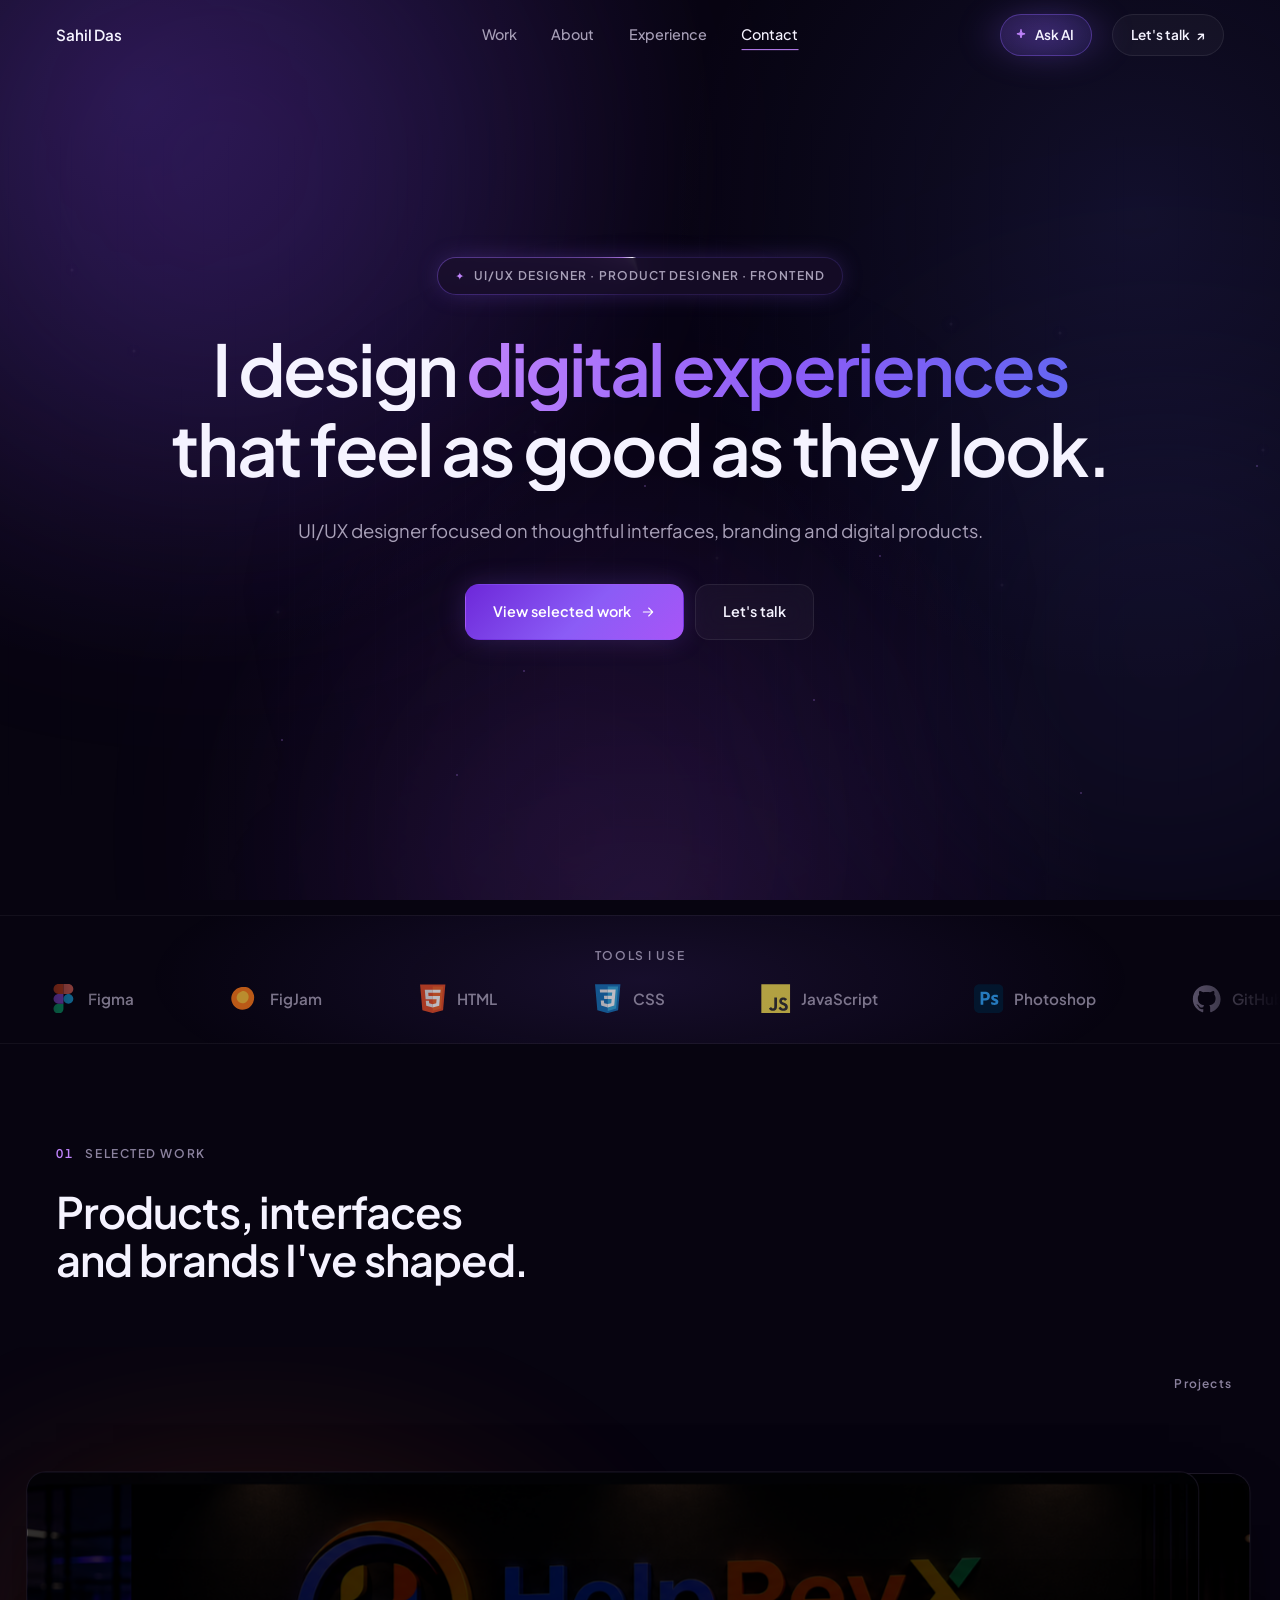
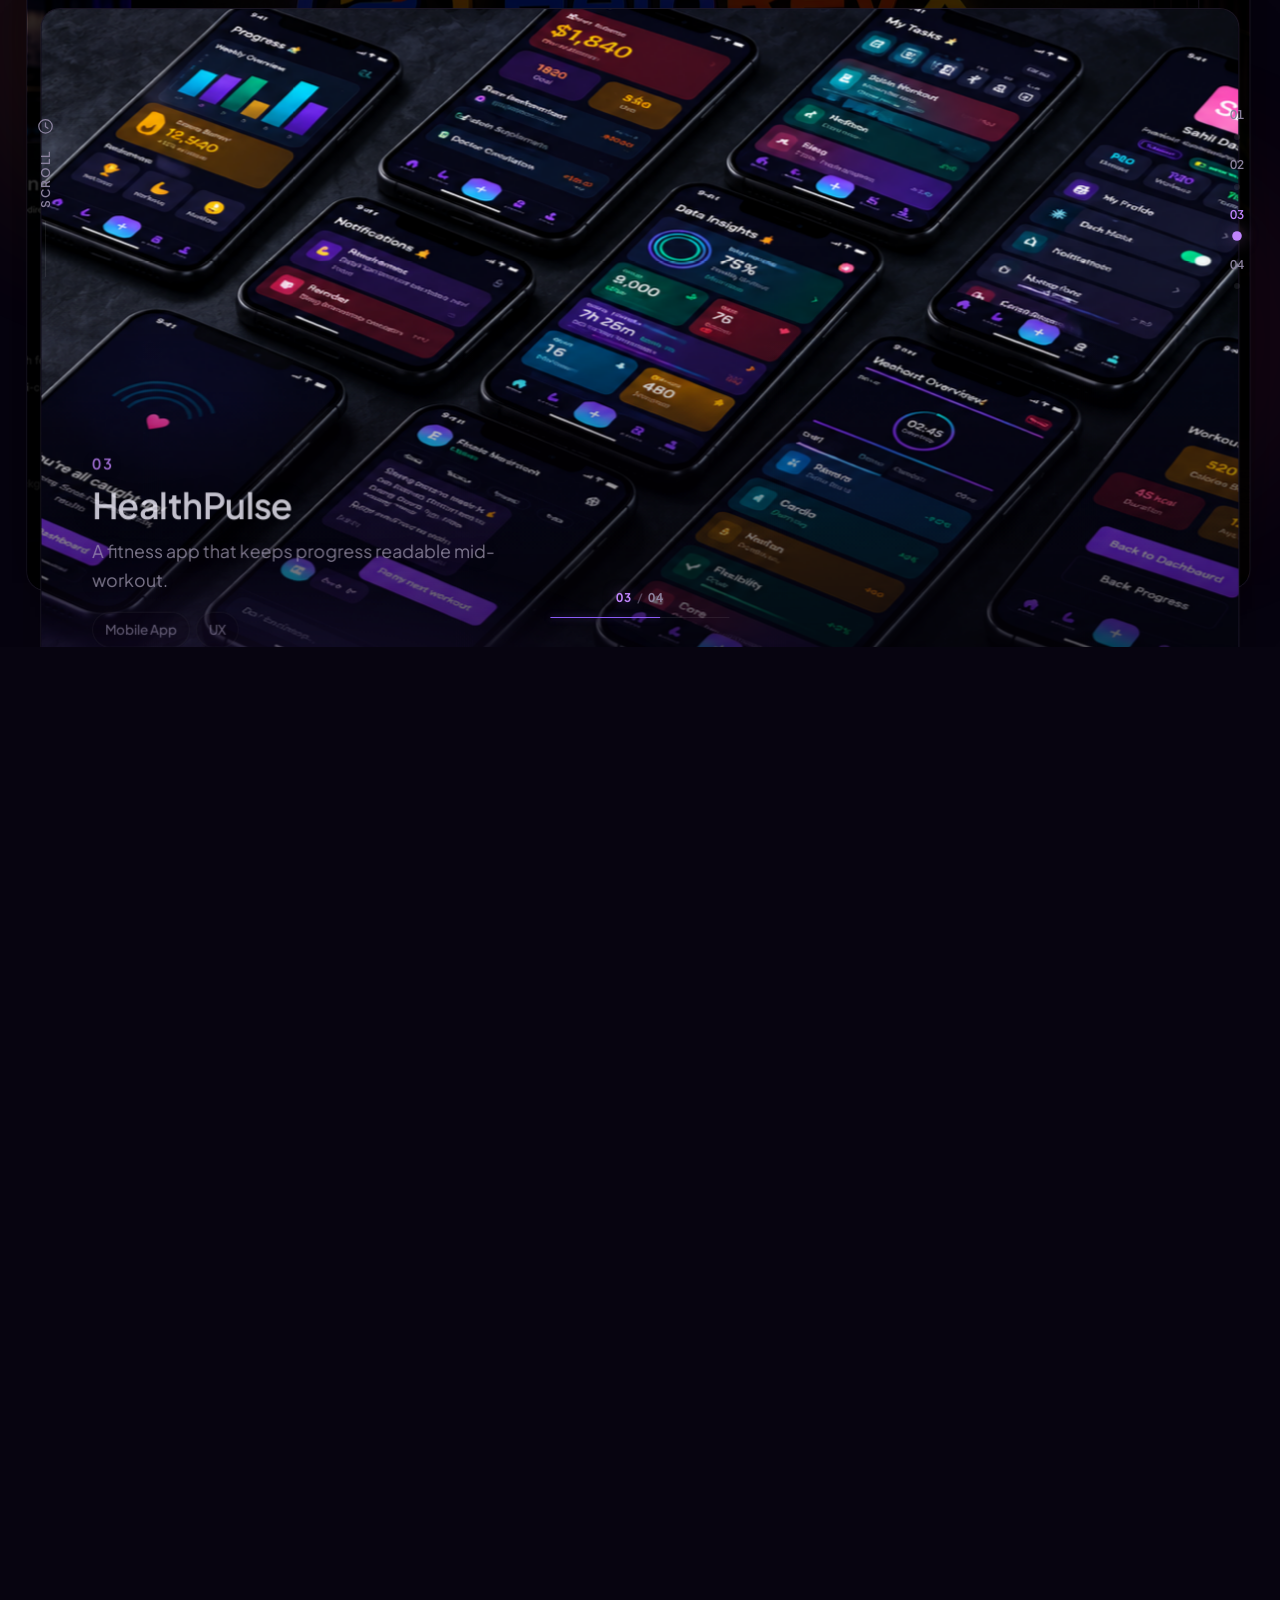
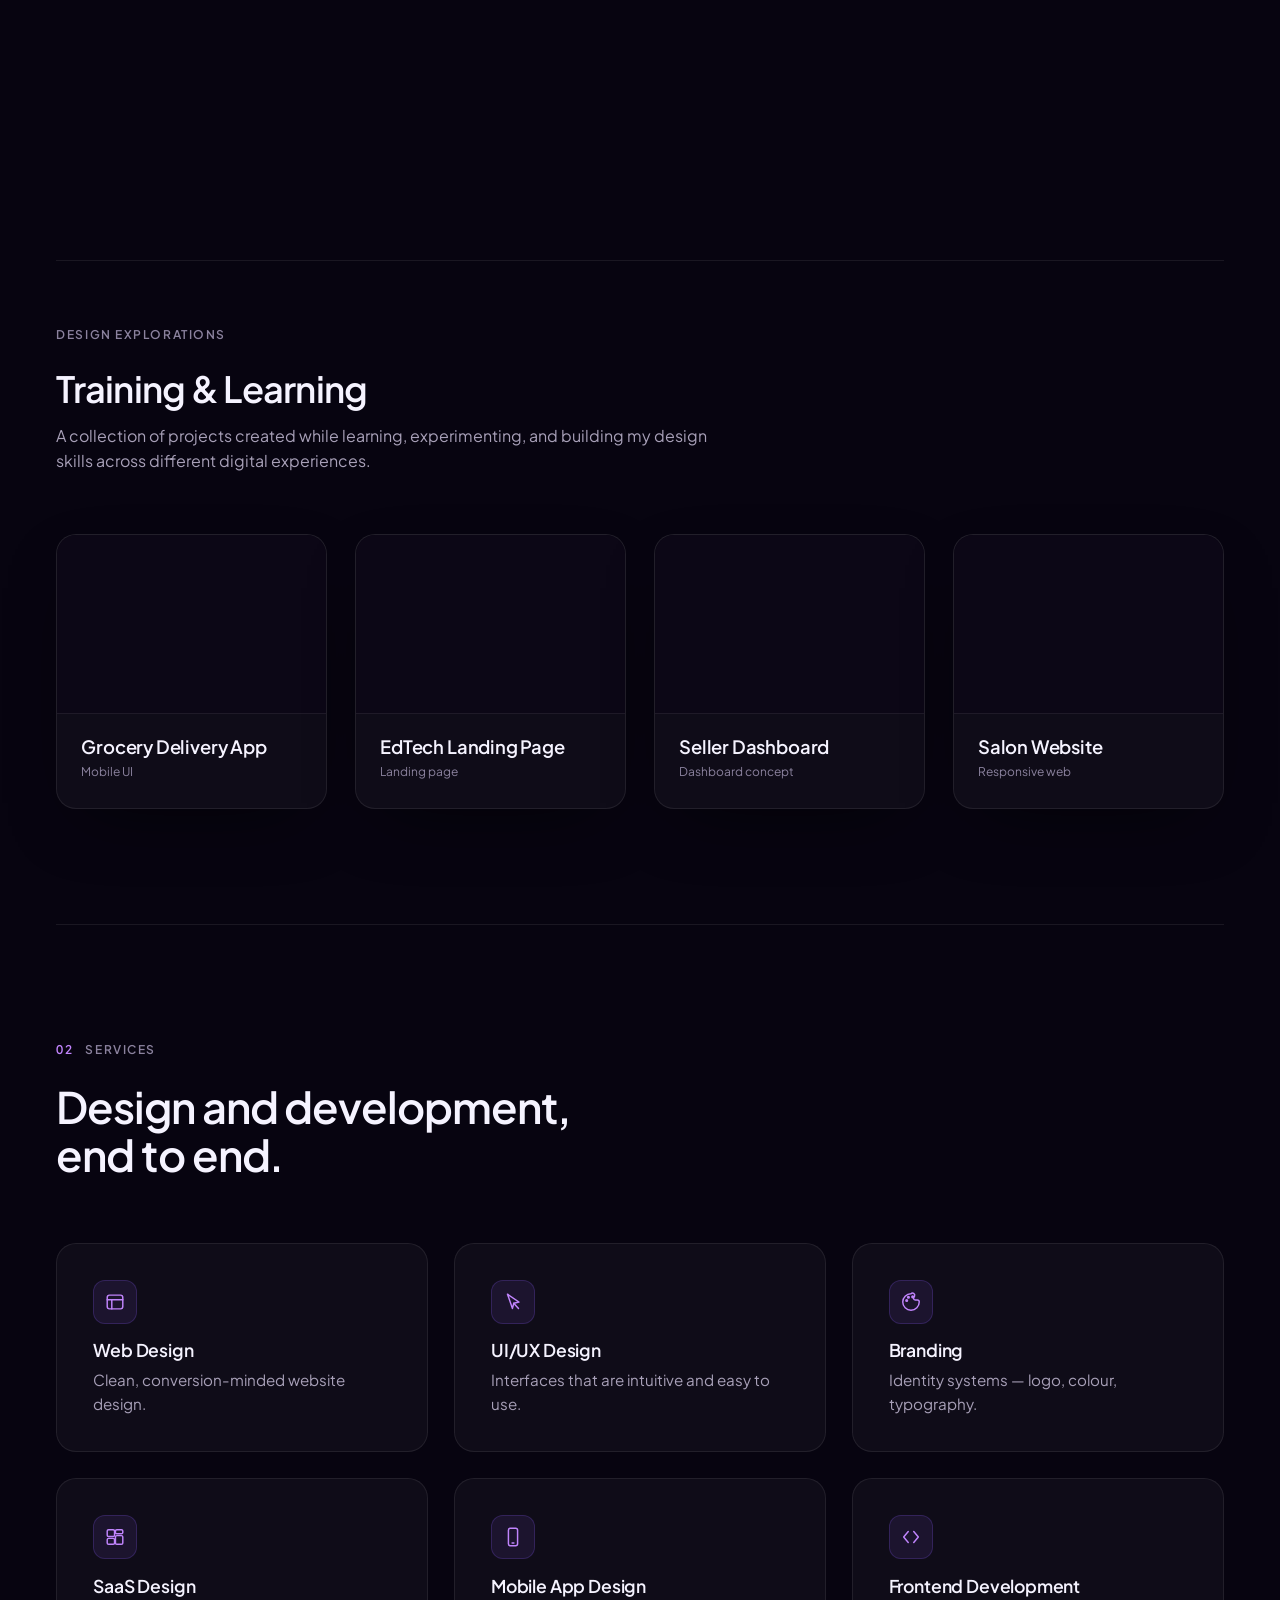
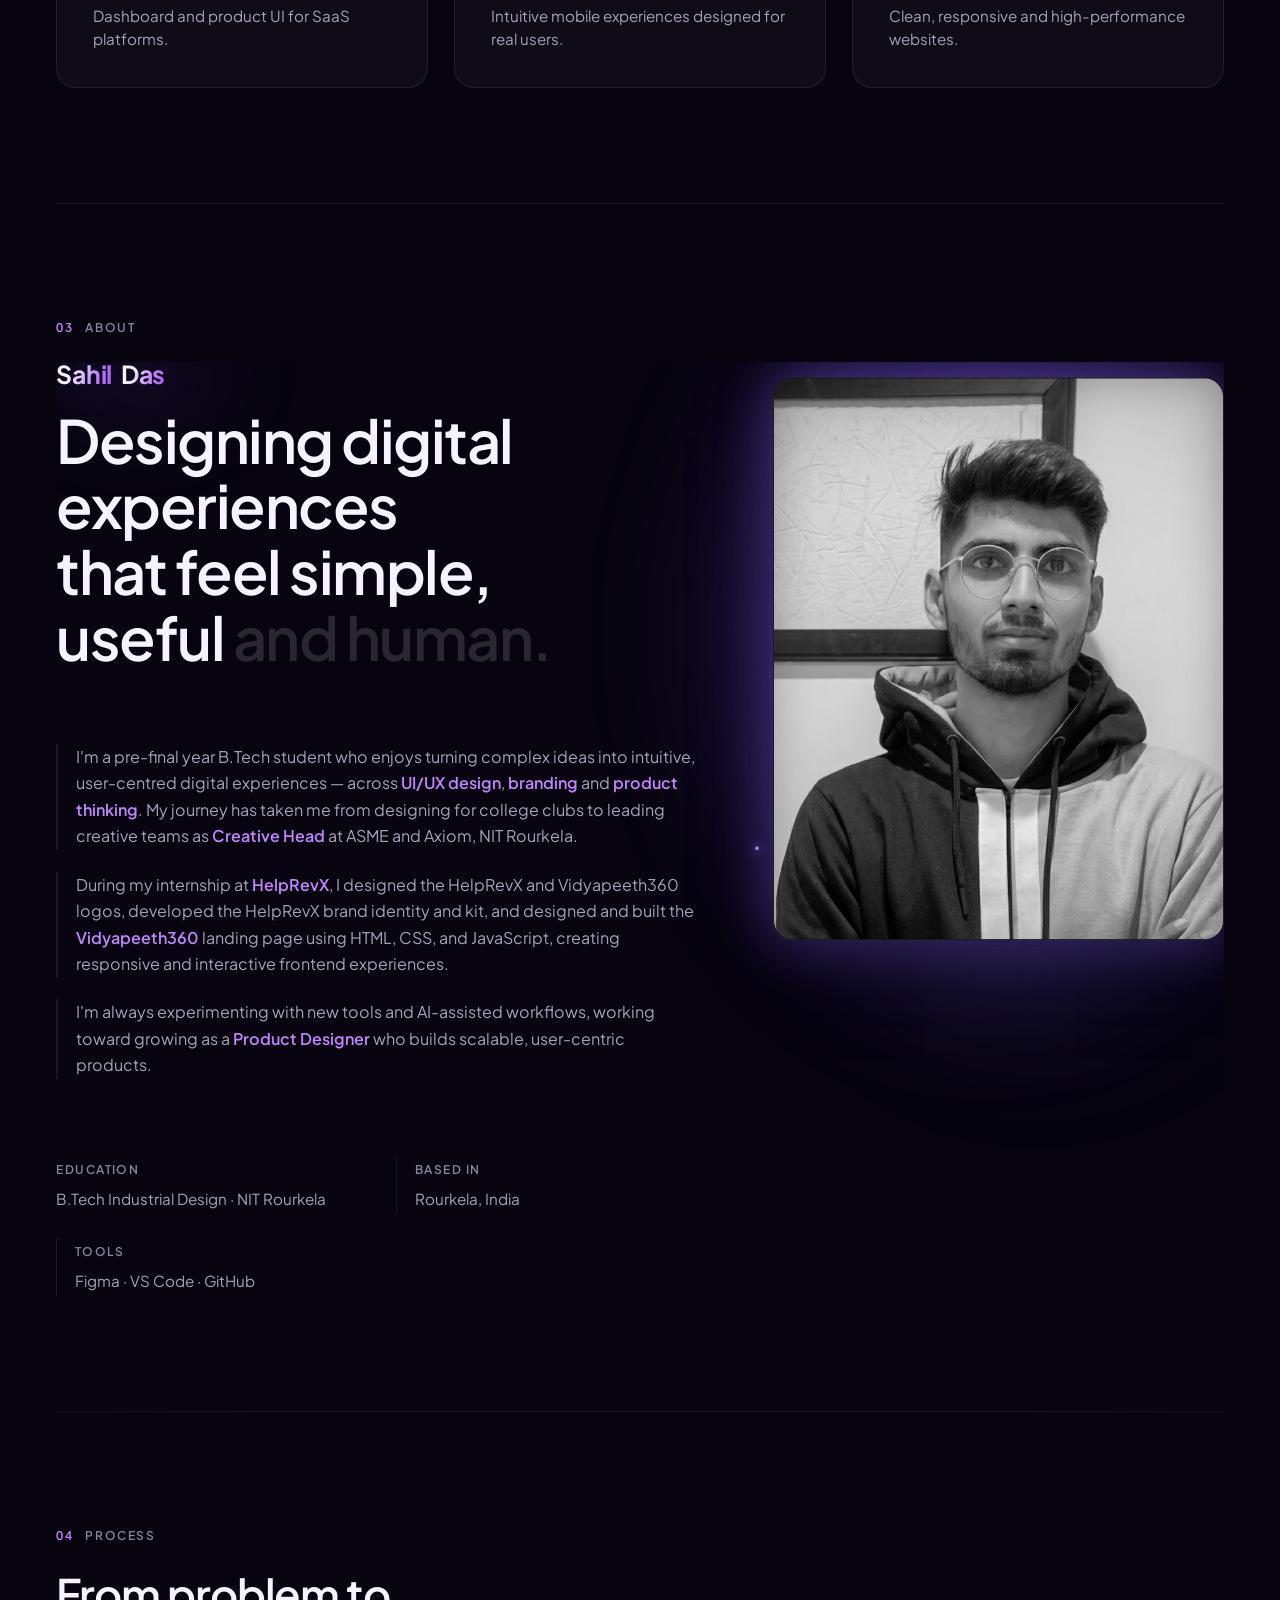
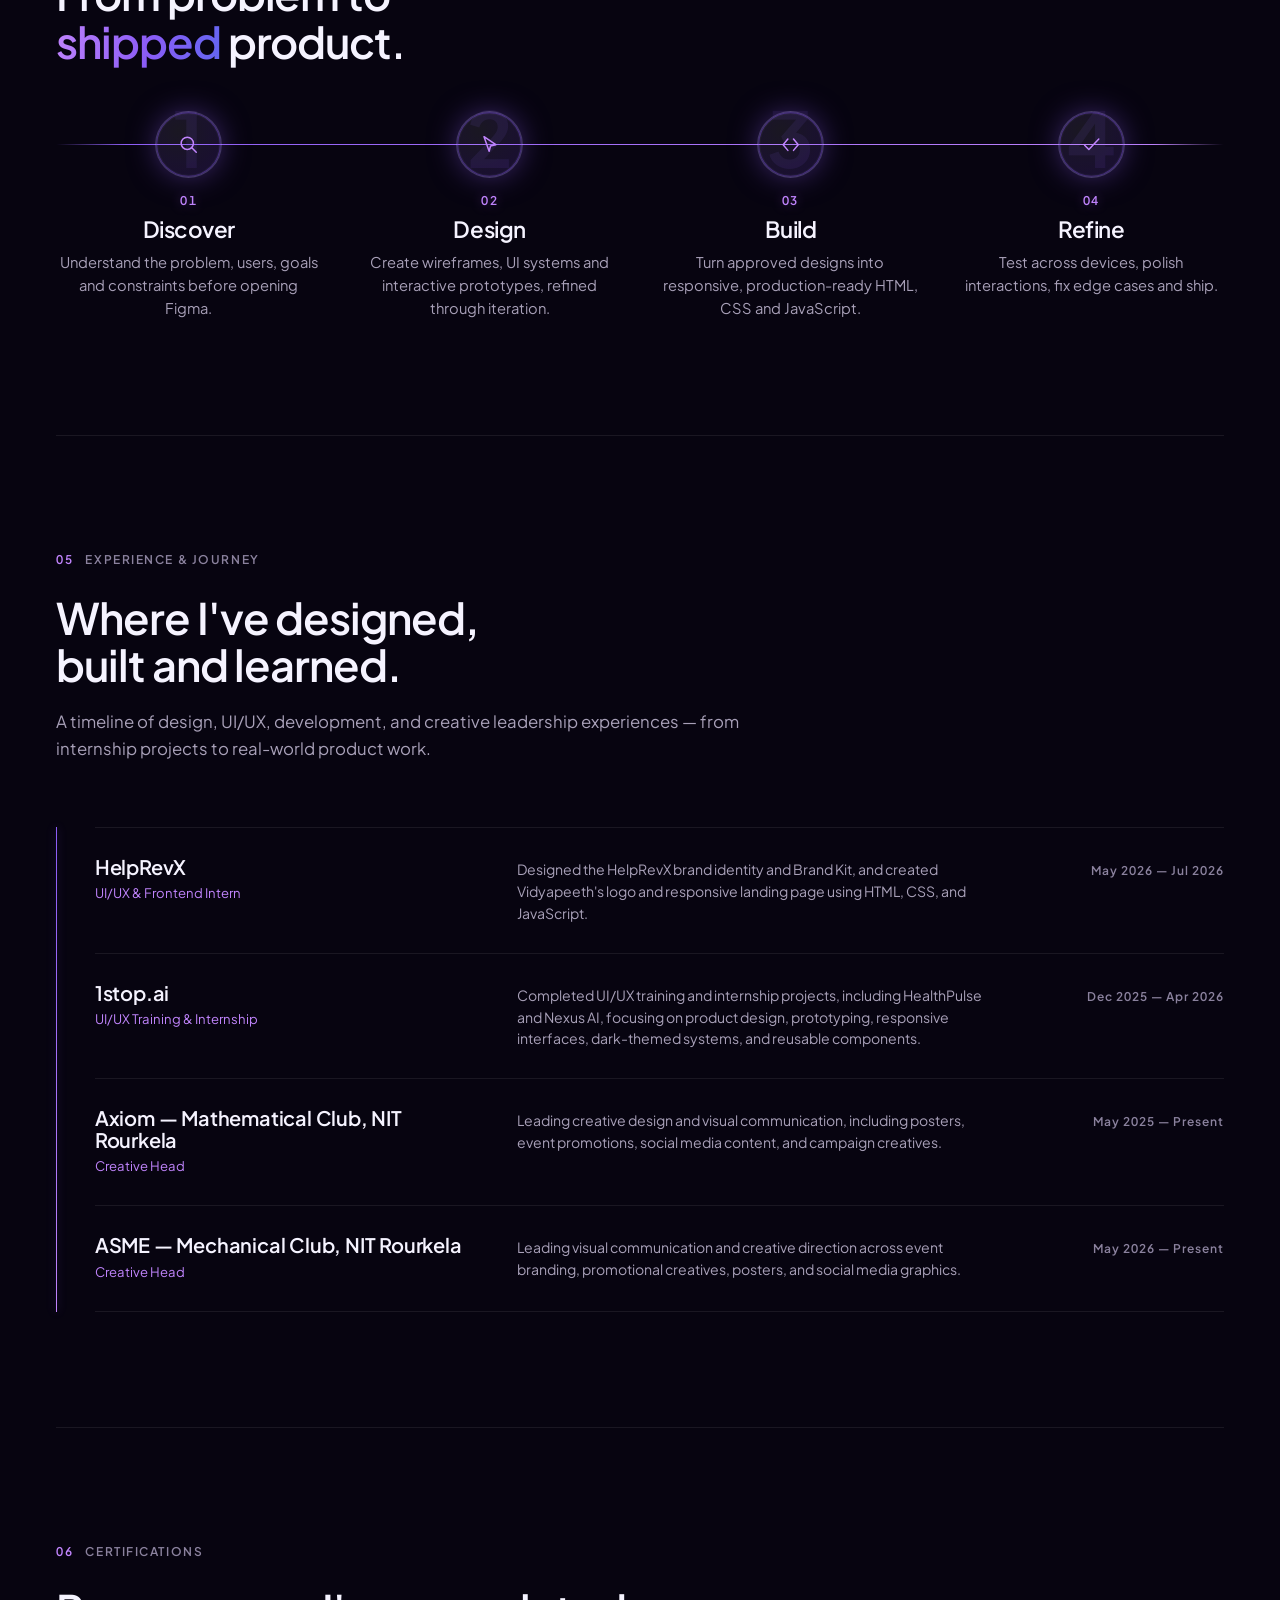
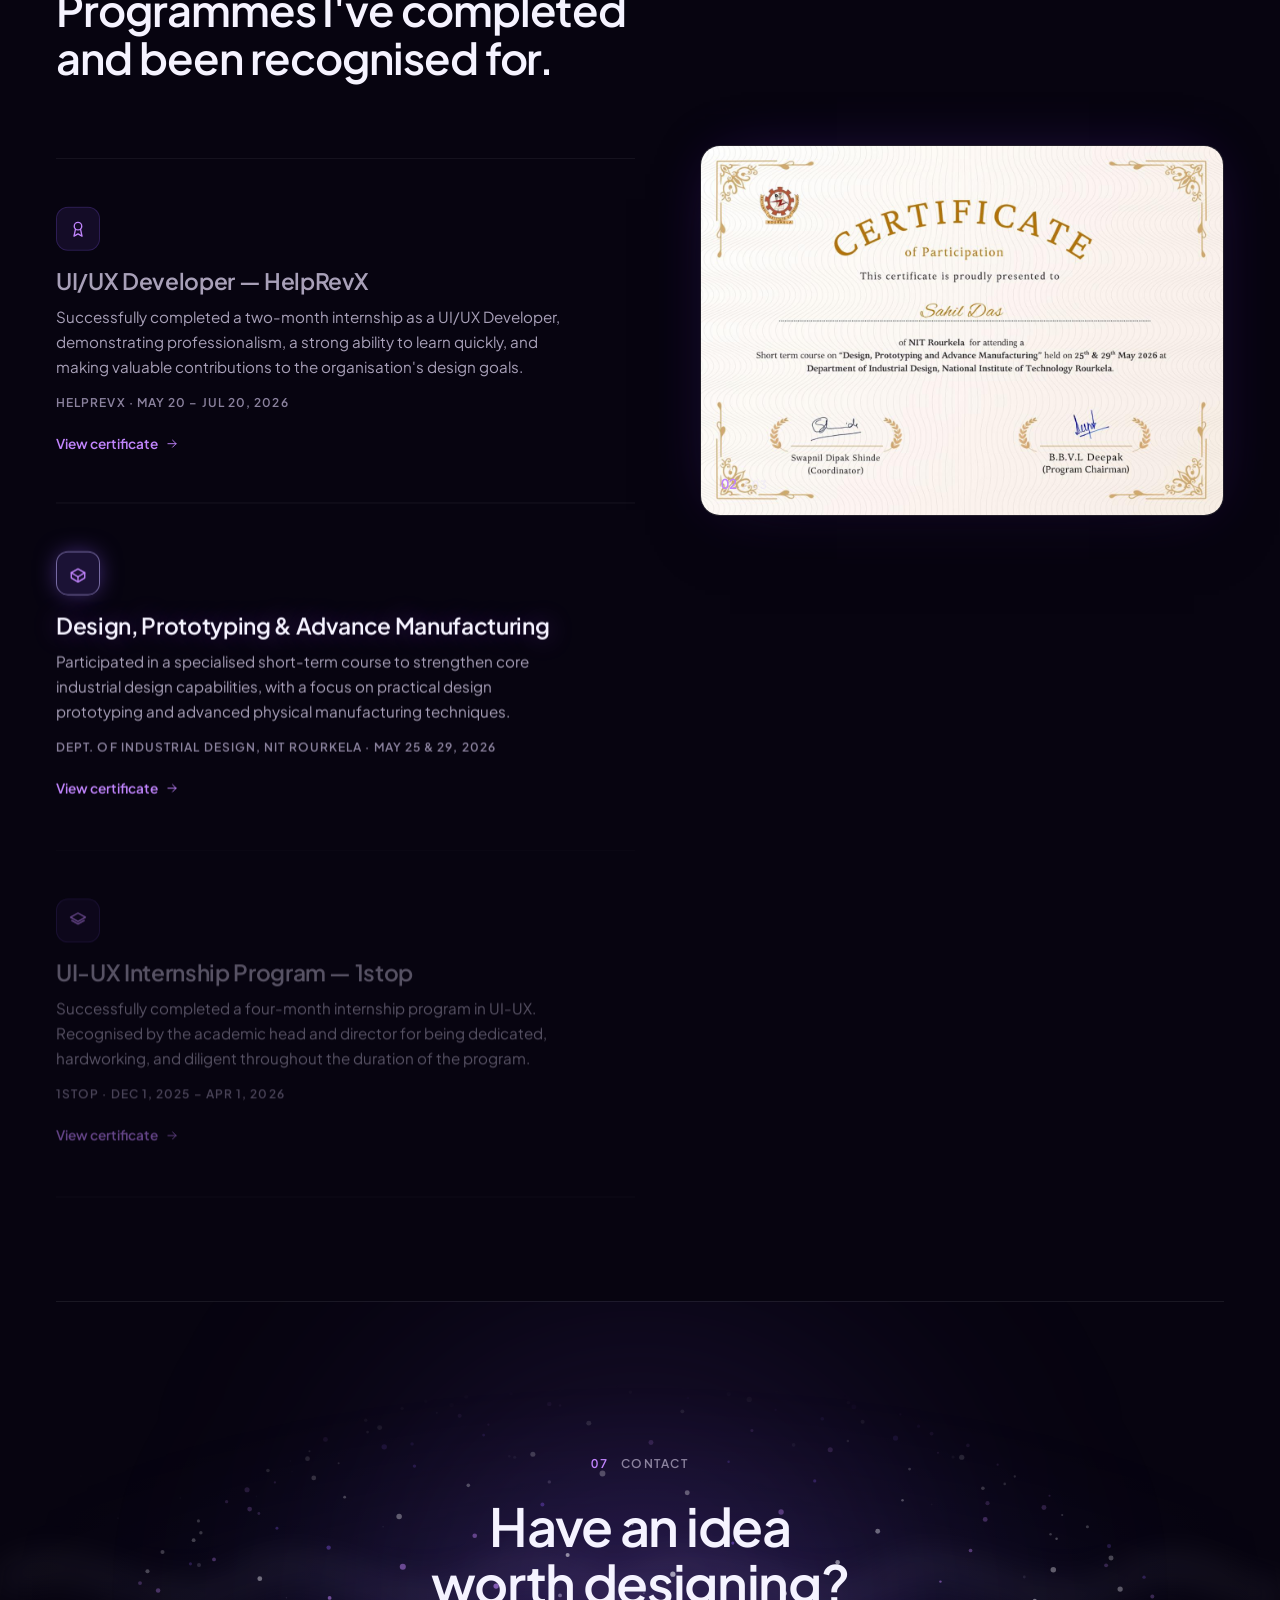
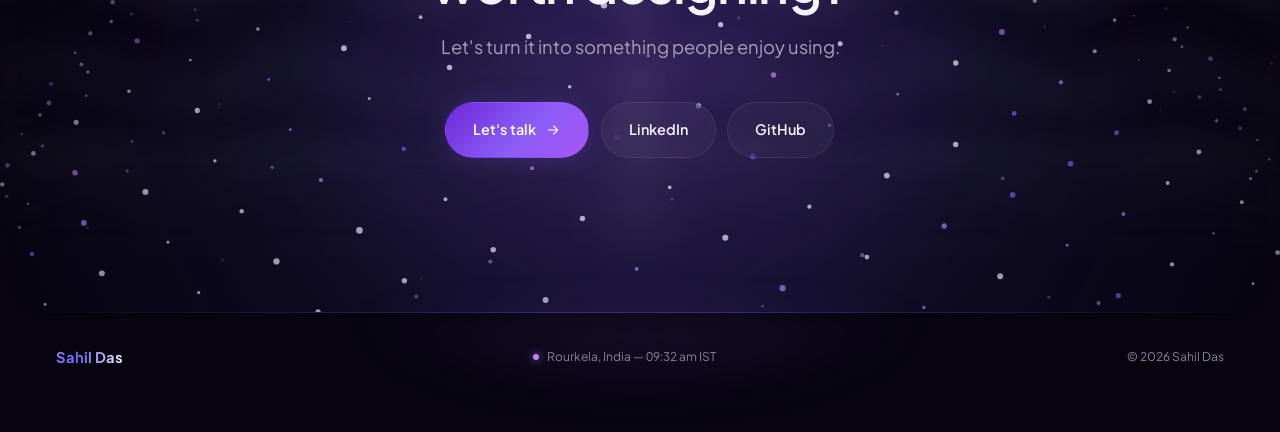
==== commit d0fa096b: "Replace contact email site-wide, intensify portrait glow Swapped founder@helprevx.com for sahilarya2" ====
--- a/index.html
+++ b/index.html
@@ -86,7 +86,7 @@
         <li><a href="#experience" class="menu__link">Experience</a></li>
         <li><a href="#contact"    class="menu__link">Contact</a></li>
       </ul>
-      <a class="menu__cta" href="mailto:founder@helprevx.com">Let's talk <span aria-hidden="true">↗</span></a>
+      <a class="menu__cta" href="mailto:sahilarya2552@gmail.com">Let's talk <span aria-hidden="true">↗</span></a>
     </nav>
 
     <div class="nav__end">
@@ -100,7 +100,7 @@
         <svg class="ai-btn__spark" viewBox="0 0 24 24" aria-hidden="true"><path d="M12 3l1.6 5.4L19 10l-5.4 1.6L12 17l-1.6-5.4L5 10l5.4-1.6L12 3Z"/></svg>
         <span class="ai-btn__label">Ask AI</span>
       </button>
-      <a class="nav__cta" href="mailto:founder@helprevx.com" data-cursor="btn">Let's talk <span aria-hidden="true">↗</span></a>
+      <a class="nav__cta" href="mailto:sahilarya2552@gmail.com" data-cursor="btn">Let's talk <span aria-hidden="true">↗</span></a>
       <button class="burger" id="burger" type="button" aria-label="Open menu" aria-expanded="false" aria-controls="menu">
         <span></span><span></span>
       </button>
@@ -869,7 +869,7 @@
     <p class="contact__s reveal" data-delay="150">Let's turn it into something people enjoy using.</p>
 
     <div class="contact__cta">
-      <a class="btn btn--fill mag reveal" data-delay="200" href="mailto:founder@helprevx.com" data-cursor="btn">
+      <a class="btn btn--fill mag reveal" data-delay="200" href="mailto:sahilarya2552@gmail.com" data-cursor="btn">
         Let's talk
         <svg viewBox="0 0 24 24" aria-hidden="true"><path d="M5 12h14M13 6l6 6-6 6"/></svg>
       </a>
--- a/style.css
+++ b/style.css
@@ -1078,13 +1078,13 @@
 
 /* Layer 1 — primary glow: large, purple/lavender, slow breathing pulse */
 .about__pic-glow{
-  position:absolute;inset:-30% -20%;z-index:-2;pointer-events:none;filter:blur(64px);
-  background:radial-gradient(ellipse 62% 58% at 48% 47%, rgba(139,92,246,.4), transparent 72%);
+  position:absolute;inset:-36% -26%;z-index:-2;pointer-events:none;filter:blur(60px);
+  background:radial-gradient(ellipse 62% 58% at 48% 47%, rgba(139,92,246,.55), transparent 72%);
   animation:aboutPicBreathe 5s ease-in-out infinite;
 }
 @keyframes aboutPicBreathe{
-  0%,100%{transform:scale(1);opacity:.7}
-  50%{transform:scale(1.14);opacity:1}
+  0%,100%{transform:scale(1);opacity:.75}
+  50%{transform:scale(1.16);opacity:1}
 }
 
 /* Layer 2 — secondary glow: smaller, blue-shifted, offset, very slow drift */
@@ -1117,10 +1117,16 @@
 .about__pic-frame{
   position:relative;display:block;width:100%;aspect-ratio:4/5;border-radius:var(--r);overflow:hidden;
   border:1px solid var(--line);background:var(--bg-2);
-  box-shadow:0 30px 80px -30px rgba(0,0,0,.6);
-  transition:border-color .5s var(--e);
+  /* A dark drop shadow for depth, plus a glow hugging the frame edges
+     directly (on top of the blurred, breathing layers behind it), so
+     the effect reads clearly at a glance and not just as ambient haze */
+  box-shadow:0 30px 80px -30px rgba(0,0,0,.6), 0 0 55px -6px rgba(139,92,246,.5), 0 0 100px -16px rgba(99,102,241,.32);
+  transition:border-color .5s var(--e), box-shadow .5s var(--e);
   /* A soft float, independent of the frame's own hover/reveal transform */
   animation:aboutPicFloat 6.5s ease-in-out infinite;
+}
+.about__pic:hover .about__pic-frame{
+  box-shadow:0 30px 80px -30px rgba(0,0,0,.6), 0 0 70px -4px rgba(139,92,246,.6), 0 0 120px -14px rgba(99,102,241,.4);
 }
 @keyframes aboutPicFloat{
   0%,100%{transform:translateY(0)}
